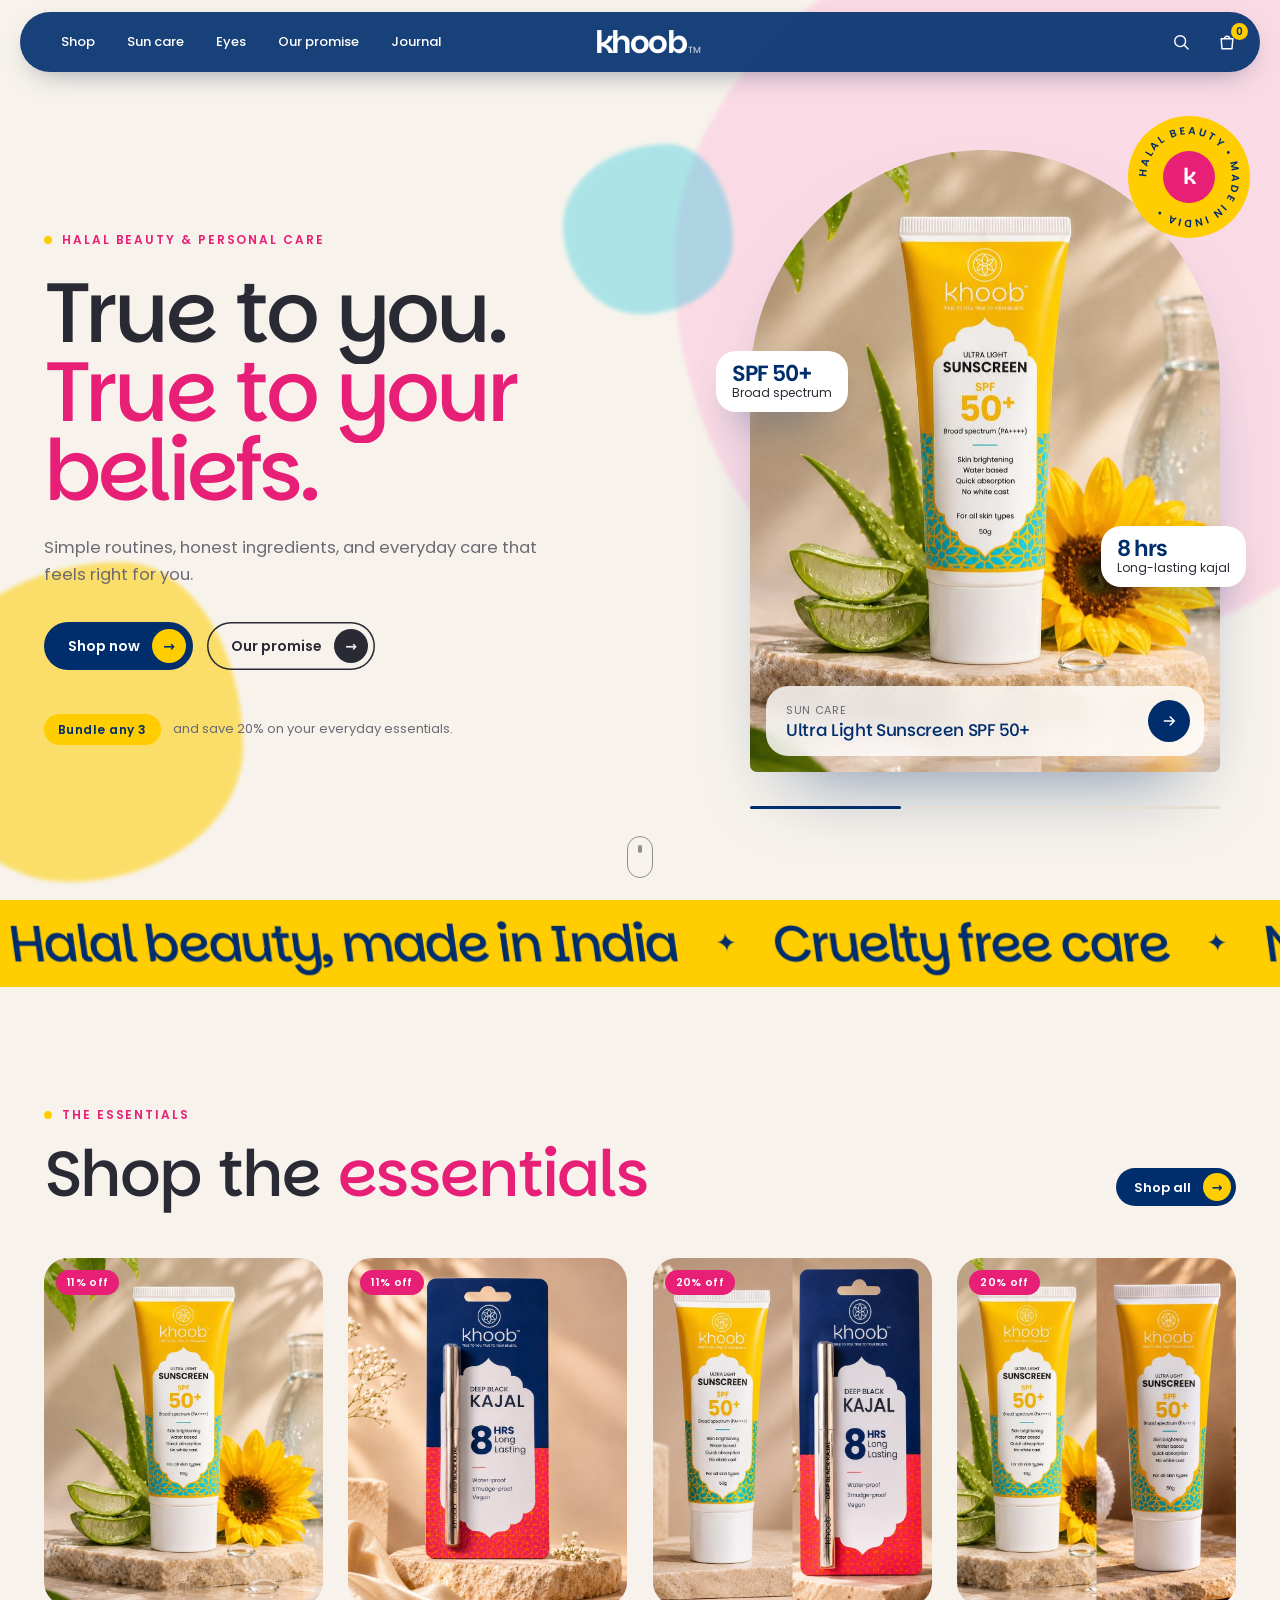
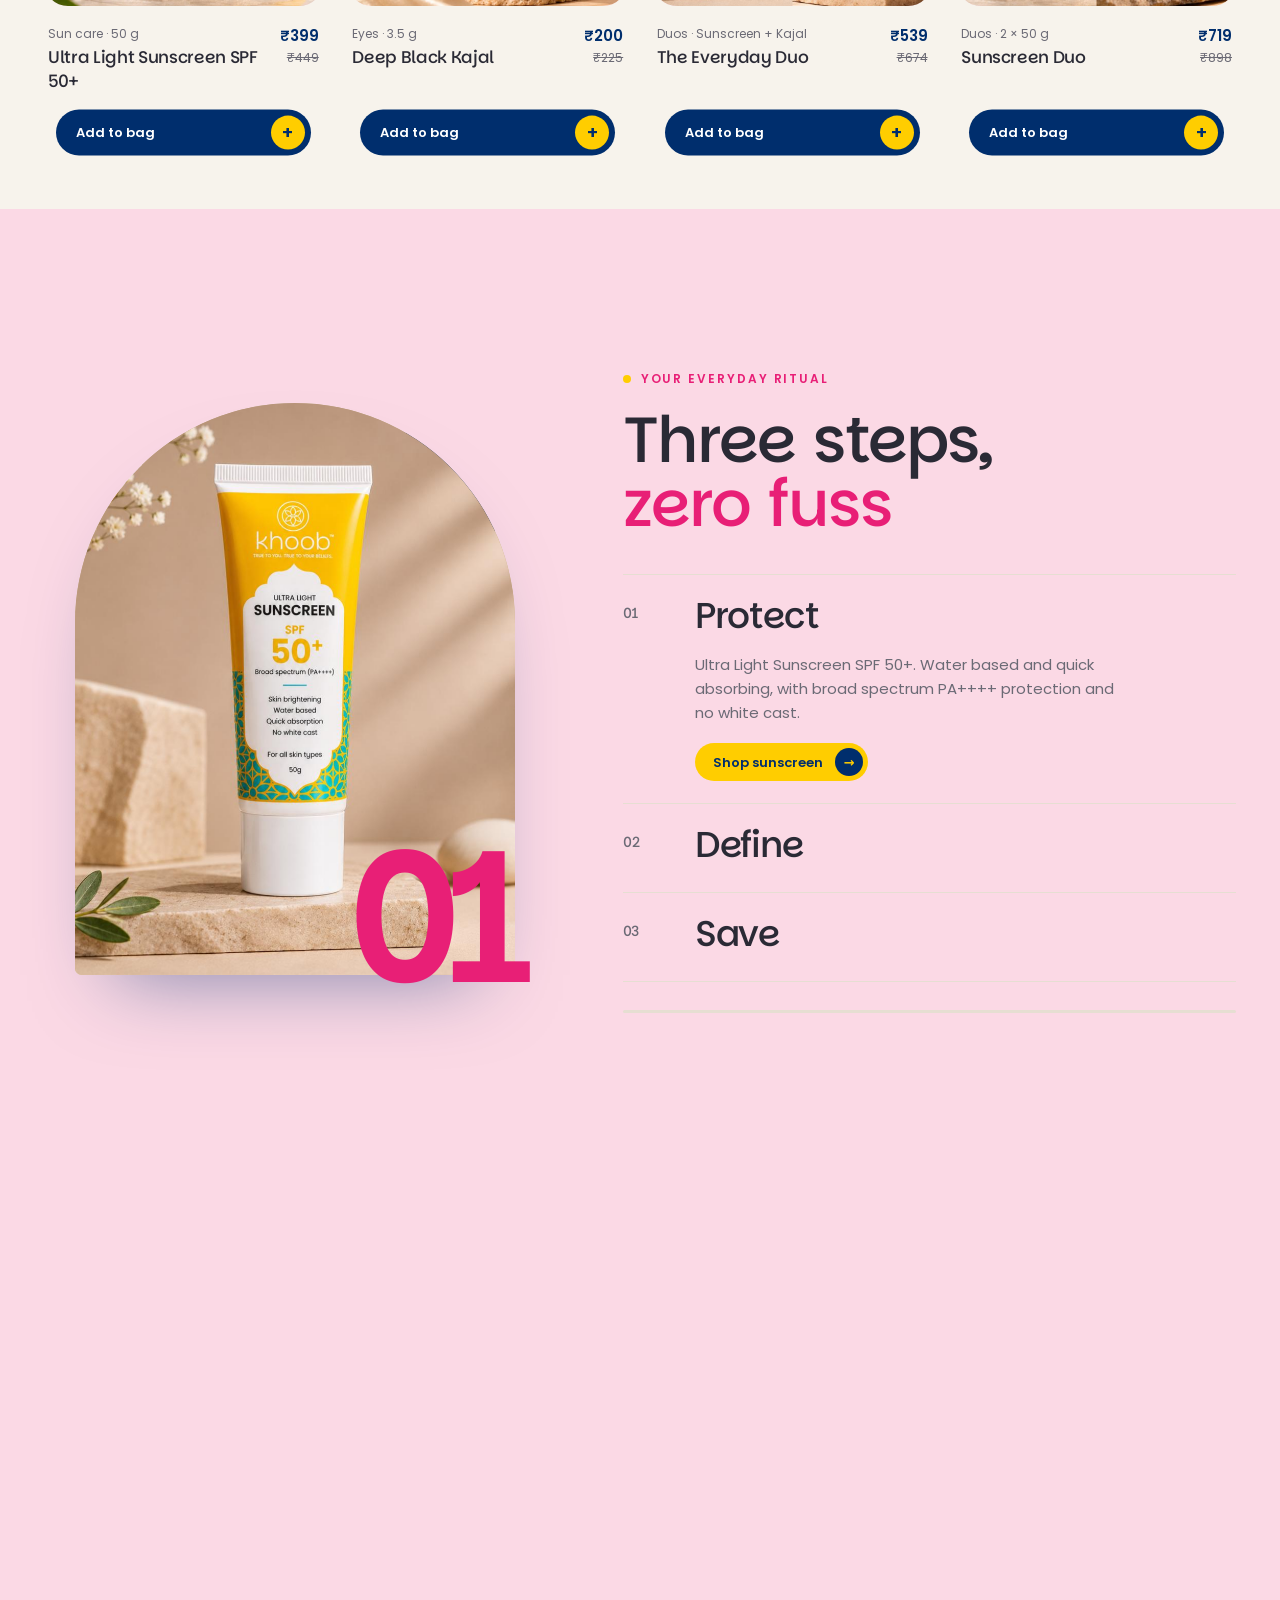
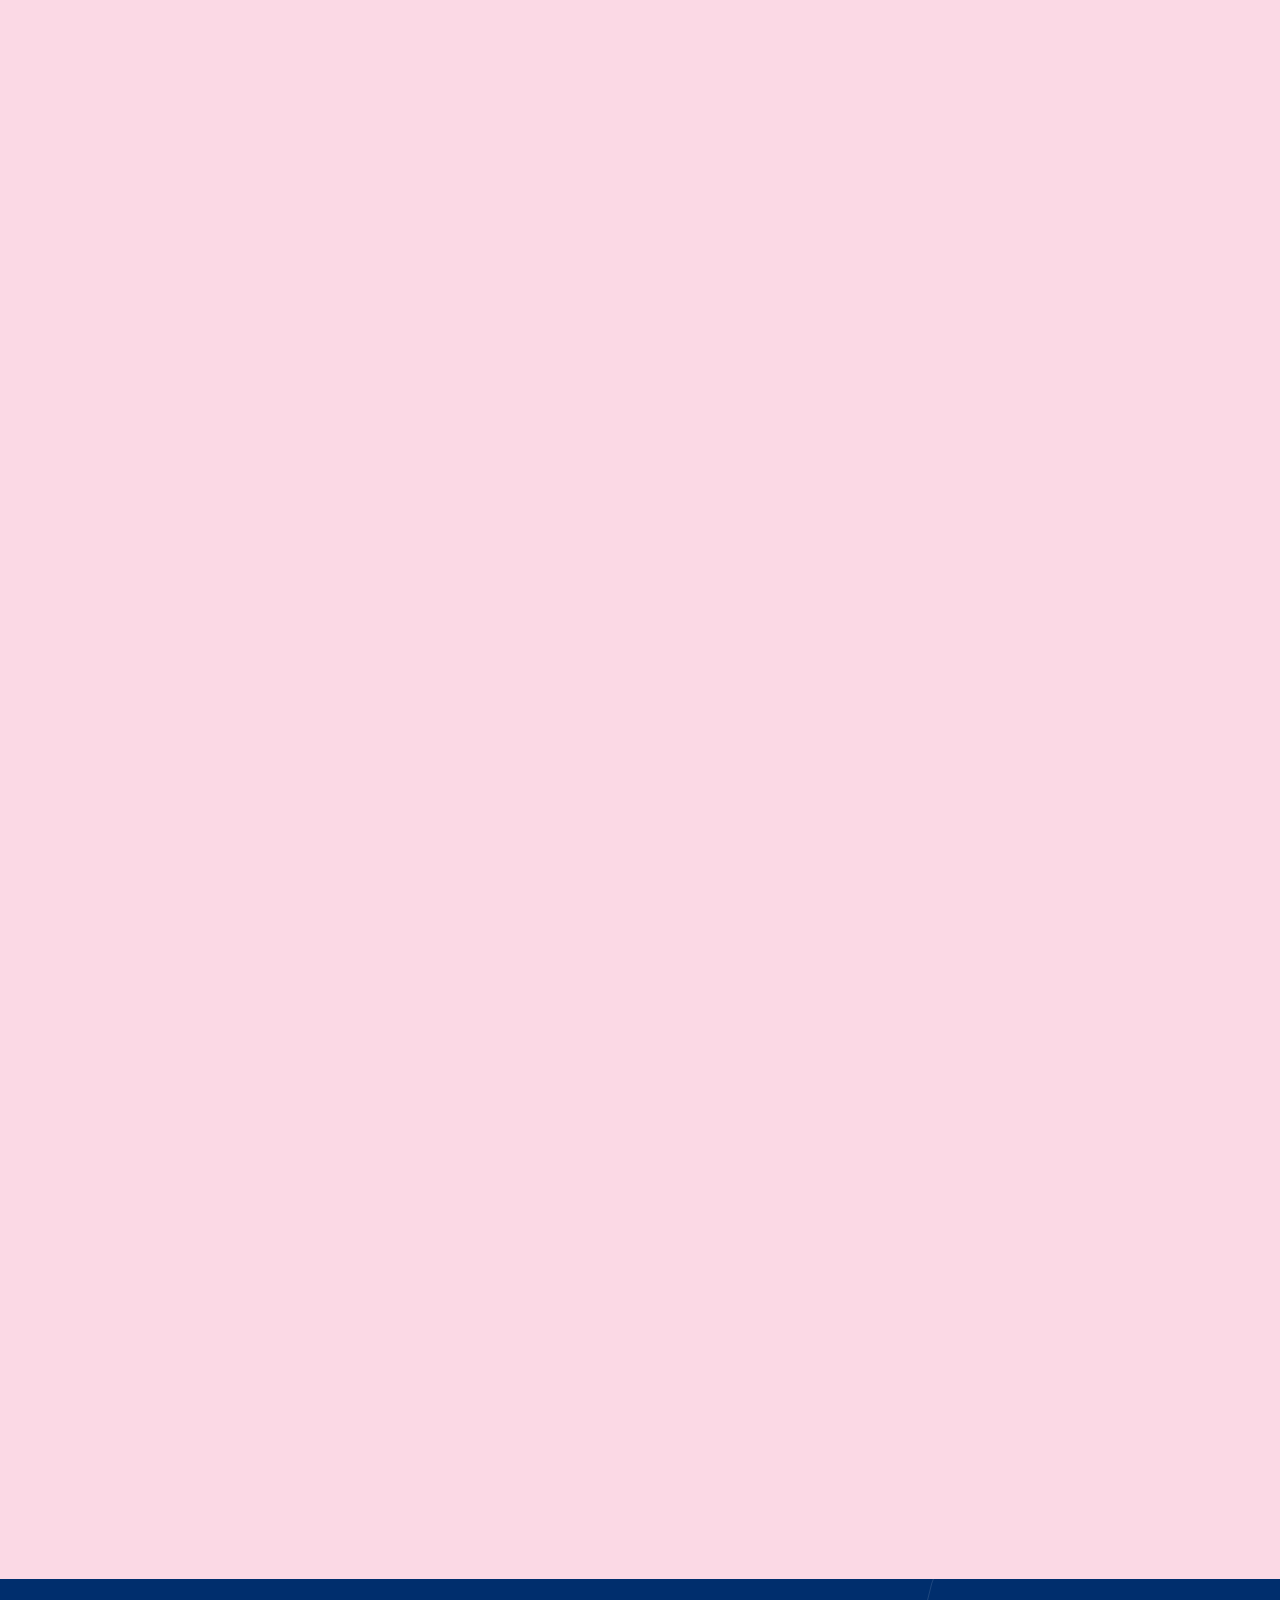
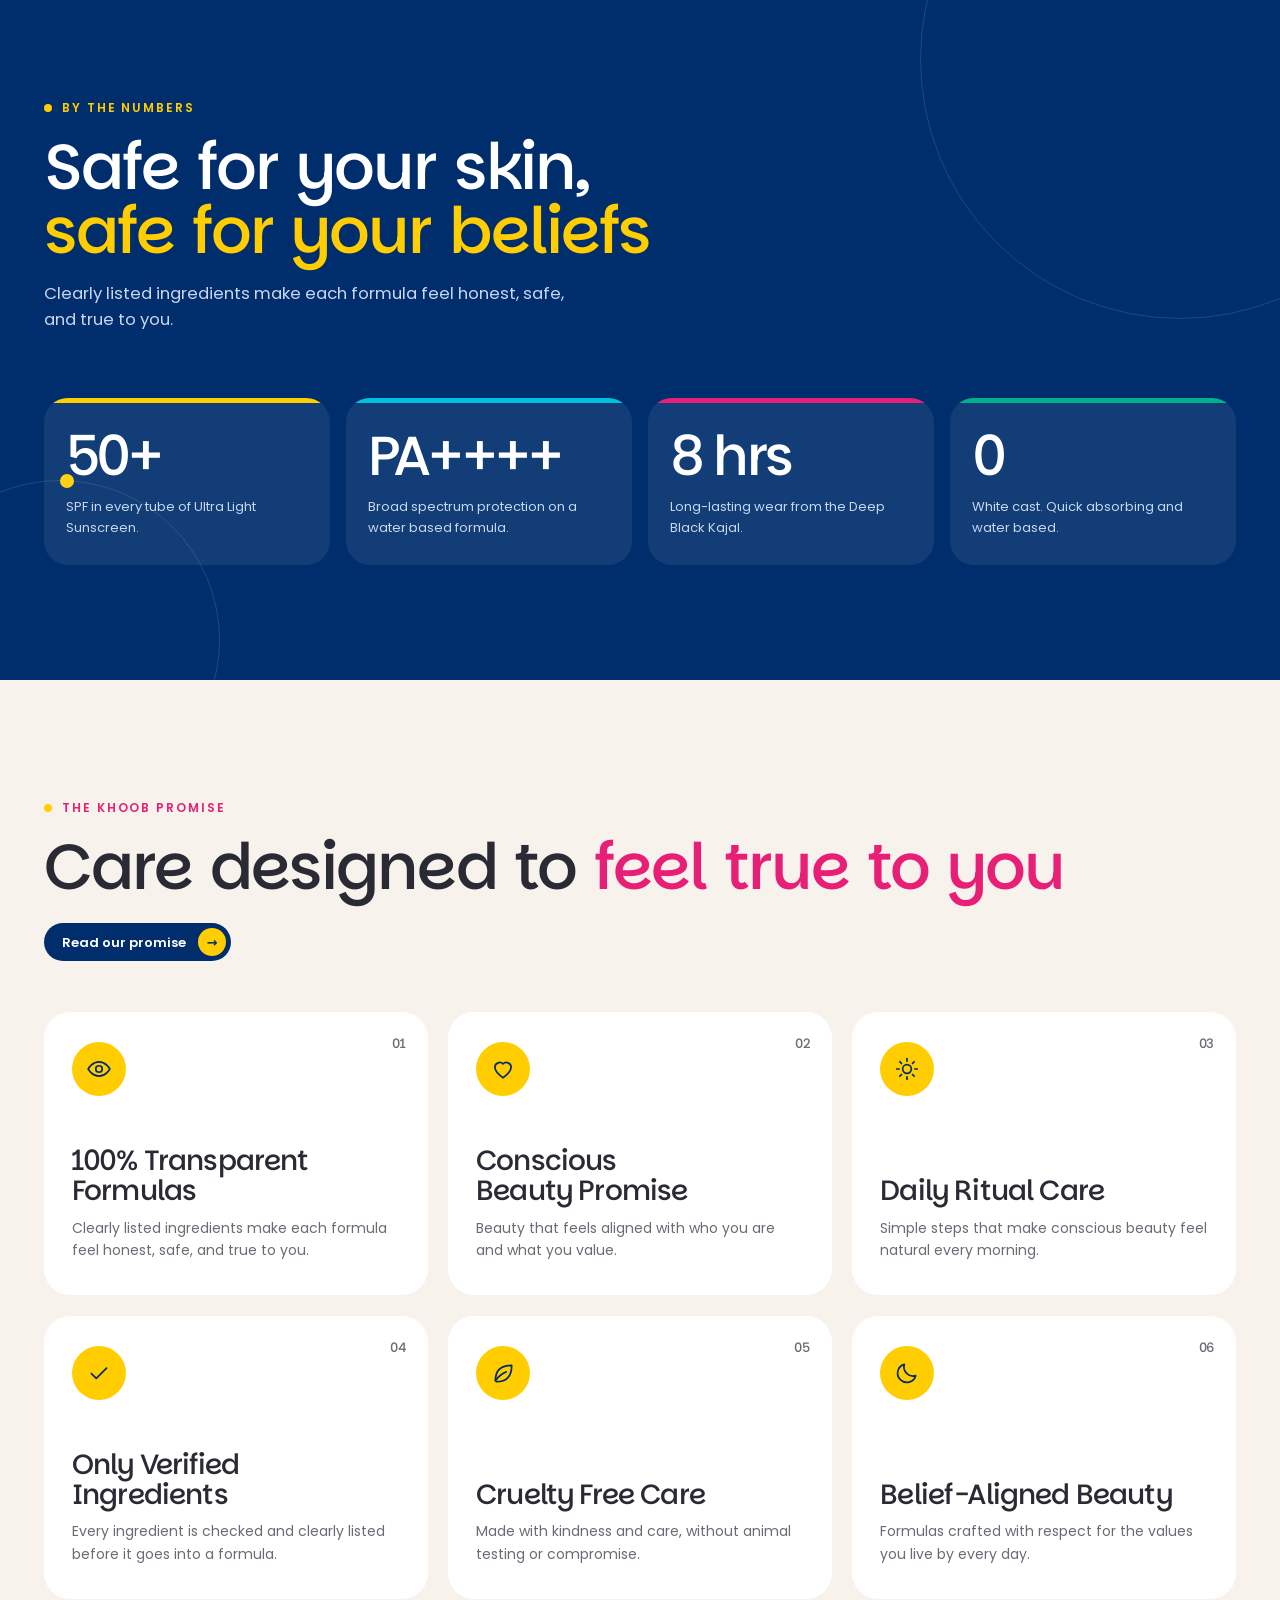
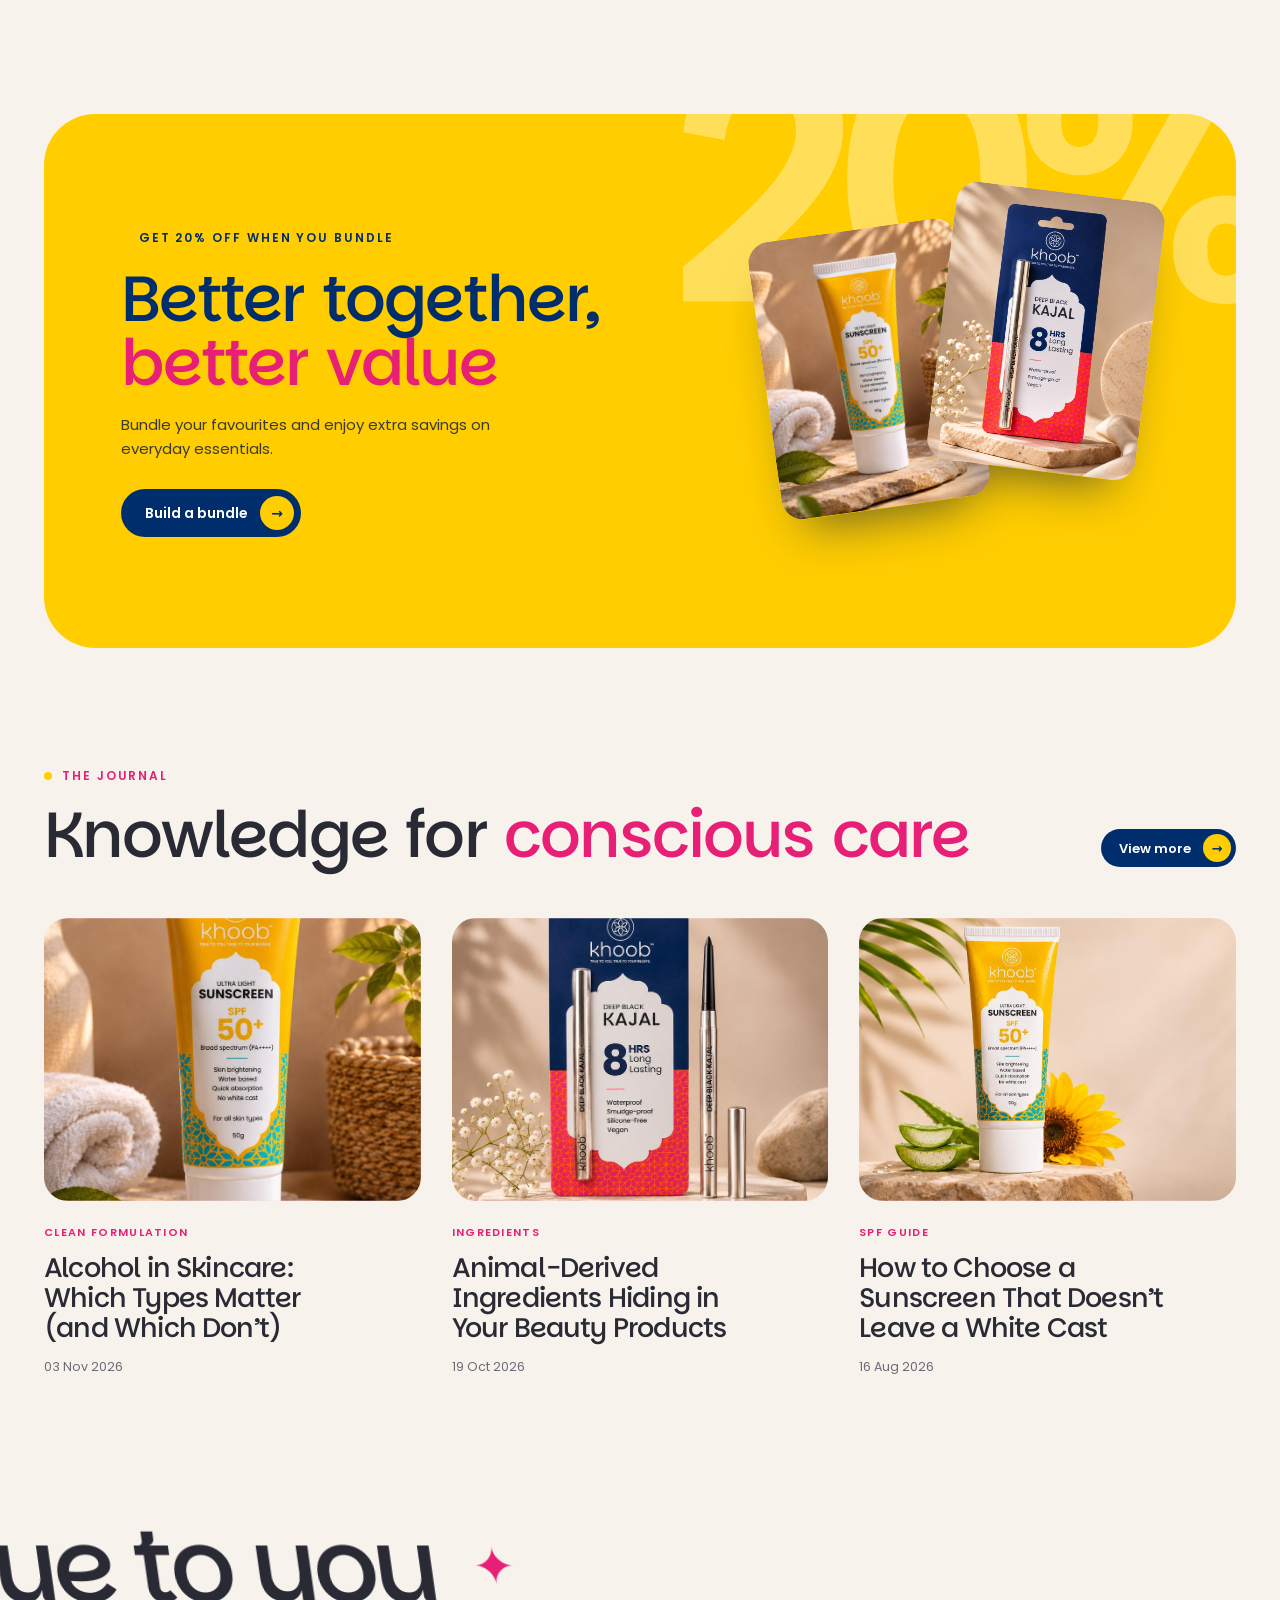
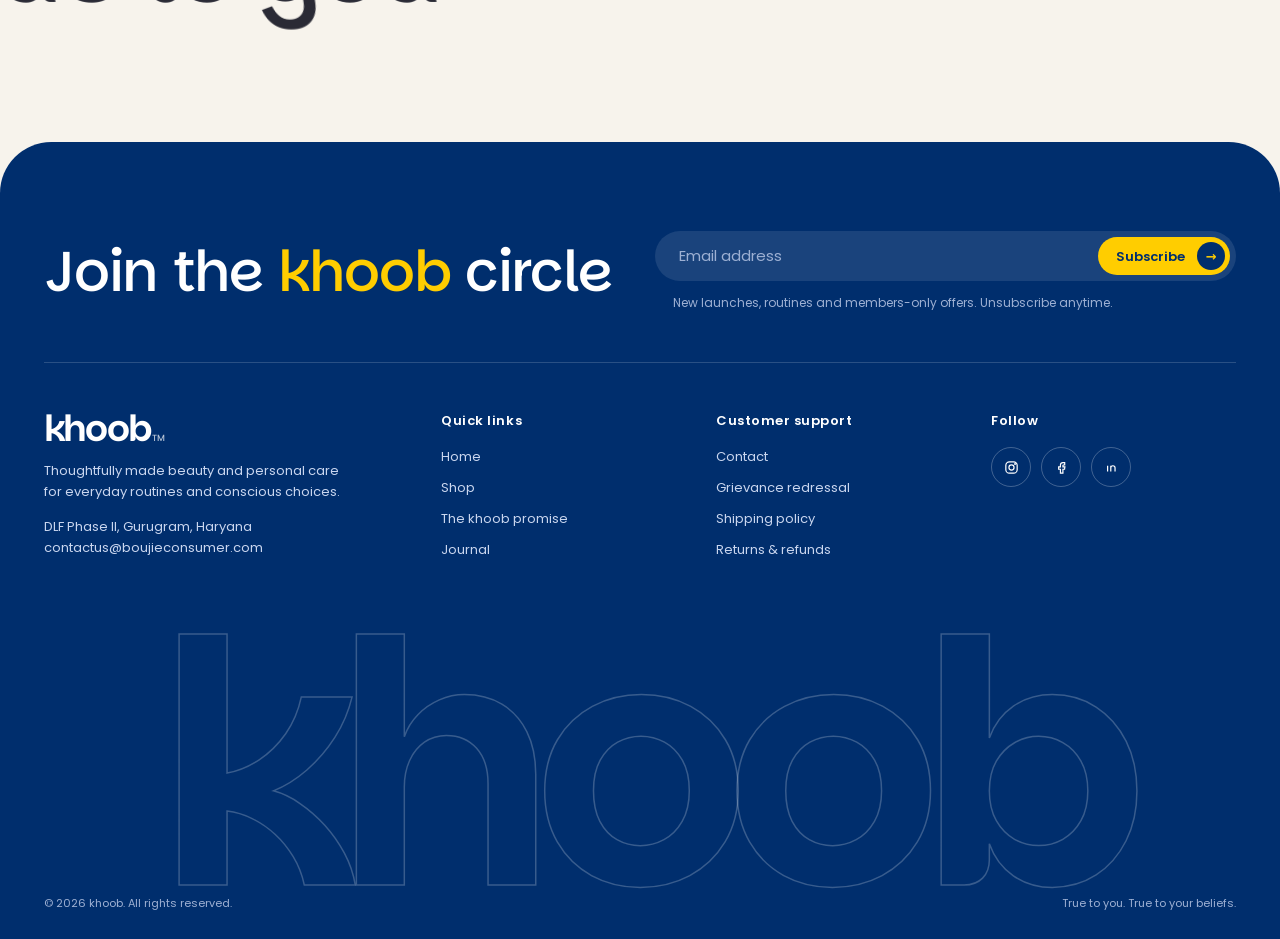
==== index.html @ de74f720 "Publish khoob static website" ====
<!doctype html>
<html lang="en"><head><meta charset="utf-8"><meta name="viewport" content="width=device-width,initial-scale=1,viewport-fit=cover">
<title>khoob | Halal Beauty & Personal Care</title><meta name="description" content="Halal beauty and personal care, made in India. Ultra Light Sunscreen SPF 50+, Deep Black Kajal and everyday duos that are true to you and true to your beliefs.">
<meta property="og:title" content="khoob | Halal Beauty & Personal Care"><meta property="og:description" content="Halal beauty and personal care, made in India. Ultra Light Sunscreen SPF 50+, Deep Black Kajal and everyday duos that are true to you and true to your beliefs."><meta property="og:type" content="website">
<meta name="theme-color" content="#002E6D">
<link rel="icon" href="data:image/svg+xml,%3Csvg xmlns='http://www.w3.org/2000/svg' viewBox='0 0 64 64'%3E%3Ccircle cx='32' cy='32' r='32' fill='%23002E6D'/%3E%3Ctext x='32' y='44' font-size='38' font-family='Arial' font-weight='700' text-anchor='middle' fill='%23FFCD00'%3Ek%3C/text%3E%3C/svg%3E">
<link rel="preconnect" href="https://fonts.googleapis.com"><link rel="preconnect" href="https://fonts.gstatic.com" crossorigin>
<link rel="stylesheet" href="https://fonts.googleapis.com/css2?family=Parkinsans:wght@400;500;600;700&family=Poppins:wght@400;500;600&display=swap">
<link rel="stylesheet" href="assets/css/site.css">
<script>(function(){var d=document.documentElement;d.classList.add("js");try{if(sessionStorage.getItem("kh_nav")){d.classList.add("cv-cover");sessionStorage.removeItem("kh_nav")}}catch(e){}setTimeout(function(){d.classList.remove("cv-cover")},4000)})()</script>
<noscript><style>.js [data-r]{opacity:1!important;transform:none!important}.w>span{transform:none!important}.ri img{clip-path:none!important;transform:none!important}.wm span{transform:none!important}</style></noscript>
</head><body><a class="sr" href="#main">Skip to content</a>
<div class="cv" aria-hidden="true"><span></span><span></span><span></span><span></span><span></span><b>khoob<em>.</em></b></div>
<div class="progress" aria-hidden="true"></div><div class="cur" aria-hidden="true"></div>
<header class="hd"><nav aria-label="Main"><ul><li><a href="shop.html">Shop</a></li><li><a href="shop.html?cat=Sun%20care">Sun care</a></li><li><a href="shop.html?cat=Eyes">Eyes</a></li><li><a href="our-promise.html">Our promise</a></li><li><a href="journal.html">Journal</a></li></ul>
<button class="ib burger" data-menu aria-label="Menu" aria-expanded="false"><svg viewBox="0 0 24 24"><path d="M4 8h16M4 16h16"/></svg></button></nav>
<a class="logo" href="index.html" aria-label="khoob home">khoob<sup>TM</sup></a>
<div class="rt"><button class="ib" data-search aria-label="Search products"><svg viewBox="0 0 24 24"><circle cx="11" cy="11" r="6.5"/><path d="M16 16l4.5 4.5"/></svg></button><button class="ib" data-cart aria-label="Open bag"><svg viewBox="0 0 24 24"><path d="M5 8h14l-1 12H6zM9 8a3 3 0 0 1 6 0"/></svg><span class="cnt">0</span></button></div></header>
<div class="mnav" aria-label="Menu"><div><a class="big" href="index.html"><span style="--i:0">Home</span></a><a class="big" href="shop.html"><span style="--i:1">Shop</span></a><a class="big" href="shop.html?cat=Sun%20care"><span style="--i:2">Sun care</span></a><a class="big" href="shop.html?cat=Eyes"><span style="--i:3">Eyes</span></a><a class="big" href="shop.html?cat=Duos"><span style="--i:4">Duos</span></a><a class="big" href="our-promise.html"><span style="--i:5">Our promise</span></a><a class="big" href="journal.html"><span style="--i:6">Journal</span></a><a class="big" href="contact.html"><span style="--i:7">Contact</span></a></div>
<div class="mf"><small>Halal beauty & personal care,<br>made in India.</small><small><a href="mailto:contactus@boujieconsumer.com">contactus@boujieconsumer.com</a></small></div></div>
<div class="srch" role="dialog" aria-label="Search"><div class="sp"><form><svg viewBox="0 0 24 24"><circle cx="11" cy="11" r="6.5"/><path d="M16 16l4.5 4.5"/></svg><input type="search" placeholder="Search sunscreen, kajal, duos…" aria-label="Search products" autocomplete="off"><button type="button" class="xb" data-close aria-label="Close search"><svg viewBox="0 0 24 24"><path d="M5 5l14 14M19 5L5 19"/></svg></button></form><div class="sres"></div><div class="chipsrow"><span class="muted">Browse:</span><a href="shop.html?cat=Sun%20care">Sun care</a><a href="shop.html?cat=Eyes">Eyes</a><a href="shop.html?cat=Duos">Duos</a></div></div></div><main id="main">
<section class="hero" aria-label="Welcome">
<div class="blob a" data-speed="-.05" aria-hidden="true"></div><div class="blob b" data-speed=".08" aria-hidden="true"></div><div class="blob c" data-speed="-.1" aria-hidden="true"></div>
<div class="wrap hero-grid"><div>
<span class="eyebrow" data-r>Halal beauty &amp; personal care</span>
<h1 class="h-xl" data-split style="--d:.1s">True to you.<br><em>True to your beliefs.</em></h1>
<p class="lead" data-r style="--d:.5s">Simple routines, honest ingredients, and everyday care that feels right for you.</p>
<div class="hero-cta" data-r style="--d:.65s"><a class="btn navy mag" href="shop.html" >Shop now <i>→</i></a><a class="btn ghost mag" href="our-promise.html" >Our promise <i>→</i></a></div>
<div class="hero-note" data-r style="--d:.8s"><b>Bundle any 3</b><span>and save 20% on your everyday essentials.</span></div></div>
<div class="hero-art" data-r="scale" style="--d:.25s" data-hero>
<div class="arch"><div class="sl"><img src="assets/img/s1.jpg" alt="Ultra Light Sunscreen SPF 50+" fetchpriority="high"><div class="cap"><div><small>Sun care</small><b>Ultra Light Sunscreen SPF 50+</b></div><a class="go" href="product-ultra-light-sunscreen-spf-50.html" aria-label="View Ultra Light Sunscreen SPF 50+"><svg viewBox="0 0 24 24"><path d="M5 12h14M13 6l6 6-6 6"/></svg></a></div></div><div class="sl"><img src="assets/img/kp1.jpg" alt="Deep Black Kajal" ><div class="cap"><div><small>Eyes</small><b>Deep Black Kajal</b></div><a class="go" href="product-deep-black-kajal.html" aria-label="View Deep Black Kajal"><svg viewBox="0 0 24 24"><path d="M5 12h14M13 6l6 6-6 6"/></svg></a></div></div><div class="sl"><img src="assets/img/duo1.jpg" alt="The Everyday Duo" ><div class="cap"><div><small>Duos</small><b>The Everyday Duo</b></div><a class="go" href="product-the-everyday-duo.html" aria-label="View The Everyday Duo"><svg viewBox="0 0 24 24"><path d="M5 12h14M13 6l6 6-6 6"/></svg></a></div></div></div>
<div class="hero-ctl"><button aria-label="Show slide 1"><b></b></button><button aria-label="Show slide 2"><b></b></button><button aria-label="Show slide 3"><b></b></button></div>
<div class="fl f1" data-depth="26"><div><b>SPF 50+</b>Broad spectrum</div></div>
<div class="fl f2" data-depth="-20"><div><b>8 hrs</b>Long-lasting kajal</div></div>
<div class="seal" data-depth="14" aria-hidden="true"><svg viewBox="0 0 128 128"><circle cx="64" cy="64" r="64"/><path id="sc" d="M64,64 m-45,0 a45,45 0 1,1 90,0 a45,45 0 1,1 -90,0" fill="none"/><text><textPath href="#sc">Halal beauty • Made in India • </textPath></text></svg><div class="core"><span>k</span></div></div>
</div></div><div class="scrollcue" aria-hidden="true"></div></section>
<div class="mq band"  aria-hidden="true"><div class="mq-track"><span>Bundle any three and save 20%</span><span>Halal beauty, made in India</span><span>Cruelty free care</span><span>No white cast</span><span>Vegan kajal</span><span>Bundle any three and save 20%</span><span>Halal beauty, made in India</span><span>Cruelty free care</span><span>No white cast</span><span>Vegan kajal</span></div></div>

<section class="sec"><div class="wrap"><div class="shead"><div><span class="eyebrow" data-r>The essentials</span><h2 class="h-lg" data-split>Shop the <em>essentials</em></h2></div><a class="btn navy sm mag" href="shop.html" >Shop all <i>→</i></a></div>
<div class="grid"><article class="card" data-id="1" data-cat="Sun care" data-price="399" data-off="11" data-name="ultra light sunscreen spf 50+" data-r style="--d:0s">
<a class="im" href="product-ultra-light-sunscreen-spf-50.html" data-cursor="View" aria-label="Ultra Light Sunscreen SPF 50+"><span class="badge">11% off</span><img src="assets/img/s1.jpg" alt="Ultra Light Sunscreen SPF 50+" loading="lazy"><img src="assets/img/s2.jpg" alt="" loading="lazy"></a>
<button class="qa" data-add="1" aria-label="Add Ultra Light Sunscreen SPF 50+ to bag"><span>Add to bag</span><i>+</i></button>
<div class="meta"><div><small>Sun care · 50 g</small><a class="nm" href="product-ultra-light-sunscreen-spf-50.html">Ultra Light Sunscreen SPF 50+</a></div><div class="price"><b>₹399</b><s>₹449</s></div></div></article><article class="card" data-id="2" data-cat="Eyes" data-price="200" data-off="11" data-name="deep black kajal" data-r style="--d:0.09s">
<a class="im" href="product-deep-black-kajal.html" data-cursor="View" aria-label="Deep Black Kajal"><span class="badge">11% off</span><img src="assets/img/kp1.jpg" alt="Deep Black Kajal" loading="lazy"><img src="assets/img/k1.jpg" alt="" loading="lazy"></a>
<button class="qa" data-add="2" aria-label="Add Deep Black Kajal to bag"><span>Add to bag</span><i>+</i></button>
<div class="meta"><div><small>Eyes · 3.5 g</small><a class="nm" href="product-deep-black-kajal.html">Deep Black Kajal</a></div><div class="price"><b>₹200</b><s>₹225</s></div></div></article><article class="card" data-id="3" data-cat="Duos" data-price="539" data-off="20" data-name="the everyday duo" data-r style="--d:0.18s">
<a class="im" href="product-the-everyday-duo.html" data-cursor="View" aria-label="The Everyday Duo"><span class="badge">20% off</span><img src="assets/img/duo1.jpg" alt="The Everyday Duo" loading="lazy"><img src="assets/img/s2.jpg" alt="" loading="lazy"></a>
<button class="qa" data-add="3" aria-label="Add The Everyday Duo to bag"><span>Add to bag</span><i>+</i></button>
<div class="meta"><div><small>Duos · Sunscreen + Kajal</small><a class="nm" href="product-the-everyday-duo.html">The Everyday Duo</a></div><div class="price"><b>₹539</b><s>₹674</s></div></div></article><article class="card" data-id="4" data-cat="Duos" data-price="719" data-off="20" data-name="sunscreen duo" data-r style="--d:0.27s">
<a class="im" href="product-sunscreen-duo.html" data-cursor="View" aria-label="Sunscreen Duo"><span class="badge">20% off</span><img src="assets/img/duo2.jpg" alt="Sunscreen Duo" loading="lazy"><img src="assets/img/s1.jpg" alt="" loading="lazy"></a>
<button class="qa" data-add="4" aria-label="Add Sunscreen Duo to bag"><span>Add to bag</span><i>+</i></button>
<div class="meta"><div><small>Duos · 2 × 50 g</small><a class="nm" href="product-sunscreen-duo.html">Sunscreen Duo</a></div><div class="price"><b>₹719</b><s>₹898</s></div></div></article></div></div></section>

<section class="ritual" aria-label="Your everyday ritual"><div class="ritual-in wrap">
<div class="rstage"><div class="rarch"><div class="sl"><img src="assets/img/s2.jpg" alt="" loading="lazy"></div><div class="sl"><img src="assets/img/kp1.jpg" alt="" loading="lazy"></div><div class="sl"><img src="assets/img/duo1.jpg" alt="" loading="lazy"></div></div>
<div class="rnum" aria-hidden="true"><span><b>01</b><b>02</b><b>03</b></span></div></div>
<div class="rtext"><span class="eyebrow hm">Your everyday ritual</span><h2 class="h-lg" data-split>Three steps, <em>zero fuss</em></h2>
<div class="rsteps">
<div class="rstep"><span class="n">01</span><h3>Protect</h3><div class="b"><div><p>Ultra Light Sunscreen SPF 50+. Water based and quick absorbing, with broad spectrum PA++++ protection and no white cast.</p><a class="btn sm" href="product-ultra-light-sunscreen-spf-50.html" >Shop sunscreen <i>→</i></a></div></div></div>
<div class="rstep"><span class="n">02</span><h3>Define</h3><div class="b"><div><p>Deep Black Kajal. Long lasting for 8 hours, water-proof, smudge-proof and vegan, with smooth, comfortable wear.</p><a class="btn sm" href="product-deep-black-kajal.html" >Shop kajal <i>→</i></a></div></div></div>
<div class="rstep"><span class="n">03</span><h3>Save</h3><div class="b"><div><p>Pair your favourites in a duo, or bundle any three, and the savings add up automatically.</p><a class="btn sm" href="shop.html?cat=Duos" >Shop duos <i>→</i></a></div></div></div>
</div><div class="rbar" aria-hidden="true"><b></b></div></div></div></section>

<section class="stats sec"><div class="deco-ring" style="width:520px;height:520px;right:-160px;top:-180px" aria-hidden="true"></div><div class="deco-ring" style="width:320px;height:320px;left:-100px;bottom:-120px;animation-direction:reverse" aria-hidden="true"></div>
<div class="wrap" style="position:relative"><span class="eyebrow" data-r style="color:var(--gold)">By the numbers</span><h2 class="h-lg" data-split style="margin-top:16px">Safe for your skin,<br><em>safe for your beliefs</em></h2>
<p class="lead" data-r style="margin-top:18px">Clearly listed ingredients make each formula feel honest, safe, and true to you.</p>
<div class="sgrid"><div class="stat"><b data-count="50" data-suffix="+">0+</b><span>SPF in every tube of Ultra Light Sunscreen.</span></div><div class="stat" style="transition-delay:.1s"><b>PA++++</b><span>Broad spectrum protection on a water based formula.</span></div><div class="stat"><b data-count="8" data-suffix=" hrs">0 hrs</b><span>Long-lasting wear from the Deep Black Kajal.</span></div><div class="stat"><b data-count="0">0</b><span>White cast. Quick absorbing and water based.</span></div></div></div></section>

<section class="sec"><div class="wrap"><div class="shead"><div><span class="eyebrow" data-r>The khoob promise</span><h2 class="h-lg" data-split>Care designed to <em>feel true to you</em></h2></div><a class="btn navy sm mag" href="our-promise.html" >Read our promise <i>→</i></a></div><div class="pgrid"><div class="pc" data-r style="--d:0s"><span class="no">01</span><div class="ic"><svg viewBox="0 0 24 24"><path d="M2 12s3.6-6.5 10-6.5S22 12 22 12s-3.6 6.5-10 6.5S2 12 2 12z"/><circle cx="12" cy="12" r="3"/></svg></div><div><h3>100% Transparent Formulas</h3><p>Clearly listed ingredients make each formula feel honest, safe, and true to you.</p></div></div><div class="pc" data-r style="--d:0.1s"><span class="no">02</span><div class="ic"><svg viewBox="0 0 24 24"><path d="M12 20s-7.5-4.6-7.5-10A4.5 4.5 0 0 1 12 7.2 4.5 4.5 0 0 1 19.5 10c0 5.4-7.5 10-7.5 10z"/></svg></div><div><h3>Conscious Beauty Promise</h3><p>Beauty that feels aligned with who you are and what you value.</p></div></div><div class="pc" data-r style="--d:0.2s"><span class="no">03</span><div class="ic"><svg viewBox="0 0 24 24"><circle cx="12" cy="12" r="4"/><path d="M12 2.5v2.2M12 19.3v2.2M2.5 12h2.2M19.3 12h2.2M5.3 5.3l1.6 1.6M17.1 17.1l1.6 1.6M5.3 18.7l1.6-1.6M17.1 6.9l1.6-1.6"/></svg></div><div><h3>Daily Ritual Care</h3><p>Simple steps that make conscious beauty feel natural every morning.</p></div></div><div class="pc" data-r style="--d:0s"><span class="no">04</span><div class="ic"><svg viewBox="0 0 24 24"><path d="M5 12.5l4.5 4.5L19 7.5"/></svg></div><div><h3>Only Verified Ingredients</h3><p>Every ingredient is checked and clearly listed before it goes into a formula.</p></div></div><div class="pc" data-r style="--d:0.1s"><span class="no">05</span><div class="ic"><svg viewBox="0 0 24 24"><path d="M5 19c0-9 5-14 15-14 0 10-5 15-14 15"/><path d="M5 19c3-4 6-6.5 10-8"/></svg></div><div><h3>Cruelty Free Care</h3><p>Made with kindness and care, without animal testing or compromise.</p></div></div><div class="pc" data-r style="--d:0.2s"><span class="no">06</span><div class="ic"><svg viewBox="0 0 24 24"><path d="M20 14.5A8.5 8.5 0 0 1 9.5 4a8.5 8.5 0 1 0 10.5 10.5z"/></svg></div><div><h3>Belief-Aligned Beauty</h3><p>Formulas crafted with respect for the values you live by every day.</p></div></div></div></div></section>

<section class="wrap"><div class="bnd"><div class="pct" data-speed=".05" aria-hidden="true">20%</div>
<div style="position:relative"><span class="eyebrow" style="color:var(--navy)">Get 20% off when you bundle</span><h2 class="h-lg" data-split>Better together, <em>better value</em></h2><p data-r>Bundle your favourites and enjoy extra savings on everyday essentials.</p><a class="btn navy mag" href="shop.html" >Build a bundle <i>→</i></a></div>
<div class="stack" aria-hidden="true"><div class="ri" style="--d:.1s"><img src="assets/img/s3.jpg" alt="" loading="lazy"></div><div class="ri" style="--d:.3s"><img src="assets/img/kp2.jpg" alt="" loading="lazy"></div></div></div></section>

<section class="sec"><div class="wrap"><div class="shead"><div><span class="eyebrow" data-r>The journal</span><h2 class="h-lg" data-split>Knowledge for <em>conscious care</em></h2></div><a class="btn navy sm mag" href="journal.html" >View more <i>→</i></a></div><div class="posts "><a class="post" data-r style="--d:0s" href="https://shopkhoob.com/blogs/care/alcohol-in-skincare-which-types-matter-and-which-dont" target="_blank" rel="noopener"><div class="pi ri"><img src="assets/img/s3.jpg" alt="" loading="lazy"></div><span class="tag">Clean Formulation</span><h3><span>Alcohol in Skincare: Which Types Matter (and Which Don’t)</span></h3><small>03 Nov 2026</small></a><a class="post" data-r style="--d:0.12s" href="https://shopkhoob.com/blogs/care/animal-derived-ingredients-hiding-in-your-beauty-products" target="_blank" rel="noopener"><div class="pi ri"><img src="assets/img/k1.jpg" alt="" loading="lazy"></div><span class="tag">Ingredients</span><h3><span>Animal-Derived Ingredients Hiding in Your Beauty Products</span></h3><small>19 Oct 2026</small></a><a class="post" data-r style="--d:0.24s" href="https://shopkhoob.com/blogs/care/how-to-choose-a-sunscreen-that-doesnt-leave-a-white-cast" target="_blank" rel="noopener"><div class="pi ri"><img src="assets/img/sw.jpg" alt="" loading="lazy"></div><span class="tag">SPF Guide</span><h3><span>How to Choose a Sunscreen That Doesn’t Leave a White Cast</span></h3><small>16 Aug 2026</small></a></div></div></section>
<div class="mq " data-rev="1" aria-hidden="true"><div class="mq-track"><span>True to you</span><span class="o">True to your beliefs</span><span>True to you</span><span class="o">True to your beliefs</span></div></div></main><footer class="ft"><div class="wrap">
<div class="ft-top"><h2 class="h-lg" data-split>Join the <em>khoob</em> circle</h2>
<div><form class="nl" data-toast-form="Thanks, you’re on the list"><input required type="email" placeholder="Email address" aria-label="Email address"><button class="btn sm">Subscribe <i>→</i></button></form><p class="ft-note">New launches, routines and members-only offers. Unsubscribe anytime.</p></div></div>
<div class="fcols"><div><div class="logo">khoob<sup>TM</sup></div><p>Thoughtfully made beauty and personal care for everyday routines and conscious choices.</p><p>DLF Phase II, Gurugram, Haryana<br><a href="mailto:contactus@boujieconsumer.com" style="display:inline;background:none">contactus@boujieconsumer.com</a></p></div>
<div><h4>Quick links</h4><a href="index.html">Home</a><a href="shop.html">Shop</a><a href="our-promise.html">The khoob promise</a><a href="journal.html">Journal</a></div>
<div><h4>Customer support</h4><a href="contact.html">Contact</a><a href="https://shopkhoob.com/pages/contact#khoob-grievance" target="_blank" rel="noopener">Grievance redressal</a><a href="https://shopkhoob.com/pages/shipping-policy" target="_blank" rel="noopener">Shipping policy</a><a href="https://shopkhoob.com/pages/returns-refunds" target="_blank" rel="noopener">Returns &amp; refunds</a></div>
<div><h4>Follow</h4><div class="soc"><a href="https://www.instagram.com/itskhoob" target="_blank" rel="noopener" aria-label="Instagram"><svg viewBox="0 0 24 24"><rect x="4" y="4" width="16" height="16" rx="5"/><circle cx="12" cy="12" r="3.6"/><circle cx="17" cy="7" r=".6"/></svg></a><a href="https://www.facebook.com/khoobtm" target="_blank" rel="noopener" aria-label="Facebook"><svg viewBox="0 0 24 24"><path d="M14 8.5h2.5V5H14c-2.2 0-3.5 1.4-3.5 3.6V11H8v3.5h2.5V20H14v-5.5h2.3l.5-3.5H14V9.2c0-.5.2-.7.7-.7z"/></svg></a><a href="http://linkedin.com/company/khoob%E2%84%A2/" target="_blank" rel="noopener" aria-label="LinkedIn"><svg viewBox="0 0 24 24"><path d="M6.5 9.5v8M6.5 6v.1M11 17.5v-8M11 12.5c0-2 1.3-3 3-3s3 1 3 3v5"/></svg></a></div></div></div>
</div><div class="wm" aria-hidden="true"><span style="--i:0">k</span><span style="--i:1">h</span><span style="--i:2">o</span><span style="--i:3">o</span><span style="--i:4">b</span></div>
<div class="wrap legal"><span>© 2026 khoob. All rights reserved.</span><span>True to you. True to your beliefs.</span></div></footer>
<div class="scrim" data-close></div>
<aside class="drawer" aria-label="Bag" aria-hidden="true"><div class="dh"><h3>Your bag</h3><button class="xb" data-close aria-label="Close bag"><svg viewBox="0 0 24 24"><path d="M5 5l14 14M19 5L5 19"/></svg></button></div><div class="free"><b></b></div><p class="free-t"></p><div class="lines"></div><div class="sum"></div></aside>
<div class="toast" role="status" aria-live="polite"></div>
<script src="assets/js/data.js"></script><script src="assets/js/site.js" defer></script></body></html>
---- assets/css/site.css ----
/* ==========================================================================
   khoob — site styles
   Brand tokens, layout, components, and the motion system.
   ========================================================================== */
:root{
  --navy:#002E6D;--pink:#E81F76;--gold:#FFCD00;--cyan:#00C1DE;--green:#00B189;
  --bg:#F7F3EC;--bg2:#FBD9E5;--card:#fff;--ink:#2a2a35;--muted:#6b6a75;--line:#e6ded2;
  --deep:#002E6D;--on-deep:#fff;--on-deep-muted:#c9d6ef;--accent-ink:#E81F76;--price:#002E6D;
  --display:"Parkinsans","Poppins",system-ui,sans-serif;--body:"Poppins",system-ui,sans-serif;
  --ease:cubic-bezier(.22,1,.36,1);--ease-io:cubic-bezier(.65,0,.35,1);
  --pad:clamp(16px,4vw,44px);--max:1280px;color-scheme:light dark;
}
@media(prefers-color-scheme:dark){:root{--bg:#00183a;--bg2:#0a2f66;--card:#0a2f66;--ink:#f6f3f4;--muted:#aab8d4;--line:#1b4380;--deep:#06285a;--price:#FFCD00;--accent-ink:#ff5c9f}}
*{box-sizing:border-box}
html{scroll-behavior:smooth;-webkit-text-size-adjust:100%}
html{overflow-x:clip}
body{margin:0;background:var(--bg);color:var(--ink);font:400 15px/1.6 var(--body);overflow-x:clip;-webkit-font-smoothing:antialiased}
img{max-width:100%;display:block}
a{color:inherit;text-decoration:none}
button{font:inherit;color:inherit;background:none;border:0;cursor:pointer;padding:0}
input,select,textarea{font:inherit;color:inherit}
h1,h2,h3,h4{font-family:var(--display);font-weight:500;margin:0;letter-spacing:-.03em;text-wrap:balance}
p{margin:0}
em{font-style:normal;color:var(--accent-ink)}
:focus-visible{outline:2px solid var(--pink);outline-offset:3px;border-radius:6px}
::selection{background:var(--gold);color:var(--navy)}
.wrap{max-width:var(--max);margin-inline:auto;padding-inline:var(--pad)}
.muted{color:var(--muted)}
.sr{position:absolute;width:1px;height:1px;overflow:hidden;clip:rect(0 0 0 0);white-space:nowrap}
.eyebrow{display:inline-flex;align-items:center;gap:10px;font:600 12px/1 var(--body);letter-spacing:.16em;text-transform:uppercase;color:var(--accent-ink)}
.eyebrow::before{content:"";width:8px;height:8px;border-radius:50%;background:var(--gold);box-shadow:0 0 0 0 rgba(255,205,0,.7);animation:pulse 2.4s infinite}
@keyframes pulse{70%{box-shadow:0 0 0 10px rgba(255,205,0,0)}100%{box-shadow:0 0 0 0 rgba(255,205,0,0)}}
.h-xl{font-size:clamp(46px,7.6vw,118px);line-height:.94;letter-spacing:-.045em}
.h-lg{font-size:clamp(34px,5vw,68px);line-height:1}
.h-md{font-size:clamp(26px,3.4vw,44px);line-height:1.05}
.lead{font-size:clamp(15px,1.3vw,18px);color:var(--muted);max-width:520px}
.sec{padding-block:clamp(70px,9vw,130px)}

/* ---------- Buttons: liquid fill on hover ---------- */
.btn{--bgc:var(--gold);--ink-c:var(--navy);--fill:var(--navy);--fill-ink:#fff;position:relative;isolation:isolate;overflow:hidden;display:inline-flex;align-items:center;gap:12px;background:var(--bgc);color:var(--ink-c);border-radius:999px;padding:7px 7px 7px 24px;font-weight:600;font-size:14px;line-height:1;white-space:nowrap;transition:color .5s var(--ease),transform .4s var(--ease);will-change:transform}
.btn::before{content:"";position:absolute;inset:-1px;z-index:-1;background:var(--fill);border-radius:50% 50% 0 0/100% 100% 0 0;transform:translateY(102%);transition:transform .6s var(--ease),border-radius .6s var(--ease)}
.btn:hover::before,.btn:focus-visible::before{transform:none;border-radius:0}
.btn:hover,.btn:focus-visible{color:var(--fill-ink)}
.btn i{width:34px;height:34px;border-radius:50%;background:var(--ink-c);color:var(--bgc);display:grid;place-items:center;font-style:normal;transition:transform .5s var(--ease),background .5s,color .5s}
.btn:hover i{transform:rotate(-45deg);background:var(--fill-ink);color:var(--fill)}
.btn svg{width:16px;height:16px;stroke:currentColor;fill:none;stroke-width:2;stroke-linecap:round;stroke-linejoin:round}
.btn.navy{--bgc:var(--navy);--ink-c:#fff;--fill:var(--pink);--fill-ink:#fff}.btn.navy i{background:var(--gold);color:var(--navy)}.btn.navy:hover i{background:#fff;color:var(--pink)}
.btn.pink{--bgc:var(--pink);--ink-c:#fff;--fill:var(--navy)}.btn.pink i{background:#fff;color:var(--pink)}.btn.pink:hover i{background:var(--gold);color:var(--navy)}
.btn.ghost{--bgc:transparent;--ink-c:var(--ink);--fill:var(--ink);--fill-ink:var(--bg);box-shadow:inset 0 0 0 1.5px currentColor}.btn.ghost i{background:var(--ink);color:var(--bg)}.btn.ghost:hover i{background:var(--bg);color:var(--ink)}
.btn.sm{padding:5px 5px 5px 18px;font-size:13px}.btn.sm i{width:28px;height:28px}
.btn.block{width:100%;justify-content:space-between}
.btn.on-deep.ghost{--ink-c:#fff;--fill:#fff;--fill-ink:var(--navy)}.btn.on-deep.ghost i{background:#fff;color:var(--navy)}.btn.on-deep.ghost:hover i{background:var(--navy);color:#fff}

/* ---------- Page curtain (5 columns wipe) ---------- */
.cv{position:fixed;inset:0;z-index:300;display:none;pointer-events:none}
.js .cv{display:grid;grid-template-columns:repeat(5,1fr)}
.cv span{background:var(--navy);transform:scaleY(0);transform-origin:bottom;transition:transform .7s var(--ease-io)}
.cv span:nth-child(2){background:#0a3b82}.cv span:nth-child(4){background:#0a3b82}
.cv span:nth-child(1){transition-delay:0s}.cv span:nth-child(2){transition-delay:.05s}.cv span:nth-child(3){transition-delay:.1s}.cv span:nth-child(4){transition-delay:.15s}.cv span:nth-child(5){transition-delay:.2s}
.cv b{position:fixed;left:50%;top:50%;translate:-50% -50%;font:600 clamp(48px,9vw,110px)/1 var(--display);letter-spacing:-.05em;color:#fff;opacity:0;transition:opacity .4s;pointer-events:none}
.cv b em{color:var(--gold)}
html.cv-cover .cv{pointer-events:auto}html.cv-cover .cv span{transform:scaleY(1);transition:none}html.cv-cover .cv b{opacity:1;transition:none}
html.cv-leave .cv{pointer-events:auto}html.cv-leave .cv span{transform:scaleY(1);transform-origin:bottom}html.cv-leave .cv b{opacity:1;transition-delay:.35s}
html.cv-reveal .cv span{transform:scaleY(0);transform-origin:top;transition:transform .8s var(--ease-io)}
html.cv-reveal .cv b{opacity:0;transition:opacity .3s}
.progress{position:fixed;left:0;top:0;height:3px;width:100%;z-index:120;transform-origin:left;transform:scaleX(0);background:linear-gradient(90deg,var(--pink),var(--gold));pointer-events:none}

/* ---------- Cursor ---------- */
.cur{position:fixed;left:0;top:0;z-index:250;pointer-events:none;width:12px;height:12px;margin:-6px 0 0 -6px;border-radius:50%;background:var(--pink);display:none;place-items:center;font:600 11px/1 var(--body);color:#fff;letter-spacing:.08em;text-transform:uppercase;transition:width .35s var(--ease),height .35s var(--ease),margin .35s var(--ease),background .3s,opacity .3s}
@media(hover:hover) and (pointer:fine){.js .cur{display:grid}}
.cur.big{width:78px;height:78px;margin:-39px 0 0 -39px;background:var(--gold);color:var(--navy)}
.cur.link{width:44px;height:44px;margin:-22px 0 0 -22px;background:rgba(232,31,118,.22);mix-blend-mode:multiply}
.cur.off{opacity:0}

/* ---------- Header ---------- */
.hd{position:fixed;z-index:100;top:12px;left:50%;width:min(1240px,calc(100% - 24px));translate:-50% 0;background:rgba(0,46,109,.9);-webkit-backdrop-filter:blur(14px) saturate(1.3);backdrop-filter:blur(14px) saturate(1.3);color:#fff;border-radius:999px;display:grid;grid-template-columns:1fr auto 1fr;align-items:center;gap:12px;padding:9px 12px 9px 28px;transition:transform .6s var(--ease),background .4s,box-shadow .4s;box-shadow:0 10px 30px -14px rgba(0,24,58,.5)}
.hd.hide{transform:translateY(-140%)}
.hd ul{display:flex;gap:6px;list-style:none;margin:0;padding:0;font-size:13px;font-weight:500}
.hd ul a{position:relative;display:block;padding:8px 13px;border-radius:99px;transition:background .3s,color .3s}
.hd ul a:hover{background:rgba(255,255,255,.12)}.hd ul a.on{background:var(--gold);color:var(--navy)}
.logo{font:600 31px/1 var(--display);letter-spacing:-.05em;display:inline-flex;align-items:baseline}
.logo sup{font-size:9px;font-weight:500;letter-spacing:0;margin-left:2px;opacity:.7}
.hd .rt{display:flex;justify-content:flex-end;align-items:center;gap:4px}
.ib{position:relative;width:42px;height:42px;border-radius:50%;display:grid;place-items:center;transition:background .3s,transform .4s var(--ease)}
.ib:hover{background:rgba(255,255,255,.14)}
.ib svg{width:20px;height:20px;stroke:#fff;fill:none;stroke-width:1.7;stroke-linecap:round;stroke-linejoin:round}
.cnt{position:absolute;top:2px;right:0;background:var(--gold);color:var(--navy);font:600 10px/1 var(--body);border-radius:99px;min-width:17px;height:17px;display:grid;place-items:center;padding:0 4px;transition:transform .3s var(--ease)}
.cnt.bump{animation:bump .6s var(--ease)}@keyframes bump{30%{transform:scale(1.8) rotate(-12deg)}100%{transform:none}}
.burger{display:none}
@media(max-width:940px){.hd{grid-template-columns:auto 1fr auto;padding-left:14px}.hd ul{display:none}.burger{display:grid}.hd .logo{justify-self:center}}
.mnav{position:fixed;inset:0;z-index:99;background:var(--navy);color:#fff;padding:110px var(--pad) 40px;display:flex;flex-direction:column;justify-content:space-between;clip-path:circle(0 at calc(100% - 40px) 40px);transition:clip-path .8s var(--ease-io);visibility:hidden}
.mnav.on{clip-path:circle(150% at calc(100% - 40px) 40px);visibility:visible}
.mnav a.big{display:block;overflow:hidden;font:500 clamp(34px,9vw,54px)/1.15 var(--display);letter-spacing:-.04em}
.mnav a.big span{display:block;transform:translateY(110%);transition:transform .8s var(--ease)}
.mnav.on a.big span{transform:none;transition-delay:calc(.25s + var(--i)*.06s)}
.mnav small{color:var(--on-deep-muted);font-size:13px}
.mnav .mf{display:flex;justify-content:space-between;gap:20px;flex-wrap:wrap}

/* ---------- Search overlay ---------- */
.srch{position:fixed;inset:0;z-index:140;background:rgba(0,24,58,.55);-webkit-backdrop-filter:blur(8px);backdrop-filter:blur(8px);opacity:0;visibility:hidden;transition:opacity .4s,visibility .4s;display:flex;justify-content:center;align-items:flex-start;padding:80px 12px 12px}
.srch.on{opacity:1;visibility:visible}
.sp{width:min(720px,100%);background:var(--bg);border-radius:28px;padding:22px;transform:translateY(-30px) scale(.97);transition:transform .6s var(--ease);max-height:calc(100vh - 100px);overflow:auto}
.srch.on .sp{transform:none}
.sp form{display:flex;align-items:center;gap:12px;border-bottom:2px solid var(--ink);padding-bottom:12px}
.sp svg{width:22px;height:22px;stroke:var(--ink);fill:none;stroke-width:1.8;flex:none}
.sp input{flex:1;background:none;border:0;outline:0;font:500 22px var(--display);letter-spacing:-.02em;min-width:0}
.sres{display:grid;gap:8px;margin-top:16px}
.sres a{display:grid;grid-template-columns:60px 1fr auto;gap:14px;align-items:center;padding:8px;border-radius:16px;transition:background .25s,transform .35s var(--ease);animation:rise .5s var(--ease) both;animation-delay:calc(var(--i)*60ms)}
.sres a:hover{background:var(--card);transform:translateX(6px)}
.sres img{width:60px;height:60px;border-radius:12px;object-fit:cover}
.sres b{font-weight:600;color:var(--price)}.sres small{display:block;color:var(--muted)}
.sempty{padding:26px 8px;color:var(--muted)}
.chipsrow{display:flex;gap:8px;flex-wrap:wrap;margin-top:14px;font-size:13px;align-items:center}
.chipsrow a{padding:6px 14px;border:1px solid var(--line);border-radius:99px;transition:.25s}.chipsrow a:hover{background:var(--navy);color:#fff;border-color:var(--navy)}
@keyframes rise{from{opacity:0;transform:translateY(18px)}}

/* ---------- Reveal system ---------- */
.js [data-r]{opacity:0;transform:translateY(40px);transition:opacity 1s var(--ease),transform 1.1s var(--ease);transition-delay:var(--d,0s)}
.js [data-r].in{opacity:1;transform:none}
.js [data-r="left"]{transform:translateX(-30px)}.js [data-r="right"]{transform:translateX(30px)}.js [data-r="scale"]{transform:scale(.88)}
.js [data-r="left"].in,.js [data-r="right"].in,.js [data-r="scale"].in{transform:none}
.w{display:inline-block;overflow:hidden;vertical-align:top;padding-bottom:.14em;margin-bottom:-.14em;padding-right:.04em}
.w>span{display:inline-block;transform:translateY(112%) rotate(4deg);transform-origin:left bottom;transition:transform 1.1s var(--ease);transition-delay:calc(var(--d,0s) + var(--i)*55ms)}
.in>.w>span,.in .w>span,.w.in>span{transform:none}
.noscript-fallback .w>span{transform:none}
.ri{overflow:hidden;position:relative}
.js .ri img,.js .ri .ri-in{clip-path:inset(100% 0 0 0);transform:scale(1.35);transition:clip-path 1.3s var(--ease),transform 1.8s var(--ease);transition-delay:var(--d,0s)}
.js .ri.in img,.js .ri.in .ri-in{clip-path:inset(0);transform:none}

/* ---------- Marquee ---------- */
.mq{overflow:hidden;white-space:nowrap;padding-block:22px}
.mq-track{display:inline-flex;width:max-content;will-change:transform;animation:mq 40s linear infinite}
.mqjs .mq-track{animation:none}
.mq-track span{display:inline-flex;align-items:center;gap:clamp(22px,3vw,48px);padding-right:clamp(22px,3vw,48px);font:500 clamp(44px,8vw,120px)/1 var(--display);letter-spacing:-.045em}
.mq-track span::after{content:"✦";font-size:.5em;color:var(--pink)}
.mq-track span.o{-webkit-text-stroke:1.5px currentColor;color:transparent}
@keyframes mq{to{transform:translateX(-50%)}}
.mq.band{background:var(--gold);color:var(--navy);padding-block:18px}
.mq.band .mq-track span{font-size:clamp(26px,4vw,52px)}
.mq.band .mq-track span::after{color:var(--navy)}

/* ---------- Hero ---------- */
.hero{position:relative;min-height:100svh;padding:clamp(110px,15vh,160px) 0 clamp(40px,7vh,80px);display:flex;align-items:center;overflow:hidden}
.blob{position:absolute;border-radius:62% 38% 55% 45%/48% 58% 42% 52%;filter:blur(2px);animation:morph 16s ease-in-out infinite alternate;pointer-events:none}
.blob.a{width:min(60vw,760px);aspect-ratio:1;right:-12vw;top:-8vw;background:var(--bg2);opacity:.9}
.blob.b{width:min(26vw,320px);aspect-ratio:1;left:-6vw;bottom:2vh;background:var(--gold);opacity:.55;animation-duration:20s;animation-direction:alternate-reverse}
.blob.c{width:min(14vw,170px);aspect-ratio:1;left:44%;top:16%;background:var(--cyan);opacity:.3;animation-duration:13s}
@keyframes morph{0%{border-radius:62% 38% 55% 45%/48% 58% 42% 52%;transform:rotate(0)}50%{border-radius:38% 62% 40% 60%/60% 38% 62% 40%}100%{border-radius:55% 45% 62% 38%/42% 55% 45% 58%;transform:rotate(18deg) translateY(2vh)}}
.hero-grid{position:relative;z-index:2;display:grid;grid-template-columns:1.12fr .88fr;gap:clamp(24px,4vw,70px);align-items:center;width:100%}
.hero h1{margin:22px 0 24px;font-size:clamp(44px,6.6vw,98px)}
.hero .lead{margin-bottom:34px}
.hero-cta{display:flex;gap:14px;flex-wrap:wrap;align-items:center}
.hero-note{display:flex;align-items:center;gap:12px;margin-top:44px;font-size:13px;color:var(--muted)}
.hero-note b{display:inline-grid;place-items:center;background:var(--gold);color:var(--navy);border-radius:99px;padding:6px 14px;font-weight:600;font-size:12px;letter-spacing:.04em}
.hero-art{position:relative;justify-self:center;width:min(100%,470px)}
.arch{position:relative;aspect-ratio:4/5.3;border-radius:999px 999px 30px 30px;overflow:hidden;background:var(--bg2);box-shadow:0 40px 80px -40px rgba(0,46,109,.55)}
.sl{position:absolute;inset:0;clip-path:inset(100% 0 0 0);z-index:1}
.sl.prev{clip-path:inset(0);z-index:1}
.sl.on{clip-path:inset(0);z-index:2;transition:clip-path 1.2s var(--ease-io)}
.sl img{width:100%;height:100%;object-fit:cover}
.sl.on img{animation:kb 8s ease-out both}
@keyframes kb{from{transform:scale(1.25)}to{transform:scale(1)}}
.cap{position:absolute;left:16px;right:16px;bottom:16px;z-index:3;background:rgba(255,255,255,.82);-webkit-backdrop-filter:blur(12px);backdrop-filter:blur(12px);border-radius:22px;padding:14px 14px 14px 20px;display:flex;justify-content:space-between;align-items:center;gap:12px;color:#002E6D;transform:translateY(130%);transition:transform .9s var(--ease) .5s}
.sl.on .cap{transform:none}
.cap small{display:block;font-size:11px;color:#6b6a75;letter-spacing:.06em;text-transform:uppercase}.cap b{font:500 17px/1.2 var(--display);letter-spacing:-.02em;display:block}
.cap .go{width:42px;height:42px;border-radius:50%;background:var(--navy);color:#fff;display:grid;place-items:center;flex:none;transition:transform .5s var(--ease),background .3s}
.cap .go:hover{background:var(--pink);transform:rotate(-45deg)}
.cap .go svg{width:18px;height:18px;stroke:currentColor;fill:none;stroke-width:2}
.hero-ctl{display:flex;gap:8px;margin-top:20px}
.hero-ctl button{flex:1;height:30px;position:relative;display:flex;align-items:center}
.hero-ctl button::before{content:"";width:100%;height:3px;border-radius:3px;background:var(--line)}
.hero-ctl button b{position:absolute;left:0;top:50%;height:3px;margin-top:-1.5px;width:0;border-radius:3px;background:var(--navy)}
.hero-ctl button.on b{animation:fill var(--dur,6s) linear forwards}
.hero-ctl button.done b{width:100%}
@keyframes fill{to{width:100%}}
.fl{position:absolute;z-index:4;background:var(--card);color:var(--ink);border-radius:20px;padding:12px 16px;box-shadow:0 20px 40px -20px rgba(0,46,109,.55);display:flex;gap:10px;align-items:center;font-size:12px;line-height:1.25;animation:float 6s ease-in-out infinite}
.fl b{font:600 22px/1 var(--display);color:var(--navy);letter-spacing:-.04em;display:block}
@media(prefers-color-scheme:dark){.fl b{color:var(--gold)}}
.fl.f1{left:-34px;top:30%}.fl.f2{right:-26px;top:56%;animation-delay:-2s;animation-duration:7s}
@keyframes float{50%{transform:translateY(-14px)}}
.seal{position:absolute;z-index:5;width:122px;height:122px;right:-30px;top:-34px}
.seal svg{width:100%;height:100%;animation:spin 18s linear infinite}
.seal .core{position:absolute;inset:0;display:grid;place-items:center}
.seal .core span{width:52px;height:52px;border-radius:50%;background:var(--pink);color:#fff;display:grid;place-items:center;font:600 22px/1 var(--display)}
.seal circle{fill:var(--gold)}.seal text{font:600 11px var(--body);letter-spacing:.2em;fill:var(--navy);text-transform:uppercase}
@keyframes spin{to{transform:rotate(360deg)}}
.scrollcue{position:absolute;left:50%;bottom:22px;z-index:3;translate:-50% 0;width:26px;height:42px;border:1.5px solid var(--ink);border-radius:20px;opacity:.5}
.scrollcue::after{content:"";position:absolute;left:50%;top:8px;width:4px;height:8px;margin-left:-2px;border-radius:4px;background:var(--ink);animation:cue 1.8s var(--ease) infinite}
@keyframes cue{0%{transform:translateY(0);opacity:1}80%,100%{transform:translateY(14px);opacity:0}}
@media(max-width:900px){.hero-grid{grid-template-columns:1fr;gap:34px}.hero-art{width:min(100%,360px)}.fl.f1{left:-10px}.fl.f2{right:-10px}.seal{right:-8px;top:-24px;width:96px;height:96px}.scrollcue{display:none}.hero{align-items:flex-start}}

/* ---------- Section heads ---------- */
.shead{display:flex;justify-content:space-between;align-items:flex-end;gap:24px;flex-wrap:wrap;margin-bottom:clamp(30px,4vw,56px)}
.shead .h-lg{margin-top:16px}

/* ---------- Product cards ---------- */
.grid{display:grid;grid-template-columns:repeat(4,1fr);gap:clamp(14px,2vw,28px)}
@media(max-width:1060px){.grid{grid-template-columns:repeat(2,1fr)}}
@media(max-width:560px){.grid{gap:12px}}
.grid.g3{grid-template-columns:repeat(3,1fr)}@media(max-width:1060px){.grid.g3{grid-template-columns:repeat(2,1fr)}}
.card{position:relative;display:flex;flex-direction:column}
.card .im{position:relative;display:block;aspect-ratio:4/5;border-radius:24px;overflow:hidden;background:var(--bg2);isolation:isolate}
.card .im img{position:absolute;inset:0;width:100%;height:100%;object-fit:cover;transition:transform 1.2s var(--ease)}
.card .im img+img{clip-path:circle(0 at 50% 100%);transition:clip-path .9s var(--ease),transform 1.2s var(--ease)}
.card:hover .im img+img{clip-path:circle(150% at 50% 100%)}
.card:hover .im img{transform:scale(1.07)}
.badge{position:absolute;top:12px;left:12px;z-index:3;background:var(--pink);color:#fff;font:600 11px/1 var(--body);padding:7px 11px;border-radius:99px;letter-spacing:.03em}
.badge.gold{background:var(--gold);color:var(--navy)}
.qa{position:absolute;left:12px;right:12px;bottom:12px;z-index:4;display:flex;justify-content:space-between;align-items:center;background:var(--navy);color:#fff;border-radius:99px;padding:6px 6px 6px 20px;font-weight:600;font-size:13px;transform:translateY(160%);transition:transform .7s var(--ease),background .3s}
.qa i{width:34px;height:34px;border-radius:50%;background:var(--gold);color:var(--navy);display:grid;place-items:center;font-style:normal;font-size:18px;transition:transform .5s var(--ease)}
.qa:hover{background:var(--pink)}.qa:hover i{transform:rotate(90deg)}
.card:hover .qa,.card:focus-within .qa{transform:none}
@media(hover:none){.qa{transform:none;left:auto;width:42px;height:42px;padding:0;justify-content:center}.qa span{display:none}.qa i{background:none;color:#fff}}
.card .meta{display:flex;justify-content:space-between;align-items:flex-start;gap:10px;padding:18px 4px 0}
.card small{display:block;color:var(--muted);font-size:12px;margin-bottom:3px}
.card .nm{font:500 17px/1.25 var(--display);letter-spacing:-.02em;position:relative;background:linear-gradient(currentColor,currentColor) 0 100%/0 1.5px no-repeat;transition:background-size .5s var(--ease)}
.card:hover .nm{background-size:100% 1.5px}
.price{white-space:nowrap;text-align:right}.price b{color:var(--price);font-weight:600}.price s{display:block;color:var(--muted);font-size:12px}
.card.pop{animation:pop .8s var(--ease) both;animation-delay:calc(var(--i)*80ms)}
@keyframes pop{from{opacity:0;transform:translateY(40px) scale(.95)}}
.card.gone{display:none}

/* ---------- Ritual (sticky scroll) ---------- */
.ritual{position:relative;height:330vh;background:var(--bg2);margin-top:0}
.ritual-in{position:sticky;top:0;height:100svh;overflow:hidden;display:grid;grid-template-columns:minmax(0,.9fr) minmax(0,1.1fr);gap:clamp(30px,6vw,100px);align-items:center;padding-top:60px}
.rstage{position:relative;justify-self:center;width:min(100%,440px)}
.rarch{position:relative;aspect-ratio:4/5.2;max-height:70svh;border-radius:999px 999px 30px 30px;overflow:hidden;background:var(--bg);box-shadow:0 40px 80px -40px rgba(0,46,109,.5)}
.rarch .sl{clip-path:inset(0 0 100% 0)}.rarch .sl.prev{clip-path:inset(0)}.rarch .sl.on{clip-path:inset(0);transition:clip-path 1s var(--ease-io)}
.rnum{position:absolute;right:-20px;bottom:-34px;z-index:4;font:600 clamp(100px,14vw,200px)/1 var(--display);letter-spacing:-.08em;color:var(--navy);-webkit-text-stroke:0;pointer-events:none;mix-blend-mode:normal}
.rnum{line-height:1}.rnum span{display:block;height:1em;overflow:hidden}
.rnum b{display:block;height:1em;transition:transform .9s var(--ease);font-weight:600;color:var(--pink)}
@media(prefers-color-scheme:dark){.rnum b{color:var(--gold)}}
.rtext .h-lg{margin:18px 0 38px}
.rsteps{display:grid;gap:0;border-top:1px solid var(--line)}
.rstep{display:grid;grid-template-columns:54px 1fr;gap:6px 18px;padding:22px 0;border-bottom:1px solid var(--line);opacity:.35;transition:opacity .6s var(--ease)}
.rstep.on{opacity:1}
.rstep .n{font:500 14px var(--display);color:var(--muted);padding-top:6px}
.rstep h3{font-size:clamp(24px,3vw,36px);line-height:1.05}
.rstep .b{grid-column:2;display:grid;grid-template-rows:0fr;transition:grid-template-rows .8s var(--ease)}
.rstep.on .b{grid-template-rows:1fr}
.rstep .b>div{overflow:hidden}
.rstep .b p{color:var(--muted);max-width:430px;margin:12px 0 18px}
.rbar{height:3px;background:var(--line);border-radius:3px;margin-top:28px;overflow:hidden}.rbar b{display:block;height:100%;width:100%;transform-origin:left;transform:scaleX(0);background:var(--pink)}
@media(max-width:860px){.ritual{height:300vh}.ritual-in{grid-template-columns:1fr;gap:18px;align-content:center;padding-top:76px}.rstage{width:min(100%,230px)}.rarch{max-height:34svh}.rnum{display:none}.rtext .h-lg{margin:10px 0 14px;font-size:30px}.rstep{padding:14px 0}.rstep h3{font-size:22px}.rstep .b p{margin:8px 0 12px;font-size:14px}.eyebrow.hm{display:none}}

/* ---------- Stats ---------- */
.stats{background:var(--deep);color:var(--on-deep);position:relative;overflow:hidden}
.stats .h-lg em{color:var(--gold)}
.stats .lead{color:var(--on-deep-muted)}
.sgrid{display:grid;grid-template-columns:repeat(4,1fr);gap:16px;margin-top:clamp(36px,5vw,64px)}
.stat{padding:30px 22px 26px;border-radius:24px;background:rgba(255,255,255,.07);position:relative;overflow:hidden;transition:transform .6s var(--ease),background .4s}
.stat:hover{transform:translateY(-8px);background:rgba(255,255,255,.12)}
.stat::before{content:"";position:absolute;left:0;top:0;height:5px;width:100%;background:var(--c,var(--gold));transform:scaleX(0);transform-origin:left;transition:transform 1.2s var(--ease) .3s}
.stat.in::before{transform:none}
.stat b{display:block;font:500 clamp(34px,4.3vw,62px)/1 var(--display);letter-spacing:-.05em;white-space:nowrap}
.stat span{display:block;margin-top:14px;font-size:13px;color:var(--on-deep-muted)}
.stat:nth-child(2){--c:var(--cyan)}.stat:nth-child(3){--c:var(--pink)}.stat:nth-child(4){--c:var(--green)}
@media(max-width:860px){.sgrid{grid-template-columns:1fr 1fr}}
.deco-ring{position:absolute;border:1.5px solid rgba(255,255,255,.12);border-radius:50%;pointer-events:none;animation:spin 60s linear infinite}
.deco-ring::after{content:"";position:absolute;width:14px;height:14px;border-radius:50%;background:var(--gold);top:-7px;left:50%}

/* ---------- Promise grid ---------- */
.pgrid{display:grid;grid-template-columns:repeat(3,1fr);gap:clamp(12px,1.6vw,22px)}
@media(max-width:900px){.pgrid{grid-template-columns:1fr 1fr}}@media(max-width:560px){.pgrid{grid-template-columns:1fr}}
.pc{position:relative;isolation:isolate;overflow:hidden;background:var(--card);border-radius:26px;padding:30px 28px 34px;min-height:260px;display:flex;flex-direction:column;justify-content:space-between;transition:color .6s var(--ease)}
.pc::before{content:"";position:absolute;inset:0;z-index:-1;background:var(--navy);clip-path:circle(0 at var(--mx,100%) var(--my,0%));transition:clip-path .9s var(--ease)}
.pc:hover::before{clip-path:circle(150% at var(--mx,100%) var(--my,0%))}
.pc:hover{color:#fff}.pc:hover p{color:var(--on-deep-muted)}
.pc .ic{width:54px;height:54px;border-radius:50%;background:var(--gold);color:var(--navy);display:grid;place-items:center;transition:transform .7s var(--ease)}
.pc:hover .ic{transform:rotate(360deg) scale(1.08)}
.pc .ic svg{width:26px;height:26px;stroke:currentColor;fill:none;stroke-width:1.6;stroke-linecap:round;stroke-linejoin:round}
.pc h3{font-size:clamp(22px,2.2vw,28px);line-height:1.08;margin:50px 0 10px}
.pc p{color:var(--muted);font-size:14px;transition:color .6s}
.pc .no{position:absolute;right:22px;top:22px;font:500 13px var(--display);color:var(--muted)}.pc:hover .no{color:var(--gold)}

/* ---------- Bundle banner ---------- */
.bnd{position:relative;overflow:hidden;background:var(--gold);color:var(--navy);border-radius:clamp(28px,4vw,56px);padding:clamp(34px,6vw,80px);display:grid;grid-template-columns:1.2fr .8fr;gap:30px;align-items:center}
.bnd .h-lg{margin:18px 0 18px}.bnd p{max-width:440px;margin-bottom:28px;color:#3a3a2e}
.bnd em{color:var(--pink)}
.bnd .pct{position:absolute;right:-2vw;top:-4vw;font:600 clamp(160px,26vw,380px)/1 var(--display);letter-spacing:-.09em;color:rgba(255,255,255,.35);pointer-events:none;user-select:none}
.bnd .stack{position:relative;height:clamp(240px,30vw,380px)}
.bnd .stack .ri{position:absolute;width:52%;aspect-ratio:3/4;border-radius:22px;box-shadow:0 30px 50px -24px rgba(0,24,58,.6)}
.bnd .stack .ri:nth-child(1){left:2%;top:10%;rotate:-8deg}.bnd .stack .ri:nth-child(2){right:2%;top:0;rotate:7deg}
.bnd .stack img{width:100%;height:100%;object-fit:cover}
@media(max-width:800px){.bnd{grid-template-columns:1fr}.bnd .stack{height:260px}}

/* ---------- Posts ---------- */
.posts{display:grid;grid-template-columns:repeat(3,1fr);gap:clamp(16px,2.4vw,32px)}
@media(max-width:820px){.posts{grid-template-columns:1fr}}
.post .pi{aspect-ratio:4/3;border-radius:24px;margin-bottom:18px;background:var(--bg2)}
.post .pi img{width:100%;height:100%;object-fit:cover;transition:transform 1.2s var(--ease)}
.post:hover .pi img{transform:scale(1.08) rotate(.6deg)}
.post .tag{display:inline-block;font:600 11px/1 var(--body);letter-spacing:.12em;text-transform:uppercase;color:var(--accent-ink)}
.post h3{font-size:clamp(21px,2.2vw,27px);line-height:1.12;margin:10px 0}
.post small{color:var(--muted)}
.post h3 span{background:linear-gradient(currentColor,currentColor) 0 100%/0 2px no-repeat;transition:background-size .6s var(--ease)}.post:hover h3 span{background-size:100% 2px}
.posts.feature{grid-template-columns:1.4fr 1fr}.posts.feature .post:first-child{grid-row:span 2}.posts.feature .post:first-child .pi{aspect-ratio:16/11}.posts.feature .post:first-child h3{font-size:clamp(28px,3.4vw,44px)}
@media(max-width:820px){.posts.feature{grid-template-columns:1fr}}

/* ---------- Footer ---------- */
.ft{background:var(--deep);color:var(--on-deep-muted);position:relative;overflow:hidden;margin-top:clamp(60px,8vw,110px);border-radius:clamp(28px,4vw,56px) clamp(28px,4vw,56px) 0 0}
.ft-top{display:grid;grid-template-columns:1fr 1fr;gap:30px;align-items:center;padding-block:clamp(50px,7vw,90px) 50px;border-bottom:1px solid rgba(255,255,255,.16)}
.ft h2{color:#fff;font-size:clamp(32px,4.4vw,60px);line-height:1}.ft h2 em{color:var(--gold)}
.nl{display:flex;gap:6px;background:rgba(255,255,255,.1);border-radius:99px;padding:6px;transition:box-shadow .3s}
.nl:focus-within{box-shadow:0 0 0 2px var(--gold)}
.nl input{flex:1;min-width:0;background:none;border:0;color:#fff;padding:0 18px;outline:0}
.nl input::placeholder{color:#9db0d3}
.ft-note{font-size:12px;margin:12px 18px 0;color:#9db0d3}
.fcols{display:grid;grid-template-columns:1.5fr 1fr 1fr 1fr;gap:30px;padding-block:48px;font-size:13px}
.fcols h4{margin:0 0 16px;color:#fff;font:600 13px var(--body);letter-spacing:.04em}
.fcols a{display:block;margin-bottom:10px;width:max-content;background:linear-gradient(var(--gold),var(--gold)) 0 100%/0 1px no-repeat;transition:background-size .4s var(--ease),color .3s}
.fcols a:hover{color:#fff;background-size:100% 1px}
.fcols .logo{color:#fff;margin-bottom:14px;font-size:36px}
.fcols p{max-width:300px;margin-bottom:14px}
.soc{display:flex;gap:10px;margin-top:6px}.soc a{width:40px;height:40px;border-radius:50%;border:1px solid rgba(255,255,255,.25);display:grid;place-items:center;margin:0;background:none;transition:background .3s,transform .5s var(--ease)}.soc a:hover{background:var(--gold);transform:translateY(-4px) rotate(-8deg)}.soc a:hover svg{stroke:var(--navy)}
.soc svg{width:17px;height:17px;stroke:#fff;fill:none;stroke-width:1.7}
.wm{display:flex;justify-content:center;font:600 clamp(110px,26.5vw,400px)/.8 var(--display);letter-spacing:-.07em;color:transparent;-webkit-text-stroke:1.5px rgba(255,255,255,.22);user-select:none;padding-top:10px;margin-bottom:-.02em;overflow:hidden}
.wm span{display:inline-block;transform:translateY(105%);transition:transform 1.4s var(--ease),color .6s,-webkit-text-stroke-color .6s;transition-delay:calc(var(--i)*90ms)}
.wm.in span{transform:none}
.wm span:hover{color:var(--gold);-webkit-text-stroke-color:var(--gold)}
.legal{display:flex;justify-content:space-between;gap:12px;flex-wrap:wrap;font-size:11px;color:#9db0d3;padding-bottom:26px}
@media(max-width:860px){.ft-top{grid-template-columns:1fr}.fcols{grid-template-columns:1fr 1fr}}

/* ---------- Drawer ---------- */
.scrim{position:fixed;inset:0;background:rgba(0,24,58,.55);-webkit-backdrop-filter:blur(4px);backdrop-filter:blur(4px);opacity:0;visibility:hidden;transition:opacity .5s,visibility .5s;z-index:160}
.scrim.on{opacity:1;visibility:visible}
.drawer{position:fixed;top:10px;right:10px;bottom:10px;width:min(440px,calc(100% - 20px));background:var(--bg);border-radius:28px;z-index:170;transform:translateX(110%);transition:transform .8s var(--ease);display:flex;flex-direction:column;padding:22px;visibility:hidden}
.drawer.on{transform:none;visibility:visible}
.dh{display:flex;justify-content:space-between;align-items:center;margin-bottom:16px}.dh h3{font-size:30px}
.xb{width:40px;height:40px;border-radius:50%;border:1.5px solid var(--line);display:grid;place-items:center;transition:transform .5s var(--ease),background .3s,color .3s}
.xb:hover{background:var(--navy);color:#fff;transform:rotate(90deg)}
.xb svg{width:16px;height:16px;stroke:currentColor;fill:none;stroke-width:2}
.free{height:8px;background:var(--line);border-radius:9px;overflow:hidden}.free b{display:block;height:100%;width:0;background:linear-gradient(90deg,var(--pink),var(--gold));border-radius:9px;transition:width .9s var(--ease)}
.free-t{font-size:12px;color:var(--muted);margin:10px 0 16px}
.lines{flex:1;overflow:auto;display:grid;gap:10px;align-content:start;padding-right:2px}
.line{display:grid;grid-template-columns:72px 1fr auto;gap:14px;align-items:center;background:var(--card);border-radius:20px;padding:10px;opacity:0;transform:translateX(30px)}
.drawer.on .line{animation:lineIn .7s var(--ease) forwards;animation-delay:calc(.3s + var(--i)*80ms)}
@keyframes lineIn{to{opacity:1;transform:none}}
.line img{width:72px;height:72px;object-fit:cover;border-radius:14px}
.line .t{font-weight:500;font-size:14px;line-height:1.3}.line .p{font-weight:600;color:var(--price);font-size:14px;text-align:right}
.line .rm{display:block;margin-top:6px;font-size:11px;color:var(--muted);text-decoration:underline;text-underline-offset:3px}.line .rm:hover{color:var(--pink)}
.qty{display:inline-flex;align-items:center;gap:2px;border:1.5px solid var(--line);border-radius:99px;padding:2px;margin-top:6px}
.qty button{width:28px;height:28px;border-radius:50%;display:grid;place-items:center;font-size:16px;transition:background .25s,color .25s}.qty button:hover{background:var(--navy);color:#fff}
.qty output{min-width:26px;text-align:center;font-weight:600;font-size:14px}
.sum{border-top:1px solid var(--line);padding-top:16px;display:grid;gap:8px;margin-top:14px}.sum div{display:flex;justify-content:space-between}.sum .tot{font:600 18px var(--display)}.sum .disc{color:var(--green)}
.empty{text-align:center;padding:50px 10px;color:var(--muted);display:grid;gap:18px;justify-items:center}
.empty .big{font:500 28px var(--display);color:var(--ink)}
.toast{position:fixed;left:50%;bottom:calc(env(safe-area-inset-bottom,0px) + 24px);transform:translate(-50%,calc(100% + 60px));visibility:hidden;background:var(--navy);color:#fff;padding:12px 14px 12px 22px;border-radius:99px;font-size:13px;z-index:200;display:flex;align-items:center;gap:14px;transition:transform .7s var(--ease),visibility .7s;box-shadow:0 20px 40px -16px rgba(0,24,58,.6)}
.toast.on{transform:translate(-50%,0);visibility:visible}
.toast a{background:var(--gold);color:var(--navy);font-weight:600;border-radius:99px;padding:7px 14px;font-size:12px}
.fly{position:fixed;z-index:210;border-radius:50%;object-fit:cover;pointer-events:none;box-shadow:0 10px 24px rgba(0,0,0,.3)}

/* ---------- Page header (inner pages) ---------- */
.pgh{position:relative;overflow:hidden;padding:clamp(130px,18vh,190px) 0 clamp(30px,5vw,60px)}
.pgh .h-xl{margin:20px 0 22px;font-size:clamp(46px,8.4vw,130px)}
.pgh .blob.a{width:min(46vw,560px);top:-10vw;right:-8vw}
.crumb{font-size:13px;color:var(--muted);display:flex;gap:8px;flex-wrap:wrap}.crumb a:hover{color:var(--pink)}
.crumb i{font-style:normal;opacity:.5}

/* ---------- Shop toolbar ---------- */
.bar{display:flex;justify-content:space-between;align-items:center;gap:16px;flex-wrap:wrap;margin-bottom:34px;position:sticky;top:76px;z-index:20;background:color-mix(in srgb,var(--bg) 88%,transparent);-webkit-backdrop-filter:blur(10px);backdrop-filter:blur(10px);padding:12px 0}
.chips{display:flex;gap:8px;flex-wrap:wrap;position:relative}
.chip{padding:10px 20px;border-radius:99px;border:1.5px solid var(--line);font-size:13px;font-weight:500;transition:background .35s var(--ease),color .35s,border-color .35s,transform .4s var(--ease)}
.chip:hover{border-color:var(--pink);transform:translateY(-2px)}.chip.on{background:var(--navy);border-color:var(--navy);color:#fff}
.sortw{display:flex;align-items:center;gap:10px;font-size:13px}
.sortw select{appearance:none;background:var(--card) url("data:image/svg+xml,%3Csvg xmlns='http://www.w3.org/2000/svg' width='12' height='8' fill='none' stroke='%23888' stroke-width='2'%3E%3Cpath d='M1 1l5 5 5-5'/%3E%3C/svg%3E") no-repeat right 14px center;border:1.5px solid var(--line);border-radius:99px;padding:9px 38px 9px 18px;cursor:pointer}
.shop-empty{text-align:center;padding:70px 0;color:var(--muted);display:none}
.shop-empty.on{display:block}

/* ---------- Product page ---------- */
.pp{display:grid;grid-template-columns:minmax(0,1.05fr) minmax(0,.95fr);gap:clamp(28px,5vw,84px);padding:clamp(110px,15vh,140px) 0 50px;align-items:start}
.gal{display:grid;grid-template-columns:86px minmax(0,1fr);gap:14px;position:sticky;top:96px}
.thumbs{display:grid;gap:10px;align-content:start}
.th{aspect-ratio:4/5;border-radius:16px;overflow:hidden;border:2px solid transparent;opacity:.55;transition:opacity .35s,border-color .35s,transform .5s var(--ease);background:var(--bg2)}
.th img{width:100%;height:100%;object-fit:cover}.th:hover{opacity:1;transform:translateX(3px)}.th.on{opacity:1;border-color:var(--navy)}
@media(prefers-color-scheme:dark){.th.on{border-color:var(--gold)}}
.stage{position:relative;aspect-ratio:4/5;border-radius:30px;overflow:hidden;background:var(--bg2);cursor:zoom-in;touch-action:pan-y}
.gi{position:absolute;inset:0;clip-path:var(--cp,inset(0 0 0 100%));z-index:1}
.gi.prev{clip-path:inset(0)}.gi.on{clip-path:inset(0);z-index:2;transition:clip-path 1s var(--ease-io)}
.gi img{width:100%;height:100%;object-fit:cover;transform-origin:var(--zx,50%) var(--zy,50%);transition:transform .5s var(--ease);user-select:none;-webkit-user-drag:none}
.stage.zoom .gi.on img{transform:scale(2)}
.stage .badge{top:18px;left:18px;font-size:12px;padding:8px 14px}
.gnav{position:absolute;right:16px;bottom:16px;z-index:5;display:flex;gap:8px;align-items:center}
.gnav button{width:46px;height:46px;border-radius:50%;background:rgba(255,255,255,.88);color:var(--navy);display:grid;place-items:center;-webkit-backdrop-filter:blur(8px);backdrop-filter:blur(8px);transition:background .3s,transform .4s var(--ease)}
.gnav button:hover{background:var(--gold);transform:scale(1.08)}
.gnav svg{width:18px;height:18px;stroke:currentColor;fill:none;stroke-width:2}
.gcount{position:absolute;left:18px;bottom:18px;z-index:5;background:rgba(255,255,255,.88);color:var(--navy);border-radius:99px;padding:8px 14px;font:600 12px var(--body);letter-spacing:.06em}
.pinfo .eyebrow{margin-bottom:16px}
.pinfo h1{font-size:clamp(34px,4.6vw,64px);line-height:.98;letter-spacing:-.04em}
.prow{display:flex;align-items:center;gap:14px;flex-wrap:wrap;margin:24px 0 20px}
.prow .now{font:500 clamp(32px,3.4vw,44px)/1 var(--display);color:var(--price);letter-spacing:-.04em}
.prow s{color:var(--muted);font-size:18px}.prow .badge{position:static}
.save{font-size:13px;color:var(--green);font-weight:500}
.pinfo .desc{font-size:16px;color:var(--muted);max-width:520px}
.perks{list-style:none;padding:0;margin:26px 0;display:grid;grid-template-columns:1fr 1fr;gap:10px}
.perks li{display:flex;gap:12px;align-items:center;background:var(--card);border-radius:18px;padding:14px 16px;font-size:13.5px;line-height:1.3;transition:transform .5s var(--ease)}
.perks li:hover{transform:translateY(-4px)}
.perks li i{width:34px;height:34px;border-radius:50%;background:var(--gold);color:var(--navy);display:grid;place-items:center;flex:none}
.perks li svg{width:16px;height:16px;stroke:currentColor;fill:none;stroke-width:2.4;stroke-linecap:round;stroke-linejoin:round}
@media(max-width:520px){.perks{grid-template-columns:1fr}}
.buy{display:flex;gap:12px;align-items:stretch;flex-wrap:wrap}
.buy .qty{margin:0;padding:5px;border-width:1.5px}.buy .qty button{width:38px;height:38px;font-size:18px}.buy .qty output{min-width:36px;font-size:16px}
.buy .btn.main{flex:1;min-width:220px;justify-content:space-between;padding:7px 7px 7px 28px;font-size:15px}
.buy .btn.main i{width:44px;height:44px}
.buy2{margin-top:12px}
.hint{display:grid;gap:10px;margin-top:26px;padding:18px 20px;border-radius:22px;background:var(--card);font-size:13px}
.hint b{color:var(--accent-ink)}
.hint .free{height:6px}
.assure{display:grid;grid-template-columns:repeat(3,1fr);gap:10px;margin-top:22px;text-align:center;font-size:12px}
.assure div{padding:14px 6px;border-radius:18px;border:1.5px dashed var(--line);display:grid;gap:8px;justify-items:center;line-height:1.25}
.assure svg{width:24px;height:24px;stroke:var(--navy);fill:none;stroke-width:1.5;stroke-linecap:round;stroke-linejoin:round}
@media(prefers-color-scheme:dark){.assure svg{stroke:var(--gold)}}
.acc{margin-top:28px;border-top:1px solid var(--line)}
.acc-i{border-bottom:1px solid var(--line)}
.acc-h{width:100%;display:flex;justify-content:space-between;align-items:center;padding:20px 0;font:500 18px var(--display);letter-spacing:-.02em;text-align:left}
.acc-h i{width:30px;height:30px;border-radius:50%;border:1.5px solid currentColor;position:relative;flex:none;transition:transform .6s var(--ease),background .3s,color .3s}
.acc-h i::before,.acc-h i::after{content:"";position:absolute;left:50%;top:50%;width:11px;height:1.7px;background:currentColor;translate:-50% -50%;transition:transform .5s var(--ease)}
.acc-h i::after{transform:rotate(90deg)}
.acc-i.open .acc-h i{background:var(--navy);color:#fff;border-color:var(--navy);transform:rotate(180deg)}.acc-i.open .acc-h i::after{transform:rotate(0)}
.acc-b{display:grid;grid-template-rows:0fr;transition:grid-template-rows .7s var(--ease)}.acc-i.open .acc-b{grid-template-rows:1fr}
.acc-b>div{overflow:hidden}.acc-b p,.acc-b ul{color:var(--muted);padding-bottom:22px;font-size:14px;margin:0}.acc-b ul{padding-left:18px;display:grid;gap:6px}
.acc-b a{color:var(--accent-ink);text-decoration:underline;text-underline-offset:3px}
@media(max-width:900px){.pp{grid-template-columns:1fr;padding-top:100px}.gal{position:static;grid-template-columns:1fr}.thumbs{grid-template-columns:repeat(5,64px);order:2;gap:8px}.stage{border-radius:24px}}
.sbar{position:fixed;left:50%;bottom:14px;translate:-50% 0;width:min(760px,calc(100% - 20px));z-index:90;background:var(--navy);color:#fff;border-radius:99px;padding:8px 8px 8px 10px;display:flex;align-items:center;gap:14px;transform:translateY(160%);transition:transform .8s var(--ease);box-shadow:0 20px 50px -16px rgba(0,24,58,.7)}
.sbar.on{transform:none}
.sbar img{width:46px;height:46px;border-radius:50%;object-fit:cover}
.sbar .n{flex:1;min-width:0;font:500 15px var(--display);white-space:nowrap;overflow:hidden;text-overflow:ellipsis}.sbar .n small{display:block;font:400 12px var(--body);color:var(--on-deep-muted)}
.sbar .btn{--bgc:var(--gold)}
@media(max-width:520px){.sbar .n small{display:none}}
.hls{background:var(--deep);color:var(--on-deep);border-radius:clamp(28px,4vw,56px);padding:clamp(34px,5vw,70px);display:grid;grid-template-columns:repeat(4,1fr);gap:24px}
.hls div{border-left:1.5px solid rgba(255,255,255,.2);padding-left:20px}
.hls b{display:block;font:500 clamp(34px,5vw,72px)/1 var(--display);letter-spacing:-.05em;color:var(--gold)}
.hls span{display:block;margin-top:12px;font-size:13px;color:var(--on-deep-muted)}
@media(max-width:760px){.hls{grid-template-columns:1fr 1fr;gap:30px 16px}}
.story{display:grid;grid-template-columns:.9fr 1.1fr;gap:clamp(30px,6vw,100px);align-items:center}
.story .arch{max-width:440px;justify-self:center;width:100%}
.story h2{margin:16px 0 20px}.story p{color:var(--muted);max-width:480px;margin-bottom:26px}
@media(max-width:820px){.story{grid-template-columns:1fr}}

/* ---------- About / misc ---------- */
.split{display:grid;grid-template-columns:1fr 1fr;gap:clamp(30px,6vw,100px);align-items:center}
@media(max-width:820px){.split{grid-template-columns:1fr}}
.split .arch{max-width:460px;justify-self:center;width:100%}
.split h2{margin:16px 0 20px}.split p{color:var(--muted);max-width:500px}.split p+p{margin-top:14px}
.ticks{list-style:none;padding:0;margin:22px 0 30px;display:grid;gap:12px;font-size:14px}
.ticks li{display:flex;gap:12px;align-items:center}
.ticks li::before{content:"";width:22px;height:22px;border-radius:50%;flex:none;background:var(--gold) url("data:image/svg+xml,%3Csvg xmlns='http://www.w3.org/2000/svg' viewBox='0 0 24 24' fill='none' stroke='%23002E6D' stroke-width='3.4' stroke-linecap='round' stroke-linejoin='round'%3E%3Cpath d='M6 12.5l4 4 8-9'/%3E%3C/svg%3E") center/12px no-repeat}
.cta{text-align:center;display:grid;justify-items:center;gap:26px}
.cta .h-lg{max-width:900px}

/* Forms */
.form{display:grid;gap:14px}
.form .two{display:grid;grid-template-columns:1fr 1fr;gap:14px}@media(max-width:560px){.form .two{grid-template-columns:1fr}}
.fld{position:relative}
.fld input,.fld textarea,.fld select{width:100%;background:var(--card);border:1.5px solid var(--line);border-radius:18px;padding:24px 18px 10px;outline:0;transition:border-color .3s,box-shadow .3s}
.fld textarea{resize:vertical;min-height:140px}
.fld label{position:absolute;left:19px;top:17px;font-size:14px;color:var(--muted);pointer-events:none;transition:transform .4s var(--ease),font-size .4s var(--ease),color .3s;transform-origin:left top}
.fld input:focus,.fld textarea:focus{border-color:var(--navy);box-shadow:0 0 0 4px rgba(0,46,109,.12)}
.fld input:focus+label,.fld input:not(:placeholder-shown)+label,.fld textarea:focus+label,.fld textarea:not(:placeholder-shown)+label{transform:translateY(-10px) scale(.78);color:var(--pink)}
.cgrid{display:grid;grid-template-columns:1.2fr .8fr;gap:clamp(24px,5vw,80px);align-items:start}
@media(max-width:860px){.cgrid{grid-template-columns:1fr}}
.cinfo{display:grid;gap:14px}
.cinfo .c{background:var(--card);border-radius:24px;padding:24px;display:flex;gap:16px;align-items:flex-start;transition:transform .5s var(--ease)}
.cinfo .c:hover{transform:translateY(-5px)}
.cinfo .c i{width:46px;height:46px;border-radius:50%;background:var(--gold);color:var(--navy);display:grid;place-items:center;flex:none}
.cinfo svg{width:20px;height:20px;stroke:currentColor;fill:none;stroke-width:1.7;stroke-linecap:round;stroke-linejoin:round}
.cinfo b{display:block;font:500 18px var(--display);margin-bottom:4px}
.cinfo a{color:var(--accent-ink);text-decoration:underline;text-underline-offset:3px}

/* Cart page */
.co{display:grid;grid-template-columns:1.15fr .85fr;gap:clamp(24px,5vw,70px);align-items:start;padding-bottom:40px}
@media(max-width:900px){.co{grid-template-columns:1fr}}
.cl{display:grid;gap:12px}
.cl .line{opacity:1;transform:none;animation:none!important;grid-template-columns:96px 1fr auto;padding:14px;border-radius:24px}
.cl .line img{width:96px;height:96px;border-radius:18px}
.box{background:var(--card);border-radius:28px;padding:clamp(20px,3vw,34px);position:sticky;top:100px}
.box h3{font-size:28px;margin-bottom:18px}
.note{font-size:12px;color:var(--muted);margin:4px 0 6px}
.done{text-align:center;padding:60px 0 20px;display:grid;justify-items:center;gap:20px}
.done .ok{width:96px;height:96px;border-radius:50%;background:var(--gold);color:var(--navy);display:grid;place-items:center;animation:pop2 1s var(--ease) both}
.done .ok svg{width:46px;height:46px;stroke:currentColor;fill:none;stroke-width:2.4;stroke-linecap:round;stroke-linejoin:round;stroke-dasharray:60;stroke-dashoffset:60;animation:draw .9s .5s var(--ease) forwards}
@keyframes draw{to{stroke-dashoffset:0}}@keyframes pop2{from{transform:scale(0) rotate(-90deg)}}

/* ---------- Reduced motion ---------- */
@media(prefers-reduced-motion:reduce){
  html{scroll-behavior:auto}
  *,*::before,*::after{animation-duration:.01ms!important;animation-iteration-count:1!important;transition-duration:.01ms!important;transition-delay:0s!important}
  .js [data-r],.w>span{opacity:1;transform:none}.js .ri img,.js .ri .ri-in{clip-path:none;transform:none}.cv,.cur{display:none!important}
  .mq-track{animation:none}.blob,.fl,.seal svg{animation:none}
}

/* ---------- Grid shrink safety (prevents horizontal overflow) ---------- */
.pp>*,.cgrid>*,.co>*,.split>*,.story>*,.ft-top>*,.fcols>*,.hero-grid>*,.bnd>*,.ritual-in>*,.gal>*{min-width:0}
@media(max-width:900px){.hero-grid,.co,.pp,.cgrid{grid-template-columns:minmax(0,1fr)}}
@media(max-width:860px){.ft-top,.split,.story,.bnd{grid-template-columns:minmax(0,1fr)}.fcols{grid-template-columns:repeat(2,minmax(0,1fr))}.ritual-in{grid-template-columns:minmax(0,1fr)}}
.hero-note b{white-space:nowrap}
[hidden]{display:none!important}
.line .t{display:block}
.pgh .lead{margin-top:6px}
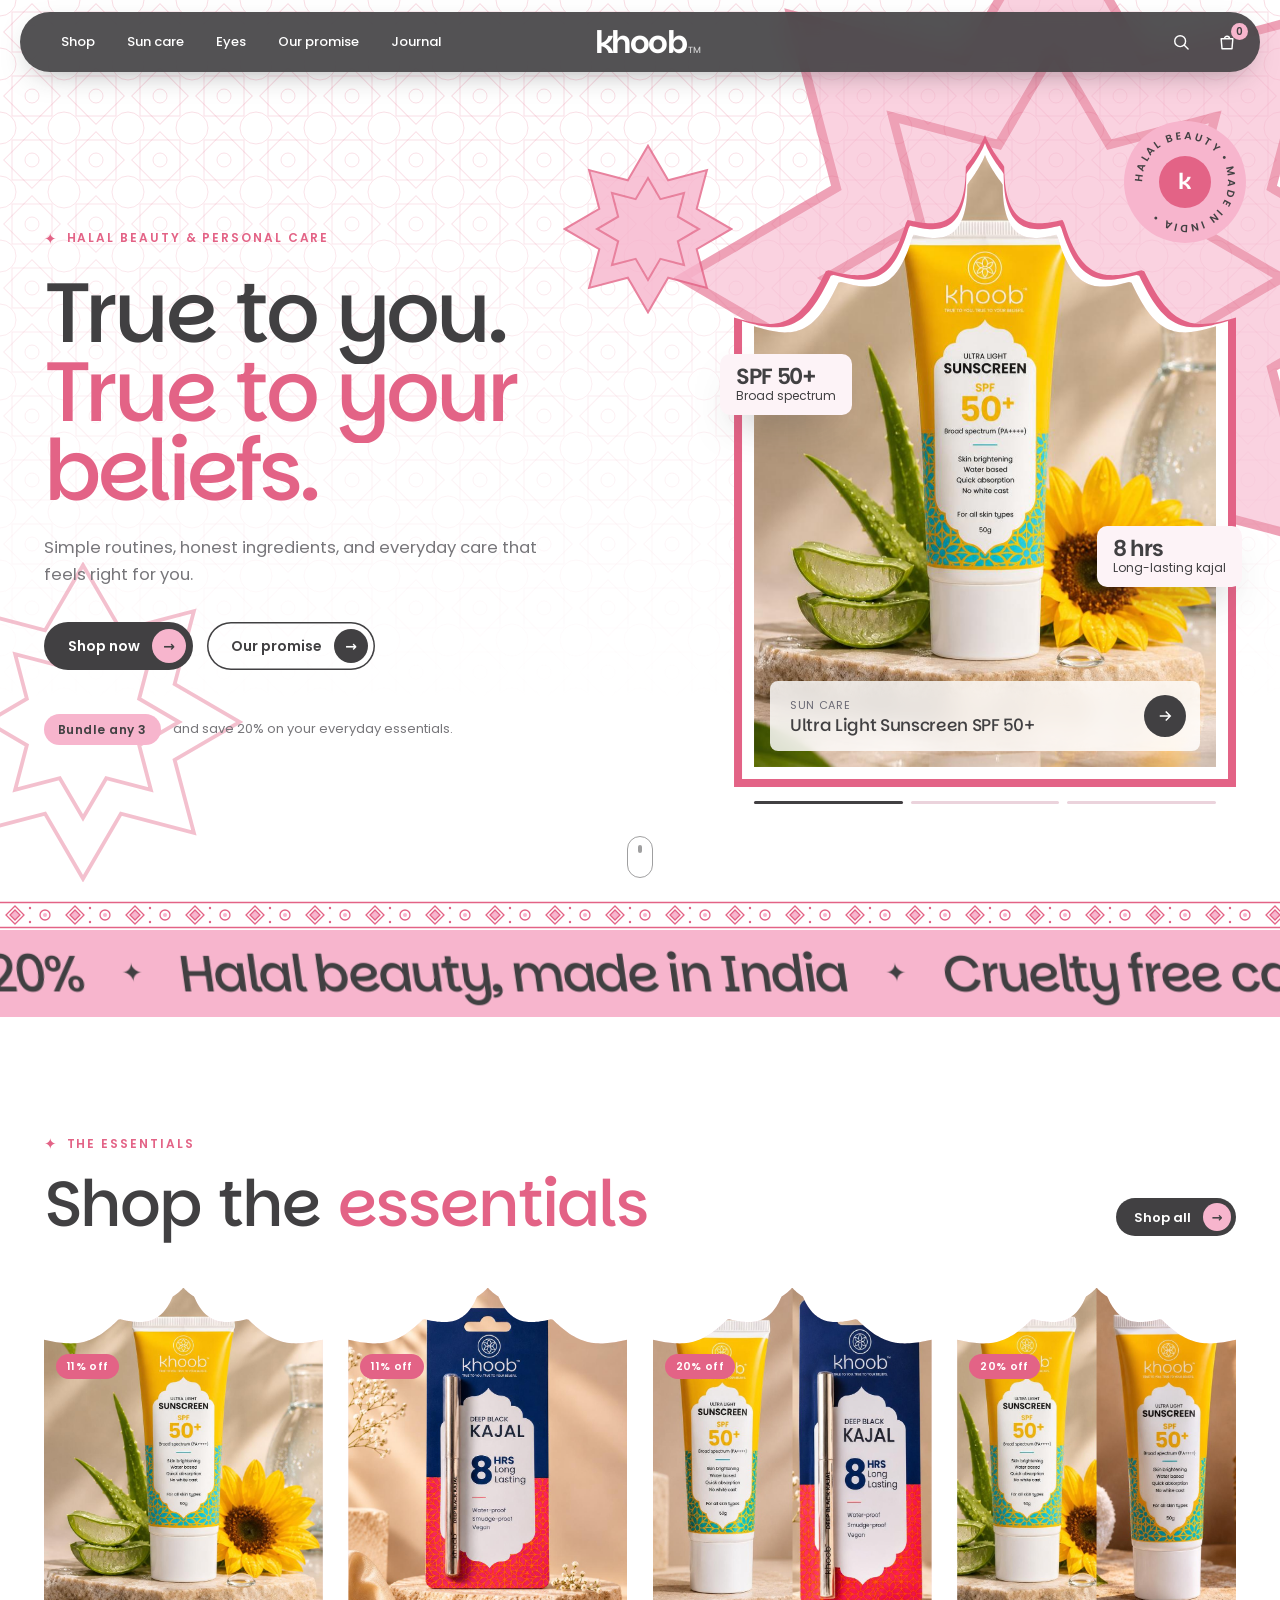
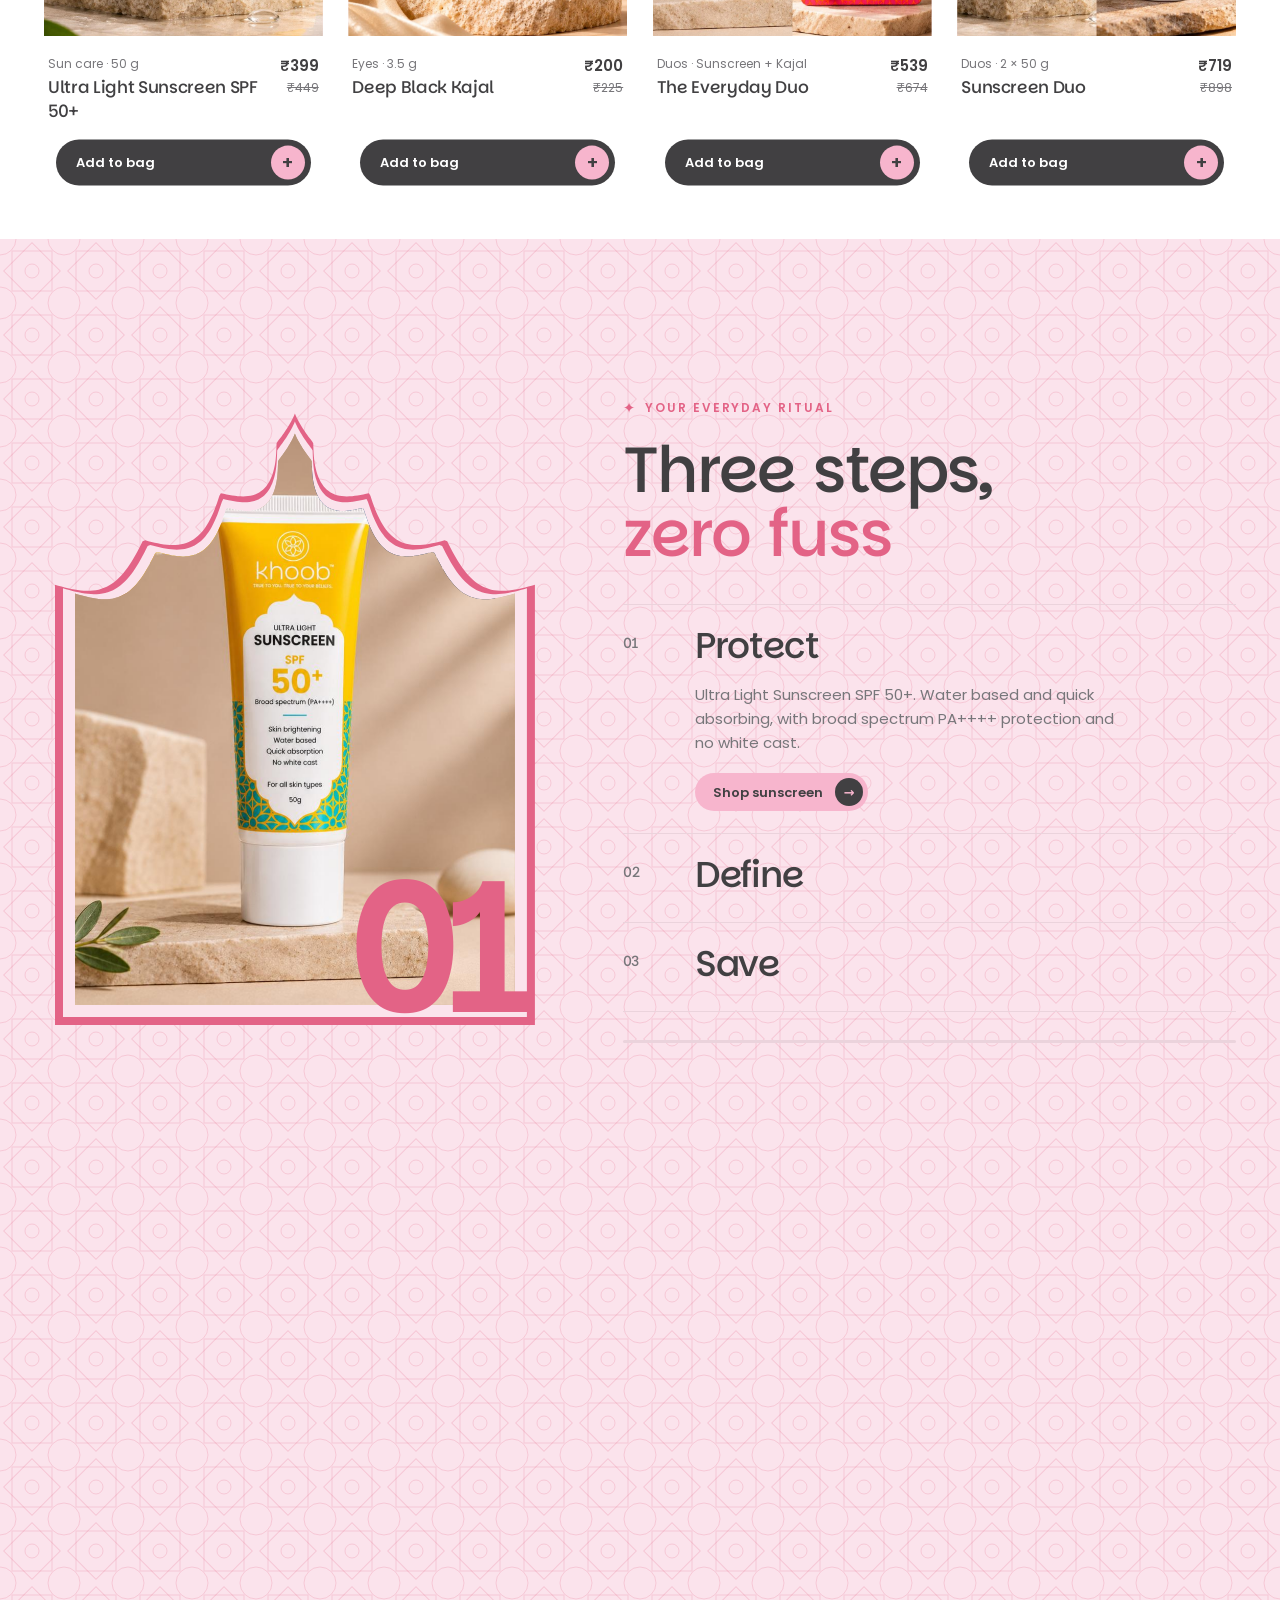
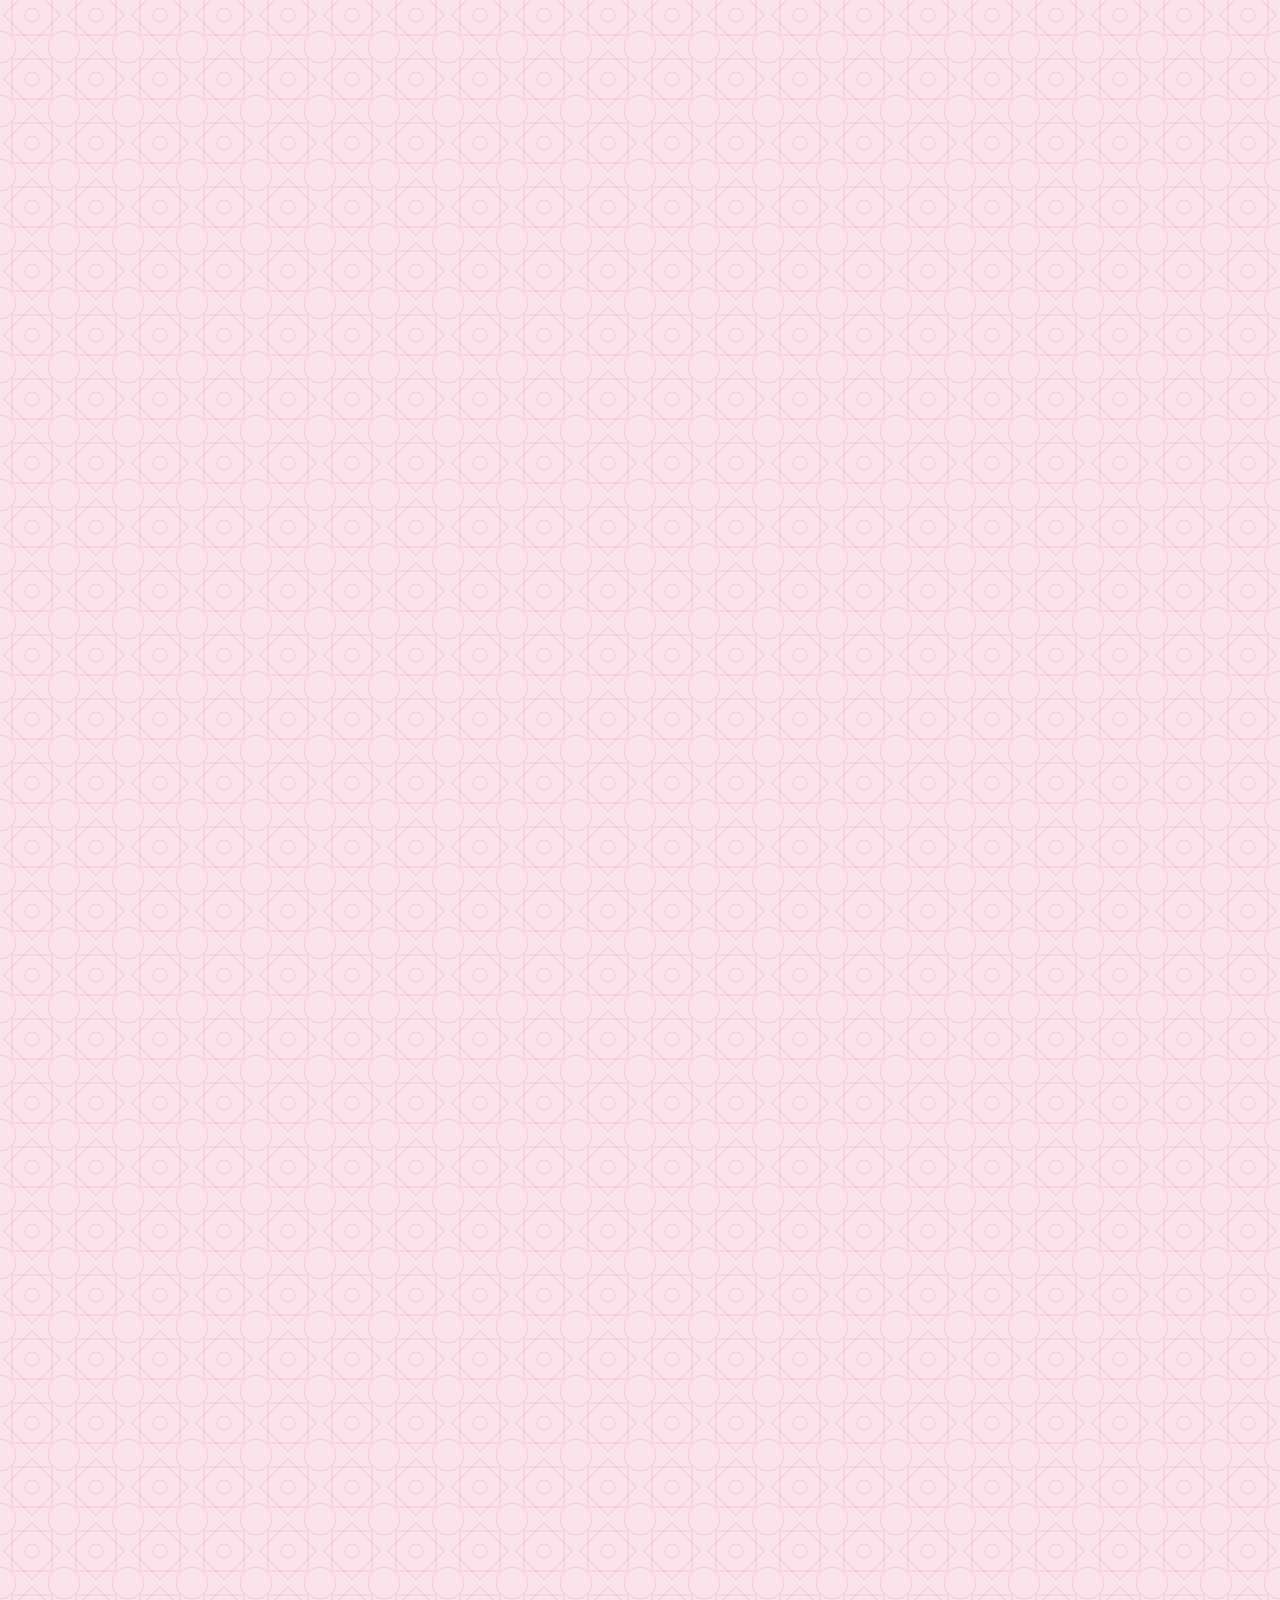
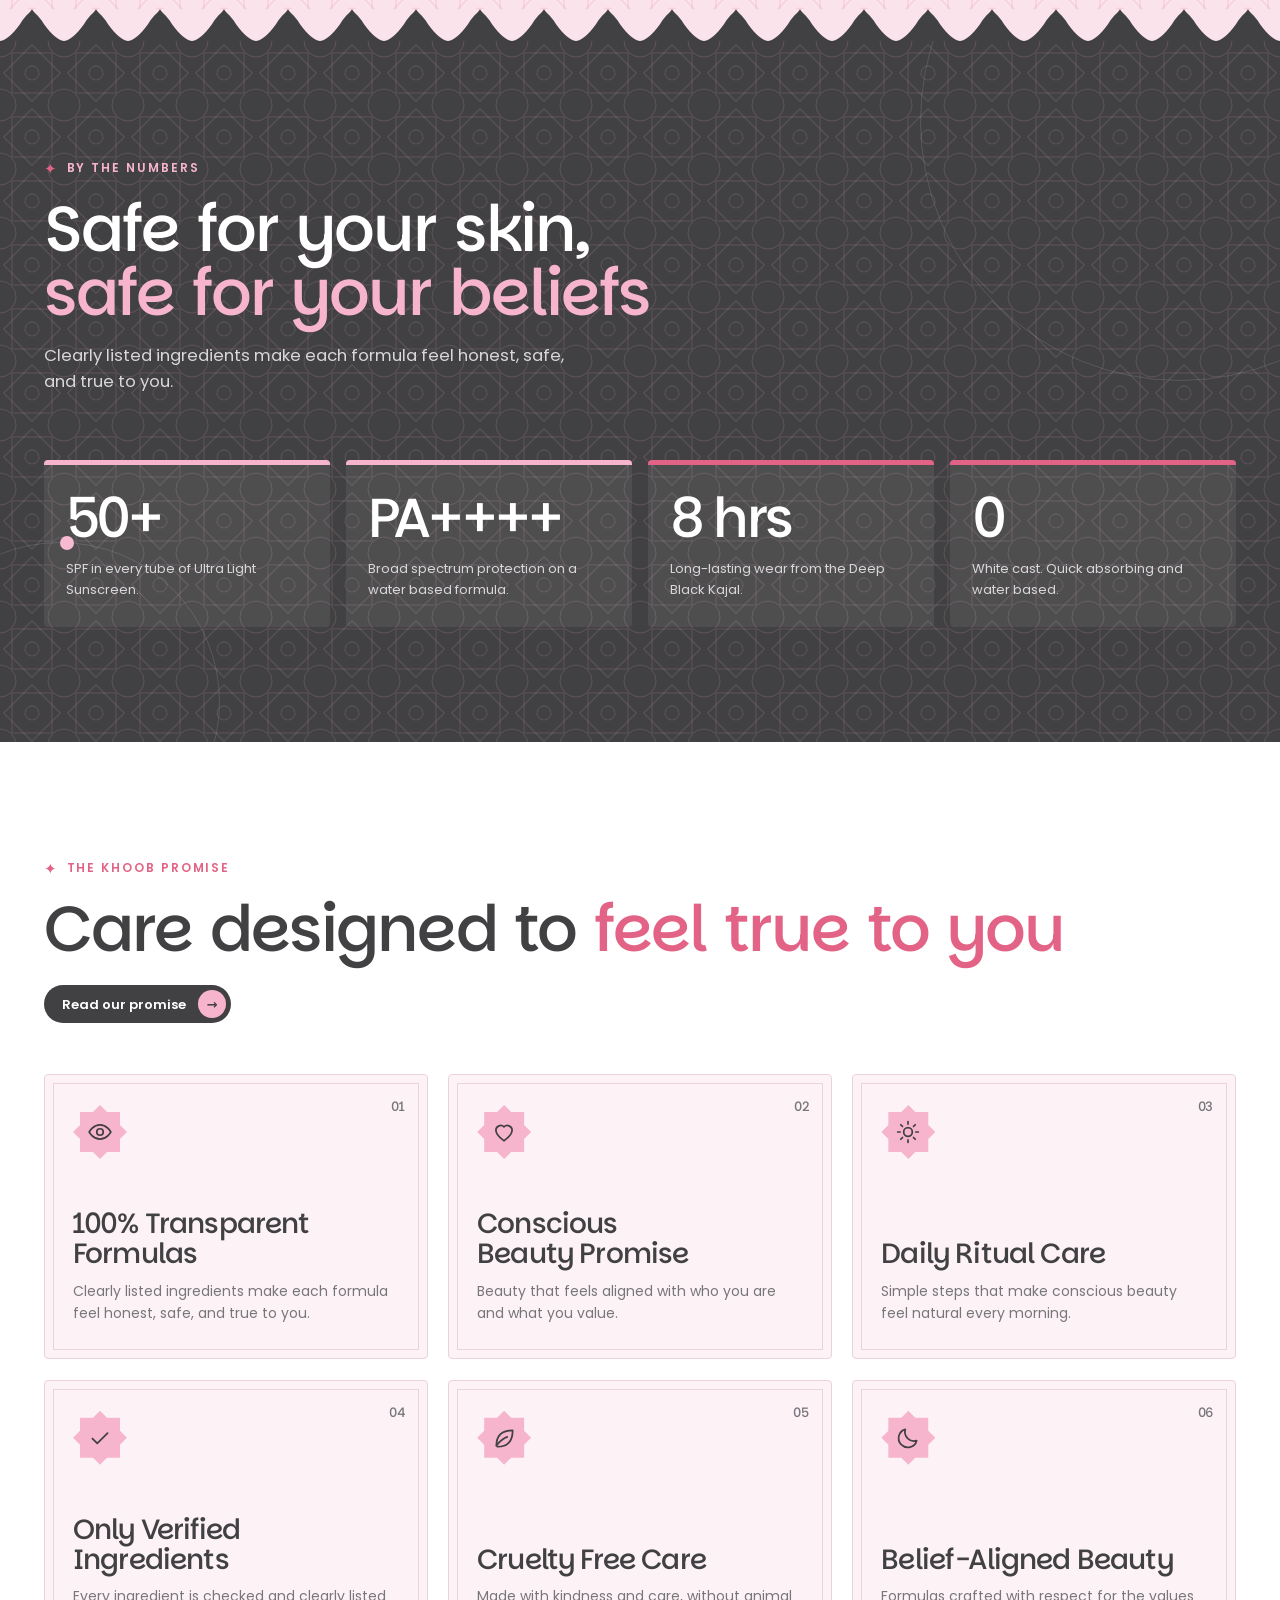
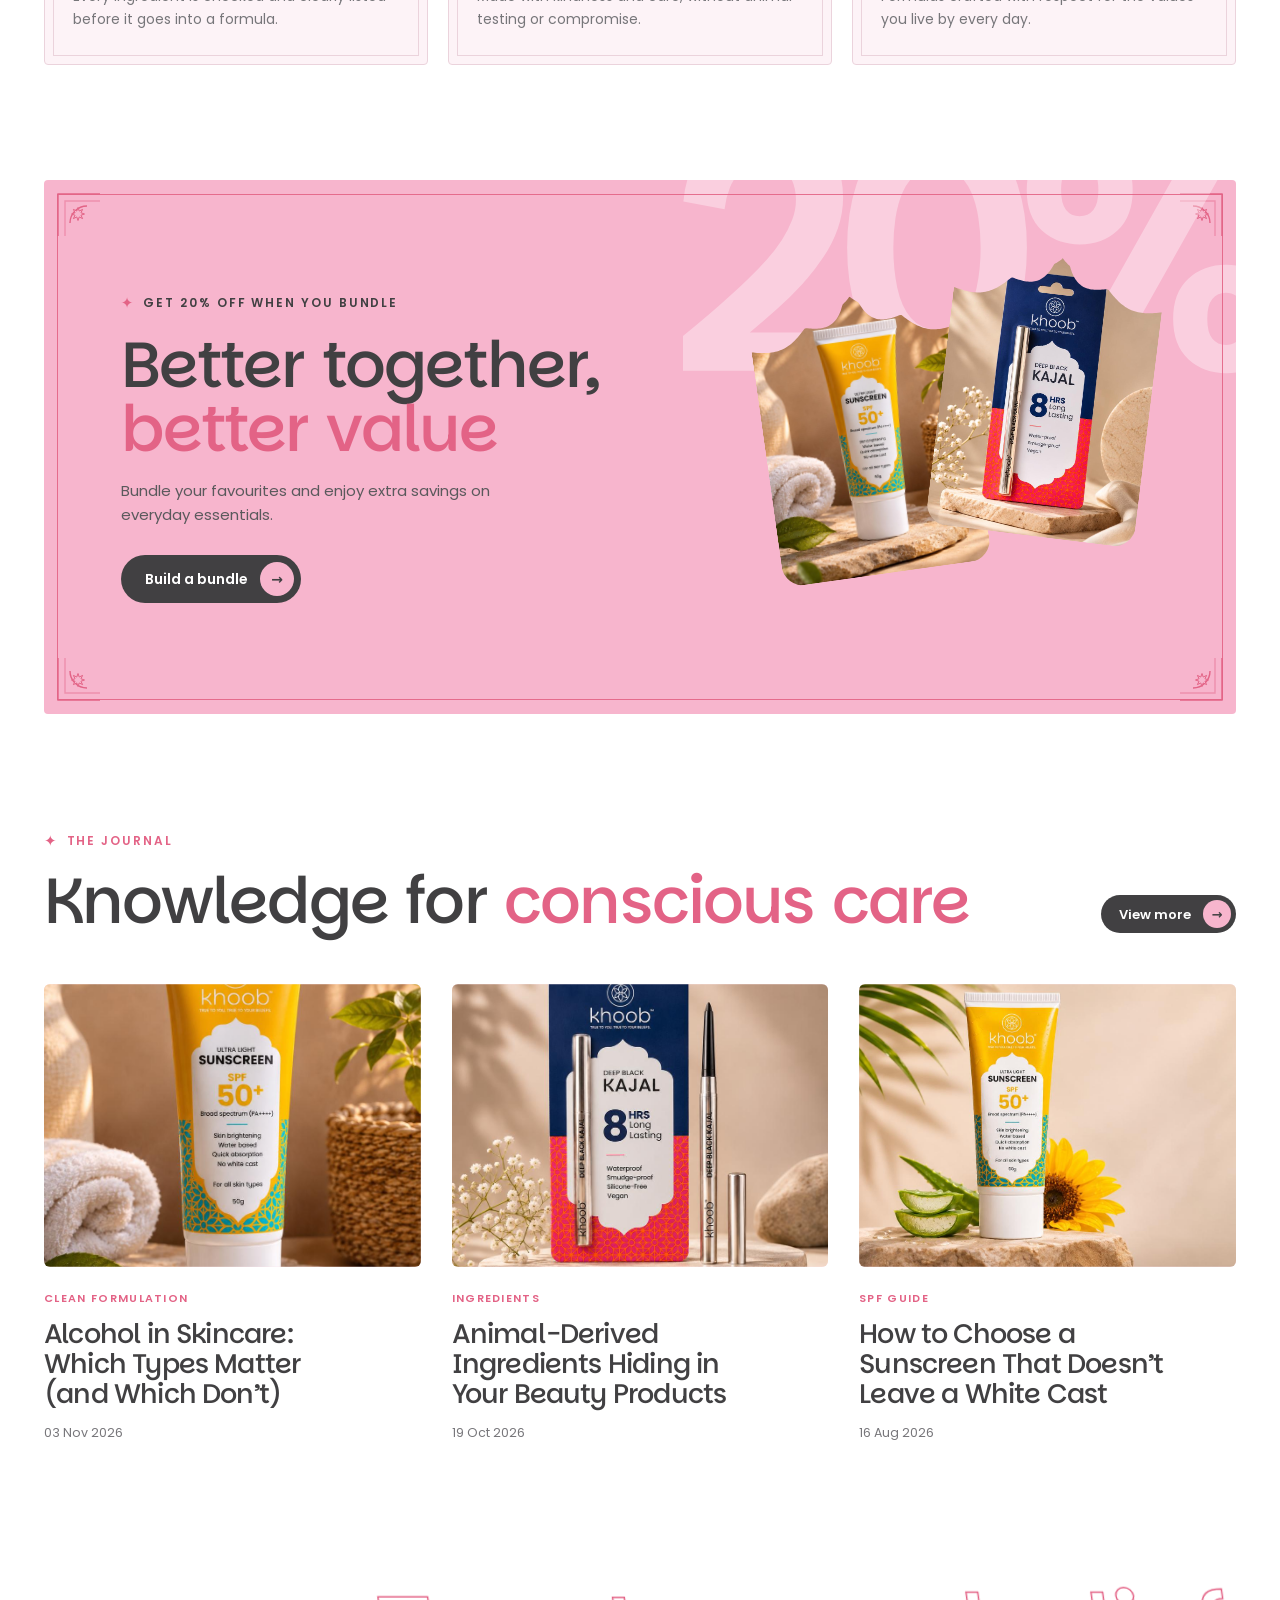
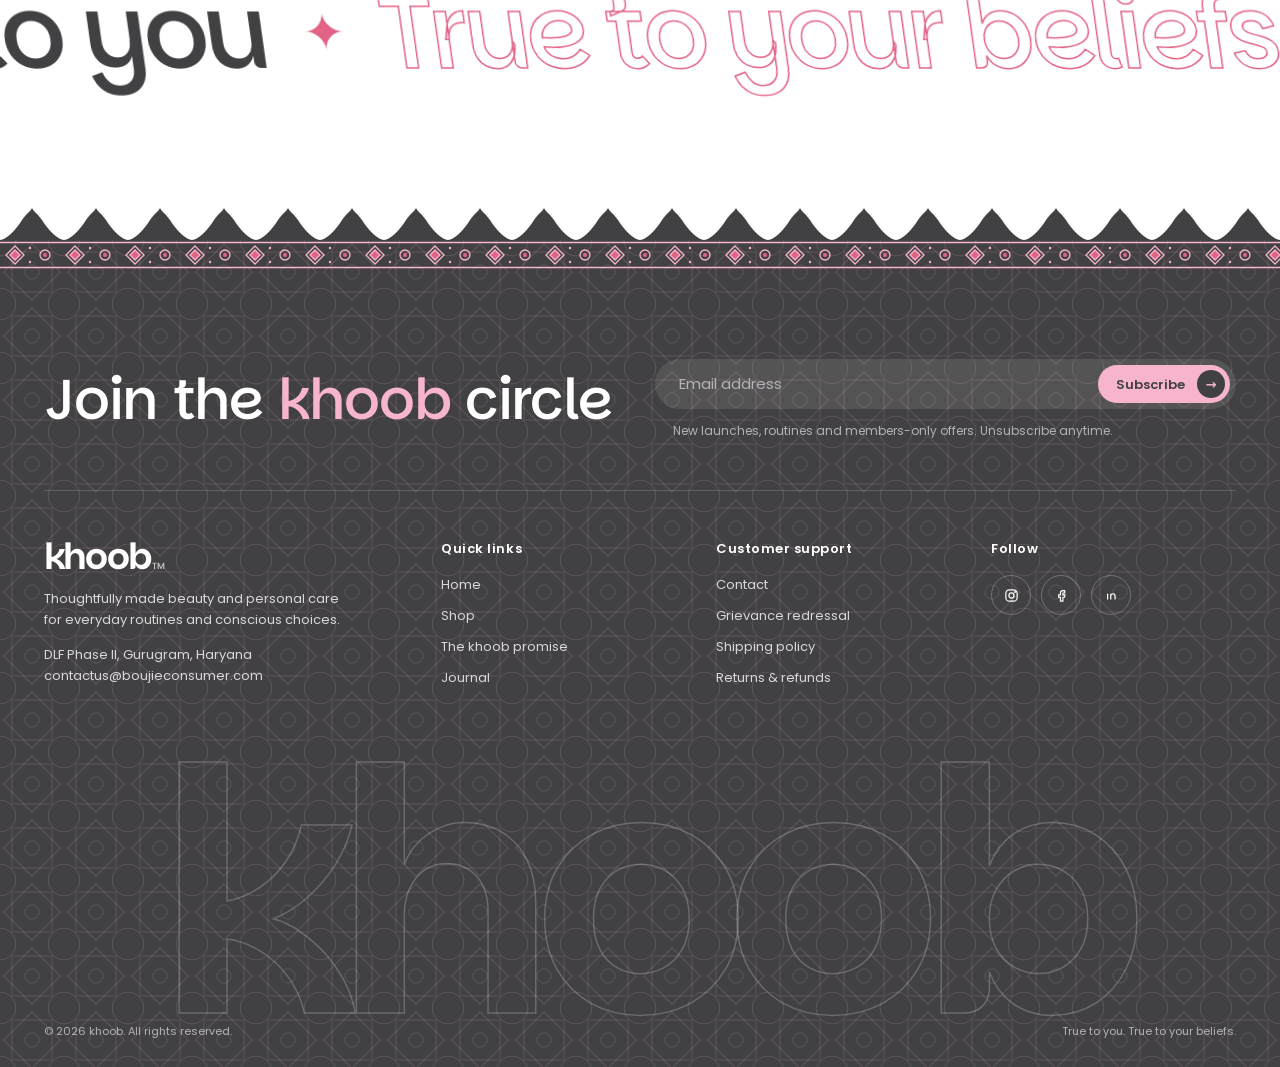
==== commit 16f4c833: "Restyle with Mughal design and new palette Palette: white, charcoal #414042, rose #E36386, blush #F7" ====
--- a/index.html
+++ b/index.html
@@ -2,14 +2,14 @@
 <html lang="en"><head><meta charset="utf-8"><meta name="viewport" content="width=device-width,initial-scale=1,viewport-fit=cover">
 <title>khoob | Halal Beauty & Personal Care</title><meta name="description" content="Halal beauty and personal care, made in India. Ultra Light Sunscreen SPF 50+, Deep Black Kajal and everyday duos that are true to you and true to your beliefs.">
 <meta property="og:title" content="khoob | Halal Beauty & Personal Care"><meta property="og:description" content="Halal beauty and personal care, made in India. Ultra Light Sunscreen SPF 50+, Deep Black Kajal and everyday duos that are true to you and true to your beliefs."><meta property="og:type" content="website">
-<meta name="theme-color" content="#002E6D">
-<link rel="icon" href="data:image/svg+xml,%3Csvg xmlns='http://www.w3.org/2000/svg' viewBox='0 0 64 64'%3E%3Ccircle cx='32' cy='32' r='32' fill='%23002E6D'/%3E%3Ctext x='32' y='44' font-size='38' font-family='Arial' font-weight='700' text-anchor='middle' fill='%23FFCD00'%3Ek%3C/text%3E%3C/svg%3E">
+<meta name="theme-color" content="#414042">
+<link rel="icon" href="data:image/svg+xml,%3Csvg xmlns='http://www.w3.org/2000/svg' viewBox='0 0 64 64'%3E%3Ccircle cx='32' cy='32' r='32' fill='%23414042'/%3E%3Ctext x='32' y='44' font-size='38' font-family='Arial' font-weight='700' text-anchor='middle' fill='%23F7B5CD'%3Ek%3C/text%3E%3C/svg%3E">
 <link rel="preconnect" href="https://fonts.googleapis.com"><link rel="preconnect" href="https://fonts.gstatic.com" crossorigin>
 <link rel="stylesheet" href="https://fonts.googleapis.com/css2?family=Parkinsans:wght@400;500;600;700&family=Poppins:wght@400;500;600&display=swap">
-<link rel="stylesheet" href="assets/css/site.css">
+<link rel="stylesheet" href="assets/css/site.css"><link rel="stylesheet" href="assets/css/mughal-assets.css"><link rel="stylesheet" href="assets/css/mughal.css">
 <script>(function(){var d=document.documentElement;d.classList.add("js");try{if(sessionStorage.getItem("kh_nav")){d.classList.add("cv-cover");sessionStorage.removeItem("kh_nav")}}catch(e){}setTimeout(function(){d.classList.remove("cv-cover")},4000)})()</script>
 <noscript><style>.js [data-r]{opacity:1!important;transform:none!important}.w>span{transform:none!important}.ri img{clip-path:none!important;transform:none!important}.wm span{transform:none!important}</style></noscript>
-</head><body><a class="sr" href="#main">Skip to content</a>
+</head><body><svg width="0" height="0" style="position:absolute" aria-hidden="true" focusable="false"><defs><clipPath id="mughal" clipPathUnits="objectBoundingBox"><path d="M0.0000 1.0000L0.0000 0.2800L0.0000 0.2800L0.0068 0.2815L0.0137 0.2829L0.0205 0.2843L0.0273 0.2856L0.0340 0.2868L0.0407 0.2878L0.0473 0.2886L0.0539 0.2893L0.0603 0.2897L0.0667 0.2899L0.0730 0.2898L0.0791 0.2895L0.0852 0.2888L0.0911 0.2879L0.0969 0.2866L0.1025 0.2850L0.1080 0.2831L0.1134 0.2808L0.1186 0.2783L0.1238 0.2754L0.1287 0.2721L0.1335 0.2686L0.1382 0.2648L0.1428 0.2607L0.1472 0.2563L0.1516 0.2517L0.1558 0.2469L0.1599 0.2419L0.1639 0.2367L0.1678 0.2313L0.1716 0.2258L0.1754 0.2202L0.1791 0.2146L0.1827 0.2089L0.1882 0.2074L0.1948 0.2087L0.2013 0.2100L0.2079 0.2112L0.2143 0.2123L0.2207 0.2132L0.2271 0.2140L0.2333 0.2146L0.2395 0.2149L0.2455 0.2151L0.2514 0.2149L0.2572 0.2146L0.2628 0.2139L0.2683 0.2129L0.2736 0.2116L0.2788 0.2100L0.2838 0.2081L0.2886 0.2058L0.2932 0.2033L0.2977 0.2004L0.3020 0.1972L0.3061 0.1937L0.3100 0.1899L0.3137 0.1859L0.3173 0.1816L0.3207 0.1770L0.3239 0.1722L0.3270 0.1672L0.3299 0.1621L0.3327 0.1568L0.3354 0.1513L0.3379 0.1458L0.3403 0.1402L0.3427 0.1346L0.3457 0.1303L0.3517 0.1313L0.3576 0.1323L0.3635 0.1332L0.3694 0.1340L0.3751 0.1347L0.3808 0.1352L0.3864 0.1355L0.3919 0.1356L0.3972 0.1354L0.4024 0.1350L0.4074 0.1344L0.4123 0.1335L0.4169 0.1323L0.4214 0.1308L0.4256 0.1290L0.4297 0.1269L0.4334 0.1245L0.4370 0.1218L0.4403 0.1188L0.4434 0.1155L0.4462 0.1119L0.4487 0.1081L0.4511 0.1040L0.4531 0.0997L0.4549 0.0952L0.4565 0.0905L0.4579 0.0856L0.4590 0.0805L0.4599 0.0753L0.4605 0.0700L0.4610 0.0646L0.4613 0.0592L0.4616 0.0539L0.4618 0.0487L0.4640 0.0457L0.4666 0.0431L0.4691 0.0405L0.4717 0.0379L0.4741 0.0352L0.4765 0.0326L0.4789 0.0299L0.4812 0.0272L0.4835 0.0245L0.4857 0.0217L0.4879 0.0189L0.4900 0.0160L0.4921 0.0131L0.4942 0.0101L0.4962 0.0070L0.4981 0.0038L0.5000 0.0000L0.5019 0.0038L0.5038 0.0070L0.5058 0.0101L0.5079 0.0131L0.5100 0.0160L0.5121 0.0189L0.5143 0.0217L0.5165 0.0245L0.5188 0.0272L0.5211 0.0299L0.5235 0.0326L0.5259 0.0352L0.5283 0.0379L0.5309 0.0405L0.5334 0.0431L0.5360 0.0457L0.5382 0.0487L0.5384 0.0539L0.5387 0.0592L0.5390 0.0646L0.5395 0.0700L0.5401 0.0753L0.5410 0.0805L0.5421 0.0856L0.5435 0.0905L0.5451 0.0952L0.5469 0.0997L0.5489 0.1040L0.5513 0.1081L0.5538 0.1119L0.5566 0.1155L0.5597 0.1188L0.5630 0.1218L0.5666 0.1245L0.5703 0.1269L0.5744 0.1290L0.5786 0.1308L0.5831 0.1323L0.5877 0.1335L0.5926 0.1344L0.5976 0.1350L0.6028 0.1354L0.6081 0.1356L0.6136 0.1355L0.6192 0.1352L0.6249 0.1347L0.6306 0.1340L0.6365 0.1332L0.6424 0.1323L0.6483 0.1313L0.6543 0.1303L0.6573 0.1346L0.6597 0.1402L0.6621 0.1458L0.6646 0.1513L0.6673 0.1568L0.6701 0.1621L0.6730 0.1672L0.6761 0.1722L0.6793 0.1770L0.6827 0.1816L0.6863 0.1859L0.6900 0.1899L0.6939 0.1937L0.6980 0.1972L0.7023 0.2004L0.7068 0.2033L0.7114 0.2058L0.7162 0.2081L0.7212 0.2100L0.7264 0.2116L0.7317 0.2129L0.7372 0.2139L0.7428 0.2146L0.7486 0.2149L0.7545 0.2151L0.7605 0.2149L0.7667 0.2146L0.7729 0.2140L0.7793 0.2132L0.7857 0.2123L0.7921 0.2112L0.7987 0.2100L0.8052 0.2087L0.8118 0.2074L0.8173 0.2089L0.8209 0.2146L0.8246 0.2202L0.8284 0.2258L0.8322 0.2313L0.8361 0.2367L0.8401 0.2419L0.8442 0.2469L0.8484 0.2517L0.8528 0.2563L0.8572 0.2607L0.8618 0.2648L0.8665 0.2686L0.8713 0.2721L0.8762 0.2754L0.8814 0.2783L0.8866 0.2808L0.8920 0.2831L0.8975 0.2850L0.9031 0.2866L0.9089 0.2879L0.9148 0.2888L0.9209 0.2895L0.9270 0.2898L0.9333 0.2899L0.9397 0.2897L0.9461 0.2893L0.9527 0.2886L0.9593 0.2878L0.9660 0.2868L0.9727 0.2856L0.9795 0.2843L0.9863 0.2829L0.9932 0.2815L1.0000 0.2800L1.0000 0.2800L1.0000 1.0000Z"/></clipPath><clipPath id="mughal-sm" clipPathUnits="objectBoundingBox"><path d="M0.0000 1.0000L0.0000 0.1500L0.0000 0.1500L0.0089 0.1514L0.0177 0.1528L0.0265 0.1542L0.0354 0.1555L0.0442 0.1566L0.0529 0.1577L0.0616 0.1586L0.0703 0.1593L0.0789 0.1598L0.0875 0.1601L0.0960 0.1602L0.1044 0.1600L0.1128 0.1596L0.1211 0.1589L0.1293 0.1580L0.1374 0.1567L0.1454 0.1552L0.1533 0.1533L0.1611 0.1512L0.1688 0.1488L0.1765 0.1462L0.1840 0.1432L0.1914 0.1400L0.1987 0.1366L0.2059 0.1329L0.2130 0.1290L0.2200 0.1249L0.2269 0.1206L0.2337 0.1161L0.2404 0.1116L0.2470 0.1069L0.2535 0.1021L0.2599 0.0973L0.2662 0.0924L0.2734 0.0912L0.2811 0.0925L0.2888 0.0938L0.2964 0.0949L0.3040 0.0960L0.3115 0.0969L0.3188 0.0977L0.3261 0.0983L0.3333 0.0987L0.3403 0.0990L0.3473 0.0989L0.3541 0.0987L0.3607 0.0982L0.3673 0.0974L0.3736 0.0964L0.3798 0.0950L0.3859 0.0934L0.3918 0.0915L0.3975 0.0893L0.4030 0.0868L0.4083 0.0841L0.4135 0.0811L0.4184 0.0778L0.4232 0.0742L0.4278 0.0705L0.4321 0.0665L0.4363 0.0623L0.4402 0.0580L0.4440 0.0535L0.4476 0.0488L0.4509 0.0440L0.4540 0.0391L0.4569 0.0342L0.4597 0.0293L0.4627 0.0252L0.4666 0.0231L0.4704 0.0210L0.4741 0.0189L0.4777 0.0167L0.4812 0.0146L0.4846 0.0124L0.4879 0.0101L0.4911 0.0078L0.4942 0.0054L0.4971 0.0029L0.5000 0.0000L0.5029 0.0029L0.5058 0.0054L0.5089 0.0078L0.5121 0.0101L0.5154 0.0124L0.5188 0.0146L0.5223 0.0167L0.5259 0.0189L0.5296 0.0210L0.5334 0.0231L0.5373 0.0252L0.5403 0.0293L0.5431 0.0342L0.5460 0.0391L0.5491 0.0440L0.5524 0.0488L0.5560 0.0535L0.5598 0.0580L0.5637 0.0623L0.5679 0.0665L0.5722 0.0705L0.5768 0.0742L0.5816 0.0778L0.5865 0.0811L0.5917 0.0841L0.5970 0.0868L0.6025 0.0893L0.6082 0.0915L0.6141 0.0934L0.6202 0.0950L0.6264 0.0964L0.6327 0.0974L0.6393 0.0982L0.6459 0.0987L0.6527 0.0989L0.6597 0.0990L0.6667 0.0987L0.6739 0.0983L0.6812 0.0977L0.6885 0.0969L0.6960 0.0960L0.7036 0.0949L0.7112 0.0938L0.7189 0.0925L0.7266 0.0912L0.7338 0.0924L0.7401 0.0973L0.7465 0.1021L0.7530 0.1069L0.7596 0.1116L0.7663 0.1161L0.7731 0.1206L0.7800 0.1249L0.7870 0.1290L0.7941 0.1329L0.8013 0.1366L0.8086 0.1400L0.8160 0.1432L0.8235 0.1462L0.8312 0.1488L0.8389 0.1512L0.8467 0.1533L0.8546 0.1552L0.8626 0.1567L0.8707 0.1580L0.8789 0.1589L0.8872 0.1596L0.8956 0.1600L0.9040 0.1602L0.9125 0.1601L0.9211 0.1598L0.9297 0.1593L0.9384 0.1586L0.9471 0.1577L0.9558 0.1566L0.9646 0.1555L0.9735 0.1542L0.9823 0.1528L0.9911 0.1514L1.0000 0.1500L1.0000 0.1500L1.0000 1.0000Z"/></clipPath></defs></svg><a class="sr" href="#main">Skip to content</a>
 <div class="cv" aria-hidden="true"><span></span><span></span><span></span><span></span><span></span><b>khoob<em>.</em></b></div>
 <div class="progress" aria-hidden="true"></div><div class="cur" aria-hidden="true"></div>
 <header class="hd"><nav aria-label="Main"><ul><li><a href="shop.html">Shop</a></li><li><a href="shop.html?cat=Sun%20care">Sun care</a></li><li><a href="shop.html?cat=Eyes">Eyes</a></li><li><a href="our-promise.html">Our promise</a></li><li><a href="journal.html">Journal</a></li></ul>
@@ -28,13 +28,13 @@
 <div class="hero-cta" data-r style="--d:.65s"><a class="btn navy mag" href="shop.html" >Shop now <i>→</i></a><a class="btn ghost mag" href="our-promise.html" >Our promise <i>→</i></a></div>
 <div class="hero-note" data-r style="--d:.8s"><b>Bundle any 3</b><span>and save 20% on your everyday essentials.</span></div></div>
 <div class="hero-art" data-r="scale" style="--d:.25s" data-hero>
-<div class="arch"><div class="sl"><img src="assets/img/s1.jpg" alt="Ultra Light Sunscreen SPF 50+" fetchpriority="high"><div class="cap"><div><small>Sun care</small><b>Ultra Light Sunscreen SPF 50+</b></div><a class="go" href="product-ultra-light-sunscreen-spf-50.html" aria-label="View Ultra Light Sunscreen SPF 50+"><svg viewBox="0 0 24 24"><path d="M5 12h14M13 6l6 6-6 6"/></svg></a></div></div><div class="sl"><img src="assets/img/kp1.jpg" alt="Deep Black Kajal" ><div class="cap"><div><small>Eyes</small><b>Deep Black Kajal</b></div><a class="go" href="product-deep-black-kajal.html" aria-label="View Deep Black Kajal"><svg viewBox="0 0 24 24"><path d="M5 12h14M13 6l6 6-6 6"/></svg></a></div></div><div class="sl"><img src="assets/img/duo1.jpg" alt="The Everyday Duo" ><div class="cap"><div><small>Duos</small><b>The Everyday Duo</b></div><a class="go" href="product-the-everyday-duo.html" aria-label="View The Everyday Duo"><svg viewBox="0 0 24 24"><path d="M5 12h14M13 6l6 6-6 6"/></svg></a></div></div></div>
+<div class="frame"><div class="arch"><div class="sl"><img src="assets/img/s1.jpg" alt="Ultra Light Sunscreen SPF 50+" fetchpriority="high"><div class="cap"><div><small>Sun care</small><b>Ultra Light Sunscreen SPF 50+</b></div><a class="go" href="product-ultra-light-sunscreen-spf-50.html" aria-label="View Ultra Light Sunscreen SPF 50+"><svg viewBox="0 0 24 24"><path d="M5 12h14M13 6l6 6-6 6"/></svg></a></div></div><div class="sl"><img src="assets/img/kp1.jpg" alt="Deep Black Kajal" ><div class="cap"><div><small>Eyes</small><b>Deep Black Kajal</b></div><a class="go" href="product-deep-black-kajal.html" aria-label="View Deep Black Kajal"><svg viewBox="0 0 24 24"><path d="M5 12h14M13 6l6 6-6 6"/></svg></a></div></div><div class="sl"><img src="assets/img/duo1.jpg" alt="The Everyday Duo" ><div class="cap"><div><small>Duos</small><b>The Everyday Duo</b></div><a class="go" href="product-the-everyday-duo.html" aria-label="View The Everyday Duo"><svg viewBox="0 0 24 24"><path d="M5 12h14M13 6l6 6-6 6"/></svg></a></div></div></div></div>
 <div class="hero-ctl"><button aria-label="Show slide 1"><b></b></button><button aria-label="Show slide 2"><b></b></button><button aria-label="Show slide 3"><b></b></button></div>
 <div class="fl f1" data-depth="26"><div><b>SPF 50+</b>Broad spectrum</div></div>
 <div class="fl f2" data-depth="-20"><div><b>8 hrs</b>Long-lasting kajal</div></div>
 <div class="seal" data-depth="14" aria-hidden="true"><svg viewBox="0 0 128 128"><circle cx="64" cy="64" r="64"/><path id="sc" d="M64,64 m-45,0 a45,45 0 1,1 90,0 a45,45 0 1,1 -90,0" fill="none"/><text><textPath href="#sc">Halal beauty • Made in India • </textPath></text></svg><div class="core"><span>k</span></div></div>
 </div></div><div class="scrollcue" aria-hidden="true"></div></section>
-<div class="mq band"  aria-hidden="true"><div class="mq-track"><span>Bundle any three and save 20%</span><span>Halal beauty, made in India</span><span>Cruelty free care</span><span>No white cast</span><span>Vegan kajal</span><span>Bundle any three and save 20%</span><span>Halal beauty, made in India</span><span>Cruelty free care</span><span>No white cast</span><span>Vegan kajal</span></div></div>
+<div class="rugband" aria-hidden="true"></div><div class="mq band"  aria-hidden="true"><div class="mq-track"><span>Bundle any three and save 20%</span><span>Halal beauty, made in India</span><span>Cruelty free care</span><span>No white cast</span><span>Vegan kajal</span><span>Bundle any three and save 20%</span><span>Halal beauty, made in India</span><span>Cruelty free care</span><span>No white cast</span><span>Vegan kajal</span></div></div>
 
 <section class="sec"><div class="wrap"><div class="shead"><div><span class="eyebrow" data-r>The essentials</span><h2 class="h-lg" data-split>Shop the <em>essentials</em></h2></div><a class="btn navy sm mag" href="shop.html" >Shop all <i>→</i></a></div>
 <div class="grid"><article class="card" data-id="1" data-cat="Sun care" data-price="399" data-off="11" data-name="ultra light sunscreen spf 50+" data-r style="--d:0s">
@@ -52,7 +52,7 @@
 <div class="meta"><div><small>Duos · 2 × 50 g</small><a class="nm" href="product-sunscreen-duo.html">Sunscreen Duo</a></div><div class="price"><b>₹719</b><s>₹898</s></div></div></article></div></div></section>
 
 <section class="ritual" aria-label="Your everyday ritual"><div class="ritual-in wrap">
-<div class="rstage"><div class="rarch"><div class="sl"><img src="assets/img/s2.jpg" alt="" loading="lazy"></div><div class="sl"><img src="assets/img/kp1.jpg" alt="" loading="lazy"></div><div class="sl"><img src="assets/img/duo1.jpg" alt="" loading="lazy"></div></div>
+<div class="rstage"><div class="frame"><div class="rarch"><div class="sl"><img src="assets/img/s2.jpg" alt="" loading="lazy"></div><div class="sl"><img src="assets/img/kp1.jpg" alt="" loading="lazy"></div><div class="sl"><img src="assets/img/duo1.jpg" alt="" loading="lazy"></div></div></div>
 <div class="rnum" aria-hidden="true"><span><b>01</b><b>02</b><b>03</b></span></div></div>
 <div class="rtext"><span class="eyebrow hm">Your everyday ritual</span><h2 class="h-lg" data-split>Three steps, <em>zero fuss</em></h2>
 <div class="rsteps">
@@ -61,19 +61,19 @@
 <div class="rstep"><span class="n">03</span><h3>Save</h3><div class="b"><div><p>Pair your favourites in a duo, or bundle any three, and the savings add up automatically.</p><a class="btn sm" href="shop.html?cat=Duos" >Shop duos <i>→</i></a></div></div></div>
 </div><div class="rbar" aria-hidden="true"><b></b></div></div></div></section>
 
-<section class="stats sec"><div class="deco-ring" style="width:520px;height:520px;right:-160px;top:-180px" aria-hidden="true"></div><div class="deco-ring" style="width:320px;height:320px;left:-100px;bottom:-120px;animation-direction:reverse" aria-hidden="true"></div>
+<div class="arcade s on-blush" aria-hidden="true"></div><section class="stats sec"><div class="deco-ring" style="width:520px;height:520px;right:-160px;top:-180px" aria-hidden="true"></div><div class="deco-ring" style="width:320px;height:320px;left:-100px;bottom:-120px;animation-direction:reverse" aria-hidden="true"></div>
 <div class="wrap" style="position:relative"><span class="eyebrow" data-r style="color:var(--gold)">By the numbers</span><h2 class="h-lg" data-split style="margin-top:16px">Safe for your skin,<br><em>safe for your beliefs</em></h2>
 <p class="lead" data-r style="margin-top:18px">Clearly listed ingredients make each formula feel honest, safe, and true to you.</p>
 <div class="sgrid"><div class="stat"><b data-count="50" data-suffix="+">0+</b><span>SPF in every tube of Ultra Light Sunscreen.</span></div><div class="stat" style="transition-delay:.1s"><b>PA++++</b><span>Broad spectrum protection on a water based formula.</span></div><div class="stat"><b data-count="8" data-suffix=" hrs">0 hrs</b><span>Long-lasting wear from the Deep Black Kajal.</span></div><div class="stat"><b data-count="0">0</b><span>White cast. Quick absorbing and water based.</span></div></div></div></section>
 
 <section class="sec"><div class="wrap"><div class="shead"><div><span class="eyebrow" data-r>The khoob promise</span><h2 class="h-lg" data-split>Care designed to <em>feel true to you</em></h2></div><a class="btn navy sm mag" href="our-promise.html" >Read our promise <i>→</i></a></div><div class="pgrid"><div class="pc" data-r style="--d:0s"><span class="no">01</span><div class="ic"><svg viewBox="0 0 24 24"><path d="M2 12s3.6-6.5 10-6.5S22 12 22 12s-3.6 6.5-10 6.5S2 12 2 12z"/><circle cx="12" cy="12" r="3"/></svg></div><div><h3>100% Transparent Formulas</h3><p>Clearly listed ingredients make each formula feel honest, safe, and true to you.</p></div></div><div class="pc" data-r style="--d:0.1s"><span class="no">02</span><div class="ic"><svg viewBox="0 0 24 24"><path d="M12 20s-7.5-4.6-7.5-10A4.5 4.5 0 0 1 12 7.2 4.5 4.5 0 0 1 19.5 10c0 5.4-7.5 10-7.5 10z"/></svg></div><div><h3>Conscious Beauty Promise</h3><p>Beauty that feels aligned with who you are and what you value.</p></div></div><div class="pc" data-r style="--d:0.2s"><span class="no">03</span><div class="ic"><svg viewBox="0 0 24 24"><circle cx="12" cy="12" r="4"/><path d="M12 2.5v2.2M12 19.3v2.2M2.5 12h2.2M19.3 12h2.2M5.3 5.3l1.6 1.6M17.1 17.1l1.6 1.6M5.3 18.7l1.6-1.6M17.1 6.9l1.6-1.6"/></svg></div><div><h3>Daily Ritual Care</h3><p>Simple steps that make conscious beauty feel natural every morning.</p></div></div><div class="pc" data-r style="--d:0s"><span class="no">04</span><div class="ic"><svg viewBox="0 0 24 24"><path d="M5 12.5l4.5 4.5L19 7.5"/></svg></div><div><h3>Only Verified Ingredients</h3><p>Every ingredient is checked and clearly listed before it goes into a formula.</p></div></div><div class="pc" data-r style="--d:0.1s"><span class="no">05</span><div class="ic"><svg viewBox="0 0 24 24"><path d="M5 19c0-9 5-14 15-14 0 10-5 15-14 15"/><path d="M5 19c3-4 6-6.5 10-8"/></svg></div><div><h3>Cruelty Free Care</h3><p>Made with kindness and care, without animal testing or compromise.</p></div></div><div class="pc" data-r style="--d:0.2s"><span class="no">06</span><div class="ic"><svg viewBox="0 0 24 24"><path d="M20 14.5A8.5 8.5 0 0 1 9.5 4a8.5 8.5 0 1 0 10.5 10.5z"/></svg></div><div><h3>Belief-Aligned Beauty</h3><p>Formulas crafted with respect for the values you live by every day.</p></div></div></div></div></section>
 
-<section class="wrap"><div class="bnd"><div class="pct" data-speed=".05" aria-hidden="true">20%</div>
+<section class="wrap"><div class="bnd rug"><div class="pct" data-speed=".05" aria-hidden="true">20%</div>
 <div style="position:relative"><span class="eyebrow" style="color:var(--navy)">Get 20% off when you bundle</span><h2 class="h-lg" data-split>Better together, <em>better value</em></h2><p data-r>Bundle your favourites and enjoy extra savings on everyday essentials.</p><a class="btn navy mag" href="shop.html" >Build a bundle <i>→</i></a></div>
 <div class="stack" aria-hidden="true"><div class="ri" style="--d:.1s"><img src="assets/img/s3.jpg" alt="" loading="lazy"></div><div class="ri" style="--d:.3s"><img src="assets/img/kp2.jpg" alt="" loading="lazy"></div></div></div></section>
 
 <section class="sec"><div class="wrap"><div class="shead"><div><span class="eyebrow" data-r>The journal</span><h2 class="h-lg" data-split>Knowledge for <em>conscious care</em></h2></div><a class="btn navy sm mag" href="journal.html" >View more <i>→</i></a></div><div class="posts "><a class="post" data-r style="--d:0s" href="https://shopkhoob.com/blogs/care/alcohol-in-skincare-which-types-matter-and-which-dont" target="_blank" rel="noopener"><div class="pi ri"><img src="assets/img/s3.jpg" alt="" loading="lazy"></div><span class="tag">Clean Formulation</span><h3><span>Alcohol in Skincare: Which Types Matter (and Which Don’t)</span></h3><small>03 Nov 2026</small></a><a class="post" data-r style="--d:0.12s" href="https://shopkhoob.com/blogs/care/animal-derived-ingredients-hiding-in-your-beauty-products" target="_blank" rel="noopener"><div class="pi ri"><img src="assets/img/k1.jpg" alt="" loading="lazy"></div><span class="tag">Ingredients</span><h3><span>Animal-Derived Ingredients Hiding in Your Beauty Products</span></h3><small>19 Oct 2026</small></a><a class="post" data-r style="--d:0.24s" href="https://shopkhoob.com/blogs/care/how-to-choose-a-sunscreen-that-doesnt-leave-a-white-cast" target="_blank" rel="noopener"><div class="pi ri"><img src="assets/img/sw.jpg" alt="" loading="lazy"></div><span class="tag">SPF Guide</span><h3><span>How to Choose a Sunscreen That Doesn’t Leave a White Cast</span></h3><small>16 Aug 2026</small></a></div></div></section>
-<div class="mq " data-rev="1" aria-hidden="true"><div class="mq-track"><span>True to you</span><span class="o">True to your beliefs</span><span>True to you</span><span class="o">True to your beliefs</span></div></div></main><footer class="ft"><div class="wrap">
+<div class="mq " data-rev="1" aria-hidden="true"><div class="mq-track"><span>True to you</span><span class="o">True to your beliefs</span><span>True to you</span><span class="o">True to your beliefs</span></div></div></main><div class="arcade" aria-hidden="true"></div><footer class="ft"><div class="rugband dk" aria-hidden="true"></div><div class="wrap">
 <div class="ft-top"><h2 class="h-lg" data-split>Join the <em>khoob</em> circle</h2>
 <div><form class="nl" data-toast-form="Thanks, you’re on the list"><input required type="email" placeholder="Email address" aria-label="Email address"><button class="btn sm">Subscribe <i>→</i></button></form><p class="ft-note">New launches, routines and members-only offers. Unsubscribe anytime.</p></div></div>
 <div class="fcols"><div><div class="logo">khoob<sup>TM</sup></div><p>Thoughtfully made beauty and personal care for everyday routines and conscious choices.</p><p>DLF Phase II, Gurugram, Haryana<br><a href="mailto:contactus@boujieconsumer.com" style="display:inline;background:none">contactus@boujieconsumer.com</a></p></div>
--- a/assets/css/site.css
+++ b/assets/css/site.css
@@ -3,14 +3,14 @@
    Brand tokens, layout, components, and the motion system.
    ========================================================================== */
 :root{
-  --navy:#002E6D;--pink:#E81F76;--gold:#FFCD00;--cyan:#00C1DE;--green:#00B189;
-  --bg:#F7F3EC;--bg2:#FBD9E5;--card:#fff;--ink:#2a2a35;--muted:#6b6a75;--line:#e6ded2;
-  --deep:#002E6D;--on-deep:#fff;--on-deep-muted:#c9d6ef;--accent-ink:#E81F76;--price:#002E6D;
+  --navy:#414042;--pink:#E36386;--gold:#F7B5CD;--cyan:#F7B5CD;--green:#E36386;
+  --bg:#FFFFFF;--bg2:#FBE3EC;--card:#FDF3F7;--ink:#414042;--muted:#77767a;--line:#EBD3DC;
+  --deep:#414042;--on-deep:#fff;--on-deep-muted:#d9d7da;--accent-ink:#E36386;--price:#414042;
   --display:"Parkinsans","Poppins",system-ui,sans-serif;--body:"Poppins",system-ui,sans-serif;
   --ease:cubic-bezier(.22,1,.36,1);--ease-io:cubic-bezier(.65,0,.35,1);
-  --pad:clamp(16px,4vw,44px);--max:1280px;color-scheme:light dark;
+  --pad:clamp(16px,4vw,44px);--max:1280px;color-scheme:light;
 }
-@media(prefers-color-scheme:dark){:root{--bg:#00183a;--bg2:#0a2f66;--card:#0a2f66;--ink:#f6f3f4;--muted:#aab8d4;--line:#1b4380;--deep:#06285a;--price:#FFCD00;--accent-ink:#ff5c9f}}
+
 *{box-sizing:border-box}
 html{scroll-behavior:smooth;-webkit-text-size-adjust:100%}
 html{overflow-x:clip}
@@ -28,8 +28,8 @@
 .muted{color:var(--muted)}
 .sr{position:absolute;width:1px;height:1px;overflow:hidden;clip:rect(0 0 0 0);white-space:nowrap}
 .eyebrow{display:inline-flex;align-items:center;gap:10px;font:600 12px/1 var(--body);letter-spacing:.16em;text-transform:uppercase;color:var(--accent-ink)}
-.eyebrow::before{content:"";width:8px;height:8px;border-radius:50%;background:var(--gold);box-shadow:0 0 0 0 rgba(255,205,0,.7);animation:pulse 2.4s infinite}
-@keyframes pulse{70%{box-shadow:0 0 0 10px rgba(255,205,0,0)}100%{box-shadow:0 0 0 0 rgba(255,205,0,0)}}
+.eyebrow::before{content:"";width:8px;height:8px;border-radius:50%;background:var(--gold);box-shadow:0 0 0 0 rgba(247,181,205,.7);animation:pulse 2.4s infinite}
+@keyframes pulse{70%{box-shadow:0 0 0 10px rgba(247,181,205,0)}100%{box-shadow:0 0 0 0 rgba(247,181,205,0)}}
 .h-xl{font-size:clamp(46px,7.6vw,118px);line-height:.94;letter-spacing:-.045em}
 .h-lg{font-size:clamp(34px,5vw,68px);line-height:1}
 .h-md{font-size:clamp(26px,3.4vw,44px);line-height:1.05}
@@ -55,7 +55,7 @@
 .cv{position:fixed;inset:0;z-index:300;display:none;pointer-events:none}
 .js .cv{display:grid;grid-template-columns:repeat(5,1fr)}
 .cv span{background:var(--navy);transform:scaleY(0);transform-origin:bottom;transition:transform .7s var(--ease-io)}
-.cv span:nth-child(2){background:#0a3b82}.cv span:nth-child(4){background:#0a3b82}
+.cv span:nth-child(2){background:#5a595c}.cv span:nth-child(4){background:#5a595c}
 .cv span:nth-child(1){transition-delay:0s}.cv span:nth-child(2){transition-delay:.05s}.cv span:nth-child(3){transition-delay:.1s}.cv span:nth-child(4){transition-delay:.15s}.cv span:nth-child(5){transition-delay:.2s}
 .cv b{position:fixed;left:50%;top:50%;translate:-50% -50%;font:600 clamp(48px,9vw,110px)/1 var(--display);letter-spacing:-.05em;color:#fff;opacity:0;transition:opacity .4s;pointer-events:none}
 .cv b em{color:var(--gold)}
@@ -69,11 +69,11 @@
 .cur{position:fixed;left:0;top:0;z-index:250;pointer-events:none;width:12px;height:12px;margin:-6px 0 0 -6px;border-radius:50%;background:var(--pink);display:none;place-items:center;font:600 11px/1 var(--body);color:#fff;letter-spacing:.08em;text-transform:uppercase;transition:width .35s var(--ease),height .35s var(--ease),margin .35s var(--ease),background .3s,opacity .3s}
 @media(hover:hover) and (pointer:fine){.js .cur{display:grid}}
 .cur.big{width:78px;height:78px;margin:-39px 0 0 -39px;background:var(--gold);color:var(--navy)}
-.cur.link{width:44px;height:44px;margin:-22px 0 0 -22px;background:rgba(232,31,118,.22);mix-blend-mode:multiply}
+.cur.link{width:44px;height:44px;margin:-22px 0 0 -22px;background:rgba(227,99,134,.22);mix-blend-mode:multiply}
 .cur.off{opacity:0}
 
 /* ---------- Header ---------- */
-.hd{position:fixed;z-index:100;top:12px;left:50%;width:min(1240px,calc(100% - 24px));translate:-50% 0;background:rgba(0,46,109,.9);-webkit-backdrop-filter:blur(14px) saturate(1.3);backdrop-filter:blur(14px) saturate(1.3);color:#fff;border-radius:999px;display:grid;grid-template-columns:1fr auto 1fr;align-items:center;gap:12px;padding:9px 12px 9px 28px;transition:transform .6s var(--ease),background .4s,box-shadow .4s;box-shadow:0 10px 30px -14px rgba(0,24,58,.5)}
+.hd{position:fixed;z-index:100;top:12px;left:50%;width:min(1240px,calc(100% - 24px));translate:-50% 0;background:rgba(65,64,66,.9);-webkit-backdrop-filter:blur(14px) saturate(1.3);backdrop-filter:blur(14px) saturate(1.3);color:#fff;border-radius:999px;display:grid;grid-template-columns:1fr auto 1fr;align-items:center;gap:12px;padding:9px 12px 9px 28px;transition:transform .6s var(--ease),background .4s,box-shadow .4s;box-shadow:0 10px 30px -14px rgba(40,39,41,.5)}
 .hd.hide{transform:translateY(-140%)}
 .hd ul{display:flex;gap:6px;list-style:none;margin:0;padding:0;font-size:13px;font-weight:500}
 .hd ul a{position:relative;display:block;padding:8px 13px;border-radius:99px;transition:background .3s,color .3s}
@@ -97,9 +97,9 @@
 .mnav .mf{display:flex;justify-content:space-between;gap:20px;flex-wrap:wrap}
 
 /* ---------- Search overlay ---------- */
-.srch{position:fixed;inset:0;z-index:140;background:rgba(0,24,58,.55);-webkit-backdrop-filter:blur(8px);backdrop-filter:blur(8px);opacity:0;visibility:hidden;transition:opacity .4s,visibility .4s;display:flex;justify-content:center;align-items:flex-start;padding:80px 12px 12px}
+.srch{position:fixed;inset:0;z-index:140;background:rgba(40,39,41,.55);-webkit-backdrop-filter:blur(8px);backdrop-filter:blur(8px);opacity:0;visibility:hidden;transition:opacity .4s,visibility .4s;display:flex;justify-content:center;align-items:flex-start;padding:80px 12px 12px}
 .srch.on{opacity:1;visibility:visible}
-.sp{width:min(720px,100%);background:var(--bg);border-radius:28px;padding:22px;transform:translateY(-30px) scale(.97);transition:transform .6s var(--ease);max-height:calc(100vh - 100px);overflow:auto}
+.sp{width:min(720px,100%);background:var(--bg);border-radius:10px;padding:22px;transform:translateY(-30px) scale(.97);transition:transform .6s var(--ease);max-height:calc(100vh - 100px);overflow:auto}
 .srch.on .sp{transform:none}
 .sp form{display:flex;align-items:center;gap:12px;border-bottom:2px solid var(--ink);padding-bottom:12px}
 .sp svg{width:22px;height:22px;stroke:var(--ink);fill:none;stroke-width:1.8;flex:none}
@@ -153,14 +153,14 @@
 .hero-note{display:flex;align-items:center;gap:12px;margin-top:44px;font-size:13px;color:var(--muted)}
 .hero-note b{display:inline-grid;place-items:center;background:var(--gold);color:var(--navy);border-radius:99px;padding:6px 14px;font-weight:600;font-size:12px;letter-spacing:.04em}
 .hero-art{position:relative;justify-self:center;width:min(100%,470px)}
-.arch{position:relative;aspect-ratio:4/5.3;border-radius:999px 999px 30px 30px;overflow:hidden;background:var(--bg2);box-shadow:0 40px 80px -40px rgba(0,46,109,.55)}
+.arch{position:relative;aspect-ratio:4/5.3;border-radius:999px 999px 30px 30px;overflow:hidden;background:var(--bg2);box-shadow:0 40px 80px -40px rgba(65,64,66,.55)}
 .sl{position:absolute;inset:0;clip-path:inset(100% 0 0 0);z-index:1}
 .sl.prev{clip-path:inset(0);z-index:1}
 .sl.on{clip-path:inset(0);z-index:2;transition:clip-path 1.2s var(--ease-io)}
 .sl img{width:100%;height:100%;object-fit:cover}
 .sl.on img{animation:kb 8s ease-out both}
 @keyframes kb{from{transform:scale(1.25)}to{transform:scale(1)}}
-.cap{position:absolute;left:16px;right:16px;bottom:16px;z-index:3;background:rgba(255,255,255,.82);-webkit-backdrop-filter:blur(12px);backdrop-filter:blur(12px);border-radius:22px;padding:14px 14px 14px 20px;display:flex;justify-content:space-between;align-items:center;gap:12px;color:#002E6D;transform:translateY(130%);transition:transform .9s var(--ease) .5s}
+.cap{position:absolute;left:16px;right:16px;bottom:16px;z-index:3;background:rgba(255,255,255,.82);-webkit-backdrop-filter:blur(12px);backdrop-filter:blur(12px);border-radius:8px;padding:14px 14px 14px 20px;display:flex;justify-content:space-between;align-items:center;gap:12px;color:#414042;transform:translateY(130%);transition:transform .9s var(--ease) .5s}
 .sl.on .cap{transform:none}
 .cap small{display:block;font-size:11px;color:#6b6a75;letter-spacing:.06em;text-transform:uppercase}.cap b{font:500 17px/1.2 var(--display);letter-spacing:-.02em;display:block}
 .cap .go{width:42px;height:42px;border-radius:50%;background:var(--navy);color:#fff;display:grid;place-items:center;flex:none;transition:transform .5s var(--ease),background .3s}
@@ -173,9 +173,9 @@
 .hero-ctl button.on b{animation:fill var(--dur,6s) linear forwards}
 .hero-ctl button.done b{width:100%}
 @keyframes fill{to{width:100%}}
-.fl{position:absolute;z-index:4;background:var(--card);color:var(--ink);border-radius:20px;padding:12px 16px;box-shadow:0 20px 40px -20px rgba(0,46,109,.55);display:flex;gap:10px;align-items:center;font-size:12px;line-height:1.25;animation:float 6s ease-in-out infinite}
+.fl{position:absolute;z-index:4;background:var(--card);color:var(--ink);border-radius:10px;padding:12px 16px;box-shadow:0 20px 40px -20px rgba(65,64,66,.55);display:flex;gap:10px;align-items:center;font-size:12px;line-height:1.25;animation:float 6s ease-in-out infinite}
 .fl b{font:600 22px/1 var(--display);color:var(--navy);letter-spacing:-.04em;display:block}
-@media(prefers-color-scheme:dark){.fl b{color:var(--gold)}}
+
 .fl.f1{left:-34px;top:30%}.fl.f2{right:-26px;top:56%;animation-delay:-2s;animation-duration:7s}
 @keyframes float{50%{transform:translateY(-14px)}}
 .seal{position:absolute;z-index:5;width:122px;height:122px;right:-30px;top:-34px}
@@ -224,12 +224,12 @@
 .ritual{position:relative;height:330vh;background:var(--bg2);margin-top:0}
 .ritual-in{position:sticky;top:0;height:100svh;overflow:hidden;display:grid;grid-template-columns:minmax(0,.9fr) minmax(0,1.1fr);gap:clamp(30px,6vw,100px);align-items:center;padding-top:60px}
 .rstage{position:relative;justify-self:center;width:min(100%,440px)}
-.rarch{position:relative;aspect-ratio:4/5.2;max-height:70svh;border-radius:999px 999px 30px 30px;overflow:hidden;background:var(--bg);box-shadow:0 40px 80px -40px rgba(0,46,109,.5)}
+.rarch{position:relative;aspect-ratio:4/5.2;max-height:70svh;border-radius:999px 999px 30px 30px;overflow:hidden;background:var(--bg);box-shadow:0 40px 80px -40px rgba(65,64,66,.5)}
 .rarch .sl{clip-path:inset(0 0 100% 0)}.rarch .sl.prev{clip-path:inset(0)}.rarch .sl.on{clip-path:inset(0);transition:clip-path 1s var(--ease-io)}
 .rnum{position:absolute;right:-20px;bottom:-34px;z-index:4;font:600 clamp(100px,14vw,200px)/1 var(--display);letter-spacing:-.08em;color:var(--navy);-webkit-text-stroke:0;pointer-events:none;mix-blend-mode:normal}
 .rnum{line-height:1}.rnum span{display:block;height:1em;overflow:hidden}
 .rnum b{display:block;height:1em;transition:transform .9s var(--ease);font-weight:600;color:var(--pink)}
-@media(prefers-color-scheme:dark){.rnum b{color:var(--gold)}}
+
 .rtext .h-lg{margin:18px 0 38px}
 .rsteps{display:grid;gap:0;border-top:1px solid var(--line)}
 .rstep{display:grid;grid-template-columns:54px 1fr;gap:6px 18px;padding:22px 0;border-bottom:1px solid var(--line);opacity:.35;transition:opacity .6s var(--ease)}
@@ -248,7 +248,7 @@
 .stats .h-lg em{color:var(--gold)}
 .stats .lead{color:var(--on-deep-muted)}
 .sgrid{display:grid;grid-template-columns:repeat(4,1fr);gap:16px;margin-top:clamp(36px,5vw,64px)}
-.stat{padding:30px 22px 26px;border-radius:24px;background:rgba(255,255,255,.07);position:relative;overflow:hidden;transition:transform .6s var(--ease),background .4s}
+.stat{padding:30px 22px 26px;border-radius:4px;background:rgba(255,255,255,.07);position:relative;overflow:hidden;transition:transform .6s var(--ease),background .4s}
 .stat:hover{transform:translateY(-8px);background:rgba(255,255,255,.12)}
 .stat::before{content:"";position:absolute;left:0;top:0;height:5px;width:100%;background:var(--c,var(--gold));transform:scaleX(0);transform-origin:left;transition:transform 1.2s var(--ease) .3s}
 .stat.in::before{transform:none}
@@ -262,7 +262,7 @@
 /* ---------- Promise grid ---------- */
 .pgrid{display:grid;grid-template-columns:repeat(3,1fr);gap:clamp(12px,1.6vw,22px)}
 @media(max-width:900px){.pgrid{grid-template-columns:1fr 1fr}}@media(max-width:560px){.pgrid{grid-template-columns:1fr}}
-.pc{position:relative;isolation:isolate;overflow:hidden;background:var(--card);border-radius:26px;padding:30px 28px 34px;min-height:260px;display:flex;flex-direction:column;justify-content:space-between;transition:color .6s var(--ease)}
+.pc{position:relative;isolation:isolate;overflow:hidden;background:var(--card);border-radius:4px;padding:30px 28px 34px;min-height:260px;display:flex;flex-direction:column;justify-content:space-between;transition:color .6s var(--ease)}
 .pc::before{content:"";position:absolute;inset:0;z-index:-1;background:var(--navy);clip-path:circle(0 at var(--mx,100%) var(--my,0%));transition:clip-path .9s var(--ease)}
 .pc:hover::before{clip-path:circle(150% at var(--mx,100%) var(--my,0%))}
 .pc:hover{color:#fff}.pc:hover p{color:var(--on-deep-muted)}
@@ -274,12 +274,12 @@
 .pc .no{position:absolute;right:22px;top:22px;font:500 13px var(--display);color:var(--muted)}.pc:hover .no{color:var(--gold)}
 
 /* ---------- Bundle banner ---------- */
-.bnd{position:relative;overflow:hidden;background:var(--gold);color:var(--navy);border-radius:clamp(28px,4vw,56px);padding:clamp(34px,6vw,80px);display:grid;grid-template-columns:1.2fr .8fr;gap:30px;align-items:center}
-.bnd .h-lg{margin:18px 0 18px}.bnd p{max-width:440px;margin-bottom:28px;color:#3a3a2e}
+.bnd{position:relative;overflow:hidden;background:var(--gold);color:var(--navy);border-radius:4px;padding:clamp(34px,6vw,80px);display:grid;grid-template-columns:1.2fr .8fr;gap:30px;align-items:center}
+.bnd .h-lg{margin:18px 0 18px}.bnd p{max-width:440px;margin-bottom:28px;color:#5a595c}
 .bnd em{color:var(--pink)}
 .bnd .pct{position:absolute;right:-2vw;top:-4vw;font:600 clamp(160px,26vw,380px)/1 var(--display);letter-spacing:-.09em;color:rgba(255,255,255,.35);pointer-events:none;user-select:none}
 .bnd .stack{position:relative;height:clamp(240px,30vw,380px)}
-.bnd .stack .ri{position:absolute;width:52%;aspect-ratio:3/4;border-radius:22px;box-shadow:0 30px 50px -24px rgba(0,24,58,.6)}
+.bnd .stack .ri{position:absolute;width:52%;aspect-ratio:3/4;border-radius:22px;box-shadow:0 30px 50px -24px rgba(40,39,41,.6)}
 .bnd .stack .ri:nth-child(1){left:2%;top:10%;rotate:-8deg}.bnd .stack .ri:nth-child(2){right:2%;top:0;rotate:7deg}
 .bnd .stack img{width:100%;height:100%;object-fit:cover}
 @media(max-width:800px){.bnd{grid-template-columns:1fr}.bnd .stack{height:260px}}
@@ -287,7 +287,7 @@
 /* ---------- Posts ---------- */
 .posts{display:grid;grid-template-columns:repeat(3,1fr);gap:clamp(16px,2.4vw,32px)}
 @media(max-width:820px){.posts{grid-template-columns:1fr}}
-.post .pi{aspect-ratio:4/3;border-radius:24px;margin-bottom:18px;background:var(--bg2)}
+.post .pi{aspect-ratio:4/3;border-radius:6px;margin-bottom:18px;background:var(--bg2)}
 .post .pi img{width:100%;height:100%;object-fit:cover;transition:transform 1.2s var(--ease)}
 .post:hover .pi img{transform:scale(1.08) rotate(.6deg)}
 .post .tag{display:inline-block;font:600 11px/1 var(--body);letter-spacing:.12em;text-transform:uppercase;color:var(--accent-ink)}
@@ -298,14 +298,14 @@
 @media(max-width:820px){.posts.feature{grid-template-columns:1fr}}
 
 /* ---------- Footer ---------- */
-.ft{background:var(--deep);color:var(--on-deep-muted);position:relative;overflow:hidden;margin-top:clamp(60px,8vw,110px);border-radius:clamp(28px,4vw,56px) clamp(28px,4vw,56px) 0 0}
+.ft{background:var(--deep);color:var(--on-deep-muted);position:relative;overflow:hidden;margin-top:clamp(60px,8vw,110px);border-radius:0}
 .ft-top{display:grid;grid-template-columns:1fr 1fr;gap:30px;align-items:center;padding-block:clamp(50px,7vw,90px) 50px;border-bottom:1px solid rgba(255,255,255,.16)}
 .ft h2{color:#fff;font-size:clamp(32px,4.4vw,60px);line-height:1}.ft h2 em{color:var(--gold)}
 .nl{display:flex;gap:6px;background:rgba(255,255,255,.1);border-radius:99px;padding:6px;transition:box-shadow .3s}
 .nl:focus-within{box-shadow:0 0 0 2px var(--gold)}
 .nl input{flex:1;min-width:0;background:none;border:0;color:#fff;padding:0 18px;outline:0}
-.nl input::placeholder{color:#9db0d3}
-.ft-note{font-size:12px;margin:12px 18px 0;color:#9db0d3}
+.nl input::placeholder{color:#b4b2b6}
+.ft-note{font-size:12px;margin:12px 18px 0;color:#b4b2b6}
 .fcols{display:grid;grid-template-columns:1.5fr 1fr 1fr 1fr;gap:30px;padding-block:48px;font-size:13px}
 .fcols h4{margin:0 0 16px;color:#fff;font:600 13px var(--body);letter-spacing:.04em}
 .fcols a{display:block;margin-bottom:10px;width:max-content;background:linear-gradient(var(--gold),var(--gold)) 0 100%/0 1px no-repeat;transition:background-size .4s var(--ease),color .3s}
@@ -318,13 +318,13 @@
 .wm span{display:inline-block;transform:translateY(105%);transition:transform 1.4s var(--ease),color .6s,-webkit-text-stroke-color .6s;transition-delay:calc(var(--i)*90ms)}
 .wm.in span{transform:none}
 .wm span:hover{color:var(--gold);-webkit-text-stroke-color:var(--gold)}
-.legal{display:flex;justify-content:space-between;gap:12px;flex-wrap:wrap;font-size:11px;color:#9db0d3;padding-bottom:26px}
+.legal{display:flex;justify-content:space-between;gap:12px;flex-wrap:wrap;font-size:11px;color:#b4b2b6;padding-bottom:26px}
 @media(max-width:860px){.ft-top{grid-template-columns:1fr}.fcols{grid-template-columns:1fr 1fr}}
 
 /* ---------- Drawer ---------- */
-.scrim{position:fixed;inset:0;background:rgba(0,24,58,.55);-webkit-backdrop-filter:blur(4px);backdrop-filter:blur(4px);opacity:0;visibility:hidden;transition:opacity .5s,visibility .5s;z-index:160}
+.scrim{position:fixed;inset:0;background:rgba(40,39,41,.55);-webkit-backdrop-filter:blur(4px);backdrop-filter:blur(4px);opacity:0;visibility:hidden;transition:opacity .5s,visibility .5s;z-index:160}
 .scrim.on{opacity:1;visibility:visible}
-.drawer{position:fixed;top:10px;right:10px;bottom:10px;width:min(440px,calc(100% - 20px));background:var(--bg);border-radius:28px;z-index:170;transform:translateX(110%);transition:transform .8s var(--ease);display:flex;flex-direction:column;padding:22px;visibility:hidden}
+.drawer{position:fixed;top:10px;right:10px;bottom:10px;width:min(440px,calc(100% - 20px));background:var(--bg);border-radius:12px;z-index:170;transform:translateX(110%);transition:transform .8s var(--ease);display:flex;flex-direction:column;padding:22px;visibility:hidden}
 .drawer.on{transform:none;visibility:visible}
 .dh{display:flex;justify-content:space-between;align-items:center;margin-bottom:16px}.dh h3{font-size:30px}
 .xb{width:40px;height:40px;border-radius:50%;border:1.5px solid var(--line);display:grid;place-items:center;transition:transform .5s var(--ease),background .3s,color .3s}
@@ -333,7 +333,7 @@
 .free{height:8px;background:var(--line);border-radius:9px;overflow:hidden}.free b{display:block;height:100%;width:0;background:linear-gradient(90deg,var(--pink),var(--gold));border-radius:9px;transition:width .9s var(--ease)}
 .free-t{font-size:12px;color:var(--muted);margin:10px 0 16px}
 .lines{flex:1;overflow:auto;display:grid;gap:10px;align-content:start;padding-right:2px}
-.line{display:grid;grid-template-columns:72px 1fr auto;gap:14px;align-items:center;background:var(--card);border-radius:20px;padding:10px;opacity:0;transform:translateX(30px)}
+.line{display:grid;grid-template-columns:72px 1fr auto;gap:14px;align-items:center;background:var(--card);border-radius:8px;padding:10px;opacity:0;transform:translateX(30px)}
 .drawer.on .line{animation:lineIn .7s var(--ease) forwards;animation-delay:calc(.3s + var(--i)*80ms)}
 @keyframes lineIn{to{opacity:1;transform:none}}
 .line img{width:72px;height:72px;object-fit:cover;border-radius:14px}
@@ -345,7 +345,7 @@
 .sum{border-top:1px solid var(--line);padding-top:16px;display:grid;gap:8px;margin-top:14px}.sum div{display:flex;justify-content:space-between}.sum .tot{font:600 18px var(--display)}.sum .disc{color:var(--green)}
 .empty{text-align:center;padding:50px 10px;color:var(--muted);display:grid;gap:18px;justify-items:center}
 .empty .big{font:500 28px var(--display);color:var(--ink)}
-.toast{position:fixed;left:50%;bottom:calc(env(safe-area-inset-bottom,0px) + 24px);transform:translate(-50%,calc(100% + 60px));visibility:hidden;background:var(--navy);color:#fff;padding:12px 14px 12px 22px;border-radius:99px;font-size:13px;z-index:200;display:flex;align-items:center;gap:14px;transition:transform .7s var(--ease),visibility .7s;box-shadow:0 20px 40px -16px rgba(0,24,58,.6)}
+.toast{position:fixed;left:50%;bottom:calc(env(safe-area-inset-bottom,0px) + 24px);transform:translate(-50%,calc(100% + 60px));visibility:hidden;background:var(--navy);color:#fff;padding:12px 14px 12px 22px;border-radius:99px;font-size:13px;z-index:200;display:flex;align-items:center;gap:14px;transition:transform .7s var(--ease),visibility .7s;box-shadow:0 20px 40px -16px rgba(40,39,41,.6)}
 .toast.on{transform:translate(-50%,0);visibility:visible}
 .toast a{background:var(--gold);color:var(--navy);font-weight:600;border-radius:99px;padding:7px 14px;font-size:12px}
 .fly{position:fixed;z-index:210;border-radius:50%;object-fit:cover;pointer-events:none;box-shadow:0 10px 24px rgba(0,0,0,.3)}
@@ -371,9 +371,9 @@
 .pp{display:grid;grid-template-columns:minmax(0,1.05fr) minmax(0,.95fr);gap:clamp(28px,5vw,84px);padding:clamp(110px,15vh,140px) 0 50px;align-items:start}
 .gal{display:grid;grid-template-columns:86px minmax(0,1fr);gap:14px;position:sticky;top:96px}
 .thumbs{display:grid;gap:10px;align-content:start}
-.th{aspect-ratio:4/5;border-radius:16px;overflow:hidden;border:2px solid transparent;opacity:.55;transition:opacity .35s,border-color .35s,transform .5s var(--ease);background:var(--bg2)}
+.th{aspect-ratio:4/5;border-radius:8px;overflow:hidden;border:2px solid transparent;opacity:.55;transition:opacity .35s,border-color .35s,transform .5s var(--ease);background:var(--bg2)}
 .th img{width:100%;height:100%;object-fit:cover}.th:hover{opacity:1;transform:translateX(3px)}.th.on{opacity:1;border-color:var(--navy)}
-@media(prefers-color-scheme:dark){.th.on{border-color:var(--gold)}}
+
 .stage{position:relative;aspect-ratio:4/5;border-radius:30px;overflow:hidden;background:var(--bg2);cursor:zoom-in;touch-action:pan-y}
 .gi{position:absolute;inset:0;clip-path:var(--cp,inset(0 0 0 100%));z-index:1}
 .gi.prev{clip-path:inset(0)}.gi.on{clip-path:inset(0);z-index:2;transition:clip-path 1s var(--ease-io)}
@@ -393,7 +393,7 @@
 .save{font-size:13px;color:var(--green);font-weight:500}
 .pinfo .desc{font-size:16px;color:var(--muted);max-width:520px}
 .perks{list-style:none;padding:0;margin:26px 0;display:grid;grid-template-columns:1fr 1fr;gap:10px}
-.perks li{display:flex;gap:12px;align-items:center;background:var(--card);border-radius:18px;padding:14px 16px;font-size:13.5px;line-height:1.3;transition:transform .5s var(--ease)}
+.perks li{display:flex;gap:12px;align-items:center;background:var(--card);border-radius:6px;padding:14px 16px;font-size:13.5px;line-height:1.3;transition:transform .5s var(--ease)}
 .perks li:hover{transform:translateY(-4px)}
 .perks li i{width:34px;height:34px;border-radius:50%;background:var(--gold);color:var(--navy);display:grid;place-items:center;flex:none}
 .perks li svg{width:16px;height:16px;stroke:currentColor;fill:none;stroke-width:2.4;stroke-linecap:round;stroke-linejoin:round}
@@ -403,13 +403,13 @@
 .buy .btn.main{flex:1;min-width:220px;justify-content:space-between;padding:7px 7px 7px 28px;font-size:15px}
 .buy .btn.main i{width:44px;height:44px}
 .buy2{margin-top:12px}
-.hint{display:grid;gap:10px;margin-top:26px;padding:18px 20px;border-radius:22px;background:var(--card);font-size:13px}
+.hint{display:grid;gap:10px;margin-top:26px;padding:18px 20px;border-radius:6px;background:var(--card);font-size:13px}
 .hint b{color:var(--accent-ink)}
 .hint .free{height:6px}
 .assure{display:grid;grid-template-columns:repeat(3,1fr);gap:10px;margin-top:22px;text-align:center;font-size:12px}
-.assure div{padding:14px 6px;border-radius:18px;border:1.5px dashed var(--line);display:grid;gap:8px;justify-items:center;line-height:1.25}
+.assure div{padding:14px 6px;border-radius:6px;border:1.5px dashed var(--line);display:grid;gap:8px;justify-items:center;line-height:1.25}
 .assure svg{width:24px;height:24px;stroke:var(--navy);fill:none;stroke-width:1.5;stroke-linecap:round;stroke-linejoin:round}
-@media(prefers-color-scheme:dark){.assure svg{stroke:var(--gold)}}
+
 .acc{margin-top:28px;border-top:1px solid var(--line)}
 .acc-i{border-bottom:1px solid var(--line)}
 .acc-h{width:100%;display:flex;justify-content:space-between;align-items:center;padding:20px 0;font:500 18px var(--display);letter-spacing:-.02em;text-align:left}
@@ -421,13 +421,13 @@
 .acc-b>div{overflow:hidden}.acc-b p,.acc-b ul{color:var(--muted);padding-bottom:22px;font-size:14px;margin:0}.acc-b ul{padding-left:18px;display:grid;gap:6px}
 .acc-b a{color:var(--accent-ink);text-decoration:underline;text-underline-offset:3px}
 @media(max-width:900px){.pp{grid-template-columns:1fr;padding-top:100px}.gal{position:static;grid-template-columns:1fr}.thumbs{grid-template-columns:repeat(5,64px);order:2;gap:8px}.stage{border-radius:24px}}
-.sbar{position:fixed;left:50%;bottom:14px;translate:-50% 0;width:min(760px,calc(100% - 20px));z-index:90;background:var(--navy);color:#fff;border-radius:99px;padding:8px 8px 8px 10px;display:flex;align-items:center;gap:14px;transform:translateY(160%);transition:transform .8s var(--ease);box-shadow:0 20px 50px -16px rgba(0,24,58,.7)}
+.sbar{position:fixed;left:50%;bottom:14px;translate:-50% 0;width:min(760px,calc(100% - 20px));z-index:90;background:var(--navy);color:#fff;border-radius:99px;padding:8px 8px 8px 10px;display:flex;align-items:center;gap:14px;transform:translateY(160%);transition:transform .8s var(--ease);box-shadow:0 20px 50px -16px rgba(40,39,41,.7)}
 .sbar.on{transform:none}
 .sbar img{width:46px;height:46px;border-radius:50%;object-fit:cover}
 .sbar .n{flex:1;min-width:0;font:500 15px var(--display);white-space:nowrap;overflow:hidden;text-overflow:ellipsis}.sbar .n small{display:block;font:400 12px var(--body);color:var(--on-deep-muted)}
 .sbar .btn{--bgc:var(--gold)}
 @media(max-width:520px){.sbar .n small{display:none}}
-.hls{background:var(--deep);color:var(--on-deep);border-radius:clamp(28px,4vw,56px);padding:clamp(34px,5vw,70px);display:grid;grid-template-columns:repeat(4,1fr);gap:24px}
+.hls{background:var(--deep);color:var(--on-deep);border-radius:4px;padding:clamp(34px,5vw,70px);display:grid;grid-template-columns:repeat(4,1fr);gap:24px}
 .hls div{border-left:1.5px solid rgba(255,255,255,.2);padding-left:20px}
 .hls b{display:block;font:500 clamp(34px,5vw,72px)/1 var(--display);letter-spacing:-.05em;color:var(--gold)}
 .hls span{display:block;margin-top:12px;font-size:13px;color:var(--on-deep-muted)}
@@ -444,7 +444,7 @@
 .split h2{margin:16px 0 20px}.split p{color:var(--muted);max-width:500px}.split p+p{margin-top:14px}
 .ticks{list-style:none;padding:0;margin:22px 0 30px;display:grid;gap:12px;font-size:14px}
 .ticks li{display:flex;gap:12px;align-items:center}
-.ticks li::before{content:"";width:22px;height:22px;border-radius:50%;flex:none;background:var(--gold) url("data:image/svg+xml,%3Csvg xmlns='http://www.w3.org/2000/svg' viewBox='0 0 24 24' fill='none' stroke='%23002E6D' stroke-width='3.4' stroke-linecap='round' stroke-linejoin='round'%3E%3Cpath d='M6 12.5l4 4 8-9'/%3E%3C/svg%3E") center/12px no-repeat}
+.ticks li::before{content:"";width:22px;height:22px;border-radius:50%;flex:none;background:var(--gold) url("data:image/svg+xml,%3Csvg xmlns='http://www.w3.org/2000/svg' viewBox='0 0 24 24' fill='none' stroke='%23414042' stroke-width='3.4' stroke-linecap='round' stroke-linejoin='round'%3E%3Cpath d='M6 12.5l4 4 8-9'/%3E%3C/svg%3E") center/12px no-repeat}
 .cta{text-align:center;display:grid;justify-items:center;gap:26px}
 .cta .h-lg{max-width:900px}
 
@@ -452,15 +452,15 @@
 .form{display:grid;gap:14px}
 .form .two{display:grid;grid-template-columns:1fr 1fr;gap:14px}@media(max-width:560px){.form .two{grid-template-columns:1fr}}
 .fld{position:relative}
-.fld input,.fld textarea,.fld select{width:100%;background:var(--card);border:1.5px solid var(--line);border-radius:18px;padding:24px 18px 10px;outline:0;transition:border-color .3s,box-shadow .3s}
+.fld input,.fld textarea,.fld select{width:100%;background:var(--card);border:1.5px solid var(--line);border-radius:8px;padding:24px 18px 10px;outline:0;transition:border-color .3s,box-shadow .3s}
 .fld textarea{resize:vertical;min-height:140px}
 .fld label{position:absolute;left:19px;top:17px;font-size:14px;color:var(--muted);pointer-events:none;transition:transform .4s var(--ease),font-size .4s var(--ease),color .3s;transform-origin:left top}
-.fld input:focus,.fld textarea:focus{border-color:var(--navy);box-shadow:0 0 0 4px rgba(0,46,109,.12)}
+.fld input:focus,.fld textarea:focus{border-color:var(--navy);box-shadow:0 0 0 4px rgba(65,64,66,.12)}
 .fld input:focus+label,.fld input:not(:placeholder-shown)+label,.fld textarea:focus+label,.fld textarea:not(:placeholder-shown)+label{transform:translateY(-10px) scale(.78);color:var(--pink)}
 .cgrid{display:grid;grid-template-columns:1.2fr .8fr;gap:clamp(24px,5vw,80px);align-items:start}
 @media(max-width:860px){.cgrid{grid-template-columns:1fr}}
 .cinfo{display:grid;gap:14px}
-.cinfo .c{background:var(--card);border-radius:24px;padding:24px;display:flex;gap:16px;align-items:flex-start;transition:transform .5s var(--ease)}
+.cinfo .c{background:var(--card);border-radius:6px;padding:24px;display:flex;gap:16px;align-items:flex-start;transition:transform .5s var(--ease)}
 .cinfo .c:hover{transform:translateY(-5px)}
 .cinfo .c i{width:46px;height:46px;border-radius:50%;background:var(--gold);color:var(--navy);display:grid;place-items:center;flex:none}
 .cinfo svg{width:20px;height:20px;stroke:currentColor;fill:none;stroke-width:1.7;stroke-linecap:round;stroke-linejoin:round}
@@ -473,7 +473,7 @@
 .cl{display:grid;gap:12px}
 .cl .line{opacity:1;transform:none;animation:none!important;grid-template-columns:96px 1fr auto;padding:14px;border-radius:24px}
 .cl .line img{width:96px;height:96px;border-radius:18px}
-.box{background:var(--card);border-radius:28px;padding:clamp(20px,3vw,34px);position:sticky;top:100px}
+.box{background:var(--card);border-radius:4px;padding:clamp(40px,4.4vw,56px);position:sticky;top:100px}
 .box h3{font-size:28px;margin-bottom:18px}
 .note{font-size:12px;color:var(--muted);margin:4px 0 6px}
 .done{text-align:center;padding:60px 0 20px;display:grid;justify-items:center;gap:20px}
--- a/assets/css/mughal-assets.css
+++ b/assets/css/mughal-assets.css
@@ -0,0 +1,9 @@
+/* Mughal layer: jaali lattice, carpet borders, cusped arches, ogee arcade. Generated by tools/mughal.js */
+:root{
+ --jaali:url("data:image/svg+xml,%3Csvg%20xmlns%3D%22http%3A%2F%2Fwww.w3.org%2F2000%2Fsvg%22%20viewBox%3D%220%200%2064%2064%22%20width%3D%2264%22%20height%3D%2264%22%3E%3Cg%20fill%3D%22none%22%20stroke%3D%22%23E36386%22%20stroke-opacity%3D%220.22%22%20stroke-width%3D%221%22%3E%3Crect%20x%3D%2212%22%20y%3D%2212%22%20width%3D%2240%22%20height%3D%2240%22%2F%3E%3Crect%20x%3D%2212%22%20y%3D%2212%22%20width%3D%2240%22%20height%3D%2240%22%20transform%3D%22rotate(45%2032%2032)%22%2F%3E%3Ccircle%20cx%3D%2232%22%20cy%3D%2232%22%20r%3D%227%22%2F%3E%3Ccircle%20cx%3D%220%22%20cy%3D%220%22%20r%3D%2216%22%2F%3E%3Ccircle%20cx%3D%2264%22%20cy%3D%220%22%20r%3D%2216%22%2F%3E%3Ccircle%20cx%3D%220%22%20cy%3D%2264%22%20r%3D%2216%22%2F%3E%3Ccircle%20cx%3D%2264%22%20cy%3D%2264%22%20r%3D%2216%22%2F%3E%3C%2Fg%3E%3C%2Fsvg%3E");--jaali-dk:url("data:image/svg+xml,%3Csvg%20xmlns%3D%22http%3A%2F%2Fwww.w3.org%2F2000%2Fsvg%22%20viewBox%3D%220%200%2064%2064%22%20width%3D%2264%22%20height%3D%2264%22%3E%3Cg%20fill%3D%22none%22%20stroke%3D%22%23F7B5CD%22%20stroke-opacity%3D%220.16%22%20stroke-width%3D%221%22%3E%3Crect%20x%3D%2212%22%20y%3D%2212%22%20width%3D%2240%22%20height%3D%2240%22%2F%3E%3Crect%20x%3D%2212%22%20y%3D%2212%22%20width%3D%2240%22%20height%3D%2240%22%20transform%3D%22rotate(45%2032%2032)%22%2F%3E%3Ccircle%20cx%3D%2232%22%20cy%3D%2232%22%20r%3D%227%22%2F%3E%3Ccircle%20cx%3D%220%22%20cy%3D%220%22%20r%3D%2216%22%2F%3E%3Ccircle%20cx%3D%2264%22%20cy%3D%220%22%20r%3D%2216%22%2F%3E%3Ccircle%20cx%3D%220%22%20cy%3D%2264%22%20r%3D%2216%22%2F%3E%3Ccircle%20cx%3D%2264%22%20cy%3D%2264%22%20r%3D%2216%22%2F%3E%3C%2Fg%3E%3C%2Fsvg%3E");
+ --rugband:url("data:image/svg+xml,%3Csvg%20xmlns%3D%22http%3A%2F%2Fwww.w3.org%2F2000%2Fsvg%22%20viewBox%3D%220%200%2060%2030%22%20width%3D%2260%22%20height%3D%2230%22%3E%3Cg%20fill%3D%22none%22%20stroke%3D%22%23E36386%22%20stroke-width%3D%221.3%22%3E%3Cpath%20d%3D%22M0%202.5H60M0%2027.5H60%22%2F%3E%3Cpath%20d%3D%22M15%206l9%209-9%209-9-9z%22%2F%3E%3Cpath%20d%3D%22M15%2010l5%205-5%205-5-5z%22%20fill%3D%22%23F7B5CD%22%2F%3E%3Ccircle%20cx%3D%2245%22%20cy%3D%2215%22%20r%3D%225%22%2F%3E%3C%2Fg%3E%3Ccircle%20cx%3D%2245%22%20cy%3D%2215%22%20r%3D%222%22%20fill%3D%22%23F7B5CD%22%2F%3E%3Cg%20fill%3D%22%23E36386%22%3E%3Ccircle%20cx%3D%2230%22%20cy%3D%228%22%20r%3D%221.2%22%2F%3E%3Ccircle%20cx%3D%2230%22%20cy%3D%2222%22%20r%3D%221.2%22%2F%3E%3C%2Fg%3E%3C%2Fsvg%3E");--rugband-dk:url("data:image/svg+xml,%3Csvg%20xmlns%3D%22http%3A%2F%2Fwww.w3.org%2F2000%2Fsvg%22%20viewBox%3D%220%200%2060%2030%22%20width%3D%2260%22%20height%3D%2230%22%3E%3Cg%20fill%3D%22none%22%20stroke%3D%22%23F7B5CD%22%20stroke-width%3D%221.3%22%3E%3Cpath%20d%3D%22M0%202.5H60M0%2027.5H60%22%2F%3E%3Cpath%20d%3D%22M15%206l9%209-9%209-9-9z%22%2F%3E%3Cpath%20d%3D%22M15%2010l5%205-5%205-5-5z%22%20fill%3D%22%23E36386%22%2F%3E%3Ccircle%20cx%3D%2245%22%20cy%3D%2215%22%20r%3D%225%22%2F%3E%3C%2Fg%3E%3Ccircle%20cx%3D%2245%22%20cy%3D%2215%22%20r%3D%222%22%20fill%3D%22%23E36386%22%2F%3E%3Cg%20fill%3D%22%23F7B5CD%22%3E%3Ccircle%20cx%3D%2230%22%20cy%3D%228%22%20r%3D%221.2%22%2F%3E%3Ccircle%20cx%3D%2230%22%20cy%3D%2222%22%20r%3D%221.2%22%2F%3E%3C%2Fg%3E%3C%2Fsvg%3E");
+ --arcade:url("data:image/svg+xml,%3Csvg%20xmlns%3D%22http%3A%2F%2Fwww.w3.org%2F2000%2Fsvg%22%20viewBox%3D%220%200%2064%2032%22%20width%3D%2264%22%20height%3D%2232%22%3E%3Cpath%20d%3D%22M0%2032C6%2032%2016%2022%2022%2012%2026%206%2030%204%2032%200%2034%204%2038%206%2042%2012%2048%2022%2058%2032%2064%2032Z%22%20fill%3D%22%23414042%22%2F%3E%3C%2Fsvg%3E");
+ --star-blush:url("data:image/svg+xml,%3Csvg%20xmlns%3D%22http%3A%2F%2Fwww.w3.org%2F2000%2Fsvg%22%20viewBox%3D%220%200%20100%20100%22%3E%3Cpolygon%20points%3D%2250.00%2C1.00%2061.86%2C21.36%2084.65%2C15.35%2078.64%2C38.14%2099.00%2C50.00%2078.64%2C61.86%2084.65%2C84.65%2061.86%2C78.64%2050.00%2C99.00%2038.14%2C78.64%2015.35%2C84.65%2021.36%2C61.86%201.00%2C50.00%2021.36%2C38.14%2015.35%2C15.35%2038.14%2C21.36%22%20fill%3D%22%23F7B5CD%22%20stroke%3D%22%23E36386%22%20stroke-width%3D%221.2%22%2F%3E%3Cpolygon%20points%3D%2250.00%2C20.00%2057.27%2C32.45%2071.21%2C28.79%2067.55%2C42.73%2080.00%2C50.00%2067.55%2C57.27%2071.21%2C71.21%2057.27%2C67.55%2050.00%2C80.00%2042.73%2C67.55%2028.79%2C71.21%2032.45%2C57.27%2020.00%2C50.00%2032.45%2C42.73%2028.79%2C28.79%2042.73%2C32.45%22%20fill%3D%22none%22%20stroke%3D%22%23E36386%22%20stroke-width%3D%221.2%22%2F%3E%3C%2Fsvg%3E");--star-line:url("data:image/svg+xml,%3Csvg%20xmlns%3D%22http%3A%2F%2Fwww.w3.org%2F2000%2Fsvg%22%20viewBox%3D%220%200%20100%20100%22%3E%3Cpolygon%20points%3D%2250.00%2C1.00%2061.86%2C21.36%2084.65%2C15.35%2078.64%2C38.14%2099.00%2C50.00%2078.64%2C61.86%2084.65%2C84.65%2061.86%2C78.64%2050.00%2C99.00%2038.14%2C78.64%2015.35%2C84.65%2021.36%2C61.86%201.00%2C50.00%2021.36%2C38.14%2015.35%2C15.35%2038.14%2C21.36%22%20fill%3D%22none%22%20stroke%3D%22%23E36386%22%20stroke-width%3D%221.2%22%2F%3E%3Cpolygon%20points%3D%2250.00%2C20.00%2057.27%2C32.45%2071.21%2C28.79%2067.55%2C42.73%2080.00%2C50.00%2067.55%2C57.27%2071.21%2C71.21%2057.27%2C67.55%2050.00%2C80.00%2042.73%2C67.55%2028.79%2C71.21%2032.45%2C57.27%2020.00%2C50.00%2032.45%2C42.73%2028.79%2C28.79%2042.73%2C32.45%22%20fill%3D%22none%22%20stroke%3D%22%23E36386%22%20stroke-width%3D%221.2%22%2F%3E%3C%2Fsvg%3E");
+ --ctl:url("data:image/svg+xml,%3Csvg%20xmlns%3D%22http%3A%2F%2Fwww.w3.org%2F2000%2Fsvg%22%20viewBox%3D%220%200%2046%2046%22%20width%3D%2246%22%20height%3D%2246%22%3E%3Cg%20transform%3D%22%22%3E%3Cg%20fill%3D%22none%22%20stroke%3D%22%23E36386%22%20stroke-width%3D%221.4%22%3E%3Cpath%20d%3D%22M2%2044V2H44%22%2F%3E%3Cpath%20d%3D%22M9%2044V9H44%22%20stroke-opacity%3D%22.45%22%2F%3E%3Cpath%20d%3D%22M14%2031A17%2017%200%200%201%2031%2014%22%2F%3E%3C%2Fg%3E%3Cpolygon%20points%3D%2222.00%2C15.50%2023.22%2C19.04%2026.60%2C17.40%2024.96%2C20.78%2028.50%2C22.00%2024.96%2C23.22%2026.60%2C26.60%2023.22%2C24.96%2022.00%2C28.50%2020.78%2C24.96%2017.40%2C26.60%2019.04%2C23.22%2015.50%2C22.00%2019.04%2C20.78%2017.40%2C17.40%2020.78%2C19.04%22%20fill%3D%22%23F7B5CD%22%20stroke%3D%22%23E36386%22%20stroke-width%3D%221%22%2F%3E%3C%2Fg%3E%3C%2Fsvg%3E");--ctr:url("data:image/svg+xml,%3Csvg%20xmlns%3D%22http%3A%2F%2Fwww.w3.org%2F2000%2Fsvg%22%20viewBox%3D%220%200%2046%2046%22%20width%3D%2246%22%20height%3D%2246%22%3E%3Cg%20transform%3D%22translate(46%200)%20scale(-1%201)%22%3E%3Cg%20fill%3D%22none%22%20stroke%3D%22%23E36386%22%20stroke-width%3D%221.4%22%3E%3Cpath%20d%3D%22M2%2044V2H44%22%2F%3E%3Cpath%20d%3D%22M9%2044V9H44%22%20stroke-opacity%3D%22.45%22%2F%3E%3Cpath%20d%3D%22M14%2031A17%2017%200%200%201%2031%2014%22%2F%3E%3C%2Fg%3E%3Cpolygon%20points%3D%2222.00%2C15.50%2023.22%2C19.04%2026.60%2C17.40%2024.96%2C20.78%2028.50%2C22.00%2024.96%2C23.22%2026.60%2C26.60%2023.22%2C24.96%2022.00%2C28.50%2020.78%2C24.96%2017.40%2C26.60%2019.04%2C23.22%2015.50%2C22.00%2019.04%2C20.78%2017.40%2C17.40%2020.78%2C19.04%22%20fill%3D%22%23F7B5CD%22%20stroke%3D%22%23E36386%22%20stroke-width%3D%221%22%2F%3E%3C%2Fg%3E%3C%2Fsvg%3E");--cbl:url("data:image/svg+xml,%3Csvg%20xmlns%3D%22http%3A%2F%2Fwww.w3.org%2F2000%2Fsvg%22%20viewBox%3D%220%200%2046%2046%22%20width%3D%2246%22%20height%3D%2246%22%3E%3Cg%20transform%3D%22%20translate(0%2046)%20scale(1%20-1)%22%3E%3Cg%20fill%3D%22none%22%20stroke%3D%22%23E36386%22%20stroke-width%3D%221.4%22%3E%3Cpath%20d%3D%22M2%2044V2H44%22%2F%3E%3Cpath%20d%3D%22M9%2044V9H44%22%20stroke-opacity%3D%22.45%22%2F%3E%3Cpath%20d%3D%22M14%2031A17%2017%200%200%201%2031%2014%22%2F%3E%3C%2Fg%3E%3Cpolygon%20points%3D%2222.00%2C15.50%2023.22%2C19.04%2026.60%2C17.40%2024.96%2C20.78%2028.50%2C22.00%2024.96%2C23.22%2026.60%2C26.60%2023.22%2C24.96%2022.00%2C28.50%2020.78%2C24.96%2017.40%2C26.60%2019.04%2C23.22%2015.50%2C22.00%2019.04%2C20.78%2017.40%2C17.40%2020.78%2C19.04%22%20fill%3D%22%23F7B5CD%22%20stroke%3D%22%23E36386%22%20stroke-width%3D%221%22%2F%3E%3C%2Fg%3E%3C%2Fsvg%3E");--cbr:url("data:image/svg+xml,%3Csvg%20xmlns%3D%22http%3A%2F%2Fwww.w3.org%2F2000%2Fsvg%22%20viewBox%3D%220%200%2046%2046%22%20width%3D%2246%22%20height%3D%2246%22%3E%3Cg%20transform%3D%22translate(46%200)%20scale(-1%201)%20translate(0%2046)%20scale(1%20-1)%22%3E%3Cg%20fill%3D%22none%22%20stroke%3D%22%23E36386%22%20stroke-width%3D%221.4%22%3E%3Cpath%20d%3D%22M2%2044V2H44%22%2F%3E%3Cpath%20d%3D%22M9%2044V9H44%22%20stroke-opacity%3D%22.45%22%2F%3E%3Cpath%20d%3D%22M14%2031A17%2017%200%200%201%2031%2014%22%2F%3E%3C%2Fg%3E%3Cpolygon%20points%3D%2222.00%2C15.50%2023.22%2C19.04%2026.60%2C17.40%2024.96%2C20.78%2028.50%2C22.00%2024.96%2C23.22%2026.60%2C26.60%2023.22%2C24.96%2022.00%2C28.50%2020.78%2C24.96%2017.40%2C26.60%2019.04%2C23.22%2015.50%2C22.00%2019.04%2C20.78%2017.40%2C17.40%2020.78%2C19.04%22%20fill%3D%22%23F7B5CD%22%20stroke%3D%22%23E36386%22%20stroke-width%3D%221%22%2F%3E%3C%2Fg%3E%3C%2Fsvg%3E");
+ --dtl:url("data:image/svg+xml,%3Csvg%20xmlns%3D%22http%3A%2F%2Fwww.w3.org%2F2000%2Fsvg%22%20viewBox%3D%220%200%2046%2046%22%20width%3D%2246%22%20height%3D%2246%22%3E%3Cg%20transform%3D%22%22%3E%3Cg%20fill%3D%22none%22%20stroke%3D%22%23F7B5CD%22%20stroke-width%3D%221.4%22%3E%3Cpath%20d%3D%22M2%2044V2H44%22%2F%3E%3Cpath%20d%3D%22M9%2044V9H44%22%20stroke-opacity%3D%22.45%22%2F%3E%3Cpath%20d%3D%22M14%2031A17%2017%200%200%201%2031%2014%22%2F%3E%3C%2Fg%3E%3Cpolygon%20points%3D%2222.00%2C15.50%2023.22%2C19.04%2026.60%2C17.40%2024.96%2C20.78%2028.50%2C22.00%2024.96%2C23.22%2026.60%2C26.60%2023.22%2C24.96%2022.00%2C28.50%2020.78%2C24.96%2017.40%2C26.60%2019.04%2C23.22%2015.50%2C22.00%2019.04%2C20.78%2017.40%2C17.40%2020.78%2C19.04%22%20fill%3D%22%23E36386%22%20stroke%3D%22%23F7B5CD%22%20stroke-width%3D%221%22%2F%3E%3C%2Fg%3E%3C%2Fsvg%3E");--dtr:url("data:image/svg+xml,%3Csvg%20xmlns%3D%22http%3A%2F%2Fwww.w3.org%2F2000%2Fsvg%22%20viewBox%3D%220%200%2046%2046%22%20width%3D%2246%22%20height%3D%2246%22%3E%3Cg%20transform%3D%22translate(46%200)%20scale(-1%201)%22%3E%3Cg%20fill%3D%22none%22%20stroke%3D%22%23F7B5CD%22%20stroke-width%3D%221.4%22%3E%3Cpath%20d%3D%22M2%2044V2H44%22%2F%3E%3Cpath%20d%3D%22M9%2044V9H44%22%20stroke-opacity%3D%22.45%22%2F%3E%3Cpath%20d%3D%22M14%2031A17%2017%200%200%201%2031%2014%22%2F%3E%3C%2Fg%3E%3Cpolygon%20points%3D%2222.00%2C15.50%2023.22%2C19.04%2026.60%2C17.40%2024.96%2C20.78%2028.50%2C22.00%2024.96%2C23.22%2026.60%2C26.60%2023.22%2C24.96%2022.00%2C28.50%2020.78%2C24.96%2017.40%2C26.60%2019.04%2C23.22%2015.50%2C22.00%2019.04%2C20.78%2017.40%2C17.40%2020.78%2C19.04%22%20fill%3D%22%23E36386%22%20stroke%3D%22%23F7B5CD%22%20stroke-width%3D%221%22%2F%3E%3C%2Fg%3E%3C%2Fsvg%3E");--dbl:url("data:image/svg+xml,%3Csvg%20xmlns%3D%22http%3A%2F%2Fwww.w3.org%2F2000%2Fsvg%22%20viewBox%3D%220%200%2046%2046%22%20width%3D%2246%22%20height%3D%2246%22%3E%3Cg%20transform%3D%22%20translate(0%2046)%20scale(1%20-1)%22%3E%3Cg%20fill%3D%22none%22%20stroke%3D%22%23F7B5CD%22%20stroke-width%3D%221.4%22%3E%3Cpath%20d%3D%22M2%2044V2H44%22%2F%3E%3Cpath%20d%3D%22M9%2044V9H44%22%20stroke-opacity%3D%22.45%22%2F%3E%3Cpath%20d%3D%22M14%2031A17%2017%200%200%201%2031%2014%22%2F%3E%3C%2Fg%3E%3Cpolygon%20points%3D%2222.00%2C15.50%2023.22%2C19.04%2026.60%2C17.40%2024.96%2C20.78%2028.50%2C22.00%2024.96%2C23.22%2026.60%2C26.60%2023.22%2C24.96%2022.00%2C28.50%2020.78%2C24.96%2017.40%2C26.60%2019.04%2C23.22%2015.50%2C22.00%2019.04%2C20.78%2017.40%2C17.40%2020.78%2C19.04%22%20fill%3D%22%23E36386%22%20stroke%3D%22%23F7B5CD%22%20stroke-width%3D%221%22%2F%3E%3C%2Fg%3E%3C%2Fsvg%3E");--dbr:url("data:image/svg+xml,%3Csvg%20xmlns%3D%22http%3A%2F%2Fwww.w3.org%2F2000%2Fsvg%22%20viewBox%3D%220%200%2046%2046%22%20width%3D%2246%22%20height%3D%2246%22%3E%3Cg%20transform%3D%22translate(46%200)%20scale(-1%201)%20translate(0%2046)%20scale(1%20-1)%22%3E%3Cg%20fill%3D%22none%22%20stroke%3D%22%23F7B5CD%22%20stroke-width%3D%221.4%22%3E%3Cpath%20d%3D%22M2%2044V2H44%22%2F%3E%3Cpath%20d%3D%22M9%2044V9H44%22%20stroke-opacity%3D%22.45%22%2F%3E%3Cpath%20d%3D%22M14%2031A17%2017%200%200%201%2031%2014%22%2F%3E%3C%2Fg%3E%3Cpolygon%20points%3D%2222.00%2C15.50%2023.22%2C19.04%2026.60%2C17.40%2024.96%2C20.78%2028.50%2C22.00%2024.96%2C23.22%2026.60%2C26.60%2023.22%2C24.96%2022.00%2C28.50%2020.78%2C24.96%2017.40%2C26.60%2019.04%2C23.22%2015.50%2C22.00%2019.04%2C20.78%2017.40%2C17.40%2020.78%2C19.04%22%20fill%3D%22%23E36386%22%20stroke%3D%22%23F7B5CD%22%20stroke-width%3D%221%22%2F%3E%3C%2Fg%3E%3C%2Fsvg%3E");
+}
--- a/assets/css/mughal.css
+++ b/assets/css/mughal.css
@@ -0,0 +1,59 @@
+/* ==========================================================================
+   Mughal layer — cusped arches, carpet (rug) borders, jaali lattice,
+   ogee arcade and khatam stars. Loaded after site.css.
+   ========================================================================== */
+/* Cusped-arch frames (mehrab): image sits inside a multifoil arch with a rose inlay ring */
+.arch,.rarch{border-radius:0;box-shadow:none;clip-path:url(#mughal)}
+.frame{position:relative;isolation:isolate}
+.frame::before,.frame::after{content:"";position:absolute;pointer-events:none;clip-path:url(#mughal)}
+.frame::before{inset:-20px;background:var(--pink);z-index:-2}
+.frame::after{inset:-12px;background:var(--bg);z-index:-1}
+.ritual .frame::after{background:var(--bg2)}
+.hero-art{width:min(calc(100% - 40px),470px)}
+.rstage{width:min(calc(100% - 40px),440px)}
+.story .frame,.split .frame{max-width:420px;width:calc(100% - 40px);justify-self:center}
+.story .arch,.split .arch{max-width:none;width:100%}
+.card .im{border-radius:0;clip-path:url(#mughal-sm)}
+.card .badge,.stage .badge{top:19%;left:12px}
+.stage{border-radius:0;clip-path:url(#mughal-sm)}
+.bnd .stack .ri{clip-path:url(#mughal-sm);box-shadow:none}
+.pc .ic,.cinfo .c i{border-radius:0;clip-path:polygon(50% 0,63% 13%,87% 13%,87% 37%,100% 50%,87% 63%,87% 87%,63% 87%,50% 100%,37% 87%,13% 87%,13% 63%,0 50%,13% 37%,13% 13%,37% 13%)}
+.perks li i{border-radius:0;clip-path:polygon(50% 0,63% 13%,87% 13%,87% 37%,100% 50%,87% 63%,87% 87%,63% 87%,50% 100%,37% 87%,13% 87%,13% 63%,0 50%,13% 37%,13% 13%,37% 13%)}
+
+/* Carpet panels: double border with medallion corners */
+.rug{position:relative;--rl:var(--pink);--cs:46px}
+.rug::before{content:"";position:absolute;inset:12px;pointer-events:none;background:var(--ctl) 0 0/var(--cs) no-repeat,var(--ctr) 100% 0/var(--cs) no-repeat,var(--cbl) 0 100%/var(--cs) no-repeat,var(--cbr) 100% 100%/var(--cs) no-repeat}
+.rug::after{content:"";position:absolute;inset:13.4px;border:1.4px solid var(--rl);pointer-events:none;opacity:.9}
+.rug.dk{--rl:var(--gold);--ctl:var(--dtl);--ctr:var(--dtr);--cbl:var(--dbl);--cbr:var(--dbr)}
+.bnd{padding:clamp(56px,6vw,92px)}
+.hls{padding:clamp(56px,5vw,80px)}
+.box{padding:clamp(44px,4.4vw,60px)}
+@media(max-width:700px){.rug{--cs:34px}.bnd{padding:50px 38px}.hls{padding:50px 36px}.box{padding:40px 30px}}
+.pc{border:1px solid var(--line)}
+.pc::after{content:"";position:absolute;inset:8px;border:1px solid var(--line);pointer-events:none;transition:border-color .5s}
+.pc:hover::after{border-color:rgba(247,181,205,.55)}
+.pc:hover{border-color:var(--navy)}
+
+/* Carpet border band + ogee arcade */
+.rugband{height:30px;background:var(--rugband) repeat-x 0 50%/60px 30px;animation:rugmove 10s linear infinite}
+.rugband.dk{background-image:var(--rugband-dk)}
+@keyframes rugmove{to{background-position:-60px 50%}}
+.arcade{height:32px;background:var(--arcade) repeat-x 0 100%/64px 32px;margin-top:clamp(60px,8vw,110px)}
+.arcade.s{margin-top:0}.arcade.on-blush{background-color:var(--bg2)}
+.ft{margin-top:0;border-radius:0;background-image:var(--jaali-dk)}
+.ft>.rugband{margin-top:0}
+
+/* Jaali lattice backgrounds */
+.hero::before,.pgh::before{content:"";position:absolute;inset:0;background:var(--jaali);-webkit-mask-image:linear-gradient(180deg,#000 8%,transparent 78%);mask-image:linear-gradient(180deg,#000 8%,transparent 78%);pointer-events:none}
+.ritual{background-image:var(--jaali)}
+.stats{background-image:var(--jaali-dk)}
+
+/* Khatam (8-pointed star) replaces the organic blobs */
+.blob{border-radius:0!important;filter:none;background-color:transparent;background-repeat:no-repeat;background-position:center;background-size:contain;animation:spin 120s linear infinite}
+.blob.a,.blob.b,.blob.c{background-color:transparent!important}
+.blob.a{background-image:var(--star-blush);opacity:.6}
+.blob.b{background-image:var(--star-line);opacity:.4;animation-duration:80s;animation-direction:reverse}
+.blob.c{background-image:var(--star-blush);opacity:.8;animation-duration:50s}
+.eyebrow::before{content:"✦";width:auto;height:auto;border-radius:0;background:none;box-shadow:none;animation:none;color:var(--pink);font-size:15px;letter-spacing:0}
+.prow .now{color:var(--pink)}
+.mq-track span.o{-webkit-text-stroke-color:var(--pink)}
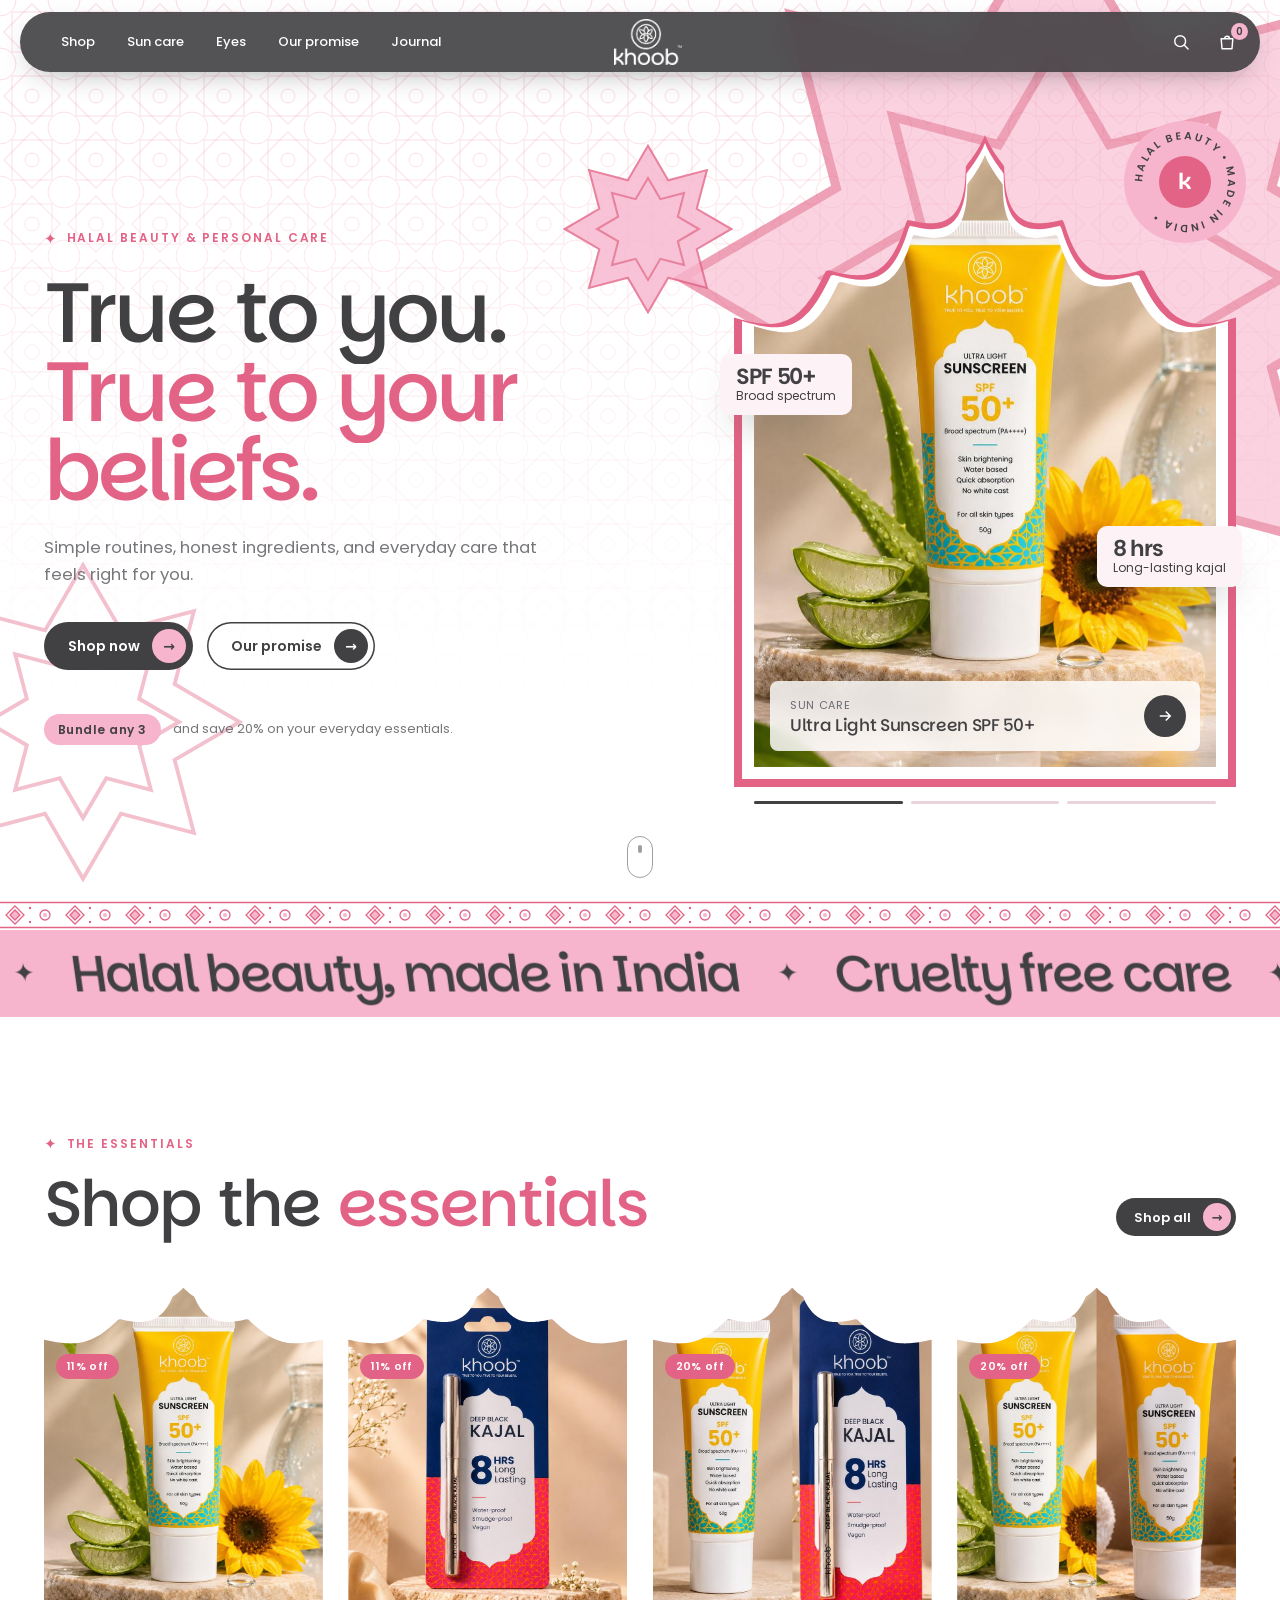
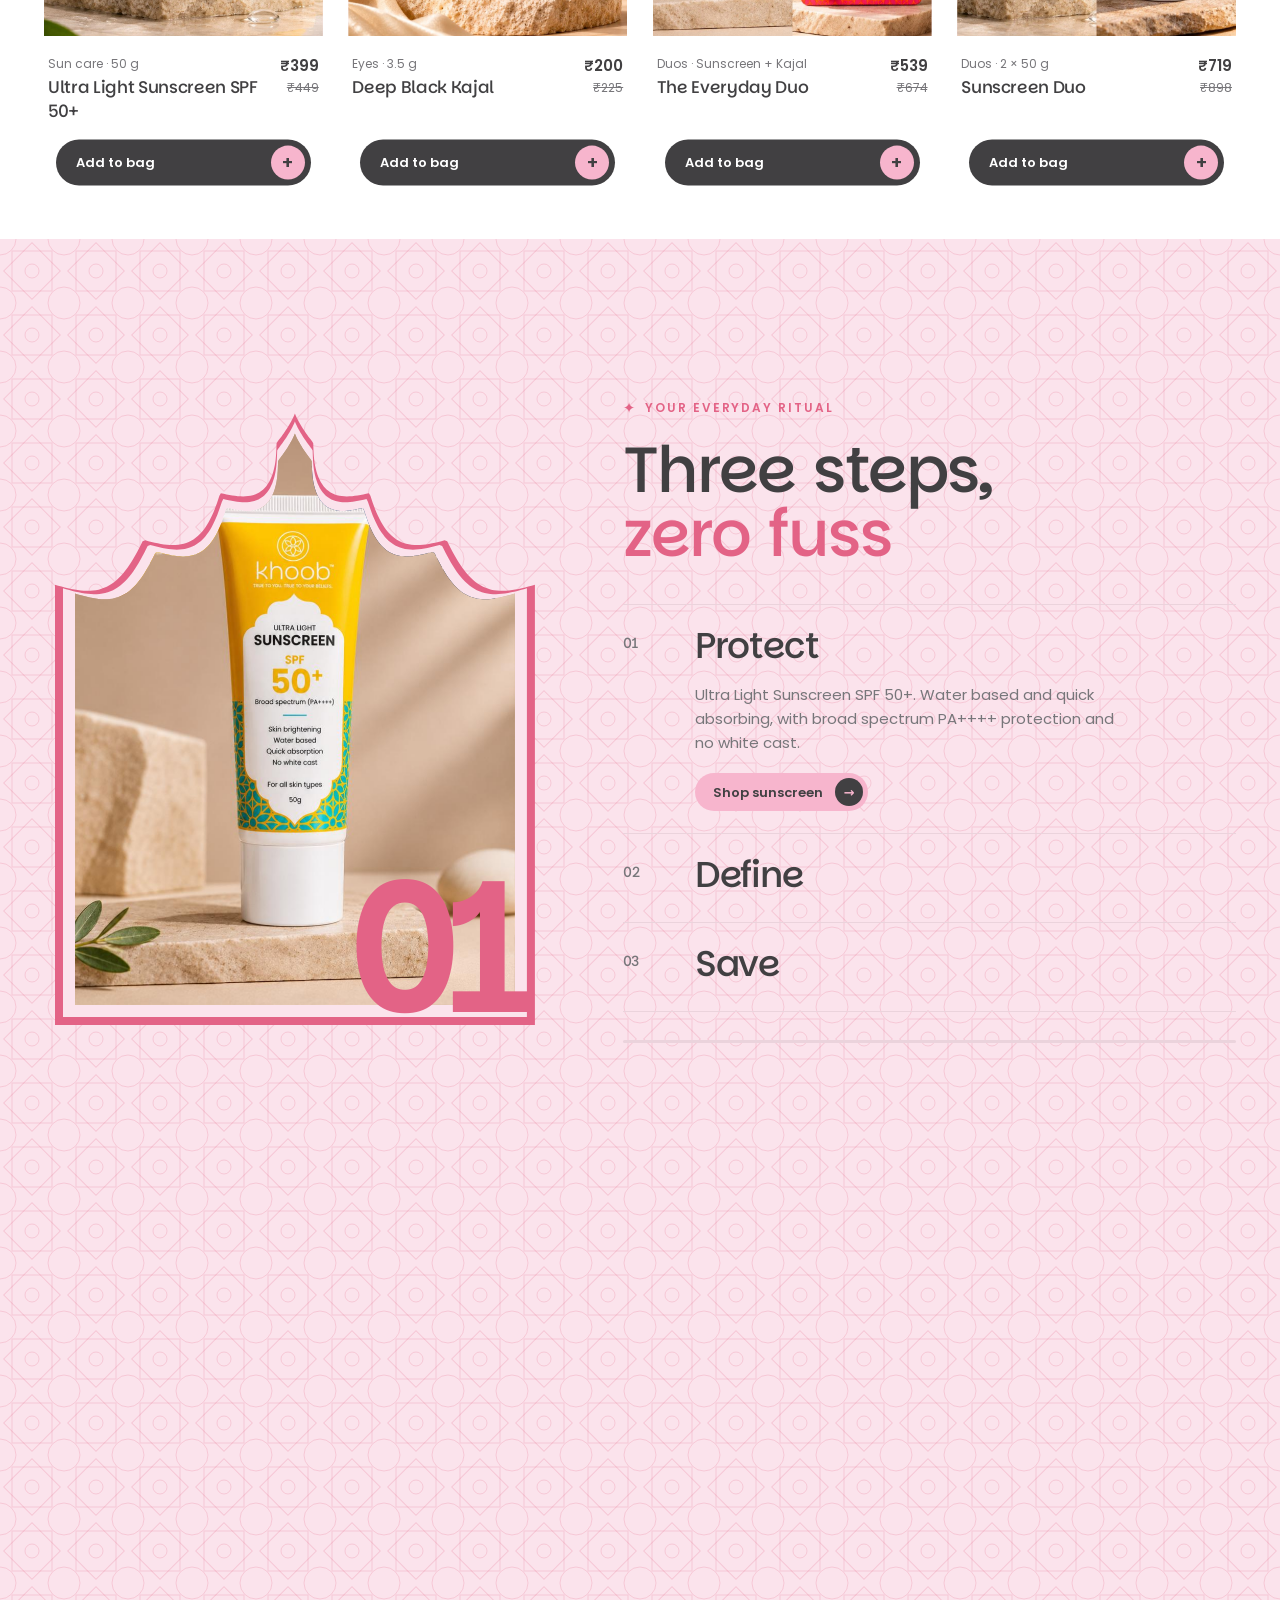
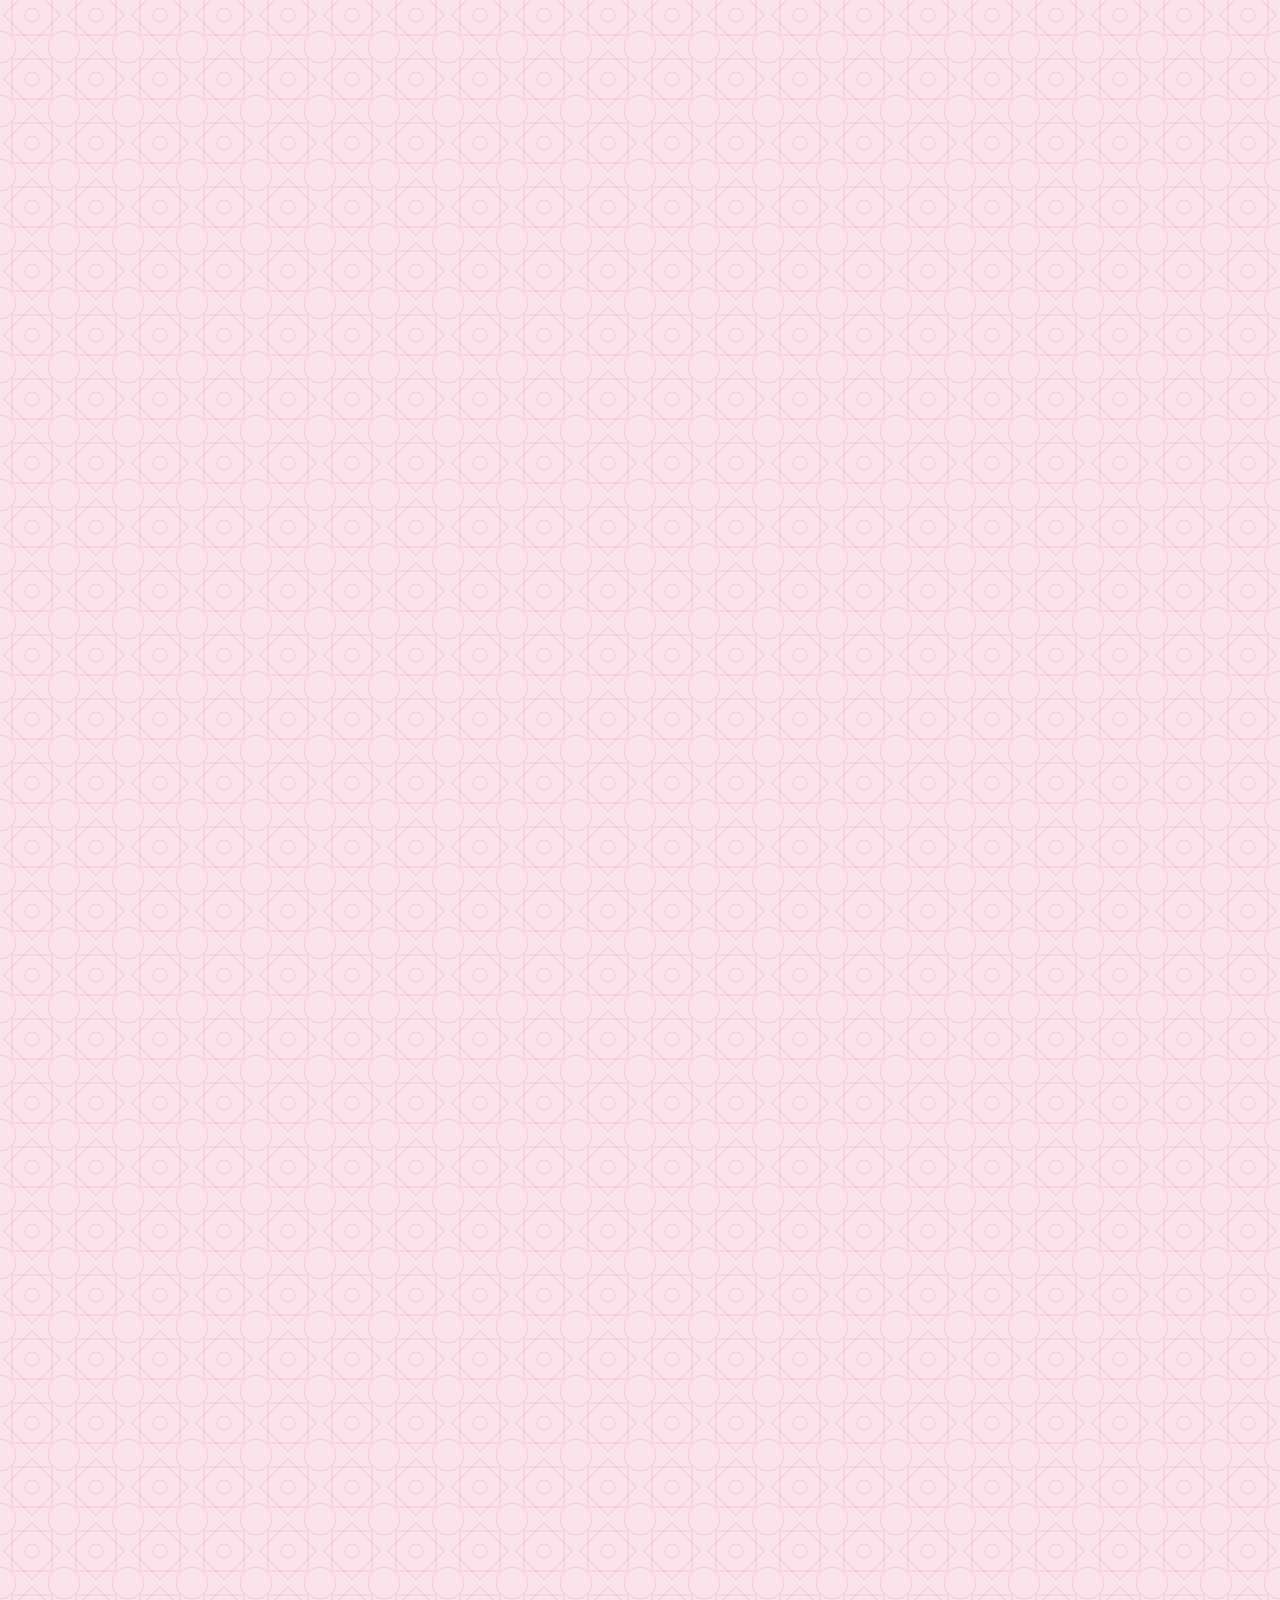
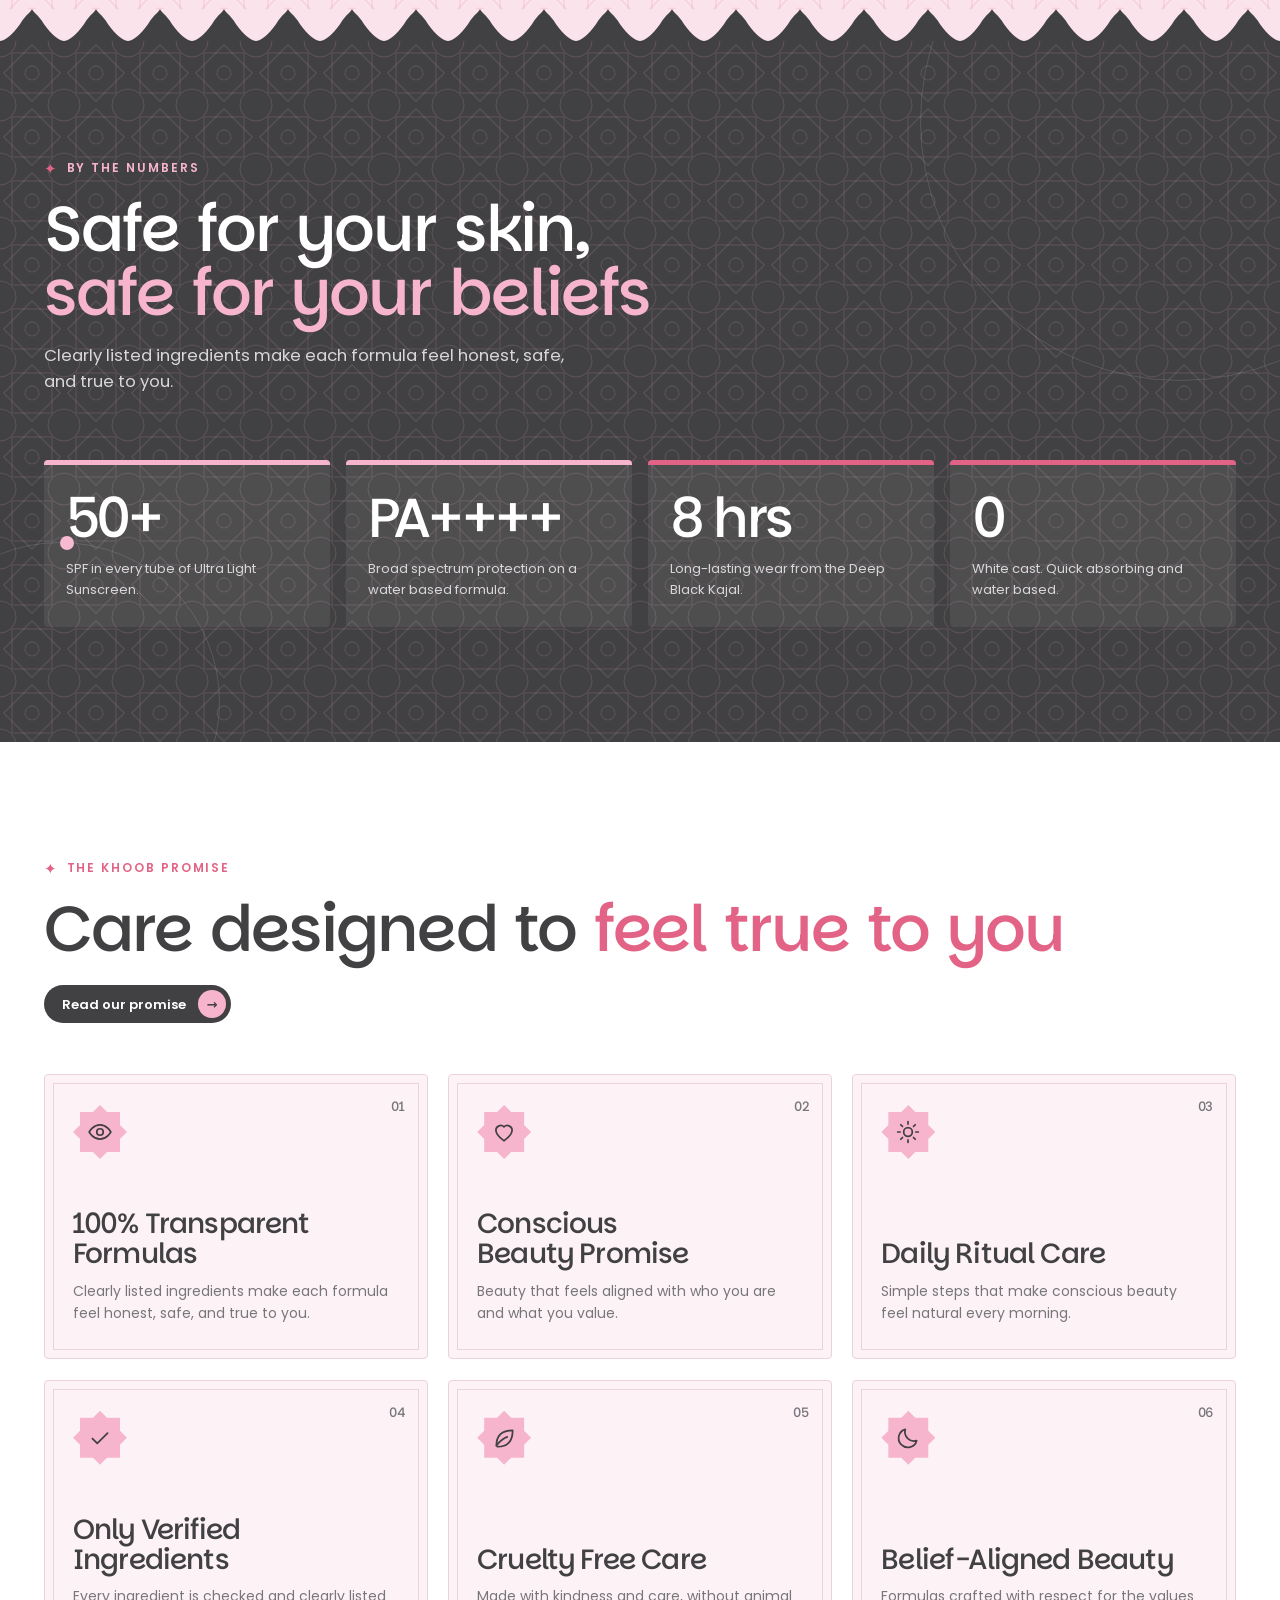
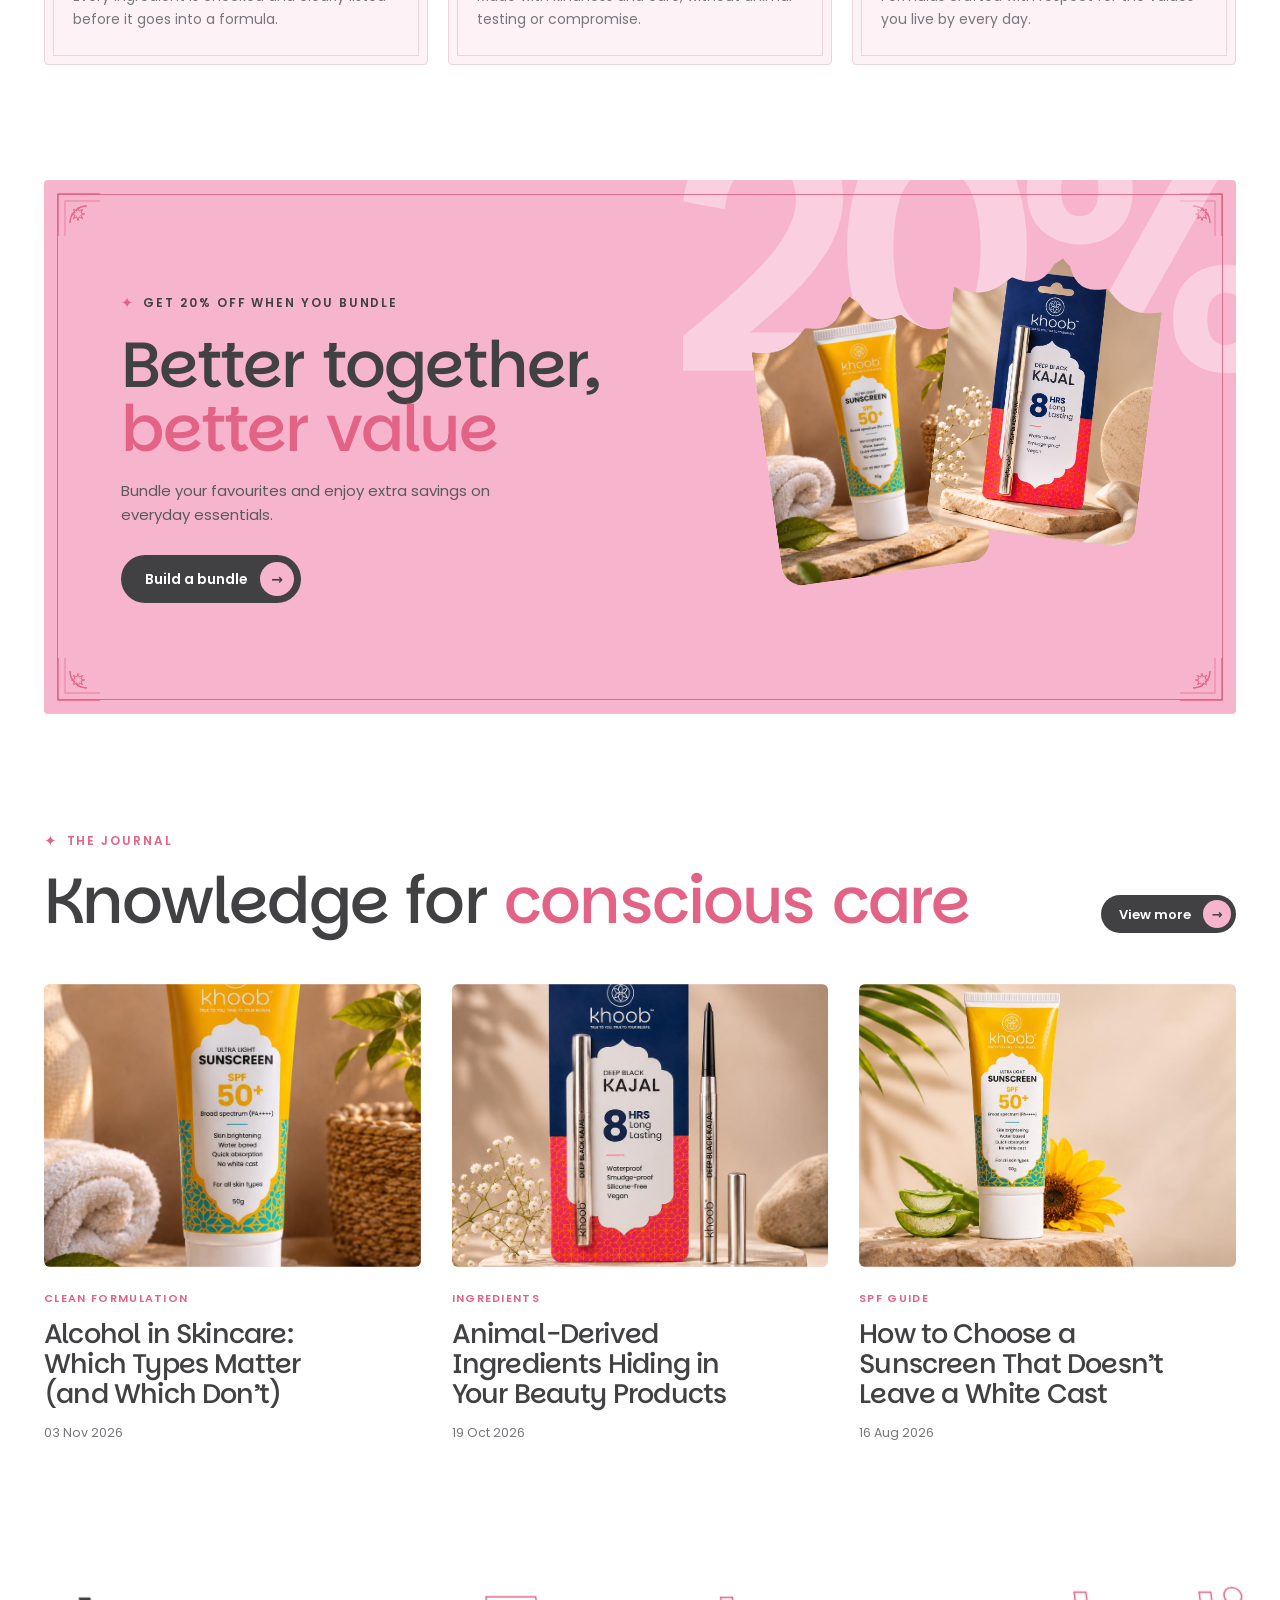
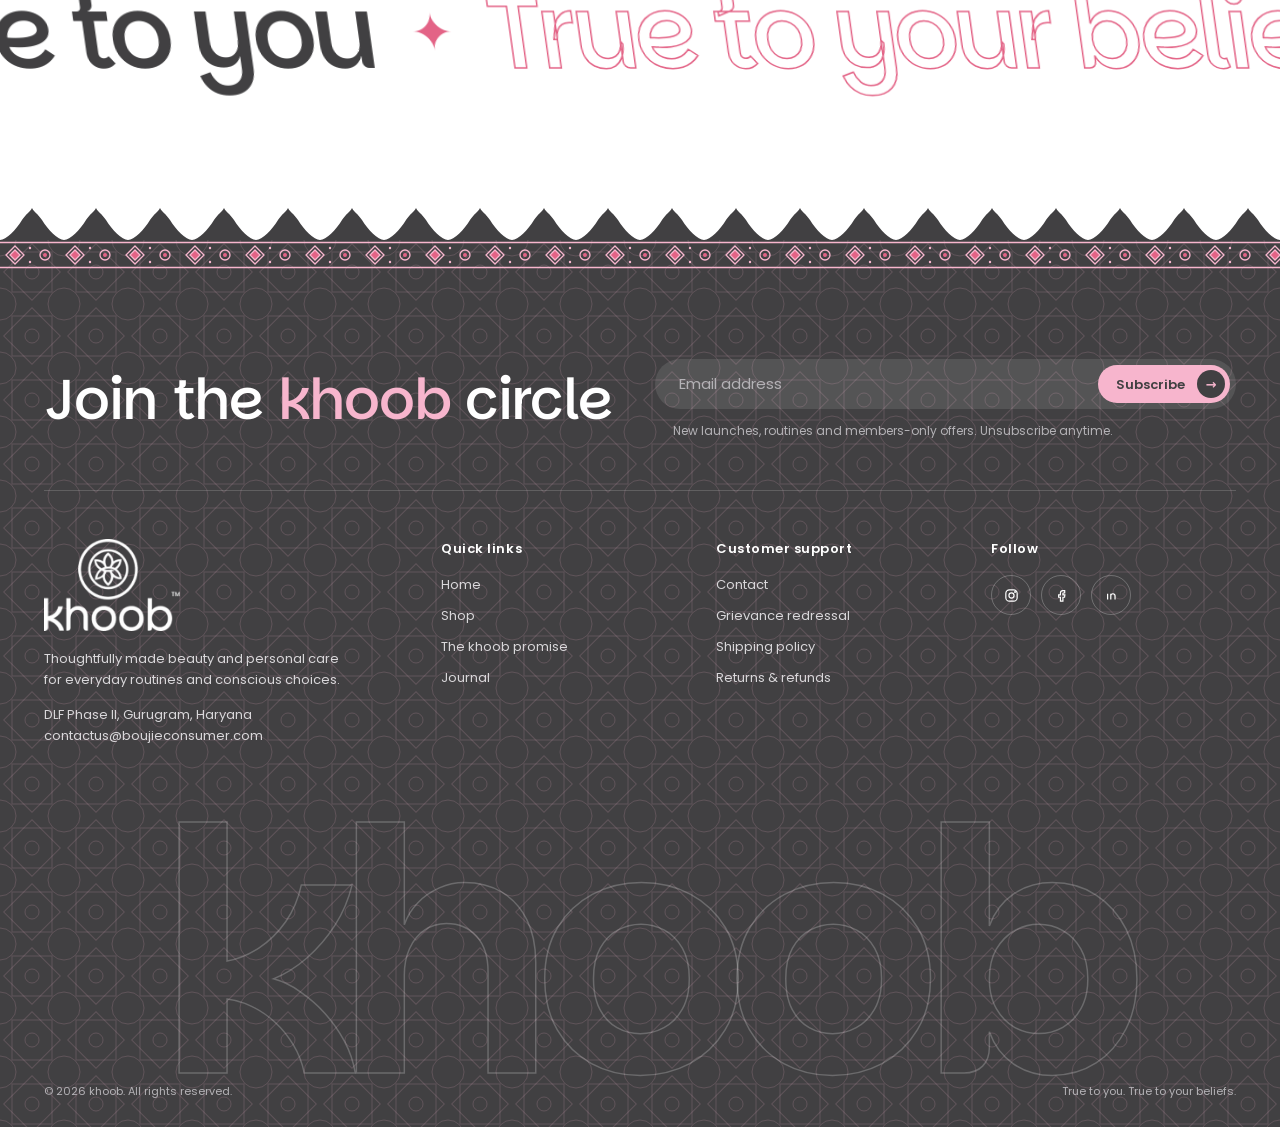
==== commit 343a1baa: "Use the official khoob logo in header, footer, transition and favicon Co-Authored-By: Claude Sonnet " ====
--- a/index.html
+++ b/index.html
@@ -3,18 +3,18 @@
 <title>khoob | Halal Beauty & Personal Care</title><meta name="description" content="Halal beauty and personal care, made in India. Ultra Light Sunscreen SPF 50+, Deep Black Kajal and everyday duos that are true to you and true to your beliefs.">
 <meta property="og:title" content="khoob | Halal Beauty & Personal Care"><meta property="og:description" content="Halal beauty and personal care, made in India. Ultra Light Sunscreen SPF 50+, Deep Black Kajal and everyday duos that are true to you and true to your beliefs."><meta property="og:type" content="website">
 <meta name="theme-color" content="#414042">
-<link rel="icon" href="data:image/svg+xml,%3Csvg xmlns='http://www.w3.org/2000/svg' viewBox='0 0 64 64'%3E%3Ccircle cx='32' cy='32' r='32' fill='%23414042'/%3E%3Ctext x='32' y='44' font-size='38' font-family='Arial' font-weight='700' text-anchor='middle' fill='%23F7B5CD'%3Ek%3C/text%3E%3C/svg%3E">
+<link rel="icon" type="image/png" href="assets/img/favicon.png">
 <link rel="preconnect" href="https://fonts.googleapis.com"><link rel="preconnect" href="https://fonts.gstatic.com" crossorigin>
 <link rel="stylesheet" href="https://fonts.googleapis.com/css2?family=Parkinsans:wght@400;500;600;700&family=Poppins:wght@400;500;600&display=swap">
 <link rel="stylesheet" href="assets/css/site.css"><link rel="stylesheet" href="assets/css/mughal-assets.css"><link rel="stylesheet" href="assets/css/mughal.css">
 <script>(function(){var d=document.documentElement;d.classList.add("js");try{if(sessionStorage.getItem("kh_nav")){d.classList.add("cv-cover");sessionStorage.removeItem("kh_nav")}}catch(e){}setTimeout(function(){d.classList.remove("cv-cover")},4000)})()</script>
 <noscript><style>.js [data-r]{opacity:1!important;transform:none!important}.w>span{transform:none!important}.ri img{clip-path:none!important;transform:none!important}.wm span{transform:none!important}</style></noscript>
 </head><body><svg width="0" height="0" style="position:absolute" aria-hidden="true" focusable="false"><defs><clipPath id="mughal" clipPathUnits="objectBoundingBox"><path d="M0.0000 1.0000L0.0000 0.2800L0.0000 0.2800L0.0068 0.2815L0.0137 0.2829L0.0205 0.2843L0.0273 0.2856L0.0340 0.2868L0.0407 0.2878L0.0473 0.2886L0.0539 0.2893L0.0603 0.2897L0.0667 0.2899L0.0730 0.2898L0.0791 0.2895L0.0852 0.2888L0.0911 0.2879L0.0969 0.2866L0.1025 0.2850L0.1080 0.2831L0.1134 0.2808L0.1186 0.2783L0.1238 0.2754L0.1287 0.2721L0.1335 0.2686L0.1382 0.2648L0.1428 0.2607L0.1472 0.2563L0.1516 0.2517L0.1558 0.2469L0.1599 0.2419L0.1639 0.2367L0.1678 0.2313L0.1716 0.2258L0.1754 0.2202L0.1791 0.2146L0.1827 0.2089L0.1882 0.2074L0.1948 0.2087L0.2013 0.2100L0.2079 0.2112L0.2143 0.2123L0.2207 0.2132L0.2271 0.2140L0.2333 0.2146L0.2395 0.2149L0.2455 0.2151L0.2514 0.2149L0.2572 0.2146L0.2628 0.2139L0.2683 0.2129L0.2736 0.2116L0.2788 0.2100L0.2838 0.2081L0.2886 0.2058L0.2932 0.2033L0.2977 0.2004L0.3020 0.1972L0.3061 0.1937L0.3100 0.1899L0.3137 0.1859L0.3173 0.1816L0.3207 0.1770L0.3239 0.1722L0.3270 0.1672L0.3299 0.1621L0.3327 0.1568L0.3354 0.1513L0.3379 0.1458L0.3403 0.1402L0.3427 0.1346L0.3457 0.1303L0.3517 0.1313L0.3576 0.1323L0.3635 0.1332L0.3694 0.1340L0.3751 0.1347L0.3808 0.1352L0.3864 0.1355L0.3919 0.1356L0.3972 0.1354L0.4024 0.1350L0.4074 0.1344L0.4123 0.1335L0.4169 0.1323L0.4214 0.1308L0.4256 0.1290L0.4297 0.1269L0.4334 0.1245L0.4370 0.1218L0.4403 0.1188L0.4434 0.1155L0.4462 0.1119L0.4487 0.1081L0.4511 0.1040L0.4531 0.0997L0.4549 0.0952L0.4565 0.0905L0.4579 0.0856L0.4590 0.0805L0.4599 0.0753L0.4605 0.0700L0.4610 0.0646L0.4613 0.0592L0.4616 0.0539L0.4618 0.0487L0.4640 0.0457L0.4666 0.0431L0.4691 0.0405L0.4717 0.0379L0.4741 0.0352L0.4765 0.0326L0.4789 0.0299L0.4812 0.0272L0.4835 0.0245L0.4857 0.0217L0.4879 0.0189L0.4900 0.0160L0.4921 0.0131L0.4942 0.0101L0.4962 0.0070L0.4981 0.0038L0.5000 0.0000L0.5019 0.0038L0.5038 0.0070L0.5058 0.0101L0.5079 0.0131L0.5100 0.0160L0.5121 0.0189L0.5143 0.0217L0.5165 0.0245L0.5188 0.0272L0.5211 0.0299L0.5235 0.0326L0.5259 0.0352L0.5283 0.0379L0.5309 0.0405L0.5334 0.0431L0.5360 0.0457L0.5382 0.0487L0.5384 0.0539L0.5387 0.0592L0.5390 0.0646L0.5395 0.0700L0.5401 0.0753L0.5410 0.0805L0.5421 0.0856L0.5435 0.0905L0.5451 0.0952L0.5469 0.0997L0.5489 0.1040L0.5513 0.1081L0.5538 0.1119L0.5566 0.1155L0.5597 0.1188L0.5630 0.1218L0.5666 0.1245L0.5703 0.1269L0.5744 0.1290L0.5786 0.1308L0.5831 0.1323L0.5877 0.1335L0.5926 0.1344L0.5976 0.1350L0.6028 0.1354L0.6081 0.1356L0.6136 0.1355L0.6192 0.1352L0.6249 0.1347L0.6306 0.1340L0.6365 0.1332L0.6424 0.1323L0.6483 0.1313L0.6543 0.1303L0.6573 0.1346L0.6597 0.1402L0.6621 0.1458L0.6646 0.1513L0.6673 0.1568L0.6701 0.1621L0.6730 0.1672L0.6761 0.1722L0.6793 0.1770L0.6827 0.1816L0.6863 0.1859L0.6900 0.1899L0.6939 0.1937L0.6980 0.1972L0.7023 0.2004L0.7068 0.2033L0.7114 0.2058L0.7162 0.2081L0.7212 0.2100L0.7264 0.2116L0.7317 0.2129L0.7372 0.2139L0.7428 0.2146L0.7486 0.2149L0.7545 0.2151L0.7605 0.2149L0.7667 0.2146L0.7729 0.2140L0.7793 0.2132L0.7857 0.2123L0.7921 0.2112L0.7987 0.2100L0.8052 0.2087L0.8118 0.2074L0.8173 0.2089L0.8209 0.2146L0.8246 0.2202L0.8284 0.2258L0.8322 0.2313L0.8361 0.2367L0.8401 0.2419L0.8442 0.2469L0.8484 0.2517L0.8528 0.2563L0.8572 0.2607L0.8618 0.2648L0.8665 0.2686L0.8713 0.2721L0.8762 0.2754L0.8814 0.2783L0.8866 0.2808L0.8920 0.2831L0.8975 0.2850L0.9031 0.2866L0.9089 0.2879L0.9148 0.2888L0.9209 0.2895L0.9270 0.2898L0.9333 0.2899L0.9397 0.2897L0.9461 0.2893L0.9527 0.2886L0.9593 0.2878L0.9660 0.2868L0.9727 0.2856L0.9795 0.2843L0.9863 0.2829L0.9932 0.2815L1.0000 0.2800L1.0000 0.2800L1.0000 1.0000Z"/></clipPath><clipPath id="mughal-sm" clipPathUnits="objectBoundingBox"><path d="M0.0000 1.0000L0.0000 0.1500L0.0000 0.1500L0.0089 0.1514L0.0177 0.1528L0.0265 0.1542L0.0354 0.1555L0.0442 0.1566L0.0529 0.1577L0.0616 0.1586L0.0703 0.1593L0.0789 0.1598L0.0875 0.1601L0.0960 0.1602L0.1044 0.1600L0.1128 0.1596L0.1211 0.1589L0.1293 0.1580L0.1374 0.1567L0.1454 0.1552L0.1533 0.1533L0.1611 0.1512L0.1688 0.1488L0.1765 0.1462L0.1840 0.1432L0.1914 0.1400L0.1987 0.1366L0.2059 0.1329L0.2130 0.1290L0.2200 0.1249L0.2269 0.1206L0.2337 0.1161L0.2404 0.1116L0.2470 0.1069L0.2535 0.1021L0.2599 0.0973L0.2662 0.0924L0.2734 0.0912L0.2811 0.0925L0.2888 0.0938L0.2964 0.0949L0.3040 0.0960L0.3115 0.0969L0.3188 0.0977L0.3261 0.0983L0.3333 0.0987L0.3403 0.0990L0.3473 0.0989L0.3541 0.0987L0.3607 0.0982L0.3673 0.0974L0.3736 0.0964L0.3798 0.0950L0.3859 0.0934L0.3918 0.0915L0.3975 0.0893L0.4030 0.0868L0.4083 0.0841L0.4135 0.0811L0.4184 0.0778L0.4232 0.0742L0.4278 0.0705L0.4321 0.0665L0.4363 0.0623L0.4402 0.0580L0.4440 0.0535L0.4476 0.0488L0.4509 0.0440L0.4540 0.0391L0.4569 0.0342L0.4597 0.0293L0.4627 0.0252L0.4666 0.0231L0.4704 0.0210L0.4741 0.0189L0.4777 0.0167L0.4812 0.0146L0.4846 0.0124L0.4879 0.0101L0.4911 0.0078L0.4942 0.0054L0.4971 0.0029L0.5000 0.0000L0.5029 0.0029L0.5058 0.0054L0.5089 0.0078L0.5121 0.0101L0.5154 0.0124L0.5188 0.0146L0.5223 0.0167L0.5259 0.0189L0.5296 0.0210L0.5334 0.0231L0.5373 0.0252L0.5403 0.0293L0.5431 0.0342L0.5460 0.0391L0.5491 0.0440L0.5524 0.0488L0.5560 0.0535L0.5598 0.0580L0.5637 0.0623L0.5679 0.0665L0.5722 0.0705L0.5768 0.0742L0.5816 0.0778L0.5865 0.0811L0.5917 0.0841L0.5970 0.0868L0.6025 0.0893L0.6082 0.0915L0.6141 0.0934L0.6202 0.0950L0.6264 0.0964L0.6327 0.0974L0.6393 0.0982L0.6459 0.0987L0.6527 0.0989L0.6597 0.0990L0.6667 0.0987L0.6739 0.0983L0.6812 0.0977L0.6885 0.0969L0.6960 0.0960L0.7036 0.0949L0.7112 0.0938L0.7189 0.0925L0.7266 0.0912L0.7338 0.0924L0.7401 0.0973L0.7465 0.1021L0.7530 0.1069L0.7596 0.1116L0.7663 0.1161L0.7731 0.1206L0.7800 0.1249L0.7870 0.1290L0.7941 0.1329L0.8013 0.1366L0.8086 0.1400L0.8160 0.1432L0.8235 0.1462L0.8312 0.1488L0.8389 0.1512L0.8467 0.1533L0.8546 0.1552L0.8626 0.1567L0.8707 0.1580L0.8789 0.1589L0.8872 0.1596L0.8956 0.1600L0.9040 0.1602L0.9125 0.1601L0.9211 0.1598L0.9297 0.1593L0.9384 0.1586L0.9471 0.1577L0.9558 0.1566L0.9646 0.1555L0.9735 0.1542L0.9823 0.1528L0.9911 0.1514L1.0000 0.1500L1.0000 0.1500L1.0000 1.0000Z"/></clipPath></defs></svg><a class="sr" href="#main">Skip to content</a>
-<div class="cv" aria-hidden="true"><span></span><span></span><span></span><span></span><span></span><b>khoob<em>.</em></b></div>
+<div class="cv" aria-hidden="true"><span></span><span></span><span></span><span></span><span></span><b><img src="assets/img/logo-white.png" alt=""></b></div>
 <div class="progress" aria-hidden="true"></div><div class="cur" aria-hidden="true"></div>
 <header class="hd"><nav aria-label="Main"><ul><li><a href="shop.html">Shop</a></li><li><a href="shop.html?cat=Sun%20care">Sun care</a></li><li><a href="shop.html?cat=Eyes">Eyes</a></li><li><a href="our-promise.html">Our promise</a></li><li><a href="journal.html">Journal</a></li></ul>
 <button class="ib burger" data-menu aria-label="Menu" aria-expanded="false"><svg viewBox="0 0 24 24"><path d="M4 8h16M4 16h16"/></svg></button></nav>
-<a class="logo" href="index.html" aria-label="khoob home">khoob<sup>TM</sup></a>
+<a class="logo" href="index.html" aria-label="khoob home"><img src="assets/img/logo-white.png" alt="khoob" width="208" height="140"></a>
 <div class="rt"><button class="ib" data-search aria-label="Search products"><svg viewBox="0 0 24 24"><circle cx="11" cy="11" r="6.5"/><path d="M16 16l4.5 4.5"/></svg></button><button class="ib" data-cart aria-label="Open bag"><svg viewBox="0 0 24 24"><path d="M5 8h14l-1 12H6zM9 8a3 3 0 0 1 6 0"/></svg><span class="cnt">0</span></button></div></header>
 <div class="mnav" aria-label="Menu"><div><a class="big" href="index.html"><span style="--i:0">Home</span></a><a class="big" href="shop.html"><span style="--i:1">Shop</span></a><a class="big" href="shop.html?cat=Sun%20care"><span style="--i:2">Sun care</span></a><a class="big" href="shop.html?cat=Eyes"><span style="--i:3">Eyes</span></a><a class="big" href="shop.html?cat=Duos"><span style="--i:4">Duos</span></a><a class="big" href="our-promise.html"><span style="--i:5">Our promise</span></a><a class="big" href="journal.html"><span style="--i:6">Journal</span></a><a class="big" href="contact.html"><span style="--i:7">Contact</span></a></div>
 <div class="mf"><small>Halal beauty & personal care,<br>made in India.</small><small><a href="mailto:contactus@boujieconsumer.com">contactus@boujieconsumer.com</a></small></div></div>
@@ -76,7 +76,7 @@
 <div class="mq " data-rev="1" aria-hidden="true"><div class="mq-track"><span>True to you</span><span class="o">True to your beliefs</span><span>True to you</span><span class="o">True to your beliefs</span></div></div></main><div class="arcade" aria-hidden="true"></div><footer class="ft"><div class="rugband dk" aria-hidden="true"></div><div class="wrap">
 <div class="ft-top"><h2 class="h-lg" data-split>Join the <em>khoob</em> circle</h2>
 <div><form class="nl" data-toast-form="Thanks, you’re on the list"><input required type="email" placeholder="Email address" aria-label="Email address"><button class="btn sm">Subscribe <i>→</i></button></form><p class="ft-note">New launches, routines and members-only offers. Unsubscribe anytime.</p></div></div>
-<div class="fcols"><div><div class="logo">khoob<sup>TM</sup></div><p>Thoughtfully made beauty and personal care for everyday routines and conscious choices.</p><p>DLF Phase II, Gurugram, Haryana<br><a href="mailto:contactus@boujieconsumer.com" style="display:inline;background:none">contactus@boujieconsumer.com</a></p></div>
+<div class="fcols"><div><div class="logo"><img src="assets/img/logo-white.png" alt="khoob" width="208" height="140"></div><p>Thoughtfully made beauty and personal care for everyday routines and conscious choices.</p><p>DLF Phase II, Gurugram, Haryana<br><a href="mailto:contactus@boujieconsumer.com" style="display:inline;background:none">contactus@boujieconsumer.com</a></p></div>
 <div><h4>Quick links</h4><a href="index.html">Home</a><a href="shop.html">Shop</a><a href="our-promise.html">The khoob promise</a><a href="journal.html">Journal</a></div>
 <div><h4>Customer support</h4><a href="contact.html">Contact</a><a href="https://shopkhoob.com/pages/contact#khoob-grievance" target="_blank" rel="noopener">Grievance redressal</a><a href="https://shopkhoob.com/pages/shipping-policy" target="_blank" rel="noopener">Shipping policy</a><a href="https://shopkhoob.com/pages/returns-refunds" target="_blank" rel="noopener">Returns &amp; refunds</a></div>
 <div><h4>Follow</h4><div class="soc"><a href="https://www.instagram.com/itskhoob" target="_blank" rel="noopener" aria-label="Instagram"><svg viewBox="0 0 24 24"><rect x="4" y="4" width="16" height="16" rx="5"/><circle cx="12" cy="12" r="3.6"/><circle cx="17" cy="7" r=".6"/></svg></a><a href="https://www.facebook.com/khoobtm" target="_blank" rel="noopener" aria-label="Facebook"><svg viewBox="0 0 24 24"><path d="M14 8.5h2.5V5H14c-2.2 0-3.5 1.4-3.5 3.6V11H8v3.5h2.5V20H14v-5.5h2.3l.5-3.5H14V9.2c0-.5.2-.7.7-.7z"/></svg></a><a href="http://linkedin.com/company/khoob%E2%84%A2/" target="_blank" rel="noopener" aria-label="LinkedIn"><svg viewBox="0 0 24 24"><path d="M6.5 9.5v8M6.5 6v.1M11 17.5v-8M11 12.5c0-2 1.3-3 3-3s3 1 3 3v5"/></svg></a></div></div></div>
--- a/assets/css/mughal.css
+++ b/assets/css/mughal.css
@@ -57,3 +57,10 @@
 .eyebrow::before{content:"✦";width:auto;height:auto;border-radius:0;background:none;box-shadow:none;animation:none;color:var(--pink);font-size:15px;letter-spacing:0}
 .prow .now{color:var(--pink)}
 .mq-track span.o{-webkit-text-stroke-color:var(--pink)}
+
+/* Brand logo */
+.logo{display:inline-flex}.logo img{height:46px;width:auto;display:block}
+.hd{padding-block:7px}
+.fcols .logo{margin-bottom:18px}.fcols .logo img{height:92px}
+.cv b img{height:clamp(120px,20vw,210px);width:auto}
+@media(max-width:940px){.logo img{height:42px}}
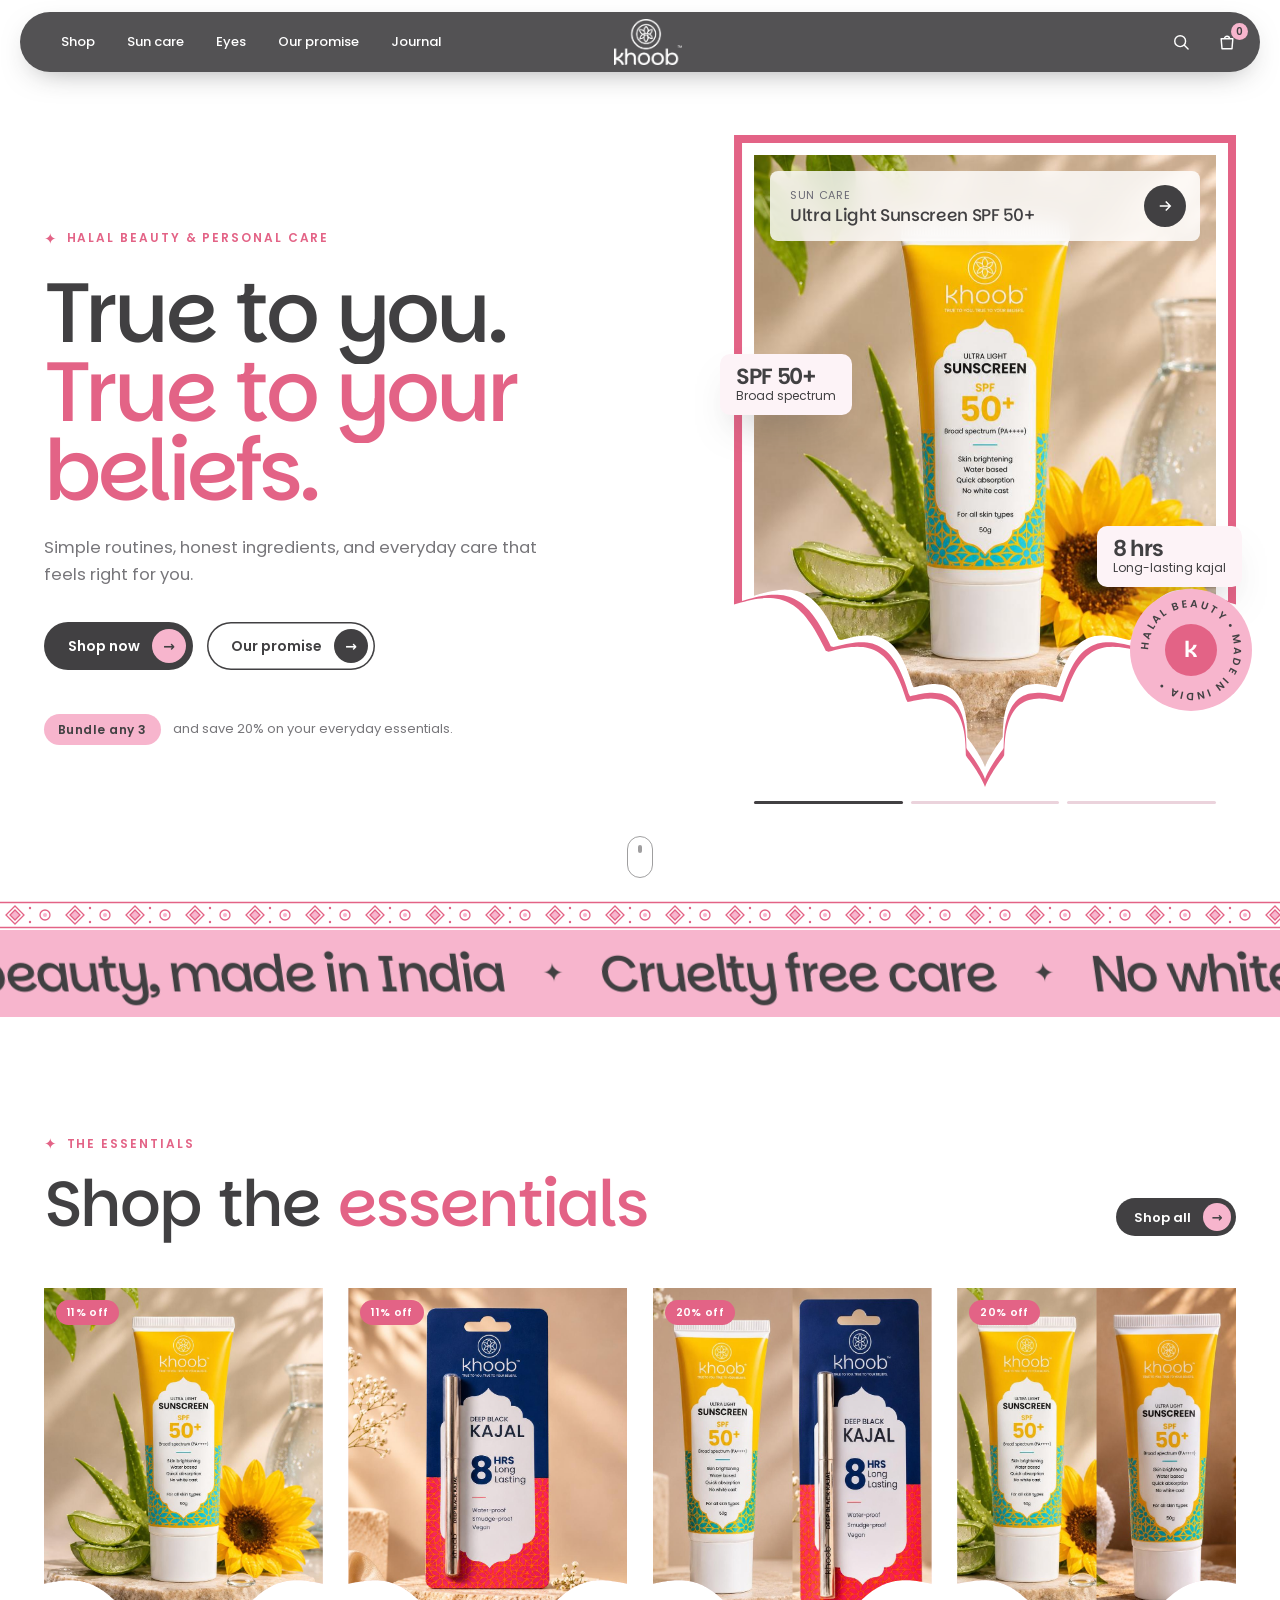
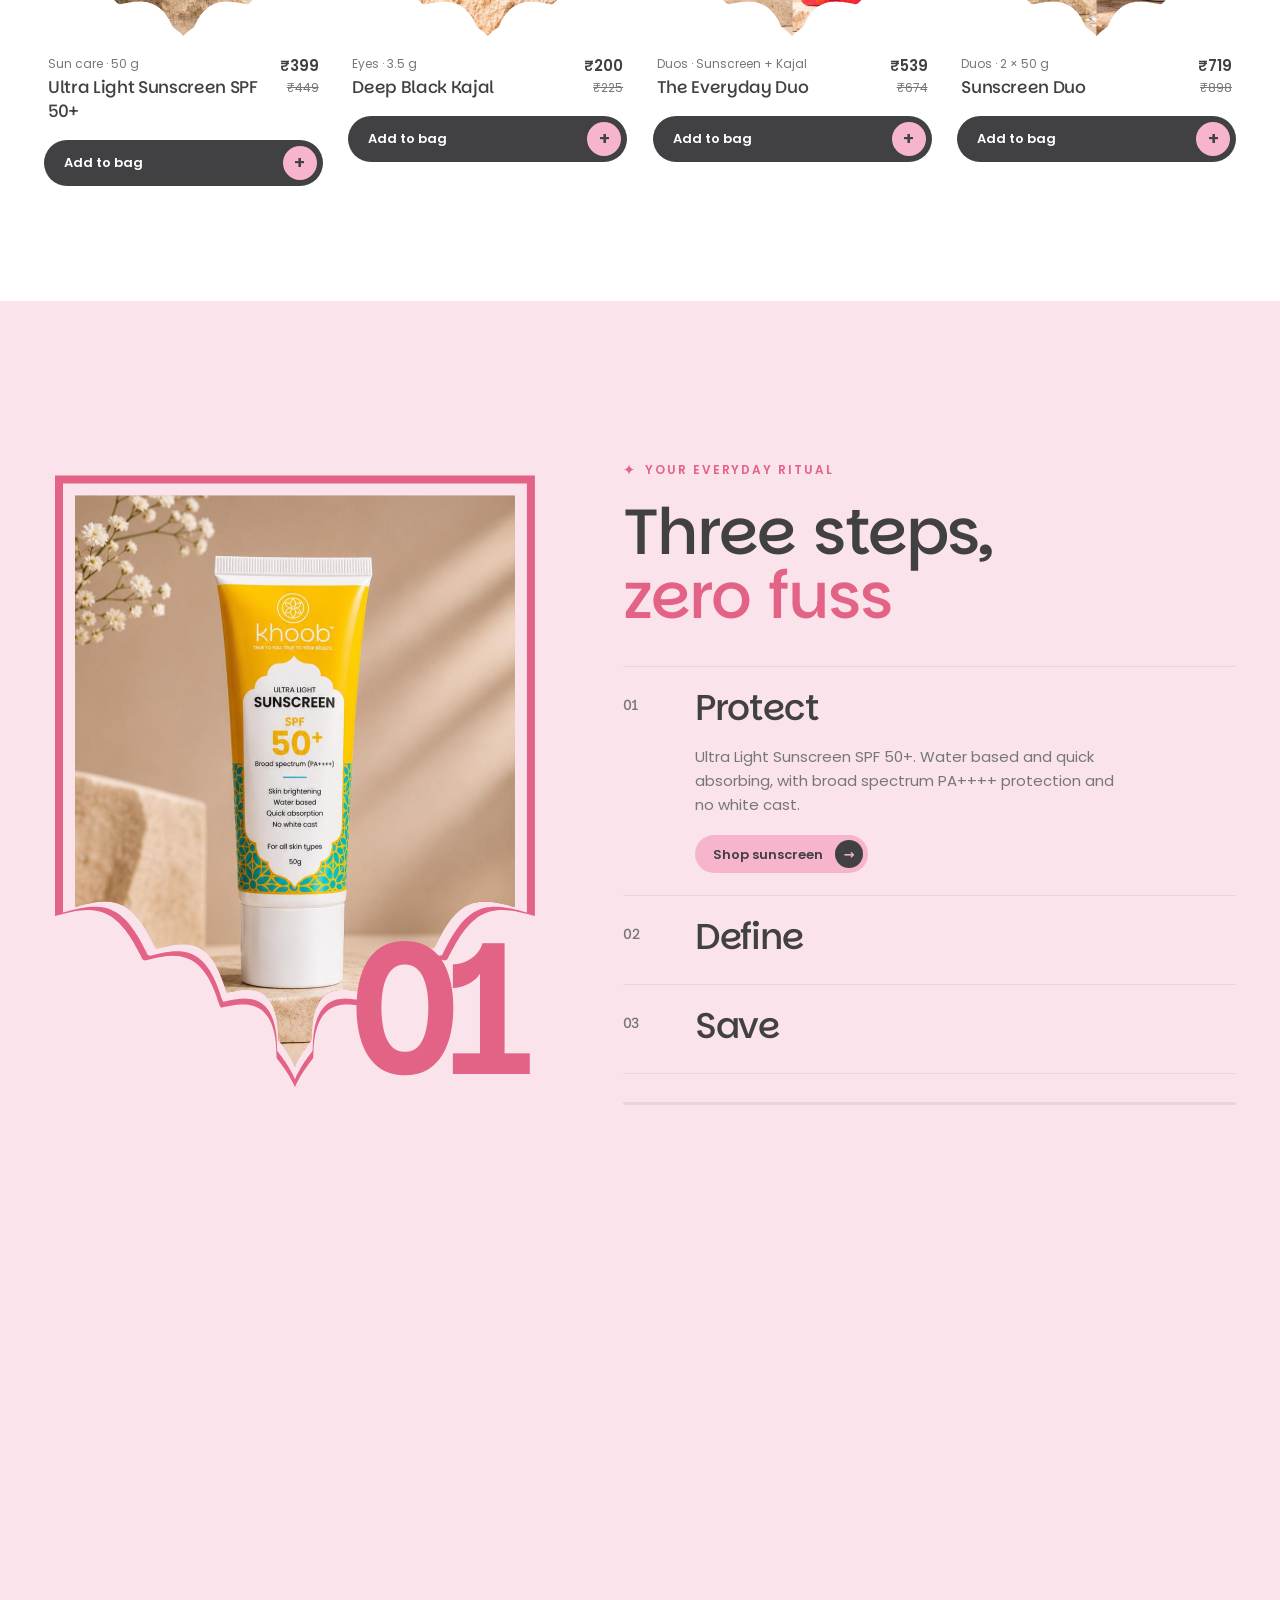
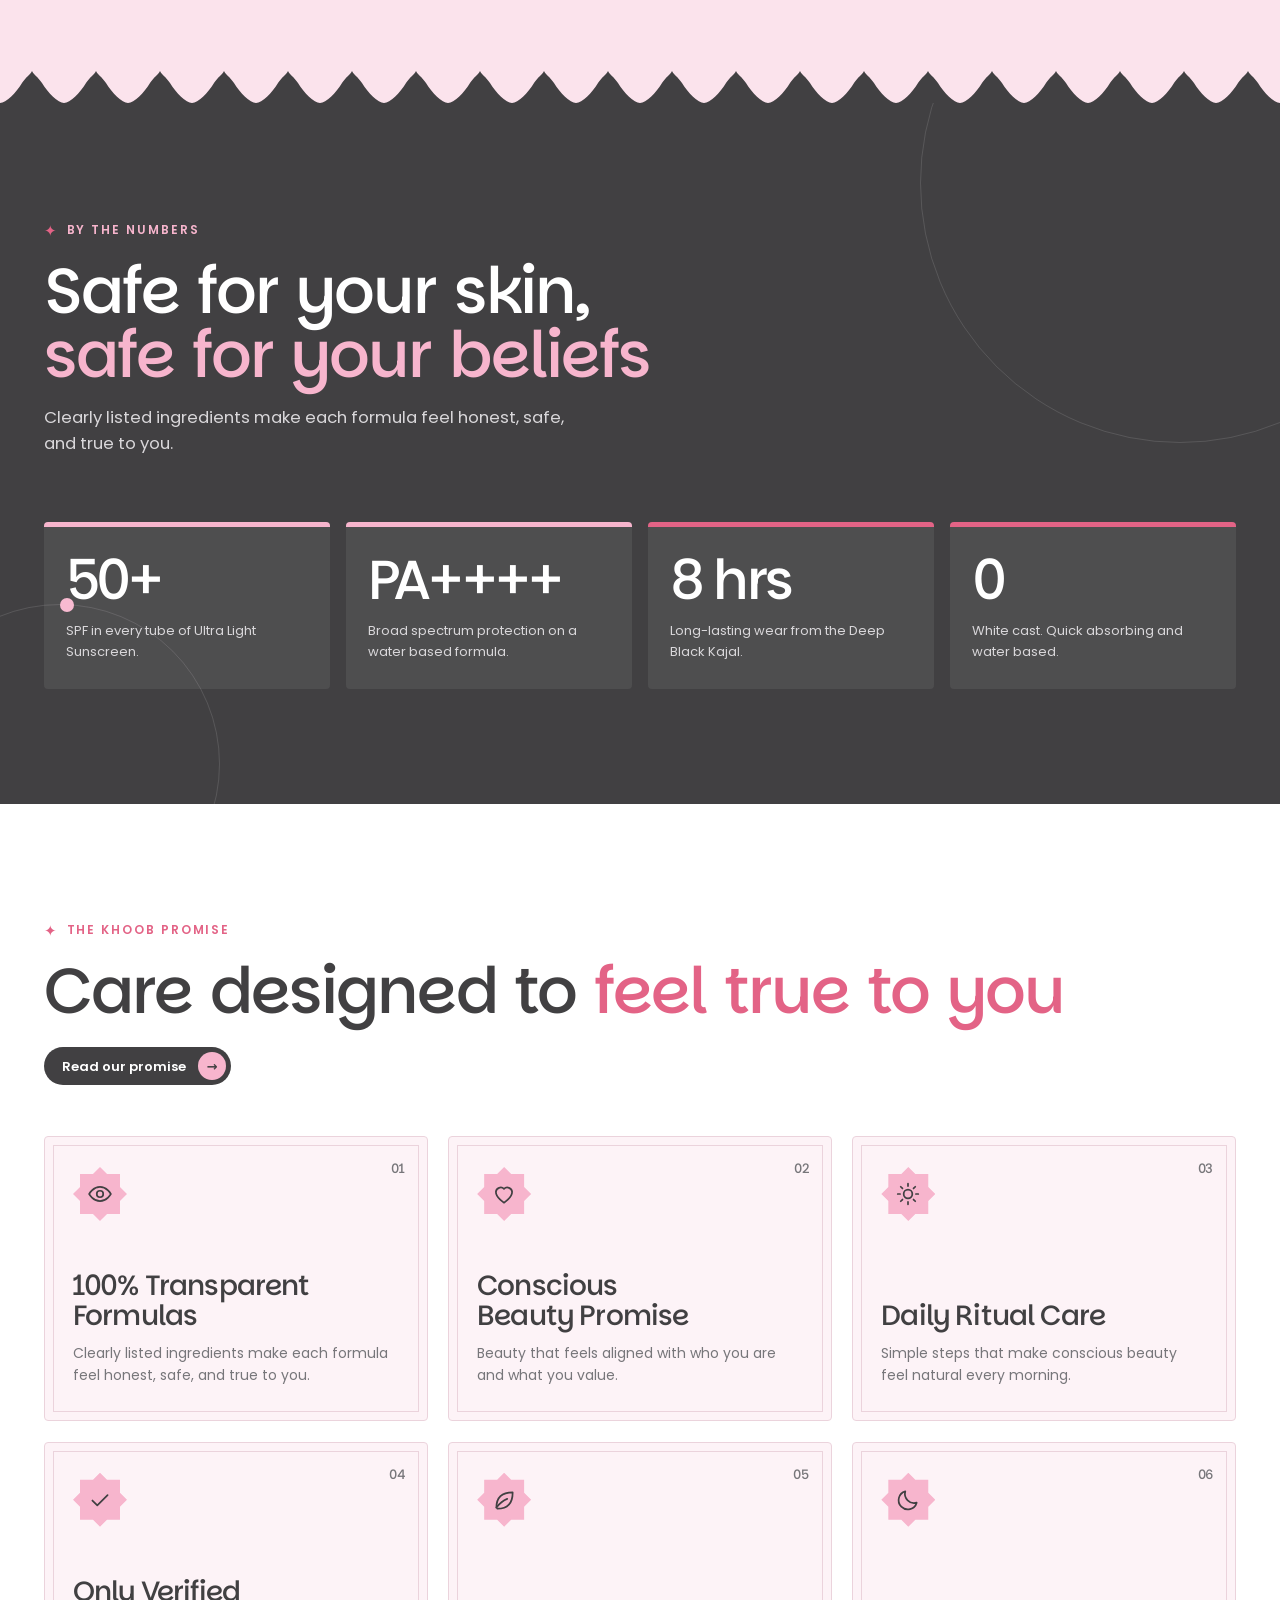
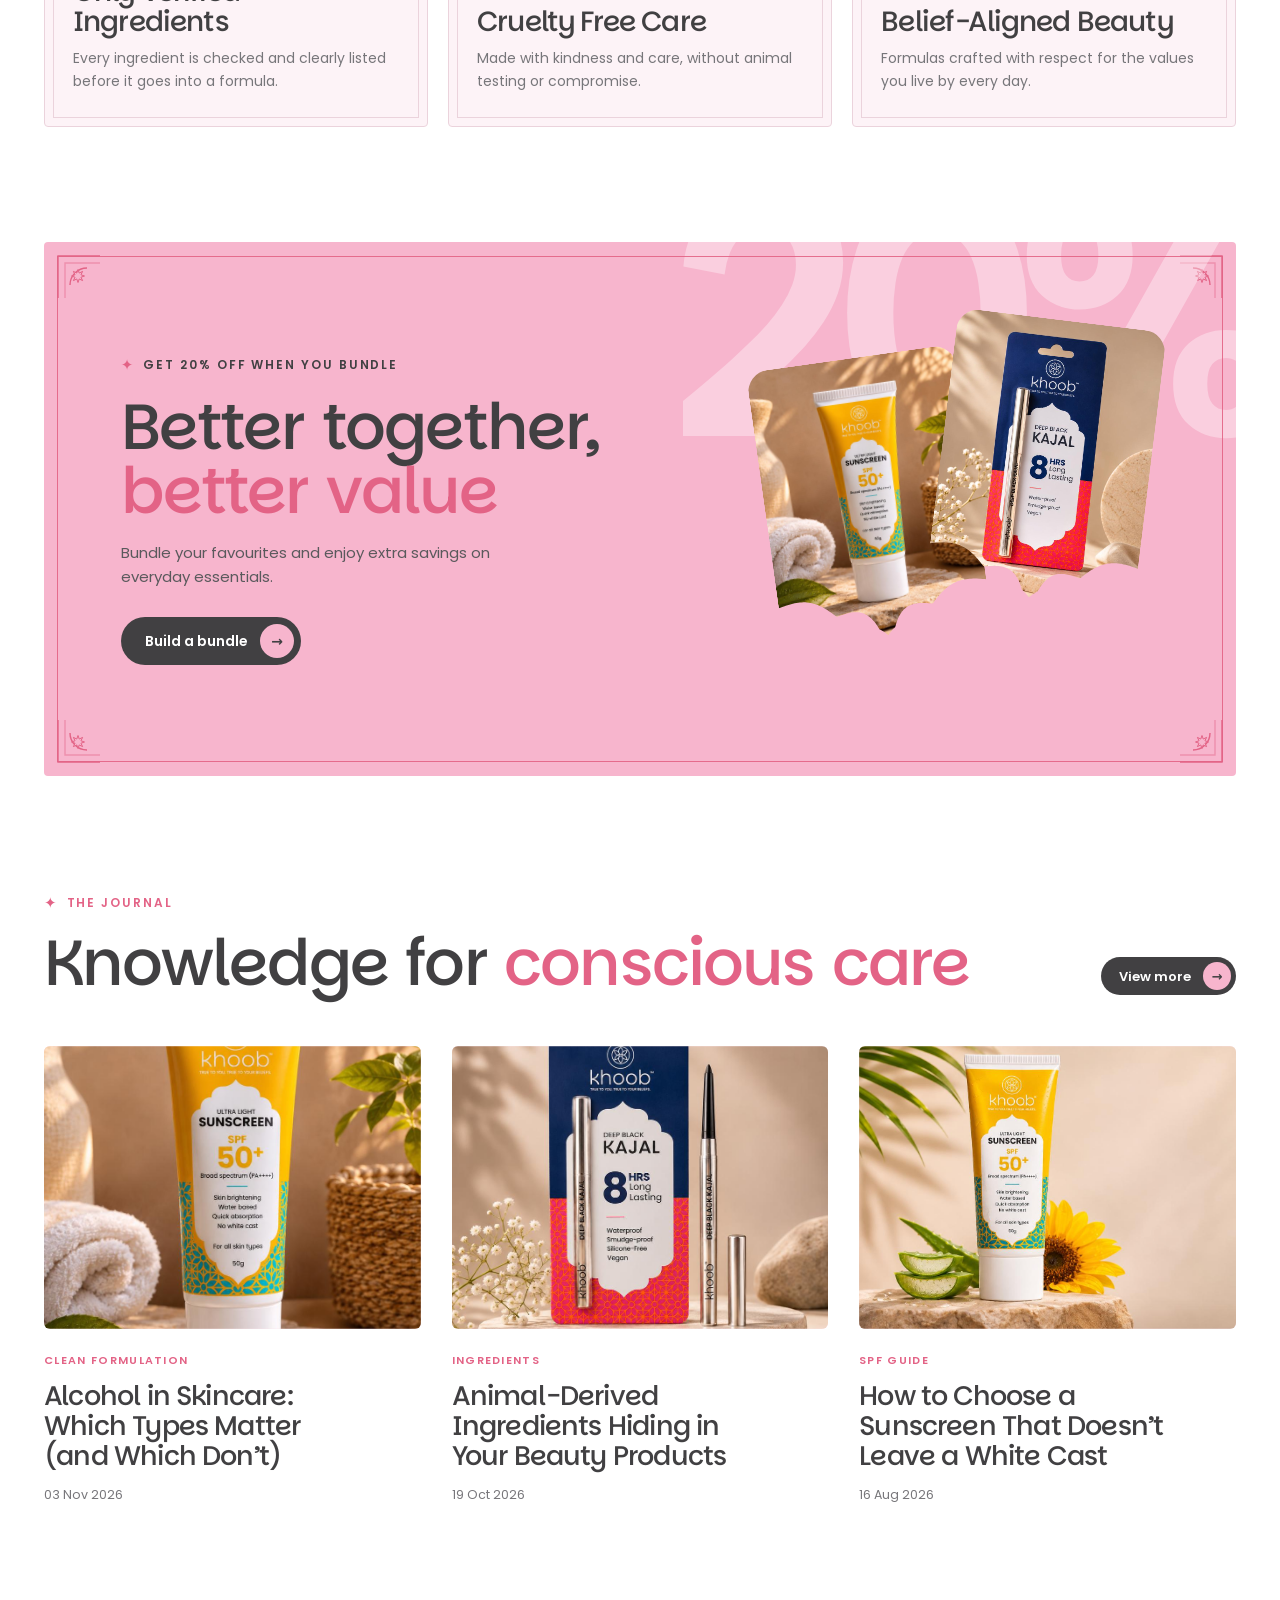
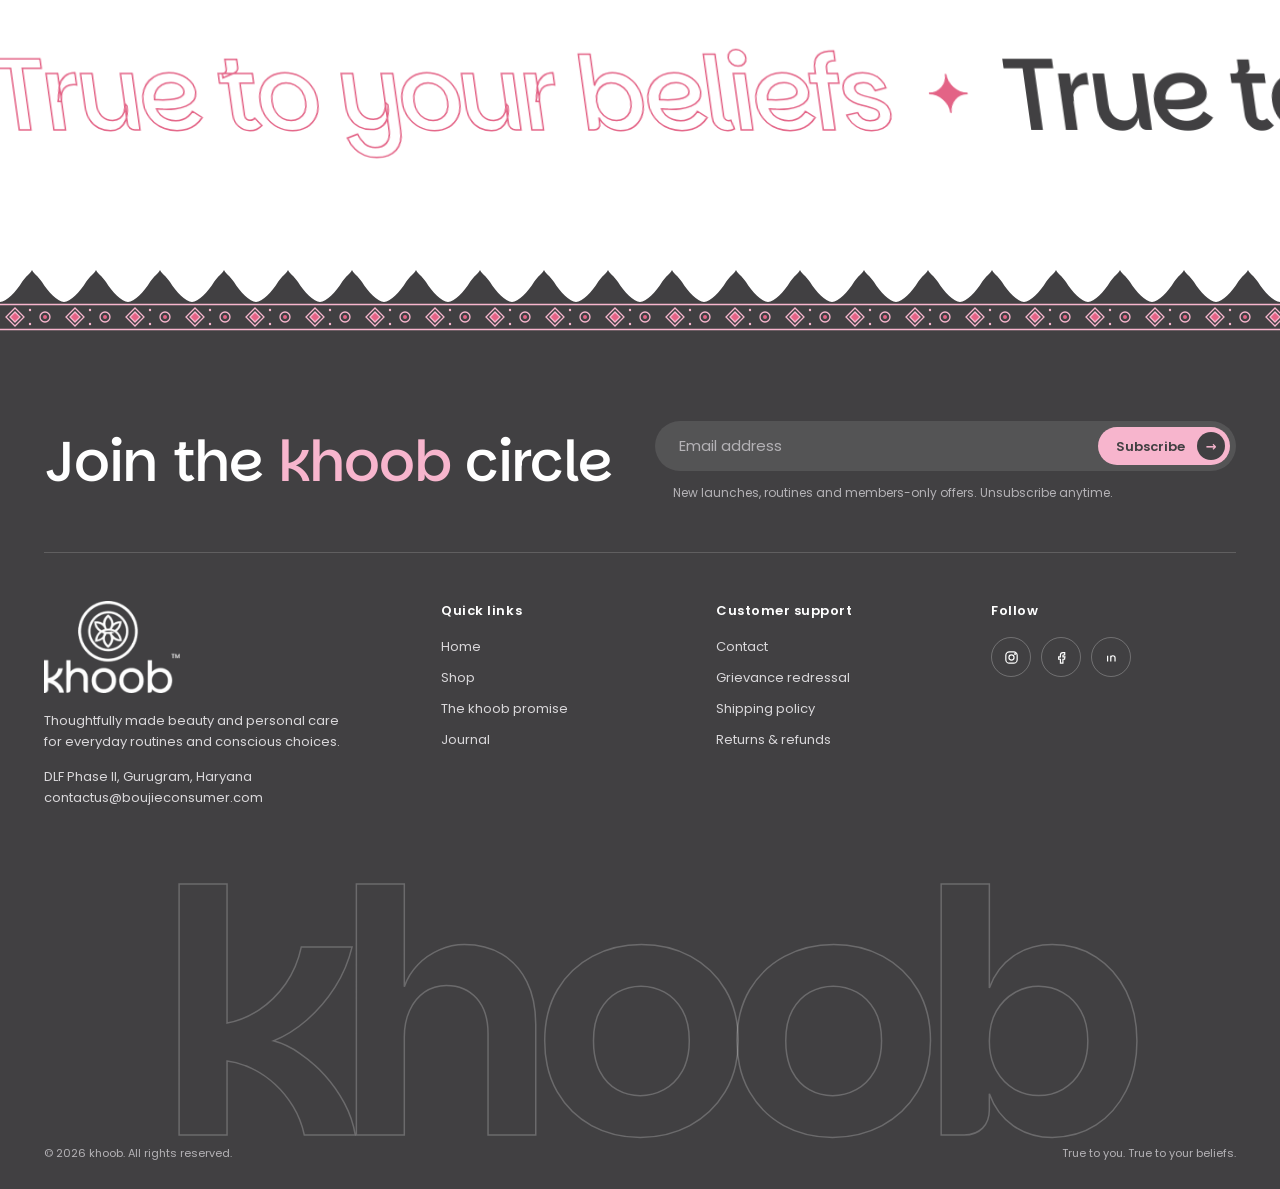
==== commit bc73b139: "Invert mehrab arch, remove product card hover effects Co-Authored-By: Claude Sonnet 5.5 <noreply@ant" ====
--- a/index.html
+++ b/index.html
@@ -9,7 +9,7 @@
 <link rel="stylesheet" href="assets/css/site.css"><link rel="stylesheet" href="assets/css/mughal-assets.css"><link rel="stylesheet" href="assets/css/mughal.css">
 <script>(function(){var d=document.documentElement;d.classList.add("js");try{if(sessionStorage.getItem("kh_nav")){d.classList.add("cv-cover");sessionStorage.removeItem("kh_nav")}}catch(e){}setTimeout(function(){d.classList.remove("cv-cover")},4000)})()</script>
 <noscript><style>.js [data-r]{opacity:1!important;transform:none!important}.w>span{transform:none!important}.ri img{clip-path:none!important;transform:none!important}.wm span{transform:none!important}</style></noscript>
-</head><body><svg width="0" height="0" style="position:absolute" aria-hidden="true" focusable="false"><defs><clipPath id="mughal" clipPathUnits="objectBoundingBox"><path d="M0.0000 1.0000L0.0000 0.2800L0.0000 0.2800L0.0068 0.2815L0.0137 0.2829L0.0205 0.2843L0.0273 0.2856L0.0340 0.2868L0.0407 0.2878L0.0473 0.2886L0.0539 0.2893L0.0603 0.2897L0.0667 0.2899L0.0730 0.2898L0.0791 0.2895L0.0852 0.2888L0.0911 0.2879L0.0969 0.2866L0.1025 0.2850L0.1080 0.2831L0.1134 0.2808L0.1186 0.2783L0.1238 0.2754L0.1287 0.2721L0.1335 0.2686L0.1382 0.2648L0.1428 0.2607L0.1472 0.2563L0.1516 0.2517L0.1558 0.2469L0.1599 0.2419L0.1639 0.2367L0.1678 0.2313L0.1716 0.2258L0.1754 0.2202L0.1791 0.2146L0.1827 0.2089L0.1882 0.2074L0.1948 0.2087L0.2013 0.2100L0.2079 0.2112L0.2143 0.2123L0.2207 0.2132L0.2271 0.2140L0.2333 0.2146L0.2395 0.2149L0.2455 0.2151L0.2514 0.2149L0.2572 0.2146L0.2628 0.2139L0.2683 0.2129L0.2736 0.2116L0.2788 0.2100L0.2838 0.2081L0.2886 0.2058L0.2932 0.2033L0.2977 0.2004L0.3020 0.1972L0.3061 0.1937L0.3100 0.1899L0.3137 0.1859L0.3173 0.1816L0.3207 0.1770L0.3239 0.1722L0.3270 0.1672L0.3299 0.1621L0.3327 0.1568L0.3354 0.1513L0.3379 0.1458L0.3403 0.1402L0.3427 0.1346L0.3457 0.1303L0.3517 0.1313L0.3576 0.1323L0.3635 0.1332L0.3694 0.1340L0.3751 0.1347L0.3808 0.1352L0.3864 0.1355L0.3919 0.1356L0.3972 0.1354L0.4024 0.1350L0.4074 0.1344L0.4123 0.1335L0.4169 0.1323L0.4214 0.1308L0.4256 0.1290L0.4297 0.1269L0.4334 0.1245L0.4370 0.1218L0.4403 0.1188L0.4434 0.1155L0.4462 0.1119L0.4487 0.1081L0.4511 0.1040L0.4531 0.0997L0.4549 0.0952L0.4565 0.0905L0.4579 0.0856L0.4590 0.0805L0.4599 0.0753L0.4605 0.0700L0.4610 0.0646L0.4613 0.0592L0.4616 0.0539L0.4618 0.0487L0.4640 0.0457L0.4666 0.0431L0.4691 0.0405L0.4717 0.0379L0.4741 0.0352L0.4765 0.0326L0.4789 0.0299L0.4812 0.0272L0.4835 0.0245L0.4857 0.0217L0.4879 0.0189L0.4900 0.0160L0.4921 0.0131L0.4942 0.0101L0.4962 0.0070L0.4981 0.0038L0.5000 0.0000L0.5019 0.0038L0.5038 0.0070L0.5058 0.0101L0.5079 0.0131L0.5100 0.0160L0.5121 0.0189L0.5143 0.0217L0.5165 0.0245L0.5188 0.0272L0.5211 0.0299L0.5235 0.0326L0.5259 0.0352L0.5283 0.0379L0.5309 0.0405L0.5334 0.0431L0.5360 0.0457L0.5382 0.0487L0.5384 0.0539L0.5387 0.0592L0.5390 0.0646L0.5395 0.0700L0.5401 0.0753L0.5410 0.0805L0.5421 0.0856L0.5435 0.0905L0.5451 0.0952L0.5469 0.0997L0.5489 0.1040L0.5513 0.1081L0.5538 0.1119L0.5566 0.1155L0.5597 0.1188L0.5630 0.1218L0.5666 0.1245L0.5703 0.1269L0.5744 0.1290L0.5786 0.1308L0.5831 0.1323L0.5877 0.1335L0.5926 0.1344L0.5976 0.1350L0.6028 0.1354L0.6081 0.1356L0.6136 0.1355L0.6192 0.1352L0.6249 0.1347L0.6306 0.1340L0.6365 0.1332L0.6424 0.1323L0.6483 0.1313L0.6543 0.1303L0.6573 0.1346L0.6597 0.1402L0.6621 0.1458L0.6646 0.1513L0.6673 0.1568L0.6701 0.1621L0.6730 0.1672L0.6761 0.1722L0.6793 0.1770L0.6827 0.1816L0.6863 0.1859L0.6900 0.1899L0.6939 0.1937L0.6980 0.1972L0.7023 0.2004L0.7068 0.2033L0.7114 0.2058L0.7162 0.2081L0.7212 0.2100L0.7264 0.2116L0.7317 0.2129L0.7372 0.2139L0.7428 0.2146L0.7486 0.2149L0.7545 0.2151L0.7605 0.2149L0.7667 0.2146L0.7729 0.2140L0.7793 0.2132L0.7857 0.2123L0.7921 0.2112L0.7987 0.2100L0.8052 0.2087L0.8118 0.2074L0.8173 0.2089L0.8209 0.2146L0.8246 0.2202L0.8284 0.2258L0.8322 0.2313L0.8361 0.2367L0.8401 0.2419L0.8442 0.2469L0.8484 0.2517L0.8528 0.2563L0.8572 0.2607L0.8618 0.2648L0.8665 0.2686L0.8713 0.2721L0.8762 0.2754L0.8814 0.2783L0.8866 0.2808L0.8920 0.2831L0.8975 0.2850L0.9031 0.2866L0.9089 0.2879L0.9148 0.2888L0.9209 0.2895L0.9270 0.2898L0.9333 0.2899L0.9397 0.2897L0.9461 0.2893L0.9527 0.2886L0.9593 0.2878L0.9660 0.2868L0.9727 0.2856L0.9795 0.2843L0.9863 0.2829L0.9932 0.2815L1.0000 0.2800L1.0000 0.2800L1.0000 1.0000Z"/></clipPath><clipPath id="mughal-sm" clipPathUnits="objectBoundingBox"><path d="M0.0000 1.0000L0.0000 0.1500L0.0000 0.1500L0.0089 0.1514L0.0177 0.1528L0.0265 0.1542L0.0354 0.1555L0.0442 0.1566L0.0529 0.1577L0.0616 0.1586L0.0703 0.1593L0.0789 0.1598L0.0875 0.1601L0.0960 0.1602L0.1044 0.1600L0.1128 0.1596L0.1211 0.1589L0.1293 0.1580L0.1374 0.1567L0.1454 0.1552L0.1533 0.1533L0.1611 0.1512L0.1688 0.1488L0.1765 0.1462L0.1840 0.1432L0.1914 0.1400L0.1987 0.1366L0.2059 0.1329L0.2130 0.1290L0.2200 0.1249L0.2269 0.1206L0.2337 0.1161L0.2404 0.1116L0.2470 0.1069L0.2535 0.1021L0.2599 0.0973L0.2662 0.0924L0.2734 0.0912L0.2811 0.0925L0.2888 0.0938L0.2964 0.0949L0.3040 0.0960L0.3115 0.0969L0.3188 0.0977L0.3261 0.0983L0.3333 0.0987L0.3403 0.0990L0.3473 0.0989L0.3541 0.0987L0.3607 0.0982L0.3673 0.0974L0.3736 0.0964L0.3798 0.0950L0.3859 0.0934L0.3918 0.0915L0.3975 0.0893L0.4030 0.0868L0.4083 0.0841L0.4135 0.0811L0.4184 0.0778L0.4232 0.0742L0.4278 0.0705L0.4321 0.0665L0.4363 0.0623L0.4402 0.0580L0.4440 0.0535L0.4476 0.0488L0.4509 0.0440L0.4540 0.0391L0.4569 0.0342L0.4597 0.0293L0.4627 0.0252L0.4666 0.0231L0.4704 0.0210L0.4741 0.0189L0.4777 0.0167L0.4812 0.0146L0.4846 0.0124L0.4879 0.0101L0.4911 0.0078L0.4942 0.0054L0.4971 0.0029L0.5000 0.0000L0.5029 0.0029L0.5058 0.0054L0.5089 0.0078L0.5121 0.0101L0.5154 0.0124L0.5188 0.0146L0.5223 0.0167L0.5259 0.0189L0.5296 0.0210L0.5334 0.0231L0.5373 0.0252L0.5403 0.0293L0.5431 0.0342L0.5460 0.0391L0.5491 0.0440L0.5524 0.0488L0.5560 0.0535L0.5598 0.0580L0.5637 0.0623L0.5679 0.0665L0.5722 0.0705L0.5768 0.0742L0.5816 0.0778L0.5865 0.0811L0.5917 0.0841L0.5970 0.0868L0.6025 0.0893L0.6082 0.0915L0.6141 0.0934L0.6202 0.0950L0.6264 0.0964L0.6327 0.0974L0.6393 0.0982L0.6459 0.0987L0.6527 0.0989L0.6597 0.0990L0.6667 0.0987L0.6739 0.0983L0.6812 0.0977L0.6885 0.0969L0.6960 0.0960L0.7036 0.0949L0.7112 0.0938L0.7189 0.0925L0.7266 0.0912L0.7338 0.0924L0.7401 0.0973L0.7465 0.1021L0.7530 0.1069L0.7596 0.1116L0.7663 0.1161L0.7731 0.1206L0.7800 0.1249L0.7870 0.1290L0.7941 0.1329L0.8013 0.1366L0.8086 0.1400L0.8160 0.1432L0.8235 0.1462L0.8312 0.1488L0.8389 0.1512L0.8467 0.1533L0.8546 0.1552L0.8626 0.1567L0.8707 0.1580L0.8789 0.1589L0.8872 0.1596L0.8956 0.1600L0.9040 0.1602L0.9125 0.1601L0.9211 0.1598L0.9297 0.1593L0.9384 0.1586L0.9471 0.1577L0.9558 0.1566L0.9646 0.1555L0.9735 0.1542L0.9823 0.1528L0.9911 0.1514L1.0000 0.1500L1.0000 0.1500L1.0000 1.0000Z"/></clipPath></defs></svg><a class="sr" href="#main">Skip to content</a>
+</head><body><svg width="0" height="0" style="position:absolute" aria-hidden="true" focusable="false"><defs><clipPath id="mughal" clipPathUnits="objectBoundingBox"><path d="M0.0000 0.0000L0.0000 0.7200L0.0000 0.7200L0.0068 0.7185L0.0137 0.7171L0.0205 0.7157L0.0273 0.7144L0.0340 0.7132L0.0407 0.7122L0.0473 0.7114L0.0539 0.7107L0.0603 0.7103L0.0667 0.7101L0.0730 0.7102L0.0791 0.7105L0.0852 0.7112L0.0911 0.7121L0.0969 0.7134L0.1025 0.7150L0.1080 0.7169L0.1134 0.7192L0.1186 0.7217L0.1238 0.7246L0.1287 0.7279L0.1335 0.7314L0.1382 0.7352L0.1428 0.7393L0.1472 0.7437L0.1516 0.7483L0.1558 0.7531L0.1599 0.7581L0.1639 0.7633L0.1678 0.7687L0.1716 0.7742L0.1754 0.7798L0.1791 0.7854L0.1827 0.7911L0.1882 0.7926L0.1948 0.7913L0.2013 0.7900L0.2079 0.7888L0.2143 0.7877L0.2207 0.7868L0.2271 0.7860L0.2333 0.7854L0.2395 0.7851L0.2455 0.7849L0.2514 0.7851L0.2572 0.7854L0.2628 0.7861L0.2683 0.7871L0.2736 0.7884L0.2788 0.7900L0.2838 0.7919L0.2886 0.7942L0.2932 0.7967L0.2977 0.7996L0.3020 0.8028L0.3061 0.8063L0.3100 0.8101L0.3137 0.8141L0.3173 0.8184L0.3207 0.8230L0.3239 0.8278L0.3270 0.8328L0.3299 0.8379L0.3327 0.8432L0.3354 0.8487L0.3379 0.8542L0.3403 0.8598L0.3427 0.8654L0.3457 0.8697L0.3517 0.8687L0.3576 0.8677L0.3635 0.8668L0.3694 0.8660L0.3751 0.8653L0.3808 0.8648L0.3864 0.8645L0.3919 0.8644L0.3972 0.8646L0.4024 0.8650L0.4074 0.8656L0.4123 0.8665L0.4169 0.8677L0.4214 0.8692L0.4256 0.8710L0.4297 0.8731L0.4334 0.8755L0.4370 0.8782L0.4403 0.8812L0.4434 0.8845L0.4462 0.8881L0.4487 0.8919L0.4511 0.8960L0.4531 0.9003L0.4549 0.9048L0.4565 0.9095L0.4579 0.9144L0.4590 0.9195L0.4599 0.9247L0.4605 0.9300L0.4610 0.9354L0.4613 0.9408L0.4616 0.9461L0.4618 0.9513L0.4640 0.9543L0.4666 0.9569L0.4691 0.9595L0.4717 0.9621L0.4741 0.9648L0.4765 0.9674L0.4789 0.9701L0.4812 0.9728L0.4835 0.9755L0.4857 0.9783L0.4879 0.9811L0.4900 0.9840L0.4921 0.9869L0.4942 0.9899L0.4962 0.9930L0.4981 0.9962L0.5000 1.0000L0.5019 0.9962L0.5038 0.9930L0.5058 0.9899L0.5079 0.9869L0.5100 0.9840L0.5121 0.9811L0.5143 0.9783L0.5165 0.9755L0.5188 0.9728L0.5211 0.9701L0.5235 0.9674L0.5259 0.9648L0.5283 0.9621L0.5309 0.9595L0.5334 0.9569L0.5360 0.9543L0.5382 0.9513L0.5384 0.9461L0.5387 0.9408L0.5390 0.9354L0.5395 0.9300L0.5401 0.9247L0.5410 0.9195L0.5421 0.9144L0.5435 0.9095L0.5451 0.9048L0.5469 0.9003L0.5489 0.8960L0.5513 0.8919L0.5538 0.8881L0.5566 0.8845L0.5597 0.8812L0.5630 0.8782L0.5666 0.8755L0.5703 0.8731L0.5744 0.8710L0.5786 0.8692L0.5831 0.8677L0.5877 0.8665L0.5926 0.8656L0.5976 0.8650L0.6028 0.8646L0.6081 0.8644L0.6136 0.8645L0.6192 0.8648L0.6249 0.8653L0.6306 0.8660L0.6365 0.8668L0.6424 0.8677L0.6483 0.8687L0.6543 0.8697L0.6573 0.8654L0.6597 0.8598L0.6621 0.8542L0.6646 0.8487L0.6673 0.8432L0.6701 0.8379L0.6730 0.8328L0.6761 0.8278L0.6793 0.8230L0.6827 0.8184L0.6863 0.8141L0.6900 0.8101L0.6939 0.8063L0.6980 0.8028L0.7023 0.7996L0.7068 0.7967L0.7114 0.7942L0.7162 0.7919L0.7212 0.7900L0.7264 0.7884L0.7317 0.7871L0.7372 0.7861L0.7428 0.7854L0.7486 0.7851L0.7545 0.7849L0.7605 0.7851L0.7667 0.7854L0.7729 0.7860L0.7793 0.7868L0.7857 0.7877L0.7921 0.7888L0.7987 0.7900L0.8052 0.7913L0.8118 0.7926L0.8173 0.7911L0.8209 0.7854L0.8246 0.7798L0.8284 0.7742L0.8322 0.7687L0.8361 0.7633L0.8401 0.7581L0.8442 0.7531L0.8484 0.7483L0.8528 0.7437L0.8572 0.7393L0.8618 0.7352L0.8665 0.7314L0.8713 0.7279L0.8762 0.7246L0.8814 0.7217L0.8866 0.7192L0.8920 0.7169L0.8975 0.7150L0.9031 0.7134L0.9089 0.7121L0.9148 0.7112L0.9209 0.7105L0.9270 0.7102L0.9333 0.7101L0.9397 0.7103L0.9461 0.7107L0.9527 0.7114L0.9593 0.7122L0.9660 0.7132L0.9727 0.7144L0.9795 0.7157L0.9863 0.7171L0.9932 0.7185L1.0000 0.7200L1.0000 0.7200L1.0000 0.0000Z"/></clipPath><clipPath id="mughal-sm" clipPathUnits="objectBoundingBox"><path d="M0.0000 0.0000L0.0000 0.8500L0.0000 0.8500L0.0089 0.8486L0.0177 0.8472L0.0265 0.8458L0.0354 0.8445L0.0442 0.8434L0.0529 0.8423L0.0616 0.8414L0.0703 0.8407L0.0789 0.8402L0.0875 0.8399L0.0960 0.8398L0.1044 0.8400L0.1128 0.8404L0.1211 0.8411L0.1293 0.8420L0.1374 0.8433L0.1454 0.8448L0.1533 0.8467L0.1611 0.8488L0.1688 0.8512L0.1765 0.8538L0.1840 0.8568L0.1914 0.8600L0.1987 0.8634L0.2059 0.8671L0.2130 0.8710L0.2200 0.8751L0.2269 0.8794L0.2337 0.8839L0.2404 0.8884L0.2470 0.8931L0.2535 0.8979L0.2599 0.9027L0.2662 0.9076L0.2734 0.9088L0.2811 0.9075L0.2888 0.9062L0.2964 0.9051L0.3040 0.9040L0.3115 0.9031L0.3188 0.9023L0.3261 0.9017L0.3333 0.9013L0.3403 0.9010L0.3473 0.9011L0.3541 0.9013L0.3607 0.9018L0.3673 0.9026L0.3736 0.9036L0.3798 0.9050L0.3859 0.9066L0.3918 0.9085L0.3975 0.9107L0.4030 0.9132L0.4083 0.9159L0.4135 0.9189L0.4184 0.9222L0.4232 0.9258L0.4278 0.9295L0.4321 0.9335L0.4363 0.9377L0.4402 0.9420L0.4440 0.9465L0.4476 0.9512L0.4509 0.9560L0.4540 0.9609L0.4569 0.9658L0.4597 0.9707L0.4627 0.9748L0.4666 0.9769L0.4704 0.9790L0.4741 0.9811L0.4777 0.9833L0.4812 0.9854L0.4846 0.9876L0.4879 0.9899L0.4911 0.9922L0.4942 0.9946L0.4971 0.9971L0.5000 1.0000L0.5029 0.9971L0.5058 0.9946L0.5089 0.9922L0.5121 0.9899L0.5154 0.9876L0.5188 0.9854L0.5223 0.9833L0.5259 0.9811L0.5296 0.9790L0.5334 0.9769L0.5373 0.9748L0.5403 0.9707L0.5431 0.9658L0.5460 0.9609L0.5491 0.9560L0.5524 0.9512L0.5560 0.9465L0.5598 0.9420L0.5637 0.9377L0.5679 0.9335L0.5722 0.9295L0.5768 0.9258L0.5816 0.9222L0.5865 0.9189L0.5917 0.9159L0.5970 0.9132L0.6025 0.9107L0.6082 0.9085L0.6141 0.9066L0.6202 0.9050L0.6264 0.9036L0.6327 0.9026L0.6393 0.9018L0.6459 0.9013L0.6527 0.9011L0.6597 0.9010L0.6667 0.9013L0.6739 0.9017L0.6812 0.9023L0.6885 0.9031L0.6960 0.9040L0.7036 0.9051L0.7112 0.9062L0.7189 0.9075L0.7266 0.9088L0.7338 0.9076L0.7401 0.9027L0.7465 0.8979L0.7530 0.8931L0.7596 0.8884L0.7663 0.8839L0.7731 0.8794L0.7800 0.8751L0.7870 0.8710L0.7941 0.8671L0.8013 0.8634L0.8086 0.8600L0.8160 0.8568L0.8235 0.8538L0.8312 0.8512L0.8389 0.8488L0.8467 0.8467L0.8546 0.8448L0.8626 0.8433L0.8707 0.8420L0.8789 0.8411L0.8872 0.8404L0.8956 0.8400L0.9040 0.8398L0.9125 0.8399L0.9211 0.8402L0.9297 0.8407L0.9384 0.8414L0.9471 0.8423L0.9558 0.8434L0.9646 0.8445L0.9735 0.8458L0.9823 0.8472L0.9911 0.8486L1.0000 0.8500L1.0000 0.8500L1.0000 0.0000Z"/></clipPath></defs></svg><a class="sr" href="#main">Skip to content</a>
 <div class="cv" aria-hidden="true"><span></span><span></span><span></span><span></span><span></span><b><img src="assets/img/logo-white.png" alt=""></b></div>
 <div class="progress" aria-hidden="true"></div><div class="cur" aria-hidden="true"></div>
 <header class="hd"><nav aria-label="Main"><ul><li><a href="shop.html">Shop</a></li><li><a href="shop.html?cat=Sun%20care">Sun care</a></li><li><a href="shop.html?cat=Eyes">Eyes</a></li><li><a href="our-promise.html">Our promise</a></li><li><a href="journal.html">Journal</a></li></ul>
@@ -38,16 +38,16 @@
 
 <section class="sec"><div class="wrap"><div class="shead"><div><span class="eyebrow" data-r>The essentials</span><h2 class="h-lg" data-split>Shop the <em>essentials</em></h2></div><a class="btn navy sm mag" href="shop.html" >Shop all <i>→</i></a></div>
 <div class="grid"><article class="card" data-id="1" data-cat="Sun care" data-price="399" data-off="11" data-name="ultra light sunscreen spf 50+" data-r style="--d:0s">
-<a class="im" href="product-ultra-light-sunscreen-spf-50.html" data-cursor="View" aria-label="Ultra Light Sunscreen SPF 50+"><span class="badge">11% off</span><img src="assets/img/s1.jpg" alt="Ultra Light Sunscreen SPF 50+" loading="lazy"><img src="assets/img/s2.jpg" alt="" loading="lazy"></a>
+<a class="im" href="product-ultra-light-sunscreen-spf-50.html" aria-label="Ultra Light Sunscreen SPF 50+"><span class="badge">11% off</span><img src="assets/img/s1.jpg" alt="Ultra Light Sunscreen SPF 50+" loading="lazy"><img src="assets/img/s2.jpg" alt="" loading="lazy"></a>
 <button class="qa" data-add="1" aria-label="Add Ultra Light Sunscreen SPF 50+ to bag"><span>Add to bag</span><i>+</i></button>
 <div class="meta"><div><small>Sun care · 50 g</small><a class="nm" href="product-ultra-light-sunscreen-spf-50.html">Ultra Light Sunscreen SPF 50+</a></div><div class="price"><b>₹399</b><s>₹449</s></div></div></article><article class="card" data-id="2" data-cat="Eyes" data-price="200" data-off="11" data-name="deep black kajal" data-r style="--d:0.09s">
-<a class="im" href="product-deep-black-kajal.html" data-cursor="View" aria-label="Deep Black Kajal"><span class="badge">11% off</span><img src="assets/img/kp1.jpg" alt="Deep Black Kajal" loading="lazy"><img src="assets/img/k1.jpg" alt="" loading="lazy"></a>
+<a class="im" href="product-deep-black-kajal.html" aria-label="Deep Black Kajal"><span class="badge">11% off</span><img src="assets/img/kp1.jpg" alt="Deep Black Kajal" loading="lazy"><img src="assets/img/k1.jpg" alt="" loading="lazy"></a>
 <button class="qa" data-add="2" aria-label="Add Deep Black Kajal to bag"><span>Add to bag</span><i>+</i></button>
 <div class="meta"><div><small>Eyes · 3.5 g</small><a class="nm" href="product-deep-black-kajal.html">Deep Black Kajal</a></div><div class="price"><b>₹200</b><s>₹225</s></div></div></article><article class="card" data-id="3" data-cat="Duos" data-price="539" data-off="20" data-name="the everyday duo" data-r style="--d:0.18s">
-<a class="im" href="product-the-everyday-duo.html" data-cursor="View" aria-label="The Everyday Duo"><span class="badge">20% off</span><img src="assets/img/duo1.jpg" alt="The Everyday Duo" loading="lazy"><img src="assets/img/s2.jpg" alt="" loading="lazy"></a>
+<a class="im" href="product-the-everyday-duo.html" aria-label="The Everyday Duo"><span class="badge">20% off</span><img src="assets/img/duo1.jpg" alt="The Everyday Duo" loading="lazy"><img src="assets/img/s2.jpg" alt="" loading="lazy"></a>
 <button class="qa" data-add="3" aria-label="Add The Everyday Duo to bag"><span>Add to bag</span><i>+</i></button>
 <div class="meta"><div><small>Duos · Sunscreen + Kajal</small><a class="nm" href="product-the-everyday-duo.html">The Everyday Duo</a></div><div class="price"><b>₹539</b><s>₹674</s></div></div></article><article class="card" data-id="4" data-cat="Duos" data-price="719" data-off="20" data-name="sunscreen duo" data-r style="--d:0.27s">
-<a class="im" href="product-sunscreen-duo.html" data-cursor="View" aria-label="Sunscreen Duo"><span class="badge">20% off</span><img src="assets/img/duo2.jpg" alt="Sunscreen Duo" loading="lazy"><img src="assets/img/s1.jpg" alt="" loading="lazy"></a>
+<a class="im" href="product-sunscreen-duo.html" aria-label="Sunscreen Duo"><span class="badge">20% off</span><img src="assets/img/duo2.jpg" alt="Sunscreen Duo" loading="lazy"><img src="assets/img/s1.jpg" alt="" loading="lazy"></a>
 <button class="qa" data-add="4" aria-label="Add Sunscreen Duo to bag"><span>Add to bag</span><i>+</i></button>
 <div class="meta"><div><small>Duos · 2 × 50 g</small><a class="nm" href="product-sunscreen-duo.html">Sunscreen Duo</a></div><div class="price"><b>₹719</b><s>₹898</s></div></div></article></div></div></section>
 
--- a/assets/css/mughal-assets.css
+++ b/assets/css/mughal-assets.css
@@ -1,6 +1,6 @@
 /* Mughal layer: jaali lattice, carpet borders, cusped arches, ogee arcade. Generated by tools/mughal.js */
 :root{
- --jaali:url("data:image/svg+xml,%3Csvg%20xmlns%3D%22http%3A%2F%2Fwww.w3.org%2F2000%2Fsvg%22%20viewBox%3D%220%200%2064%2064%22%20width%3D%2264%22%20height%3D%2264%22%3E%3Cg%20fill%3D%22none%22%20stroke%3D%22%23E36386%22%20stroke-opacity%3D%220.22%22%20stroke-width%3D%221%22%3E%3Crect%20x%3D%2212%22%20y%3D%2212%22%20width%3D%2240%22%20height%3D%2240%22%2F%3E%3Crect%20x%3D%2212%22%20y%3D%2212%22%20width%3D%2240%22%20height%3D%2240%22%20transform%3D%22rotate(45%2032%2032)%22%2F%3E%3Ccircle%20cx%3D%2232%22%20cy%3D%2232%22%20r%3D%227%22%2F%3E%3Ccircle%20cx%3D%220%22%20cy%3D%220%22%20r%3D%2216%22%2F%3E%3Ccircle%20cx%3D%2264%22%20cy%3D%220%22%20r%3D%2216%22%2F%3E%3Ccircle%20cx%3D%220%22%20cy%3D%2264%22%20r%3D%2216%22%2F%3E%3Ccircle%20cx%3D%2264%22%20cy%3D%2264%22%20r%3D%2216%22%2F%3E%3C%2Fg%3E%3C%2Fsvg%3E");--jaali-dk:url("data:image/svg+xml,%3Csvg%20xmlns%3D%22http%3A%2F%2Fwww.w3.org%2F2000%2Fsvg%22%20viewBox%3D%220%200%2064%2064%22%20width%3D%2264%22%20height%3D%2264%22%3E%3Cg%20fill%3D%22none%22%20stroke%3D%22%23F7B5CD%22%20stroke-opacity%3D%220.16%22%20stroke-width%3D%221%22%3E%3Crect%20x%3D%2212%22%20y%3D%2212%22%20width%3D%2240%22%20height%3D%2240%22%2F%3E%3Crect%20x%3D%2212%22%20y%3D%2212%22%20width%3D%2240%22%20height%3D%2240%22%20transform%3D%22rotate(45%2032%2032)%22%2F%3E%3Ccircle%20cx%3D%2232%22%20cy%3D%2232%22%20r%3D%227%22%2F%3E%3Ccircle%20cx%3D%220%22%20cy%3D%220%22%20r%3D%2216%22%2F%3E%3Ccircle%20cx%3D%2264%22%20cy%3D%220%22%20r%3D%2216%22%2F%3E%3Ccircle%20cx%3D%220%22%20cy%3D%2264%22%20r%3D%2216%22%2F%3E%3Ccircle%20cx%3D%2264%22%20cy%3D%2264%22%20r%3D%2216%22%2F%3E%3C%2Fg%3E%3C%2Fsvg%3E");
+ --jaali:url("data:image/svg+xml,%3Csvg%20xmlns%3D%22http%3A%2F%2Fwww.w3.org%2F2000%2Fsvg%22%20viewBox%3D%220%200%2064%2064%22%20width%3D%2264%22%20height%3D%2264%22%3E%3Cg%20fill%3D%22none%22%20stroke%3D%22%23E36386%22%20stroke-opacity%3D%220.42%22%20stroke-width%3D%221%22%3E%3Crect%20x%3D%2212%22%20y%3D%2212%22%20width%3D%2240%22%20height%3D%2240%22%2F%3E%3Crect%20x%3D%2212%22%20y%3D%2212%22%20width%3D%2240%22%20height%3D%2240%22%20transform%3D%22rotate(45%2032%2032)%22%2F%3E%3Ccircle%20cx%3D%2232%22%20cy%3D%2232%22%20r%3D%227%22%2F%3E%3Ccircle%20cx%3D%220%22%20cy%3D%220%22%20r%3D%2216%22%2F%3E%3Ccircle%20cx%3D%2264%22%20cy%3D%220%22%20r%3D%2216%22%2F%3E%3Ccircle%20cx%3D%220%22%20cy%3D%2264%22%20r%3D%2216%22%2F%3E%3Ccircle%20cx%3D%2264%22%20cy%3D%2264%22%20r%3D%2216%22%2F%3E%3C%2Fg%3E%3C%2Fsvg%3E");--jaali-dk:url("data:image/svg+xml,%3Csvg%20xmlns%3D%22http%3A%2F%2Fwww.w3.org%2F2000%2Fsvg%22%20viewBox%3D%220%200%2064%2064%22%20width%3D%2264%22%20height%3D%2264%22%3E%3Cg%20fill%3D%22none%22%20stroke%3D%22%23F7B5CD%22%20stroke-opacity%3D%220.3%22%20stroke-width%3D%221%22%3E%3Crect%20x%3D%2212%22%20y%3D%2212%22%20width%3D%2240%22%20height%3D%2240%22%2F%3E%3Crect%20x%3D%2212%22%20y%3D%2212%22%20width%3D%2240%22%20height%3D%2240%22%20transform%3D%22rotate(45%2032%2032)%22%2F%3E%3Ccircle%20cx%3D%2232%22%20cy%3D%2232%22%20r%3D%227%22%2F%3E%3Ccircle%20cx%3D%220%22%20cy%3D%220%22%20r%3D%2216%22%2F%3E%3Ccircle%20cx%3D%2264%22%20cy%3D%220%22%20r%3D%2216%22%2F%3E%3Ccircle%20cx%3D%220%22%20cy%3D%2264%22%20r%3D%2216%22%2F%3E%3Ccircle%20cx%3D%2264%22%20cy%3D%2264%22%20r%3D%2216%22%2F%3E%3C%2Fg%3E%3C%2Fsvg%3E");
  --rugband:url("data:image/svg+xml,%3Csvg%20xmlns%3D%22http%3A%2F%2Fwww.w3.org%2F2000%2Fsvg%22%20viewBox%3D%220%200%2060%2030%22%20width%3D%2260%22%20height%3D%2230%22%3E%3Cg%20fill%3D%22none%22%20stroke%3D%22%23E36386%22%20stroke-width%3D%221.3%22%3E%3Cpath%20d%3D%22M0%202.5H60M0%2027.5H60%22%2F%3E%3Cpath%20d%3D%22M15%206l9%209-9%209-9-9z%22%2F%3E%3Cpath%20d%3D%22M15%2010l5%205-5%205-5-5z%22%20fill%3D%22%23F7B5CD%22%2F%3E%3Ccircle%20cx%3D%2245%22%20cy%3D%2215%22%20r%3D%225%22%2F%3E%3C%2Fg%3E%3Ccircle%20cx%3D%2245%22%20cy%3D%2215%22%20r%3D%222%22%20fill%3D%22%23F7B5CD%22%2F%3E%3Cg%20fill%3D%22%23E36386%22%3E%3Ccircle%20cx%3D%2230%22%20cy%3D%228%22%20r%3D%221.2%22%2F%3E%3Ccircle%20cx%3D%2230%22%20cy%3D%2222%22%20r%3D%221.2%22%2F%3E%3C%2Fg%3E%3C%2Fsvg%3E");--rugband-dk:url("data:image/svg+xml,%3Csvg%20xmlns%3D%22http%3A%2F%2Fwww.w3.org%2F2000%2Fsvg%22%20viewBox%3D%220%200%2060%2030%22%20width%3D%2260%22%20height%3D%2230%22%3E%3Cg%20fill%3D%22none%22%20stroke%3D%22%23F7B5CD%22%20stroke-width%3D%221.3%22%3E%3Cpath%20d%3D%22M0%202.5H60M0%2027.5H60%22%2F%3E%3Cpath%20d%3D%22M15%206l9%209-9%209-9-9z%22%2F%3E%3Cpath%20d%3D%22M15%2010l5%205-5%205-5-5z%22%20fill%3D%22%23E36386%22%2F%3E%3Ccircle%20cx%3D%2245%22%20cy%3D%2215%22%20r%3D%225%22%2F%3E%3C%2Fg%3E%3Ccircle%20cx%3D%2245%22%20cy%3D%2215%22%20r%3D%222%22%20fill%3D%22%23E36386%22%2F%3E%3Cg%20fill%3D%22%23F7B5CD%22%3E%3Ccircle%20cx%3D%2230%22%20cy%3D%228%22%20r%3D%221.2%22%2F%3E%3Ccircle%20cx%3D%2230%22%20cy%3D%2222%22%20r%3D%221.2%22%2F%3E%3C%2Fg%3E%3C%2Fsvg%3E");
  --arcade:url("data:image/svg+xml,%3Csvg%20xmlns%3D%22http%3A%2F%2Fwww.w3.org%2F2000%2Fsvg%22%20viewBox%3D%220%200%2064%2032%22%20width%3D%2264%22%20height%3D%2232%22%3E%3Cpath%20d%3D%22M0%2032C6%2032%2016%2022%2022%2012%2026%206%2030%204%2032%200%2034%204%2038%206%2042%2012%2048%2022%2058%2032%2064%2032Z%22%20fill%3D%22%23414042%22%2F%3E%3C%2Fsvg%3E");
  --star-blush:url("data:image/svg+xml,%3Csvg%20xmlns%3D%22http%3A%2F%2Fwww.w3.org%2F2000%2Fsvg%22%20viewBox%3D%220%200%20100%20100%22%3E%3Cpolygon%20points%3D%2250.00%2C1.00%2061.86%2C21.36%2084.65%2C15.35%2078.64%2C38.14%2099.00%2C50.00%2078.64%2C61.86%2084.65%2C84.65%2061.86%2C78.64%2050.00%2C99.00%2038.14%2C78.64%2015.35%2C84.65%2021.36%2C61.86%201.00%2C50.00%2021.36%2C38.14%2015.35%2C15.35%2038.14%2C21.36%22%20fill%3D%22%23F7B5CD%22%20stroke%3D%22%23E36386%22%20stroke-width%3D%221.2%22%2F%3E%3Cpolygon%20points%3D%2250.00%2C20.00%2057.27%2C32.45%2071.21%2C28.79%2067.55%2C42.73%2080.00%2C50.00%2067.55%2C57.27%2071.21%2C71.21%2057.27%2C67.55%2050.00%2C80.00%2042.73%2C67.55%2028.79%2C71.21%2032.45%2C57.27%2020.00%2C50.00%2032.45%2C42.73%2028.79%2C28.79%2042.73%2C32.45%22%20fill%3D%22none%22%20stroke%3D%22%23E36386%22%20stroke-width%3D%221.2%22%2F%3E%3C%2Fsvg%3E");--star-line:url("data:image/svg+xml,%3Csvg%20xmlns%3D%22http%3A%2F%2Fwww.w3.org%2F2000%2Fsvg%22%20viewBox%3D%220%200%20100%20100%22%3E%3Cpolygon%20points%3D%2250.00%2C1.00%2061.86%2C21.36%2084.65%2C15.35%2078.64%2C38.14%2099.00%2C50.00%2078.64%2C61.86%2084.65%2C84.65%2061.86%2C78.64%2050.00%2C99.00%2038.14%2C78.64%2015.35%2C84.65%2021.36%2C61.86%201.00%2C50.00%2021.36%2C38.14%2015.35%2C15.35%2038.14%2C21.36%22%20fill%3D%22none%22%20stroke%3D%22%23E36386%22%20stroke-width%3D%221.2%22%2F%3E%3Cpolygon%20points%3D%2250.00%2C20.00%2057.27%2C32.45%2071.21%2C28.79%2067.55%2C42.73%2080.00%2C50.00%2067.55%2C57.27%2071.21%2C71.21%2057.27%2C67.55%2050.00%2C80.00%2042.73%2C67.55%2028.79%2C71.21%2032.45%2C57.27%2020.00%2C50.00%2032.45%2C42.73%2028.79%2C28.79%2042.73%2C32.45%22%20fill%3D%22none%22%20stroke%3D%22%23E36386%22%20stroke-width%3D%221.2%22%2F%3E%3C%2Fsvg%3E");
--- a/assets/css/mughal.css
+++ b/assets/css/mughal.css
@@ -43,12 +43,16 @@
 .ft{margin-top:0;border-radius:0;background-image:var(--jaali-dk)}
 .ft>.rugband{margin-top:0}
 
-/* Jaali lattice backgrounds */
-.hero::before,.pgh::before{content:"";position:absolute;inset:0;background:var(--jaali);-webkit-mask-image:linear-gradient(180deg,#000 8%,transparent 78%);mask-image:linear-gradient(180deg,#000 8%,transparent 78%);pointer-events:none}
-.ritual{background-image:var(--jaali)}
-.stats{background-image:var(--jaali-dk)}
+/* Jaali lattice: hidden by default, revealed as a soft spotlight under the cursor */
+.hero,.pgh,.ritual,.stats,.ft{background-image:none;isolation:isolate}
+.hero::before,.pgh::before,.ritual::before,.stats::before,.ft::before{content:"";position:absolute;inset:0;z-index:-1;background:var(--jaali);opacity:0;transition:opacity .6s var(--ease);pointer-events:none;-webkit-mask-image:radial-gradient(circle 280px at var(--mx,50%) var(--my,50%),#000 0,transparent 100%);mask-image:radial-gradient(circle 280px at var(--mx,50%) var(--my,50%),#000 0,transparent 100%)}
+.stats::before,.ft::before{background:var(--jaali-dk)}
+.hv::before{opacity:1}
+.ritual,.stats,.ft{position:relative}
 
-/* Khatam (8-pointed star) replaces the organic blobs */
+/* Big background stars removed; keep markup but hide */
+.blob{display:none!important}
+/* (legacy star styles below are inert) */
 .blob{border-radius:0!important;filter:none;background-color:transparent;background-repeat:no-repeat;background-position:center;background-size:contain;animation:spin 120s linear infinite}
 .blob.a,.blob.b,.blob.c{background-color:transparent!important}
 .blob.a{background-image:var(--star-blush);opacity:.6}
@@ -64,3 +68,20 @@
 .fcols .logo{margin-bottom:18px}.fcols .logo img{height:92px}
 .cv b img{height:clamp(120px,20vw,210px);width:auto}
 @media(max-width:940px){.logo img{height:42px}}
+
+/* Inverted mehrab: flat top, cusped point at the bottom */
+.card .badge{top:12px}.stage .badge{top:18px}
+.gcount{bottom:calc(16% + 4px)}.gnav{bottom:calc(16% + 0px)}
+.cap{bottom:auto;top:16px;transform:translateY(-150%)}
+.hero .arch{clip-path:url(#mughal)}
+
+/* Product cards: no hover effects; static Add to bag under the details */
+.card .im img+img{display:none}
+.card:hover .im img{transform:none}
+.card .nm,.card:hover .nm{background:none}
+.card .qa{position:static;order:3;transform:none;width:100%;height:auto;margin-top:16px;padding:6px 6px 6px 20px;justify-content:space-between;left:auto;right:auto;bottom:auto}
+.card .qa span{display:inline}
+.card .qa i{background:var(--gold);color:var(--navy)}
+.card .qa:hover i,.card:hover .qa{transform:none}
+.seal{top:auto;bottom:16%;right:-36px}
+@media(max-width:900px){.seal{top:auto;bottom:22%;right:-8px}}
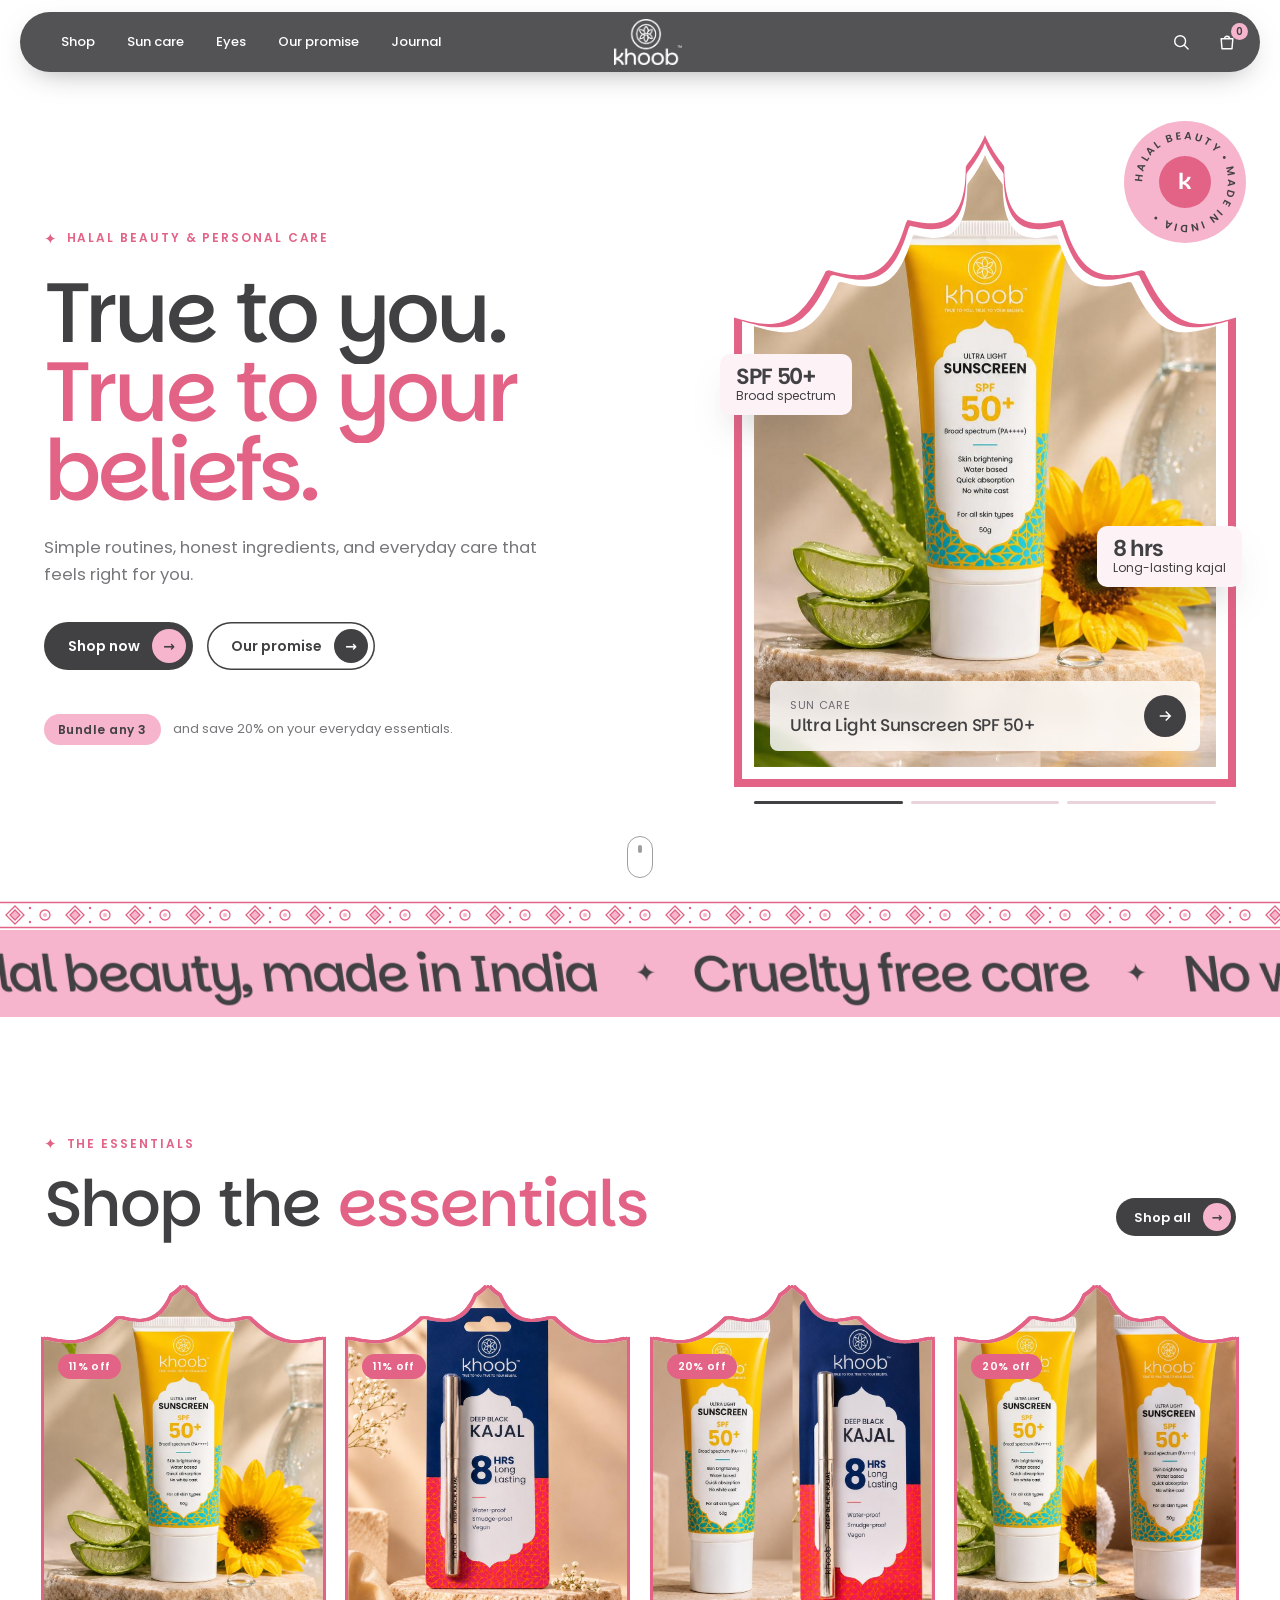
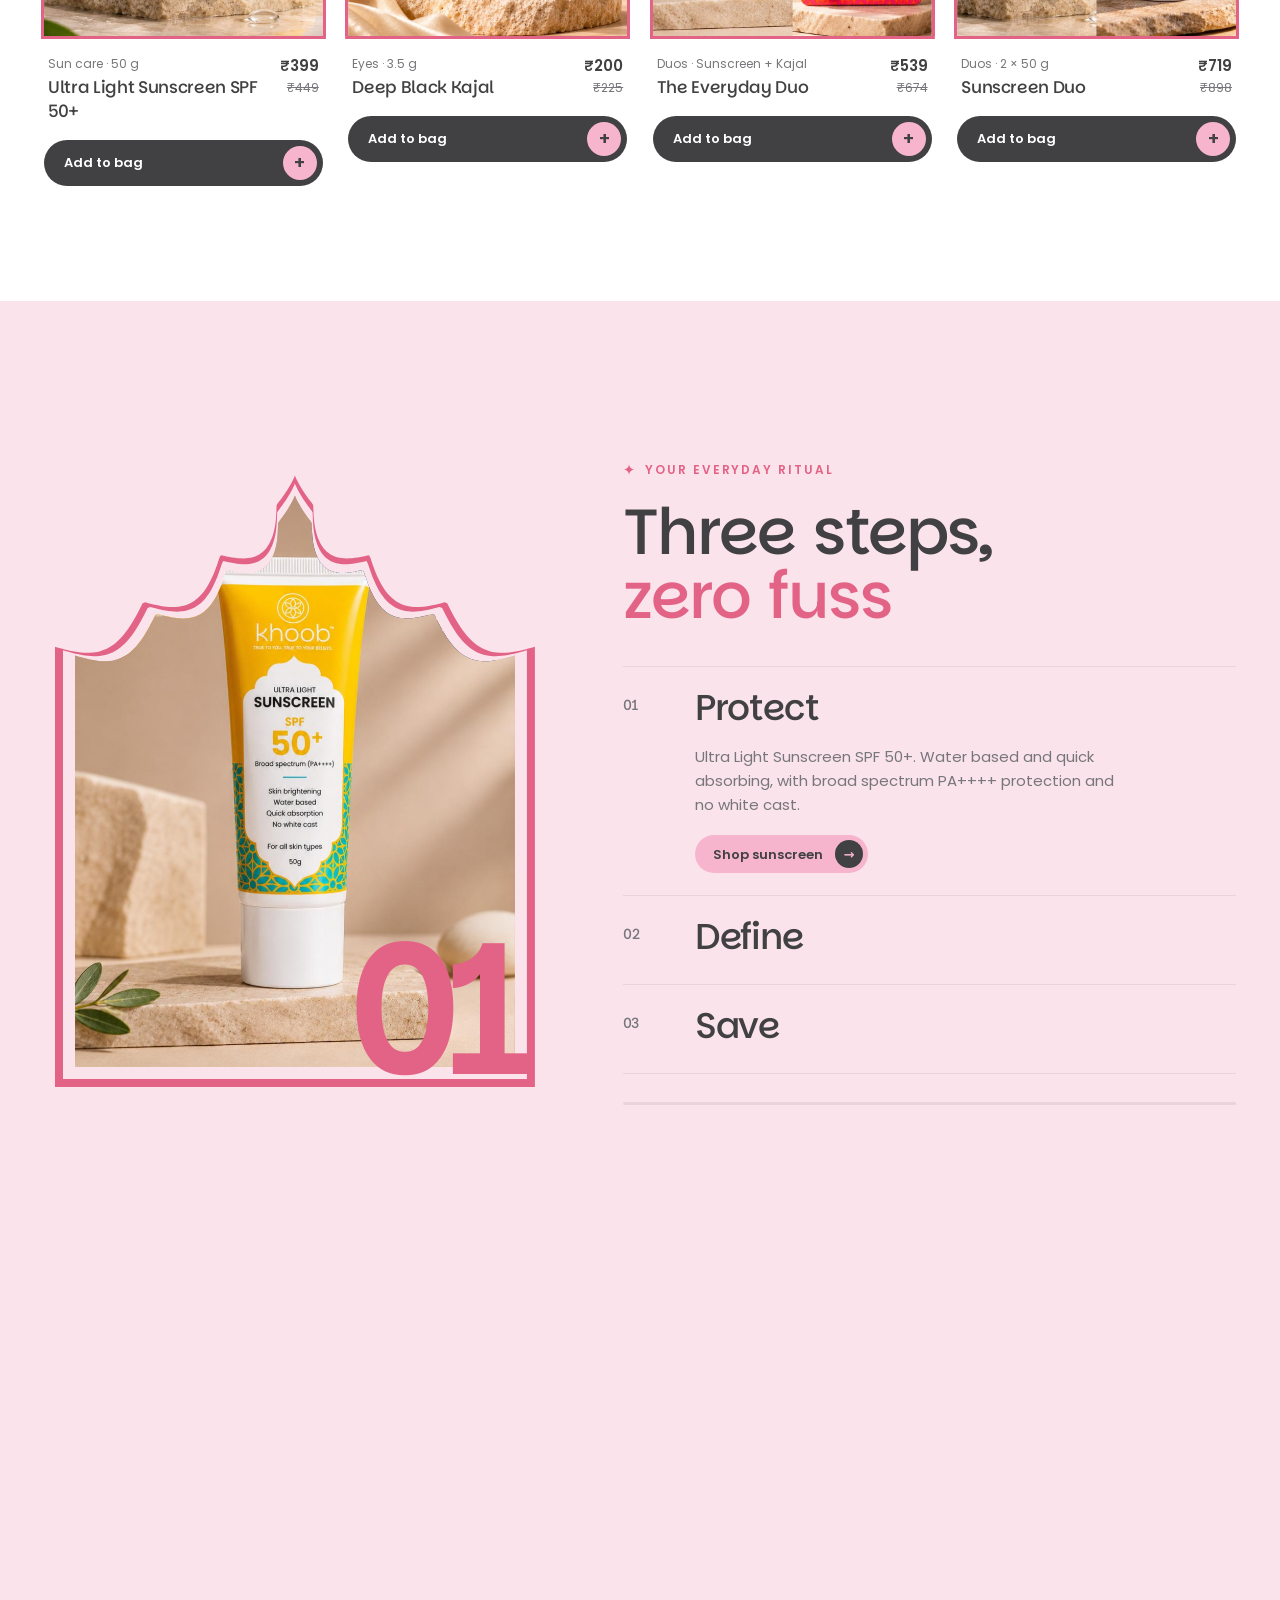
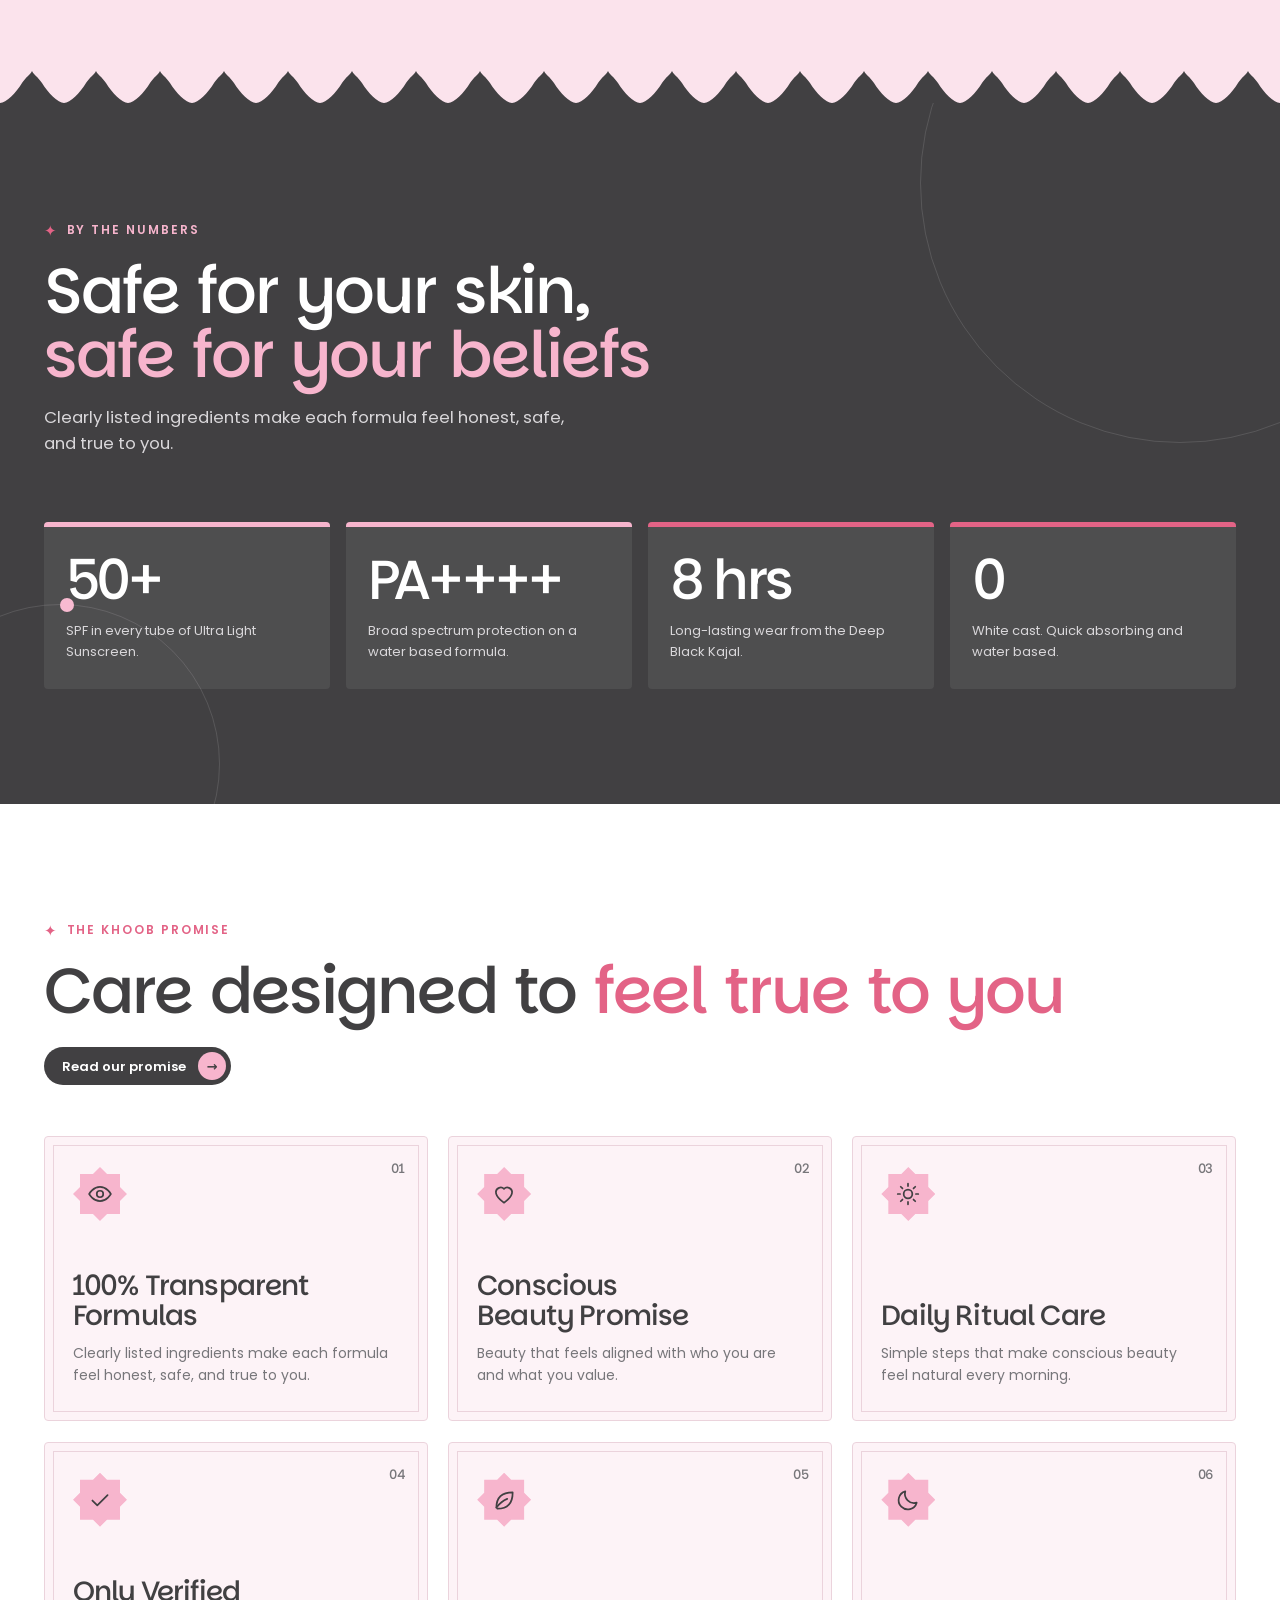
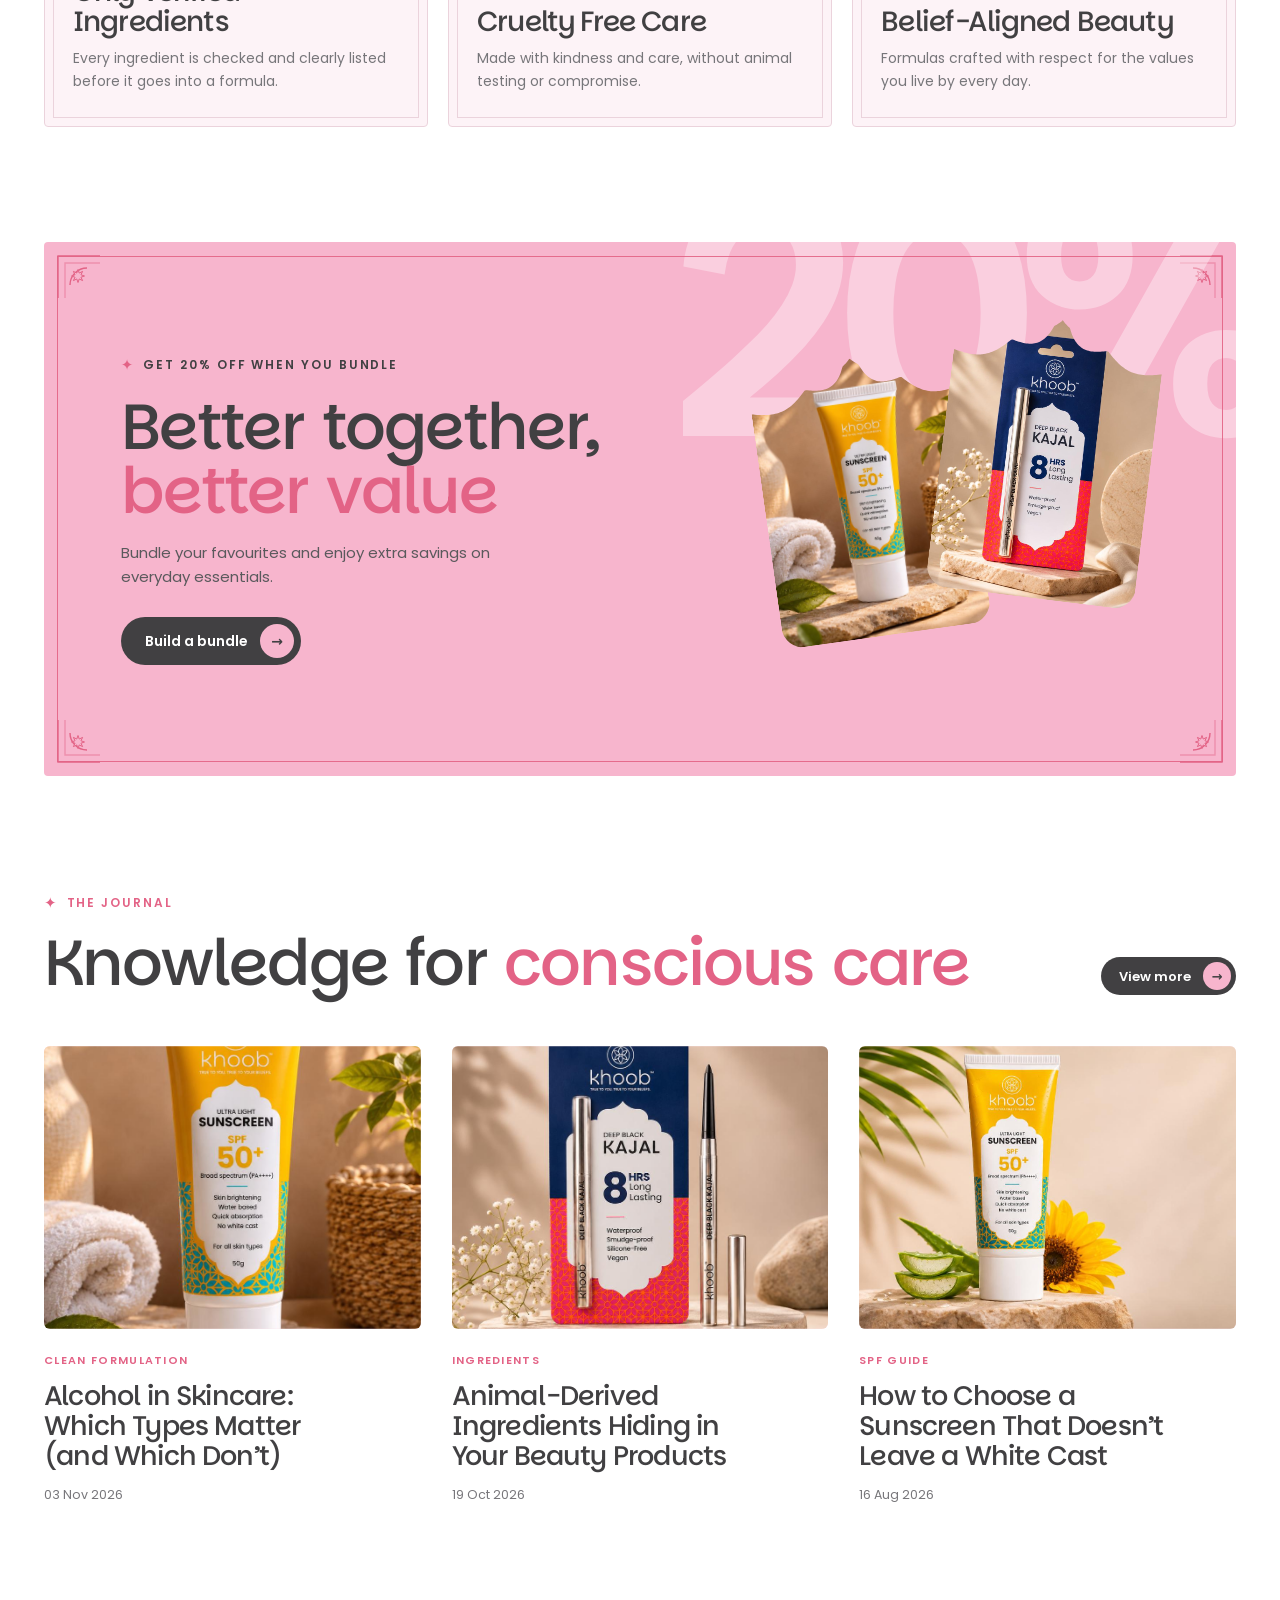
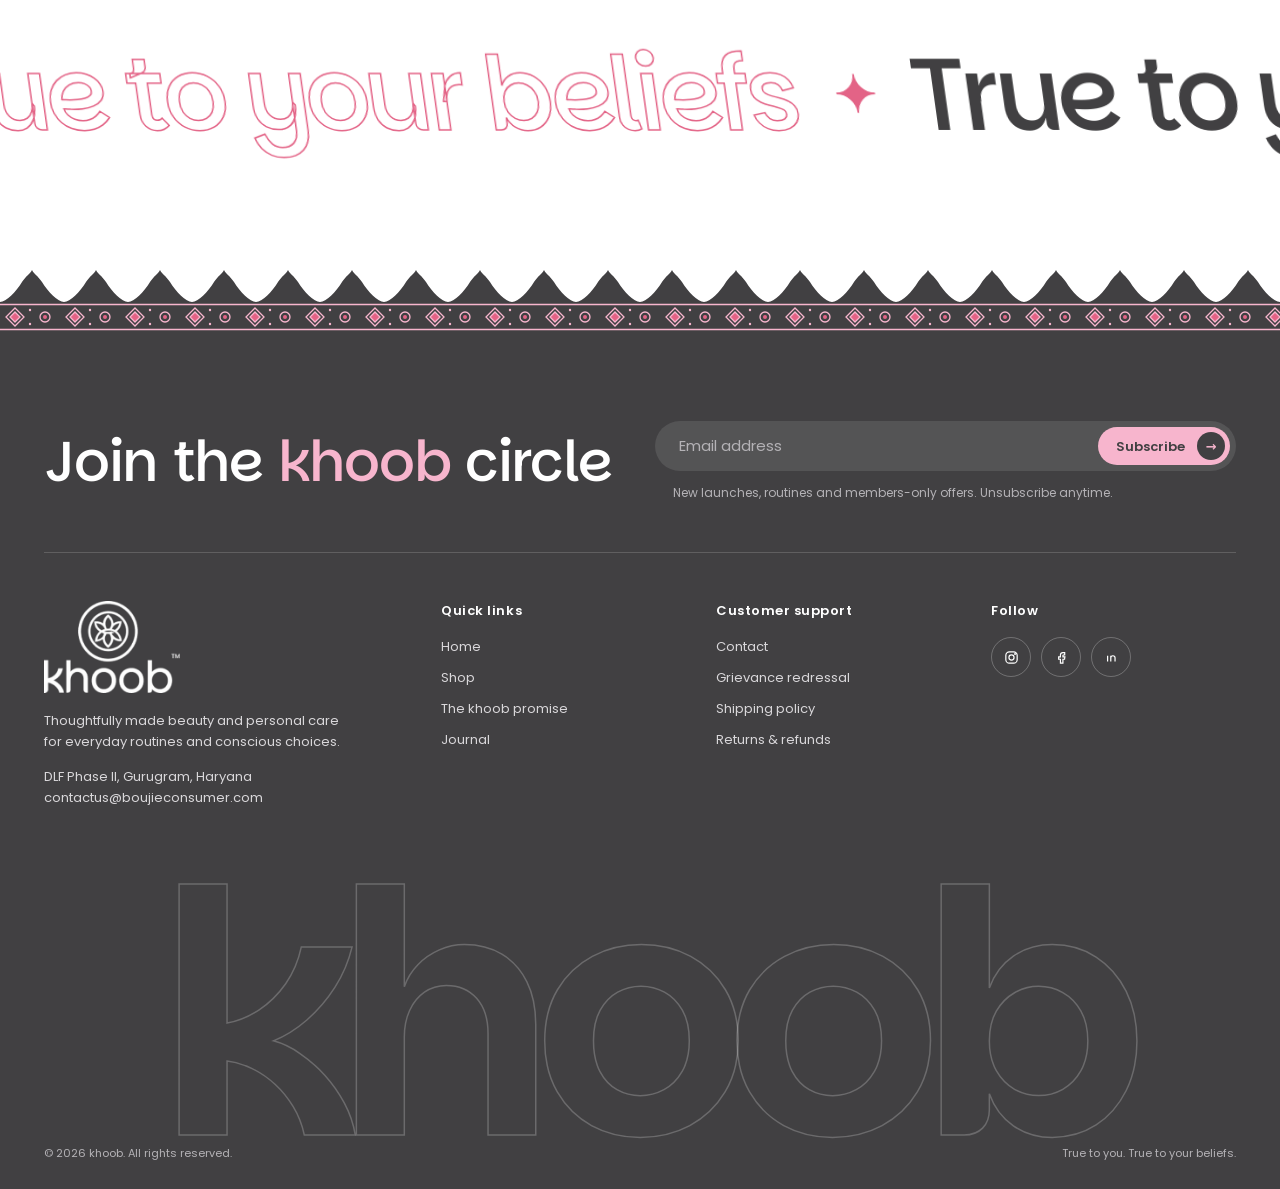
==== commit 807a9cac: "Restore pointed-top mehrab and add pink border to cards and gallery Co-Authored-By: Claude Sonnet 5." ====
--- a/index.html
+++ b/index.html
@@ -9,7 +9,7 @@
 <link rel="stylesheet" href="assets/css/site.css"><link rel="stylesheet" href="assets/css/mughal-assets.css"><link rel="stylesheet" href="assets/css/mughal.css">
 <script>(function(){var d=document.documentElement;d.classList.add("js");try{if(sessionStorage.getItem("kh_nav")){d.classList.add("cv-cover");sessionStorage.removeItem("kh_nav")}}catch(e){}setTimeout(function(){d.classList.remove("cv-cover")},4000)})()</script>
 <noscript><style>.js [data-r]{opacity:1!important;transform:none!important}.w>span{transform:none!important}.ri img{clip-path:none!important;transform:none!important}.wm span{transform:none!important}</style></noscript>
-</head><body><svg width="0" height="0" style="position:absolute" aria-hidden="true" focusable="false"><defs><clipPath id="mughal" clipPathUnits="objectBoundingBox"><path d="M0.0000 0.0000L0.0000 0.7200L0.0000 0.7200L0.0068 0.7185L0.0137 0.7171L0.0205 0.7157L0.0273 0.7144L0.0340 0.7132L0.0407 0.7122L0.0473 0.7114L0.0539 0.7107L0.0603 0.7103L0.0667 0.7101L0.0730 0.7102L0.0791 0.7105L0.0852 0.7112L0.0911 0.7121L0.0969 0.7134L0.1025 0.7150L0.1080 0.7169L0.1134 0.7192L0.1186 0.7217L0.1238 0.7246L0.1287 0.7279L0.1335 0.7314L0.1382 0.7352L0.1428 0.7393L0.1472 0.7437L0.1516 0.7483L0.1558 0.7531L0.1599 0.7581L0.1639 0.7633L0.1678 0.7687L0.1716 0.7742L0.1754 0.7798L0.1791 0.7854L0.1827 0.7911L0.1882 0.7926L0.1948 0.7913L0.2013 0.7900L0.2079 0.7888L0.2143 0.7877L0.2207 0.7868L0.2271 0.7860L0.2333 0.7854L0.2395 0.7851L0.2455 0.7849L0.2514 0.7851L0.2572 0.7854L0.2628 0.7861L0.2683 0.7871L0.2736 0.7884L0.2788 0.7900L0.2838 0.7919L0.2886 0.7942L0.2932 0.7967L0.2977 0.7996L0.3020 0.8028L0.3061 0.8063L0.3100 0.8101L0.3137 0.8141L0.3173 0.8184L0.3207 0.8230L0.3239 0.8278L0.3270 0.8328L0.3299 0.8379L0.3327 0.8432L0.3354 0.8487L0.3379 0.8542L0.3403 0.8598L0.3427 0.8654L0.3457 0.8697L0.3517 0.8687L0.3576 0.8677L0.3635 0.8668L0.3694 0.8660L0.3751 0.8653L0.3808 0.8648L0.3864 0.8645L0.3919 0.8644L0.3972 0.8646L0.4024 0.8650L0.4074 0.8656L0.4123 0.8665L0.4169 0.8677L0.4214 0.8692L0.4256 0.8710L0.4297 0.8731L0.4334 0.8755L0.4370 0.8782L0.4403 0.8812L0.4434 0.8845L0.4462 0.8881L0.4487 0.8919L0.4511 0.8960L0.4531 0.9003L0.4549 0.9048L0.4565 0.9095L0.4579 0.9144L0.4590 0.9195L0.4599 0.9247L0.4605 0.9300L0.4610 0.9354L0.4613 0.9408L0.4616 0.9461L0.4618 0.9513L0.4640 0.9543L0.4666 0.9569L0.4691 0.9595L0.4717 0.9621L0.4741 0.9648L0.4765 0.9674L0.4789 0.9701L0.4812 0.9728L0.4835 0.9755L0.4857 0.9783L0.4879 0.9811L0.4900 0.9840L0.4921 0.9869L0.4942 0.9899L0.4962 0.9930L0.4981 0.9962L0.5000 1.0000L0.5019 0.9962L0.5038 0.9930L0.5058 0.9899L0.5079 0.9869L0.5100 0.9840L0.5121 0.9811L0.5143 0.9783L0.5165 0.9755L0.5188 0.9728L0.5211 0.9701L0.5235 0.9674L0.5259 0.9648L0.5283 0.9621L0.5309 0.9595L0.5334 0.9569L0.5360 0.9543L0.5382 0.9513L0.5384 0.9461L0.5387 0.9408L0.5390 0.9354L0.5395 0.9300L0.5401 0.9247L0.5410 0.9195L0.5421 0.9144L0.5435 0.9095L0.5451 0.9048L0.5469 0.9003L0.5489 0.8960L0.5513 0.8919L0.5538 0.8881L0.5566 0.8845L0.5597 0.8812L0.5630 0.8782L0.5666 0.8755L0.5703 0.8731L0.5744 0.8710L0.5786 0.8692L0.5831 0.8677L0.5877 0.8665L0.5926 0.8656L0.5976 0.8650L0.6028 0.8646L0.6081 0.8644L0.6136 0.8645L0.6192 0.8648L0.6249 0.8653L0.6306 0.8660L0.6365 0.8668L0.6424 0.8677L0.6483 0.8687L0.6543 0.8697L0.6573 0.8654L0.6597 0.8598L0.6621 0.8542L0.6646 0.8487L0.6673 0.8432L0.6701 0.8379L0.6730 0.8328L0.6761 0.8278L0.6793 0.8230L0.6827 0.8184L0.6863 0.8141L0.6900 0.8101L0.6939 0.8063L0.6980 0.8028L0.7023 0.7996L0.7068 0.7967L0.7114 0.7942L0.7162 0.7919L0.7212 0.7900L0.7264 0.7884L0.7317 0.7871L0.7372 0.7861L0.7428 0.7854L0.7486 0.7851L0.7545 0.7849L0.7605 0.7851L0.7667 0.7854L0.7729 0.7860L0.7793 0.7868L0.7857 0.7877L0.7921 0.7888L0.7987 0.7900L0.8052 0.7913L0.8118 0.7926L0.8173 0.7911L0.8209 0.7854L0.8246 0.7798L0.8284 0.7742L0.8322 0.7687L0.8361 0.7633L0.8401 0.7581L0.8442 0.7531L0.8484 0.7483L0.8528 0.7437L0.8572 0.7393L0.8618 0.7352L0.8665 0.7314L0.8713 0.7279L0.8762 0.7246L0.8814 0.7217L0.8866 0.7192L0.8920 0.7169L0.8975 0.7150L0.9031 0.7134L0.9089 0.7121L0.9148 0.7112L0.9209 0.7105L0.9270 0.7102L0.9333 0.7101L0.9397 0.7103L0.9461 0.7107L0.9527 0.7114L0.9593 0.7122L0.9660 0.7132L0.9727 0.7144L0.9795 0.7157L0.9863 0.7171L0.9932 0.7185L1.0000 0.7200L1.0000 0.7200L1.0000 0.0000Z"/></clipPath><clipPath id="mughal-sm" clipPathUnits="objectBoundingBox"><path d="M0.0000 0.0000L0.0000 0.8500L0.0000 0.8500L0.0089 0.8486L0.0177 0.8472L0.0265 0.8458L0.0354 0.8445L0.0442 0.8434L0.0529 0.8423L0.0616 0.8414L0.0703 0.8407L0.0789 0.8402L0.0875 0.8399L0.0960 0.8398L0.1044 0.8400L0.1128 0.8404L0.1211 0.8411L0.1293 0.8420L0.1374 0.8433L0.1454 0.8448L0.1533 0.8467L0.1611 0.8488L0.1688 0.8512L0.1765 0.8538L0.1840 0.8568L0.1914 0.8600L0.1987 0.8634L0.2059 0.8671L0.2130 0.8710L0.2200 0.8751L0.2269 0.8794L0.2337 0.8839L0.2404 0.8884L0.2470 0.8931L0.2535 0.8979L0.2599 0.9027L0.2662 0.9076L0.2734 0.9088L0.2811 0.9075L0.2888 0.9062L0.2964 0.9051L0.3040 0.9040L0.3115 0.9031L0.3188 0.9023L0.3261 0.9017L0.3333 0.9013L0.3403 0.9010L0.3473 0.9011L0.3541 0.9013L0.3607 0.9018L0.3673 0.9026L0.3736 0.9036L0.3798 0.9050L0.3859 0.9066L0.3918 0.9085L0.3975 0.9107L0.4030 0.9132L0.4083 0.9159L0.4135 0.9189L0.4184 0.9222L0.4232 0.9258L0.4278 0.9295L0.4321 0.9335L0.4363 0.9377L0.4402 0.9420L0.4440 0.9465L0.4476 0.9512L0.4509 0.9560L0.4540 0.9609L0.4569 0.9658L0.4597 0.9707L0.4627 0.9748L0.4666 0.9769L0.4704 0.9790L0.4741 0.9811L0.4777 0.9833L0.4812 0.9854L0.4846 0.9876L0.4879 0.9899L0.4911 0.9922L0.4942 0.9946L0.4971 0.9971L0.5000 1.0000L0.5029 0.9971L0.5058 0.9946L0.5089 0.9922L0.5121 0.9899L0.5154 0.9876L0.5188 0.9854L0.5223 0.9833L0.5259 0.9811L0.5296 0.9790L0.5334 0.9769L0.5373 0.9748L0.5403 0.9707L0.5431 0.9658L0.5460 0.9609L0.5491 0.9560L0.5524 0.9512L0.5560 0.9465L0.5598 0.9420L0.5637 0.9377L0.5679 0.9335L0.5722 0.9295L0.5768 0.9258L0.5816 0.9222L0.5865 0.9189L0.5917 0.9159L0.5970 0.9132L0.6025 0.9107L0.6082 0.9085L0.6141 0.9066L0.6202 0.9050L0.6264 0.9036L0.6327 0.9026L0.6393 0.9018L0.6459 0.9013L0.6527 0.9011L0.6597 0.9010L0.6667 0.9013L0.6739 0.9017L0.6812 0.9023L0.6885 0.9031L0.6960 0.9040L0.7036 0.9051L0.7112 0.9062L0.7189 0.9075L0.7266 0.9088L0.7338 0.9076L0.7401 0.9027L0.7465 0.8979L0.7530 0.8931L0.7596 0.8884L0.7663 0.8839L0.7731 0.8794L0.7800 0.8751L0.7870 0.8710L0.7941 0.8671L0.8013 0.8634L0.8086 0.8600L0.8160 0.8568L0.8235 0.8538L0.8312 0.8512L0.8389 0.8488L0.8467 0.8467L0.8546 0.8448L0.8626 0.8433L0.8707 0.8420L0.8789 0.8411L0.8872 0.8404L0.8956 0.8400L0.9040 0.8398L0.9125 0.8399L0.9211 0.8402L0.9297 0.8407L0.9384 0.8414L0.9471 0.8423L0.9558 0.8434L0.9646 0.8445L0.9735 0.8458L0.9823 0.8472L0.9911 0.8486L1.0000 0.8500L1.0000 0.8500L1.0000 0.0000Z"/></clipPath></defs></svg><a class="sr" href="#main">Skip to content</a>
+</head><body><svg width="0" height="0" style="position:absolute" aria-hidden="true" focusable="false"><defs><clipPath id="mughal" clipPathUnits="objectBoundingBox"><path d="M0.0000 1.0000L0.0000 0.2800L0.0000 0.2800L0.0068 0.2815L0.0137 0.2829L0.0205 0.2843L0.0273 0.2856L0.0340 0.2868L0.0407 0.2878L0.0473 0.2886L0.0539 0.2893L0.0603 0.2897L0.0667 0.2899L0.0730 0.2898L0.0791 0.2895L0.0852 0.2888L0.0911 0.2879L0.0969 0.2866L0.1025 0.2850L0.1080 0.2831L0.1134 0.2808L0.1186 0.2783L0.1238 0.2754L0.1287 0.2721L0.1335 0.2686L0.1382 0.2648L0.1428 0.2607L0.1472 0.2563L0.1516 0.2517L0.1558 0.2469L0.1599 0.2419L0.1639 0.2367L0.1678 0.2313L0.1716 0.2258L0.1754 0.2202L0.1791 0.2146L0.1827 0.2089L0.1882 0.2074L0.1948 0.2087L0.2013 0.2100L0.2079 0.2112L0.2143 0.2123L0.2207 0.2132L0.2271 0.2140L0.2333 0.2146L0.2395 0.2149L0.2455 0.2151L0.2514 0.2149L0.2572 0.2146L0.2628 0.2139L0.2683 0.2129L0.2736 0.2116L0.2788 0.2100L0.2838 0.2081L0.2886 0.2058L0.2932 0.2033L0.2977 0.2004L0.3020 0.1972L0.3061 0.1937L0.3100 0.1899L0.3137 0.1859L0.3173 0.1816L0.3207 0.1770L0.3239 0.1722L0.3270 0.1672L0.3299 0.1621L0.3327 0.1568L0.3354 0.1513L0.3379 0.1458L0.3403 0.1402L0.3427 0.1346L0.3457 0.1303L0.3517 0.1313L0.3576 0.1323L0.3635 0.1332L0.3694 0.1340L0.3751 0.1347L0.3808 0.1352L0.3864 0.1355L0.3919 0.1356L0.3972 0.1354L0.4024 0.1350L0.4074 0.1344L0.4123 0.1335L0.4169 0.1323L0.4214 0.1308L0.4256 0.1290L0.4297 0.1269L0.4334 0.1245L0.4370 0.1218L0.4403 0.1188L0.4434 0.1155L0.4462 0.1119L0.4487 0.1081L0.4511 0.1040L0.4531 0.0997L0.4549 0.0952L0.4565 0.0905L0.4579 0.0856L0.4590 0.0805L0.4599 0.0753L0.4605 0.0700L0.4610 0.0646L0.4613 0.0592L0.4616 0.0539L0.4618 0.0487L0.4640 0.0457L0.4666 0.0431L0.4691 0.0405L0.4717 0.0379L0.4741 0.0352L0.4765 0.0326L0.4789 0.0299L0.4812 0.0272L0.4835 0.0245L0.4857 0.0217L0.4879 0.0189L0.4900 0.0160L0.4921 0.0131L0.4942 0.0101L0.4962 0.0070L0.4981 0.0038L0.5000 0.0000L0.5019 0.0038L0.5038 0.0070L0.5058 0.0101L0.5079 0.0131L0.5100 0.0160L0.5121 0.0189L0.5143 0.0217L0.5165 0.0245L0.5188 0.0272L0.5211 0.0299L0.5235 0.0326L0.5259 0.0352L0.5283 0.0379L0.5309 0.0405L0.5334 0.0431L0.5360 0.0457L0.5382 0.0487L0.5384 0.0539L0.5387 0.0592L0.5390 0.0646L0.5395 0.0700L0.5401 0.0753L0.5410 0.0805L0.5421 0.0856L0.5435 0.0905L0.5451 0.0952L0.5469 0.0997L0.5489 0.1040L0.5513 0.1081L0.5538 0.1119L0.5566 0.1155L0.5597 0.1188L0.5630 0.1218L0.5666 0.1245L0.5703 0.1269L0.5744 0.1290L0.5786 0.1308L0.5831 0.1323L0.5877 0.1335L0.5926 0.1344L0.5976 0.1350L0.6028 0.1354L0.6081 0.1356L0.6136 0.1355L0.6192 0.1352L0.6249 0.1347L0.6306 0.1340L0.6365 0.1332L0.6424 0.1323L0.6483 0.1313L0.6543 0.1303L0.6573 0.1346L0.6597 0.1402L0.6621 0.1458L0.6646 0.1513L0.6673 0.1568L0.6701 0.1621L0.6730 0.1672L0.6761 0.1722L0.6793 0.1770L0.6827 0.1816L0.6863 0.1859L0.6900 0.1899L0.6939 0.1937L0.6980 0.1972L0.7023 0.2004L0.7068 0.2033L0.7114 0.2058L0.7162 0.2081L0.7212 0.2100L0.7264 0.2116L0.7317 0.2129L0.7372 0.2139L0.7428 0.2146L0.7486 0.2149L0.7545 0.2151L0.7605 0.2149L0.7667 0.2146L0.7729 0.2140L0.7793 0.2132L0.7857 0.2123L0.7921 0.2112L0.7987 0.2100L0.8052 0.2087L0.8118 0.2074L0.8173 0.2089L0.8209 0.2146L0.8246 0.2202L0.8284 0.2258L0.8322 0.2313L0.8361 0.2367L0.8401 0.2419L0.8442 0.2469L0.8484 0.2517L0.8528 0.2563L0.8572 0.2607L0.8618 0.2648L0.8665 0.2686L0.8713 0.2721L0.8762 0.2754L0.8814 0.2783L0.8866 0.2808L0.8920 0.2831L0.8975 0.2850L0.9031 0.2866L0.9089 0.2879L0.9148 0.2888L0.9209 0.2895L0.9270 0.2898L0.9333 0.2899L0.9397 0.2897L0.9461 0.2893L0.9527 0.2886L0.9593 0.2878L0.9660 0.2868L0.9727 0.2856L0.9795 0.2843L0.9863 0.2829L0.9932 0.2815L1.0000 0.2800L1.0000 0.2800L1.0000 1.0000Z"/></clipPath><clipPath id="mughal-sm" clipPathUnits="objectBoundingBox"><path d="M0.0000 1.0000L0.0000 0.1500L0.0000 0.1500L0.0089 0.1514L0.0177 0.1528L0.0265 0.1542L0.0354 0.1555L0.0442 0.1566L0.0529 0.1577L0.0616 0.1586L0.0703 0.1593L0.0789 0.1598L0.0875 0.1601L0.0960 0.1602L0.1044 0.1600L0.1128 0.1596L0.1211 0.1589L0.1293 0.1580L0.1374 0.1567L0.1454 0.1552L0.1533 0.1533L0.1611 0.1512L0.1688 0.1488L0.1765 0.1462L0.1840 0.1432L0.1914 0.1400L0.1987 0.1366L0.2059 0.1329L0.2130 0.1290L0.2200 0.1249L0.2269 0.1206L0.2337 0.1161L0.2404 0.1116L0.2470 0.1069L0.2535 0.1021L0.2599 0.0973L0.2662 0.0924L0.2734 0.0912L0.2811 0.0925L0.2888 0.0938L0.2964 0.0949L0.3040 0.0960L0.3115 0.0969L0.3188 0.0977L0.3261 0.0983L0.3333 0.0987L0.3403 0.0990L0.3473 0.0989L0.3541 0.0987L0.3607 0.0982L0.3673 0.0974L0.3736 0.0964L0.3798 0.0950L0.3859 0.0934L0.3918 0.0915L0.3975 0.0893L0.4030 0.0868L0.4083 0.0841L0.4135 0.0811L0.4184 0.0778L0.4232 0.0742L0.4278 0.0705L0.4321 0.0665L0.4363 0.0623L0.4402 0.0580L0.4440 0.0535L0.4476 0.0488L0.4509 0.0440L0.4540 0.0391L0.4569 0.0342L0.4597 0.0293L0.4627 0.0252L0.4666 0.0231L0.4704 0.0210L0.4741 0.0189L0.4777 0.0167L0.4812 0.0146L0.4846 0.0124L0.4879 0.0101L0.4911 0.0078L0.4942 0.0054L0.4971 0.0029L0.5000 0.0000L0.5029 0.0029L0.5058 0.0054L0.5089 0.0078L0.5121 0.0101L0.5154 0.0124L0.5188 0.0146L0.5223 0.0167L0.5259 0.0189L0.5296 0.0210L0.5334 0.0231L0.5373 0.0252L0.5403 0.0293L0.5431 0.0342L0.5460 0.0391L0.5491 0.0440L0.5524 0.0488L0.5560 0.0535L0.5598 0.0580L0.5637 0.0623L0.5679 0.0665L0.5722 0.0705L0.5768 0.0742L0.5816 0.0778L0.5865 0.0811L0.5917 0.0841L0.5970 0.0868L0.6025 0.0893L0.6082 0.0915L0.6141 0.0934L0.6202 0.0950L0.6264 0.0964L0.6327 0.0974L0.6393 0.0982L0.6459 0.0987L0.6527 0.0989L0.6597 0.0990L0.6667 0.0987L0.6739 0.0983L0.6812 0.0977L0.6885 0.0969L0.6960 0.0960L0.7036 0.0949L0.7112 0.0938L0.7189 0.0925L0.7266 0.0912L0.7338 0.0924L0.7401 0.0973L0.7465 0.1021L0.7530 0.1069L0.7596 0.1116L0.7663 0.1161L0.7731 0.1206L0.7800 0.1249L0.7870 0.1290L0.7941 0.1329L0.8013 0.1366L0.8086 0.1400L0.8160 0.1432L0.8235 0.1462L0.8312 0.1488L0.8389 0.1512L0.8467 0.1533L0.8546 0.1552L0.8626 0.1567L0.8707 0.1580L0.8789 0.1589L0.8872 0.1596L0.8956 0.1600L0.9040 0.1602L0.9125 0.1601L0.9211 0.1598L0.9297 0.1593L0.9384 0.1586L0.9471 0.1577L0.9558 0.1566L0.9646 0.1555L0.9735 0.1542L0.9823 0.1528L0.9911 0.1514L1.0000 0.1500L1.0000 0.1500L1.0000 1.0000Z"/></clipPath></defs></svg><a class="sr" href="#main">Skip to content</a>
 <div class="cv" aria-hidden="true"><span></span><span></span><span></span><span></span><span></span><b><img src="assets/img/logo-white.png" alt=""></b></div>
 <div class="progress" aria-hidden="true"></div><div class="cur" aria-hidden="true"></div>
 <header class="hd"><nav aria-label="Main"><ul><li><a href="shop.html">Shop</a></li><li><a href="shop.html?cat=Sun%20care">Sun care</a></li><li><a href="shop.html?cat=Eyes">Eyes</a></li><li><a href="our-promise.html">Our promise</a></li><li><a href="journal.html">Journal</a></li></ul>
@@ -38,16 +38,16 @@
 
 <section class="sec"><div class="wrap"><div class="shead"><div><span class="eyebrow" data-r>The essentials</span><h2 class="h-lg" data-split>Shop the <em>essentials</em></h2></div><a class="btn navy sm mag" href="shop.html" >Shop all <i>→</i></a></div>
 <div class="grid"><article class="card" data-id="1" data-cat="Sun care" data-price="399" data-off="11" data-name="ultra light sunscreen spf 50+" data-r style="--d:0s">
-<a class="im" href="product-ultra-light-sunscreen-spf-50.html" aria-label="Ultra Light Sunscreen SPF 50+"><span class="badge">11% off</span><img src="assets/img/s1.jpg" alt="Ultra Light Sunscreen SPF 50+" loading="lazy"><img src="assets/img/s2.jpg" alt="" loading="lazy"></a>
+<div class="imw"><a class="im" href="product-ultra-light-sunscreen-spf-50.html" aria-label="Ultra Light Sunscreen SPF 50+"><span class="badge">11% off</span><img src="assets/img/s1.jpg" alt="Ultra Light Sunscreen SPF 50+" loading="lazy"><img src="assets/img/s2.jpg" alt="" loading="lazy"></a></div>
 <button class="qa" data-add="1" aria-label="Add Ultra Light Sunscreen SPF 50+ to bag"><span>Add to bag</span><i>+</i></button>
 <div class="meta"><div><small>Sun care · 50 g</small><a class="nm" href="product-ultra-light-sunscreen-spf-50.html">Ultra Light Sunscreen SPF 50+</a></div><div class="price"><b>₹399</b><s>₹449</s></div></div></article><article class="card" data-id="2" data-cat="Eyes" data-price="200" data-off="11" data-name="deep black kajal" data-r style="--d:0.09s">
-<a class="im" href="product-deep-black-kajal.html" aria-label="Deep Black Kajal"><span class="badge">11% off</span><img src="assets/img/kp1.jpg" alt="Deep Black Kajal" loading="lazy"><img src="assets/img/k1.jpg" alt="" loading="lazy"></a>
+<div class="imw"><a class="im" href="product-deep-black-kajal.html" aria-label="Deep Black Kajal"><span class="badge">11% off</span><img src="assets/img/kp1.jpg" alt="Deep Black Kajal" loading="lazy"><img src="assets/img/k1.jpg" alt="" loading="lazy"></a></div>
 <button class="qa" data-add="2" aria-label="Add Deep Black Kajal to bag"><span>Add to bag</span><i>+</i></button>
 <div class="meta"><div><small>Eyes · 3.5 g</small><a class="nm" href="product-deep-black-kajal.html">Deep Black Kajal</a></div><div class="price"><b>₹200</b><s>₹225</s></div></div></article><article class="card" data-id="3" data-cat="Duos" data-price="539" data-off="20" data-name="the everyday duo" data-r style="--d:0.18s">
-<a class="im" href="product-the-everyday-duo.html" aria-label="The Everyday Duo"><span class="badge">20% off</span><img src="assets/img/duo1.jpg" alt="The Everyday Duo" loading="lazy"><img src="assets/img/s2.jpg" alt="" loading="lazy"></a>
+<div class="imw"><a class="im" href="product-the-everyday-duo.html" aria-label="The Everyday Duo"><span class="badge">20% off</span><img src="assets/img/duo1.jpg" alt="The Everyday Duo" loading="lazy"><img src="assets/img/s2.jpg" alt="" loading="lazy"></a></div>
 <button class="qa" data-add="3" aria-label="Add The Everyday Duo to bag"><span>Add to bag</span><i>+</i></button>
 <div class="meta"><div><small>Duos · Sunscreen + Kajal</small><a class="nm" href="product-the-everyday-duo.html">The Everyday Duo</a></div><div class="price"><b>₹539</b><s>₹674</s></div></div></article><article class="card" data-id="4" data-cat="Duos" data-price="719" data-off="20" data-name="sunscreen duo" data-r style="--d:0.27s">
-<a class="im" href="product-sunscreen-duo.html" aria-label="Sunscreen Duo"><span class="badge">20% off</span><img src="assets/img/duo2.jpg" alt="Sunscreen Duo" loading="lazy"><img src="assets/img/s1.jpg" alt="" loading="lazy"></a>
+<div class="imw"><a class="im" href="product-sunscreen-duo.html" aria-label="Sunscreen Duo"><span class="badge">20% off</span><img src="assets/img/duo2.jpg" alt="Sunscreen Duo" loading="lazy"><img src="assets/img/s1.jpg" alt="" loading="lazy"></a></div>
 <button class="qa" data-add="4" aria-label="Add Sunscreen Duo to bag"><span>Add to bag</span><i>+</i></button>
 <div class="meta"><div><small>Duos · 2 × 50 g</small><a class="nm" href="product-sunscreen-duo.html">Sunscreen Duo</a></div><div class="price"><b>₹719</b><s>₹898</s></div></div></article></div></div></section>
 
--- a/assets/css/mughal.css
+++ b/assets/css/mughal.css
@@ -69,12 +69,6 @@
 .cv b img{height:clamp(120px,20vw,210px);width:auto}
 @media(max-width:940px){.logo img{height:42px}}
 
-/* Inverted mehrab: flat top, cusped point at the bottom */
-.card .badge{top:12px}.stage .badge{top:18px}
-.gcount{bottom:calc(16% + 4px)}.gnav{bottom:calc(16% + 0px)}
-.cap{bottom:auto;top:16px;transform:translateY(-150%)}
-.hero .arch{clip-path:url(#mughal)}
-
 /* Product cards: no hover effects; static Add to bag under the details */
 .card .im img+img{display:none}
 .card:hover .im img{transform:none}
@@ -83,5 +77,8 @@
 .card .qa span{display:inline}
 .card .qa i{background:var(--gold);color:var(--navy)}
 .card .qa:hover i,.card:hover .qa{transform:none}
-.seal{top:auto;bottom:16%;right:-36px}
-@media(max-width:900px){.seal{top:auto;bottom:22%;right:-8px}}
+
+/* Pink outline that follows the cusped arch on cards and the gallery */
+.imw,.stagew{--bw:3px;filter:drop-shadow(var(--bw) 0 0 var(--pink)) drop-shadow(calc(var(--bw)*-1) 0 0 var(--pink)) drop-shadow(0 var(--bw) 0 var(--pink)) drop-shadow(0 calc(var(--bw)*-1) 0 var(--pink))}
+.stagew{min-width:0}
+.card .badge,.stage .badge{top:19%;left:14px}
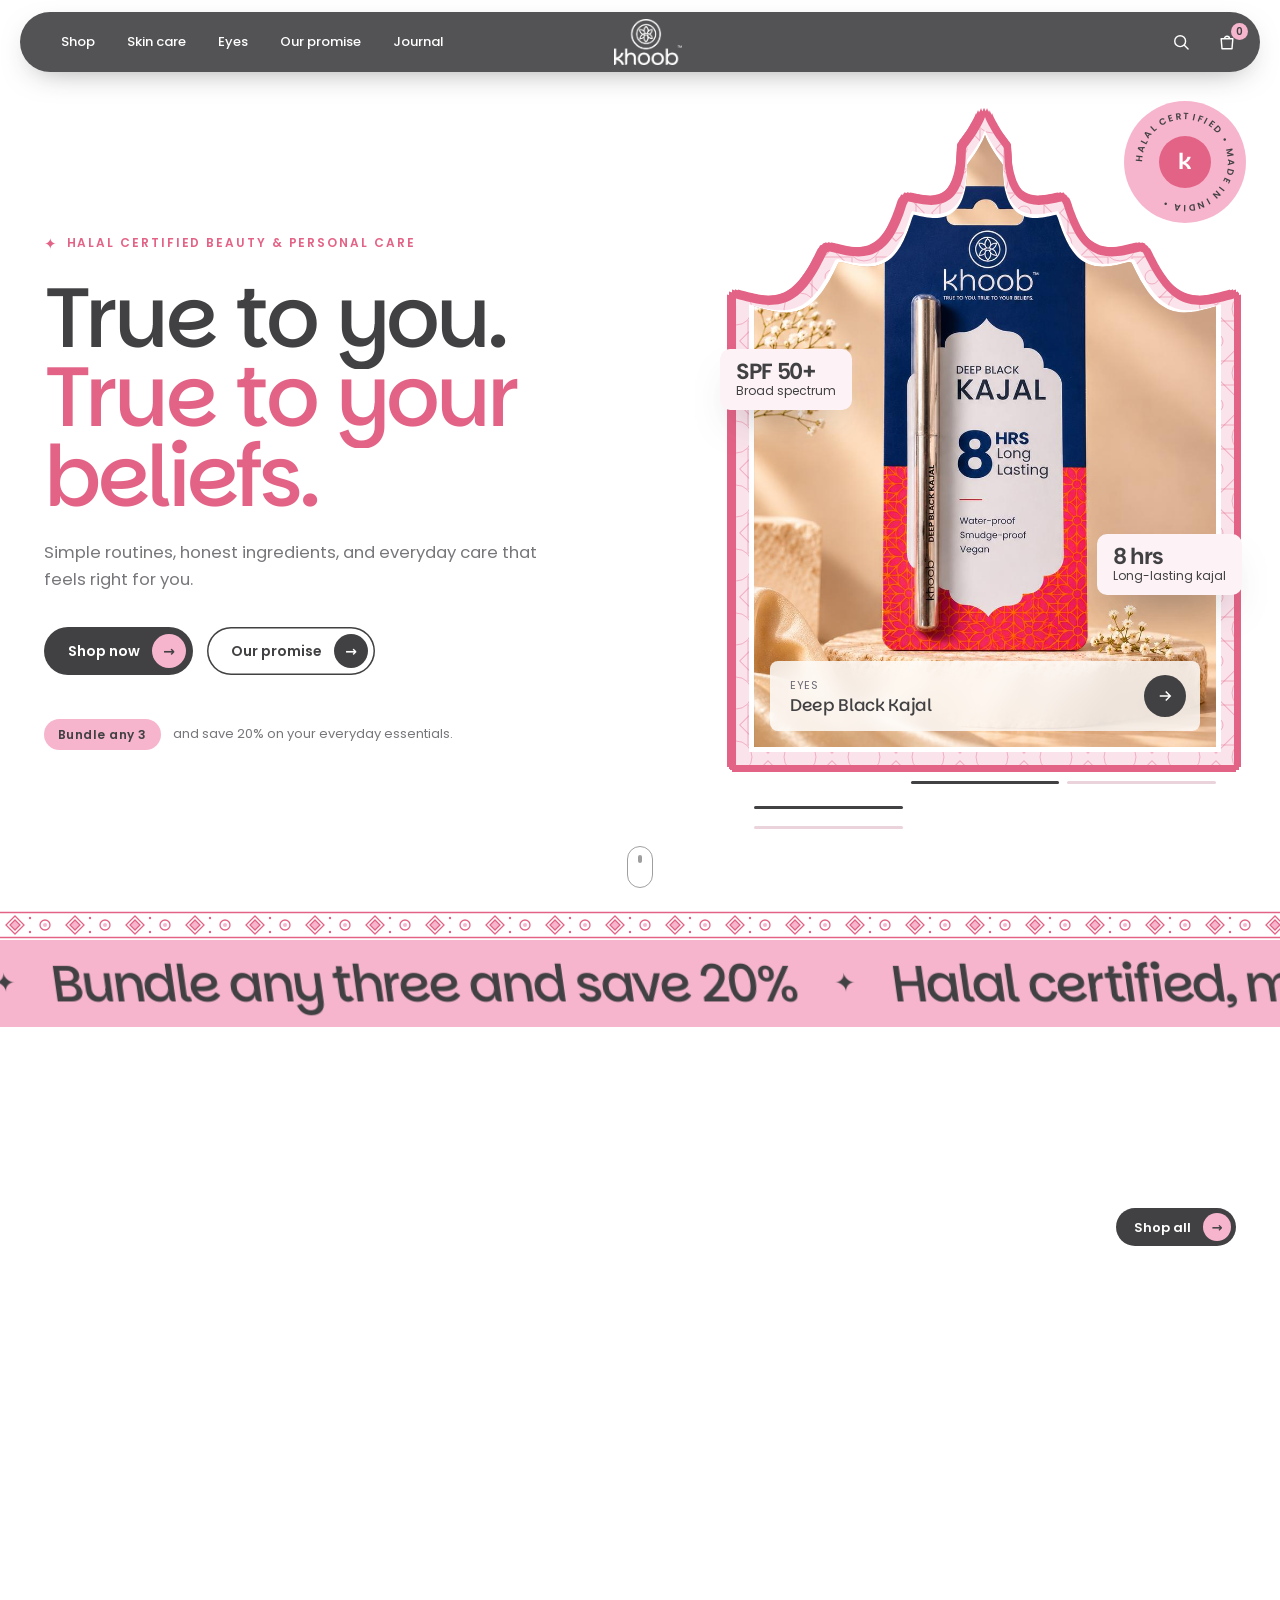
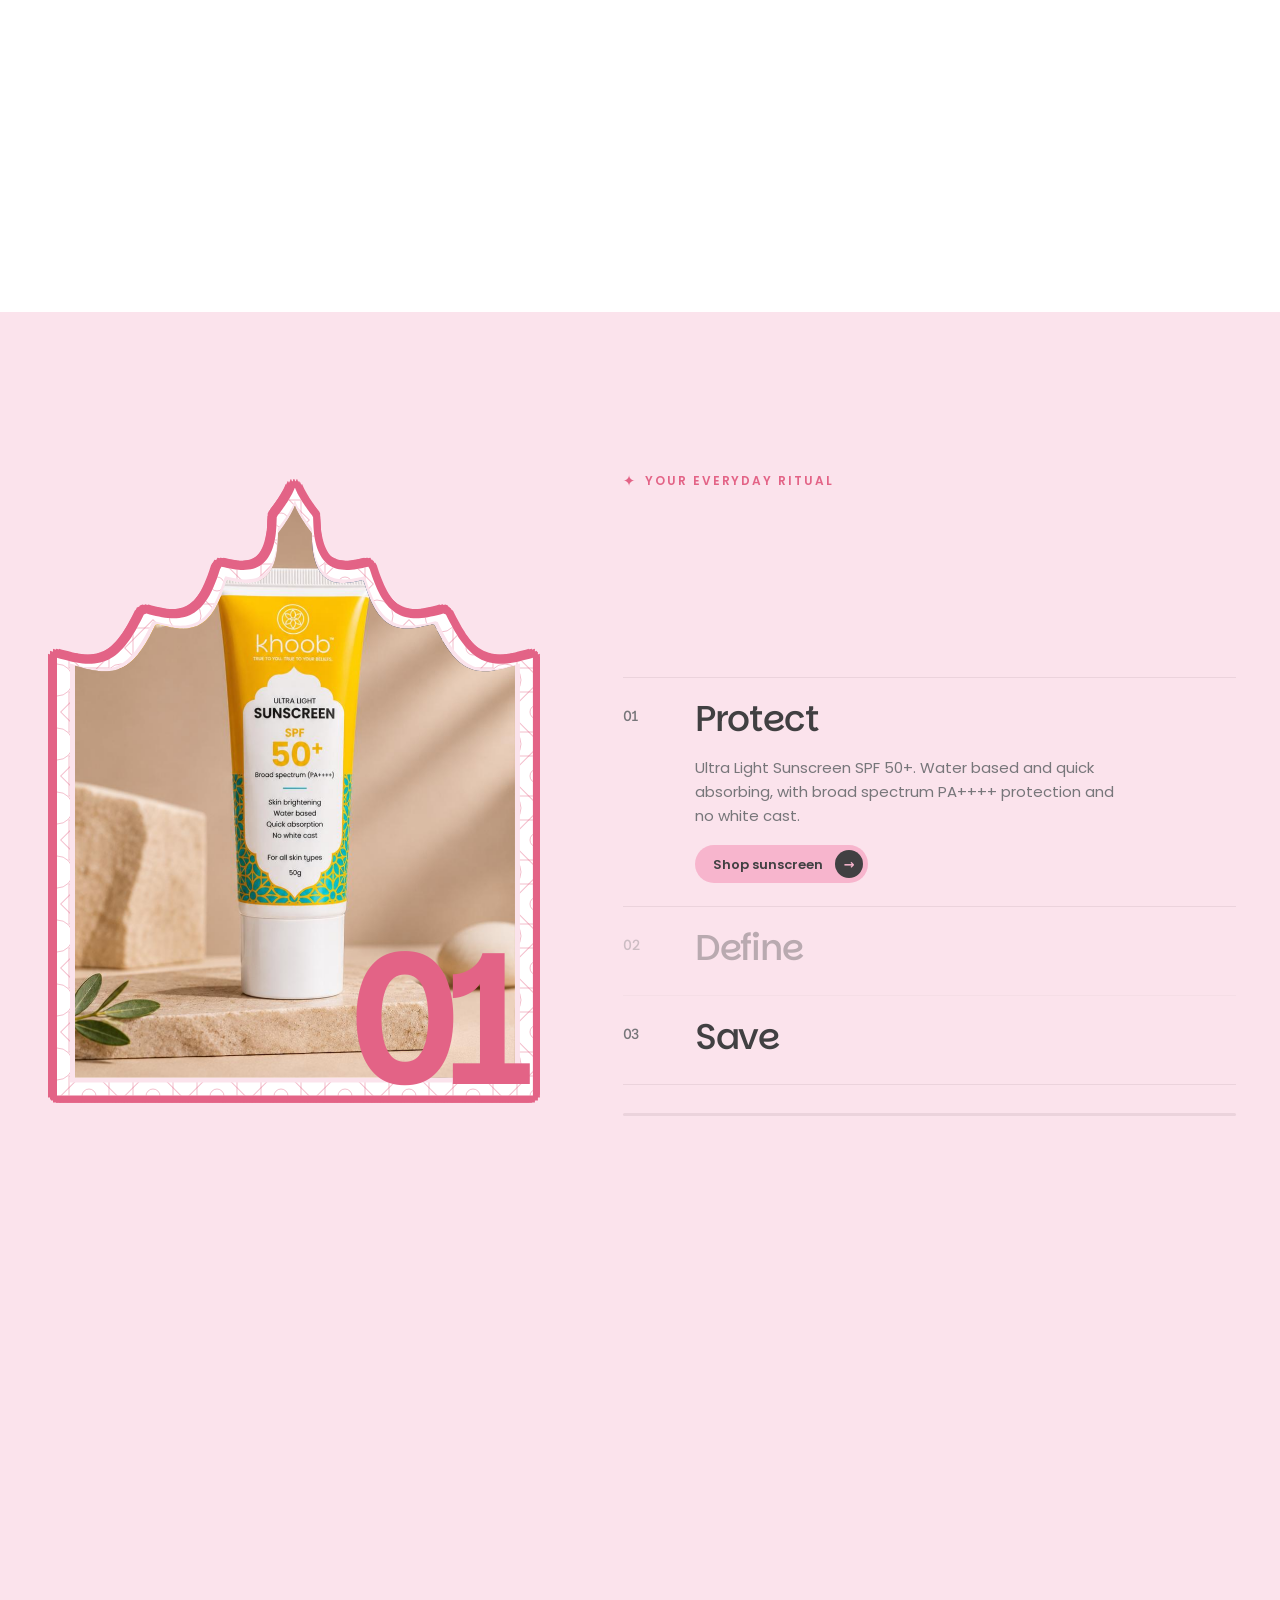
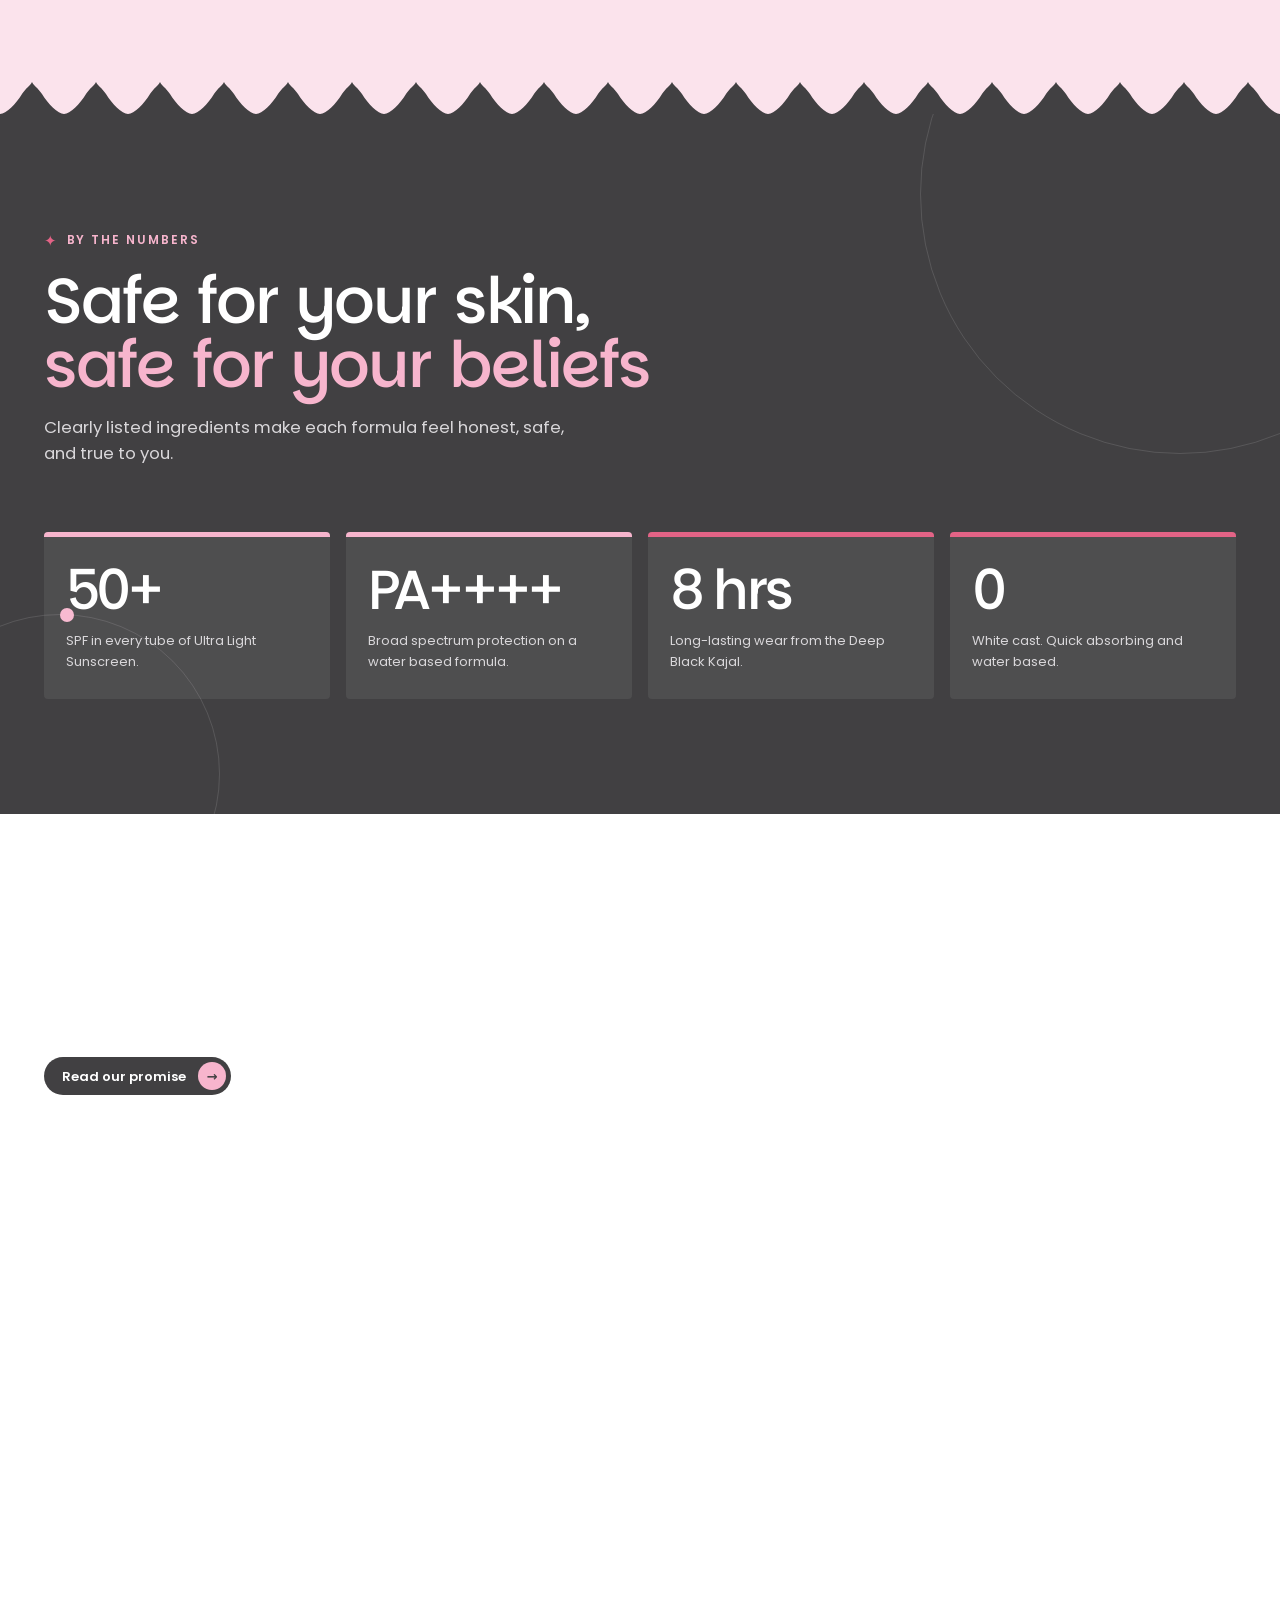
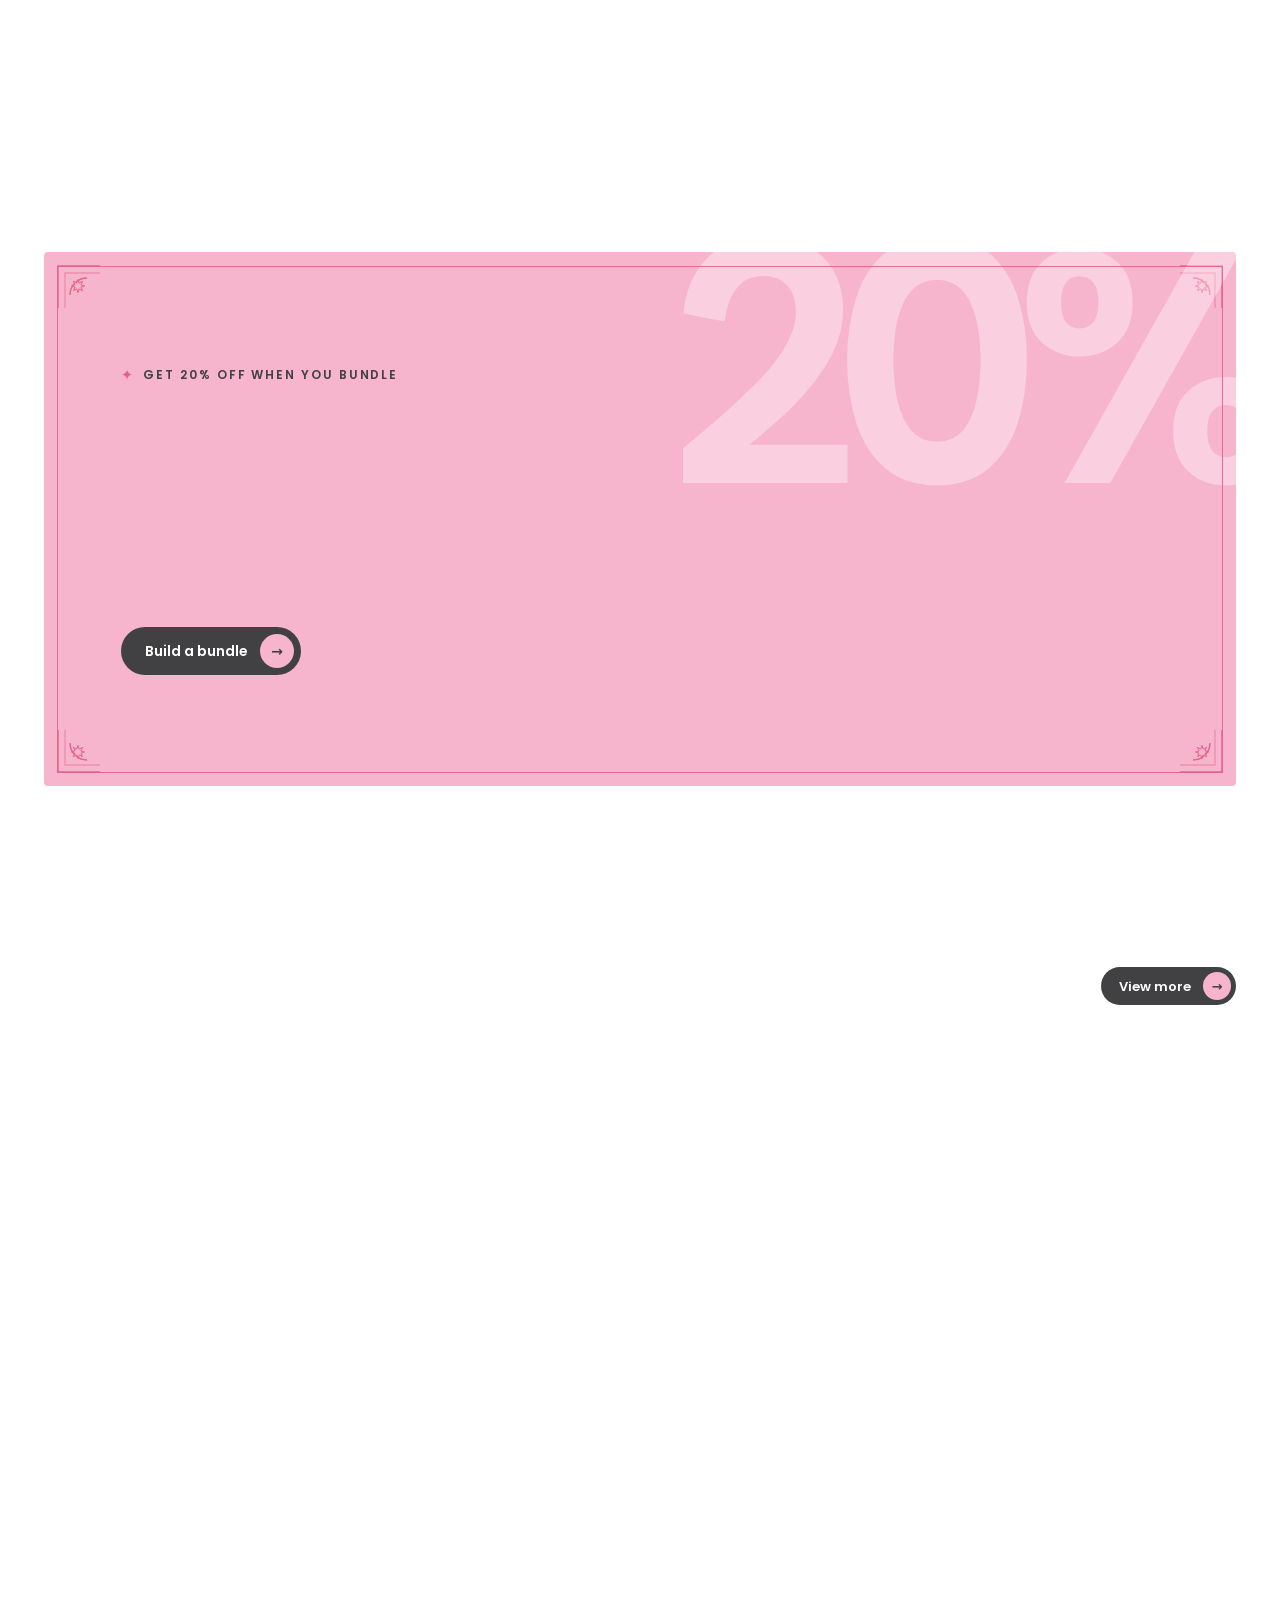
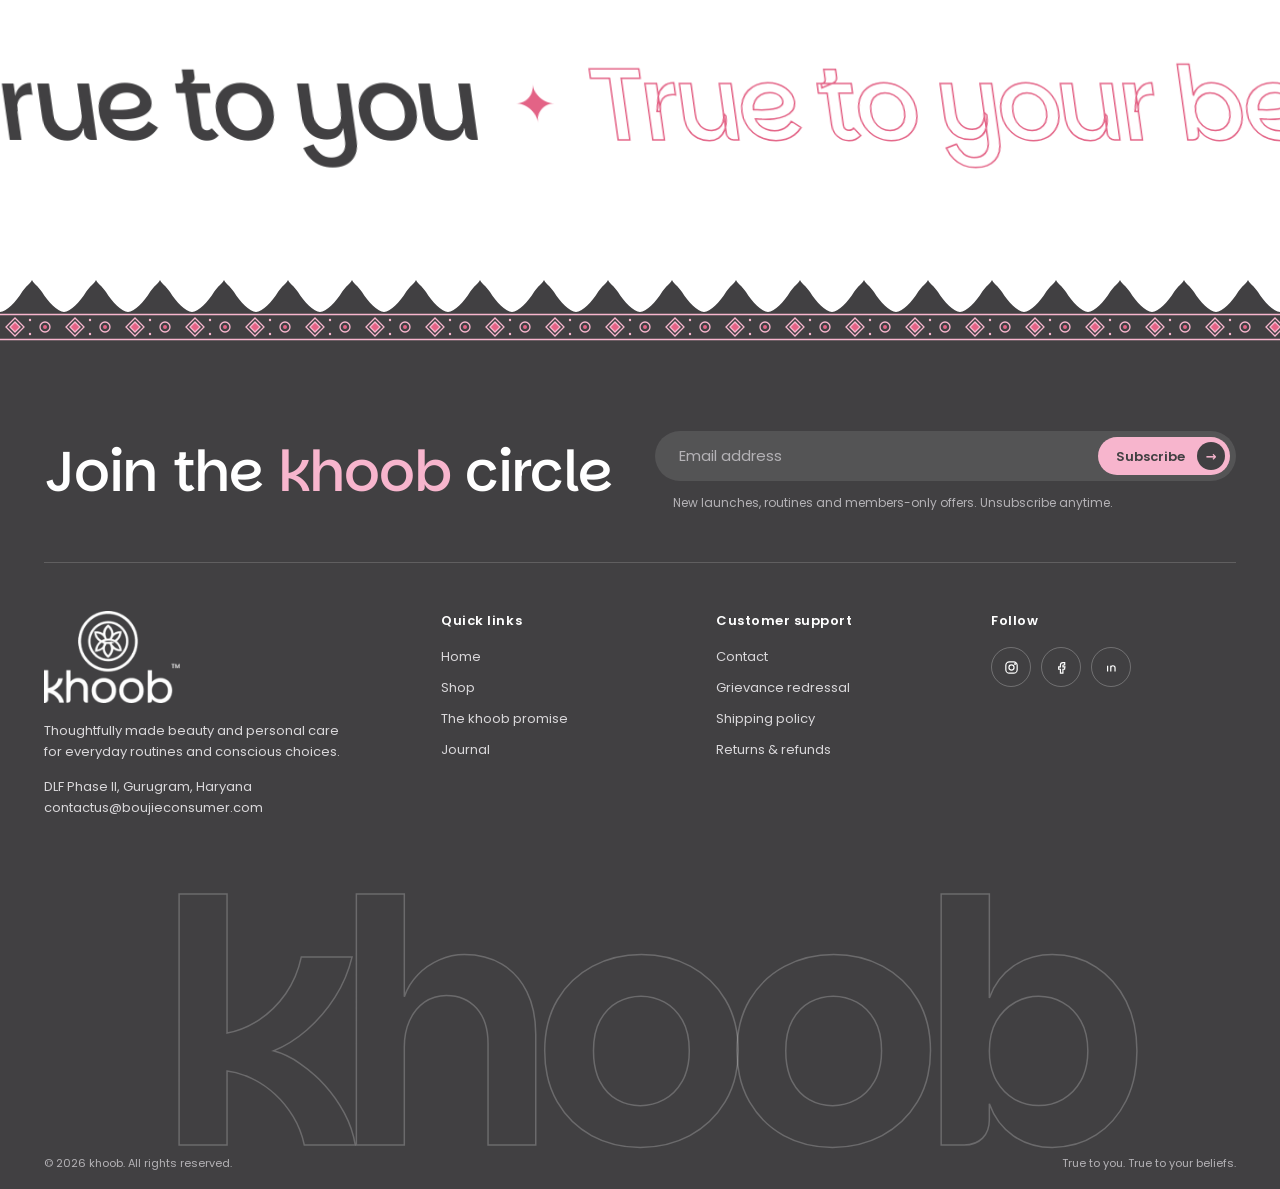
==== commit 729fce21: "Skin care category, Halal certified, patterned uniform arch border, hero progress fix Co-Authored-By" ====
--- a/index.html
+++ b/index.html
@@ -1,7 +1,7 @@
 <!doctype html>
 <html lang="en"><head><meta charset="utf-8"><meta name="viewport" content="width=device-width,initial-scale=1,viewport-fit=cover">
-<title>khoob | Halal Beauty & Personal Care</title><meta name="description" content="Halal beauty and personal care, made in India. Ultra Light Sunscreen SPF 50+, Deep Black Kajal and everyday duos that are true to you and true to your beliefs.">
-<meta property="og:title" content="khoob | Halal Beauty & Personal Care"><meta property="og:description" content="Halal beauty and personal care, made in India. Ultra Light Sunscreen SPF 50+, Deep Black Kajal and everyday duos that are true to you and true to your beliefs."><meta property="og:type" content="website">
+<title>khoob | Halal Certified Beauty & Personal Care</title><meta name="description" content="Halal certified beauty and personal care, made in India. Ultra Light Sunscreen SPF 50+, Deep Black Kajal and everyday duos that are true to you and true to your beliefs.">
+<meta property="og:title" content="khoob | Halal Certified Beauty & Personal Care"><meta property="og:description" content="Halal certified beauty and personal care, made in India. Ultra Light Sunscreen SPF 50+, Deep Black Kajal and everyday duos that are true to you and true to your beliefs."><meta property="og:type" content="website">
 <meta name="theme-color" content="#414042">
 <link rel="icon" type="image/png" href="assets/img/favicon.png">
 <link rel="preconnect" href="https://fonts.googleapis.com"><link rel="preconnect" href="https://fonts.gstatic.com" crossorigin>
@@ -12,35 +12,35 @@
 </head><body><svg width="0" height="0" style="position:absolute" aria-hidden="true" focusable="false"><defs><clipPath id="mughal" clipPathUnits="objectBoundingBox"><path d="M0.0000 1.0000L0.0000 0.2800L0.0000 0.2800L0.0068 0.2815L0.0137 0.2829L0.0205 0.2843L0.0273 0.2856L0.0340 0.2868L0.0407 0.2878L0.0473 0.2886L0.0539 0.2893L0.0603 0.2897L0.0667 0.2899L0.0730 0.2898L0.0791 0.2895L0.0852 0.2888L0.0911 0.2879L0.0969 0.2866L0.1025 0.2850L0.1080 0.2831L0.1134 0.2808L0.1186 0.2783L0.1238 0.2754L0.1287 0.2721L0.1335 0.2686L0.1382 0.2648L0.1428 0.2607L0.1472 0.2563L0.1516 0.2517L0.1558 0.2469L0.1599 0.2419L0.1639 0.2367L0.1678 0.2313L0.1716 0.2258L0.1754 0.2202L0.1791 0.2146L0.1827 0.2089L0.1882 0.2074L0.1948 0.2087L0.2013 0.2100L0.2079 0.2112L0.2143 0.2123L0.2207 0.2132L0.2271 0.2140L0.2333 0.2146L0.2395 0.2149L0.2455 0.2151L0.2514 0.2149L0.2572 0.2146L0.2628 0.2139L0.2683 0.2129L0.2736 0.2116L0.2788 0.2100L0.2838 0.2081L0.2886 0.2058L0.2932 0.2033L0.2977 0.2004L0.3020 0.1972L0.3061 0.1937L0.3100 0.1899L0.3137 0.1859L0.3173 0.1816L0.3207 0.1770L0.3239 0.1722L0.3270 0.1672L0.3299 0.1621L0.3327 0.1568L0.3354 0.1513L0.3379 0.1458L0.3403 0.1402L0.3427 0.1346L0.3457 0.1303L0.3517 0.1313L0.3576 0.1323L0.3635 0.1332L0.3694 0.1340L0.3751 0.1347L0.3808 0.1352L0.3864 0.1355L0.3919 0.1356L0.3972 0.1354L0.4024 0.1350L0.4074 0.1344L0.4123 0.1335L0.4169 0.1323L0.4214 0.1308L0.4256 0.1290L0.4297 0.1269L0.4334 0.1245L0.4370 0.1218L0.4403 0.1188L0.4434 0.1155L0.4462 0.1119L0.4487 0.1081L0.4511 0.1040L0.4531 0.0997L0.4549 0.0952L0.4565 0.0905L0.4579 0.0856L0.4590 0.0805L0.4599 0.0753L0.4605 0.0700L0.4610 0.0646L0.4613 0.0592L0.4616 0.0539L0.4618 0.0487L0.4640 0.0457L0.4666 0.0431L0.4691 0.0405L0.4717 0.0379L0.4741 0.0352L0.4765 0.0326L0.4789 0.0299L0.4812 0.0272L0.4835 0.0245L0.4857 0.0217L0.4879 0.0189L0.4900 0.0160L0.4921 0.0131L0.4942 0.0101L0.4962 0.0070L0.4981 0.0038L0.5000 0.0000L0.5019 0.0038L0.5038 0.0070L0.5058 0.0101L0.5079 0.0131L0.5100 0.0160L0.5121 0.0189L0.5143 0.0217L0.5165 0.0245L0.5188 0.0272L0.5211 0.0299L0.5235 0.0326L0.5259 0.0352L0.5283 0.0379L0.5309 0.0405L0.5334 0.0431L0.5360 0.0457L0.5382 0.0487L0.5384 0.0539L0.5387 0.0592L0.5390 0.0646L0.5395 0.0700L0.5401 0.0753L0.5410 0.0805L0.5421 0.0856L0.5435 0.0905L0.5451 0.0952L0.5469 0.0997L0.5489 0.1040L0.5513 0.1081L0.5538 0.1119L0.5566 0.1155L0.5597 0.1188L0.5630 0.1218L0.5666 0.1245L0.5703 0.1269L0.5744 0.1290L0.5786 0.1308L0.5831 0.1323L0.5877 0.1335L0.5926 0.1344L0.5976 0.1350L0.6028 0.1354L0.6081 0.1356L0.6136 0.1355L0.6192 0.1352L0.6249 0.1347L0.6306 0.1340L0.6365 0.1332L0.6424 0.1323L0.6483 0.1313L0.6543 0.1303L0.6573 0.1346L0.6597 0.1402L0.6621 0.1458L0.6646 0.1513L0.6673 0.1568L0.6701 0.1621L0.6730 0.1672L0.6761 0.1722L0.6793 0.1770L0.6827 0.1816L0.6863 0.1859L0.6900 0.1899L0.6939 0.1937L0.6980 0.1972L0.7023 0.2004L0.7068 0.2033L0.7114 0.2058L0.7162 0.2081L0.7212 0.2100L0.7264 0.2116L0.7317 0.2129L0.7372 0.2139L0.7428 0.2146L0.7486 0.2149L0.7545 0.2151L0.7605 0.2149L0.7667 0.2146L0.7729 0.2140L0.7793 0.2132L0.7857 0.2123L0.7921 0.2112L0.7987 0.2100L0.8052 0.2087L0.8118 0.2074L0.8173 0.2089L0.8209 0.2146L0.8246 0.2202L0.8284 0.2258L0.8322 0.2313L0.8361 0.2367L0.8401 0.2419L0.8442 0.2469L0.8484 0.2517L0.8528 0.2563L0.8572 0.2607L0.8618 0.2648L0.8665 0.2686L0.8713 0.2721L0.8762 0.2754L0.8814 0.2783L0.8866 0.2808L0.8920 0.2831L0.8975 0.2850L0.9031 0.2866L0.9089 0.2879L0.9148 0.2888L0.9209 0.2895L0.9270 0.2898L0.9333 0.2899L0.9397 0.2897L0.9461 0.2893L0.9527 0.2886L0.9593 0.2878L0.9660 0.2868L0.9727 0.2856L0.9795 0.2843L0.9863 0.2829L0.9932 0.2815L1.0000 0.2800L1.0000 0.2800L1.0000 1.0000Z"/></clipPath><clipPath id="mughal-sm" clipPathUnits="objectBoundingBox"><path d="M0.0000 1.0000L0.0000 0.1500L0.0000 0.1500L0.0089 0.1514L0.0177 0.1528L0.0265 0.1542L0.0354 0.1555L0.0442 0.1566L0.0529 0.1577L0.0616 0.1586L0.0703 0.1593L0.0789 0.1598L0.0875 0.1601L0.0960 0.1602L0.1044 0.1600L0.1128 0.1596L0.1211 0.1589L0.1293 0.1580L0.1374 0.1567L0.1454 0.1552L0.1533 0.1533L0.1611 0.1512L0.1688 0.1488L0.1765 0.1462L0.1840 0.1432L0.1914 0.1400L0.1987 0.1366L0.2059 0.1329L0.2130 0.1290L0.2200 0.1249L0.2269 0.1206L0.2337 0.1161L0.2404 0.1116L0.2470 0.1069L0.2535 0.1021L0.2599 0.0973L0.2662 0.0924L0.2734 0.0912L0.2811 0.0925L0.2888 0.0938L0.2964 0.0949L0.3040 0.0960L0.3115 0.0969L0.3188 0.0977L0.3261 0.0983L0.3333 0.0987L0.3403 0.0990L0.3473 0.0989L0.3541 0.0987L0.3607 0.0982L0.3673 0.0974L0.3736 0.0964L0.3798 0.0950L0.3859 0.0934L0.3918 0.0915L0.3975 0.0893L0.4030 0.0868L0.4083 0.0841L0.4135 0.0811L0.4184 0.0778L0.4232 0.0742L0.4278 0.0705L0.4321 0.0665L0.4363 0.0623L0.4402 0.0580L0.4440 0.0535L0.4476 0.0488L0.4509 0.0440L0.4540 0.0391L0.4569 0.0342L0.4597 0.0293L0.4627 0.0252L0.4666 0.0231L0.4704 0.0210L0.4741 0.0189L0.4777 0.0167L0.4812 0.0146L0.4846 0.0124L0.4879 0.0101L0.4911 0.0078L0.4942 0.0054L0.4971 0.0029L0.5000 0.0000L0.5029 0.0029L0.5058 0.0054L0.5089 0.0078L0.5121 0.0101L0.5154 0.0124L0.5188 0.0146L0.5223 0.0167L0.5259 0.0189L0.5296 0.0210L0.5334 0.0231L0.5373 0.0252L0.5403 0.0293L0.5431 0.0342L0.5460 0.0391L0.5491 0.0440L0.5524 0.0488L0.5560 0.0535L0.5598 0.0580L0.5637 0.0623L0.5679 0.0665L0.5722 0.0705L0.5768 0.0742L0.5816 0.0778L0.5865 0.0811L0.5917 0.0841L0.5970 0.0868L0.6025 0.0893L0.6082 0.0915L0.6141 0.0934L0.6202 0.0950L0.6264 0.0964L0.6327 0.0974L0.6393 0.0982L0.6459 0.0987L0.6527 0.0989L0.6597 0.0990L0.6667 0.0987L0.6739 0.0983L0.6812 0.0977L0.6885 0.0969L0.6960 0.0960L0.7036 0.0949L0.7112 0.0938L0.7189 0.0925L0.7266 0.0912L0.7338 0.0924L0.7401 0.0973L0.7465 0.1021L0.7530 0.1069L0.7596 0.1116L0.7663 0.1161L0.7731 0.1206L0.7800 0.1249L0.7870 0.1290L0.7941 0.1329L0.8013 0.1366L0.8086 0.1400L0.8160 0.1432L0.8235 0.1462L0.8312 0.1488L0.8389 0.1512L0.8467 0.1533L0.8546 0.1552L0.8626 0.1567L0.8707 0.1580L0.8789 0.1589L0.8872 0.1596L0.8956 0.1600L0.9040 0.1602L0.9125 0.1601L0.9211 0.1598L0.9297 0.1593L0.9384 0.1586L0.9471 0.1577L0.9558 0.1566L0.9646 0.1555L0.9735 0.1542L0.9823 0.1528L0.9911 0.1514L1.0000 0.1500L1.0000 0.1500L1.0000 1.0000Z"/></clipPath></defs></svg><a class="sr" href="#main">Skip to content</a>
 <div class="cv" aria-hidden="true"><span></span><span></span><span></span><span></span><span></span><b><img src="assets/img/logo-white.png" alt=""></b></div>
 <div class="progress" aria-hidden="true"></div><div class="cur" aria-hidden="true"></div>
-<header class="hd"><nav aria-label="Main"><ul><li><a href="shop.html">Shop</a></li><li><a href="shop.html?cat=Sun%20care">Sun care</a></li><li><a href="shop.html?cat=Eyes">Eyes</a></li><li><a href="our-promise.html">Our promise</a></li><li><a href="journal.html">Journal</a></li></ul>
+<header class="hd"><nav aria-label="Main"><ul><li><a href="shop.html">Shop</a></li><li><a href="shop.html?cat=Skin%20care">Skin care</a></li><li><a href="shop.html?cat=Eyes">Eyes</a></li><li><a href="our-promise.html">Our promise</a></li><li><a href="journal.html">Journal</a></li></ul>
 <button class="ib burger" data-menu aria-label="Menu" aria-expanded="false"><svg viewBox="0 0 24 24"><path d="M4 8h16M4 16h16"/></svg></button></nav>
 <a class="logo" href="index.html" aria-label="khoob home"><img src="assets/img/logo-white.png" alt="khoob" width="208" height="140"></a>
 <div class="rt"><button class="ib" data-search aria-label="Search products"><svg viewBox="0 0 24 24"><circle cx="11" cy="11" r="6.5"/><path d="M16 16l4.5 4.5"/></svg></button><button class="ib" data-cart aria-label="Open bag"><svg viewBox="0 0 24 24"><path d="M5 8h14l-1 12H6zM9 8a3 3 0 0 1 6 0"/></svg><span class="cnt">0</span></button></div></header>
-<div class="mnav" aria-label="Menu"><div><a class="big" href="index.html"><span style="--i:0">Home</span></a><a class="big" href="shop.html"><span style="--i:1">Shop</span></a><a class="big" href="shop.html?cat=Sun%20care"><span style="--i:2">Sun care</span></a><a class="big" href="shop.html?cat=Eyes"><span style="--i:3">Eyes</span></a><a class="big" href="shop.html?cat=Duos"><span style="--i:4">Duos</span></a><a class="big" href="our-promise.html"><span style="--i:5">Our promise</span></a><a class="big" href="journal.html"><span style="--i:6">Journal</span></a><a class="big" href="contact.html"><span style="--i:7">Contact</span></a></div>
+<div class="mnav" aria-label="Menu"><div><a class="big" href="index.html"><span style="--i:0">Home</span></a><a class="big" href="shop.html"><span style="--i:1">Shop</span></a><a class="big" href="shop.html?cat=Skin%20care"><span style="--i:2">Skin care</span></a><a class="big" href="shop.html?cat=Eyes"><span style="--i:3">Eyes</span></a><a class="big" href="shop.html?cat=Duos"><span style="--i:4">Duos</span></a><a class="big" href="our-promise.html"><span style="--i:5">Our promise</span></a><a class="big" href="journal.html"><span style="--i:6">Journal</span></a><a class="big" href="contact.html"><span style="--i:7">Contact</span></a></div>
 <div class="mf"><small>Halal beauty & personal care,<br>made in India.</small><small><a href="mailto:contactus@boujieconsumer.com">contactus@boujieconsumer.com</a></small></div></div>
-<div class="srch" role="dialog" aria-label="Search"><div class="sp"><form><svg viewBox="0 0 24 24"><circle cx="11" cy="11" r="6.5"/><path d="M16 16l4.5 4.5"/></svg><input type="search" placeholder="Search sunscreen, kajal, duos…" aria-label="Search products" autocomplete="off"><button type="button" class="xb" data-close aria-label="Close search"><svg viewBox="0 0 24 24"><path d="M5 5l14 14M19 5L5 19"/></svg></button></form><div class="sres"></div><div class="chipsrow"><span class="muted">Browse:</span><a href="shop.html?cat=Sun%20care">Sun care</a><a href="shop.html?cat=Eyes">Eyes</a><a href="shop.html?cat=Duos">Duos</a></div></div></div><main id="main">
+<div class="srch" role="dialog" aria-label="Search"><div class="sp"><form><svg viewBox="0 0 24 24"><circle cx="11" cy="11" r="6.5"/><path d="M16 16l4.5 4.5"/></svg><input type="search" placeholder="Search sunscreen, kajal, duos…" aria-label="Search products" autocomplete="off"><button type="button" class="xb" data-close aria-label="Close search"><svg viewBox="0 0 24 24"><path d="M5 5l14 14M19 5L5 19"/></svg></button></form><div class="sres"></div><div class="chipsrow"><span class="muted">Browse:</span><a href="shop.html?cat=Skin%20care">Skin care</a><a href="shop.html?cat=Eyes">Eyes</a><a href="shop.html?cat=Duos">Duos</a></div></div></div><main id="main">
 <section class="hero" aria-label="Welcome">
 <div class="blob a" data-speed="-.05" aria-hidden="true"></div><div class="blob b" data-speed=".08" aria-hidden="true"></div><div class="blob c" data-speed="-.1" aria-hidden="true"></div>
 <div class="wrap hero-grid"><div>
-<span class="eyebrow" data-r>Halal beauty &amp; personal care</span>
+<span class="eyebrow" data-r>Halal certified beauty &amp; personal care</span>
 <h1 class="h-xl" data-split style="--d:.1s">True to you.<br><em>True to your beliefs.</em></h1>
 <p class="lead" data-r style="--d:.5s">Simple routines, honest ingredients, and everyday care that feels right for you.</p>
 <div class="hero-cta" data-r style="--d:.65s"><a class="btn navy mag" href="shop.html" >Shop now <i>→</i></a><a class="btn ghost mag" href="our-promise.html" >Our promise <i>→</i></a></div>
 <div class="hero-note" data-r style="--d:.8s"><b>Bundle any 3</b><span>and save 20% on your everyday essentials.</span></div></div>
 <div class="hero-art" data-r="scale" style="--d:.25s" data-hero>
-<div class="frame"><div class="arch"><div class="sl"><img src="assets/img/s1.jpg" alt="Ultra Light Sunscreen SPF 50+" fetchpriority="high"><div class="cap"><div><small>Sun care</small><b>Ultra Light Sunscreen SPF 50+</b></div><a class="go" href="product-ultra-light-sunscreen-spf-50.html" aria-label="View Ultra Light Sunscreen SPF 50+"><svg viewBox="0 0 24 24"><path d="M5 12h14M13 6l6 6-6 6"/></svg></a></div></div><div class="sl"><img src="assets/img/kp1.jpg" alt="Deep Black Kajal" ><div class="cap"><div><small>Eyes</small><b>Deep Black Kajal</b></div><a class="go" href="product-deep-black-kajal.html" aria-label="View Deep Black Kajal"><svg viewBox="0 0 24 24"><path d="M5 12h14M13 6l6 6-6 6"/></svg></a></div></div><div class="sl"><img src="assets/img/duo1.jpg" alt="The Everyday Duo" ><div class="cap"><div><small>Duos</small><b>The Everyday Duo</b></div><a class="go" href="product-the-everyday-duo.html" aria-label="View The Everyday Duo"><svg viewBox="0 0 24 24"><path d="M5 12h14M13 6l6 6-6 6"/></svg></a></div></div></div></div>
+<div class="frame"><div class="arch"><div class="sl"><img src="assets/img/s1.jpg" alt="Ultra Light Sunscreen SPF 50+" fetchpriority="high"><div class="cap"><div><small>Skin care</small><b>Ultra Light Sunscreen SPF 50+</b></div><a class="go" href="product-ultra-light-sunscreen-spf-50.html" aria-label="View Ultra Light Sunscreen SPF 50+"><svg viewBox="0 0 24 24"><path d="M5 12h14M13 6l6 6-6 6"/></svg></a></div></div><div class="sl"><img src="assets/img/kp1.jpg" alt="Deep Black Kajal" ><div class="cap"><div><small>Eyes</small><b>Deep Black Kajal</b></div><a class="go" href="product-deep-black-kajal.html" aria-label="View Deep Black Kajal"><svg viewBox="0 0 24 24"><path d="M5 12h14M13 6l6 6-6 6"/></svg></a></div></div><div class="sl"><img src="assets/img/duo1.jpg" alt="The Everyday Duo" ><div class="cap"><div><small>Duos</small><b>The Everyday Duo</b></div><a class="go" href="product-the-everyday-duo.html" aria-label="View The Everyday Duo"><svg viewBox="0 0 24 24"><path d="M5 12h14M13 6l6 6-6 6"/></svg></a></div></div></div></div>
 <div class="hero-ctl"><button aria-label="Show slide 1"><b></b></button><button aria-label="Show slide 2"><b></b></button><button aria-label="Show slide 3"><b></b></button></div>
 <div class="fl f1" data-depth="26"><div><b>SPF 50+</b>Broad spectrum</div></div>
 <div class="fl f2" data-depth="-20"><div><b>8 hrs</b>Long-lasting kajal</div></div>
-<div class="seal" data-depth="14" aria-hidden="true"><svg viewBox="0 0 128 128"><circle cx="64" cy="64" r="64"/><path id="sc" d="M64,64 m-45,0 a45,45 0 1,1 90,0 a45,45 0 1,1 -90,0" fill="none"/><text><textPath href="#sc">Halal beauty • Made in India • </textPath></text></svg><div class="core"><span>k</span></div></div>
+<div class="seal" data-depth="14" aria-hidden="true"><svg viewBox="0 0 128 128"><circle cx="64" cy="64" r="64"/><path id="sc" d="M64,64 m-45,0 a45,45 0 1,1 90,0 a45,45 0 1,1 -90,0" fill="none"/><text><textPath href="#sc">Halal certified • Made in India • </textPath></text></svg><div class="core"><span>k</span></div></div>
 </div></div><div class="scrollcue" aria-hidden="true"></div></section>
-<div class="rugband" aria-hidden="true"></div><div class="mq band"  aria-hidden="true"><div class="mq-track"><span>Bundle any three and save 20%</span><span>Halal beauty, made in India</span><span>Cruelty free care</span><span>No white cast</span><span>Vegan kajal</span><span>Bundle any three and save 20%</span><span>Halal beauty, made in India</span><span>Cruelty free care</span><span>No white cast</span><span>Vegan kajal</span></div></div>
+<div class="rugband" aria-hidden="true"></div><div class="mq band"  aria-hidden="true"><div class="mq-track"><span>Bundle any three and save 20%</span><span>Halal certified, made in India</span><span>Cruelty free care</span><span>No white cast</span><span>Vegan kajal</span><span>Bundle any three and save 20%</span><span>Halal certified, made in India</span><span>Cruelty free care</span><span>No white cast</span><span>Vegan kajal</span></div></div>
 
 <section class="sec"><div class="wrap"><div class="shead"><div><span class="eyebrow" data-r>The essentials</span><h2 class="h-lg" data-split>Shop the <em>essentials</em></h2></div><a class="btn navy sm mag" href="shop.html" >Shop all <i>→</i></a></div>
-<div class="grid"><article class="card" data-id="1" data-cat="Sun care" data-price="399" data-off="11" data-name="ultra light sunscreen spf 50+" data-r style="--d:0s">
+<div class="grid"><article class="card" data-id="1" data-cat="Skin care" data-price="399" data-off="11" data-name="ultra light sunscreen spf 50+" data-r style="--d:0s">
 <div class="imw"><a class="im" href="product-ultra-light-sunscreen-spf-50.html" aria-label="Ultra Light Sunscreen SPF 50+"><span class="badge">11% off</span><img src="assets/img/s1.jpg" alt="Ultra Light Sunscreen SPF 50+" loading="lazy"><img src="assets/img/s2.jpg" alt="" loading="lazy"></a></div>
 <button class="qa" data-add="1" aria-label="Add Ultra Light Sunscreen SPF 50+ to bag"><span>Add to bag</span><i>+</i></button>
-<div class="meta"><div><small>Sun care · 50 g</small><a class="nm" href="product-ultra-light-sunscreen-spf-50.html">Ultra Light Sunscreen SPF 50+</a></div><div class="price"><b>₹399</b><s>₹449</s></div></div></article><article class="card" data-id="2" data-cat="Eyes" data-price="200" data-off="11" data-name="deep black kajal" data-r style="--d:0.09s">
+<div class="meta"><div><small>Skin care · 50 g</small><a class="nm" href="product-ultra-light-sunscreen-spf-50.html">Ultra Light Sunscreen SPF 50+</a></div><div class="price"><b>₹399</b><s>₹449</s></div></div></article><article class="card" data-id="2" data-cat="Eyes" data-price="200" data-off="11" data-name="deep black kajal" data-r style="--d:0.09s">
 <div class="imw"><a class="im" href="product-deep-black-kajal.html" aria-label="Deep Black Kajal"><span class="badge">11% off</span><img src="assets/img/kp1.jpg" alt="Deep Black Kajal" loading="lazy"><img src="assets/img/k1.jpg" alt="" loading="lazy"></a></div>
 <button class="qa" data-add="2" aria-label="Add Deep Black Kajal to bag"><span>Add to bag</span><i>+</i></button>
 <div class="meta"><div><small>Eyes · 3.5 g</small><a class="nm" href="product-deep-black-kajal.html">Deep Black Kajal</a></div><div class="price"><b>₹200</b><s>₹225</s></div></div></article><article class="card" data-id="3" data-cat="Duos" data-price="539" data-off="20" data-name="the everyday duo" data-r style="--d:0.18s">
--- a/assets/css/mughal.css
+++ b/assets/css/mughal.css
@@ -6,9 +6,10 @@
 .arch,.rarch{border-radius:0;box-shadow:none;clip-path:url(#mughal)}
 .frame{position:relative;isolation:isolate}
 .frame::before,.frame::after{content:"";position:absolute;pointer-events:none;clip-path:url(#mughal)}
-.frame::before{inset:-20px;background:var(--pink);z-index:-2}
-.frame::after{inset:-12px;background:var(--bg);z-index:-1}
+.frame::before{inset:-18px;background-color:var(--bg2);background-image:var(--jaali);z-index:-2}
+.frame::after{inset:-5px;background:var(--bg);z-index:-1}
 .ritual .frame::after{background:var(--bg2)}
+.ritual .frame::before{background-color:var(--bg)}
 .hero-art{width:min(calc(100% - 40px),470px)}
 .rstage{width:min(calc(100% - 40px),440px)}
 .story .frame,.split .frame{max-width:420px;width:calc(100% - 40px);justify-self:center}
@@ -78,7 +79,9 @@
 .card .qa i{background:var(--gold);color:var(--navy)}
 .card .qa:hover i,.card:hover .qa{transform:none}
 
-/* Pink outline that follows the cusped arch on cards and the gallery */
-.imw,.stagew{--bw:3px;filter:drop-shadow(var(--bw) 0 0 var(--pink)) drop-shadow(calc(var(--bw)*-1) 0 0 var(--pink)) drop-shadow(0 var(--bw) 0 var(--pink)) drop-shadow(0 calc(var(--bw)*-1) 0 var(--pink))}
+/* Uniform pink outline (8-direction dilation) that follows any arch shape, so thickness never depends on aspect ratio */
+:root{--bw:3px;--bd:2.1px;--outline:drop-shadow(var(--bw) 0 0 var(--pink)) drop-shadow(calc(var(--bw)*-1) 0 0 var(--pink)) drop-shadow(0 var(--bw) 0 var(--pink)) drop-shadow(0 calc(var(--bw)*-1) 0 var(--pink)) drop-shadow(var(--bd) var(--bd) 0 var(--pink)) drop-shadow(calc(var(--bd)*-1) var(--bd) 0 var(--pink)) drop-shadow(var(--bd) calc(var(--bd)*-1) 0 var(--pink)) drop-shadow(calc(var(--bd)*-1) calc(var(--bd)*-1) 0 var(--pink))}
+.imw,.stagew,.frame{filter:var(--outline)}
 .stagew{min-width:0}
 .card .badge,.stage .badge{top:19%;left:14px}
+.seal text{font-size:9.6px;letter-spacing:.2em}
